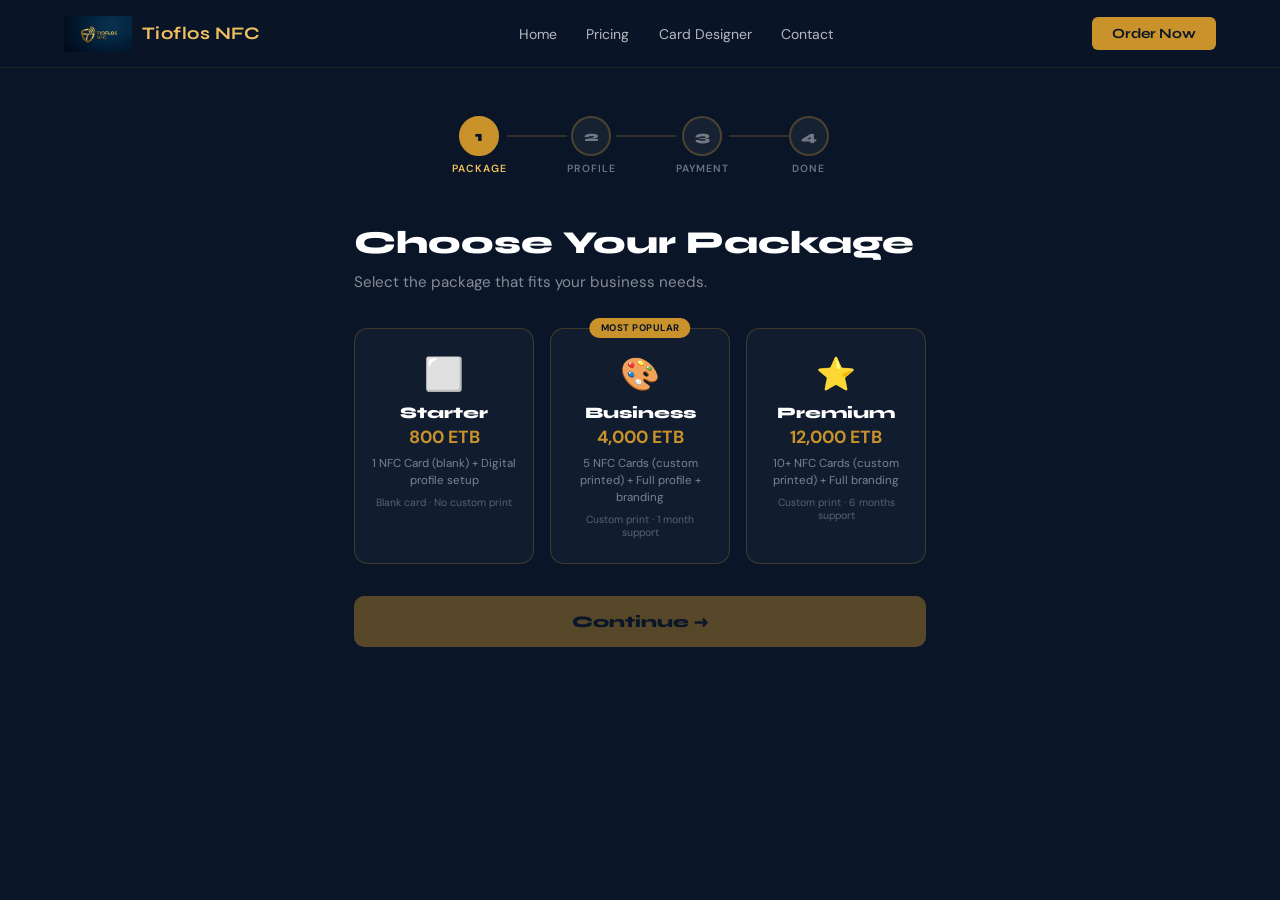
==== index.html @ 1a217533 "Add files via upload new multi-page structure" ====
﻿<!DOCTYPE html>
<html lang="en">
<head>
  <meta charset="UTF-8">
  <meta name="viewport" content="width=device-width, initial-scale=1.0">
  <title>Order — Tioflos NFC</title>
  <link href="https://fonts.googleapis.com/css2?family=Syne:wght@400;600;700;800&family=DM+Sans:wght@300;400;500&display=swap" rel="stylesheet">
  <link rel="stylesheet" href="styles.css">
  <style>
    .order-page { background: var(--navy); min-height: 100vh; padding-top: 68px; }
    .order-container { max-width: 700px; margin: 0 auto; padding: 3rem 5%; }

    /* PROGRESS BAR */
    .progress-bar {
      display: flex; align-items: center; justify-content: center;
      margin-bottom: 3rem; gap: 0;
    }
    .progress-step {
      display: flex; flex-direction: column; align-items: center; gap: 0.4rem;
      position: relative;
    }
    .progress-circle {
      width: 40px; height: 40px; border-radius: 50%;
      display: flex; align-items: center; justify-content: center;
      font-family: 'Syne', sans-serif; font-weight: 800; font-size: 0.9rem;
      border: 2px solid rgba(201,146,42,0.3); color: rgba(255,255,255,0.4);
      background: rgba(255,255,255,0.05); transition: all 0.3s;
    }
    .progress-circle.active { background: var(--gold); border-color: var(--gold); color: var(--navy); }
    .progress-circle.done { background: var(--gold); border-color: var(--gold); color: var(--navy); }
    .progress-label { font-size: 0.65rem; color: rgba(255,255,255,0.4); font-weight: 600; text-transform: uppercase; letter-spacing: 1px; }
    .progress-label.active { color: var(--gold-light); }
    .progress-line { width: 60px; height: 2px; background: rgba(201,146,42,0.2); margin-bottom: 1.2rem; }
    .progress-line.done { background: var(--gold); }

    /* STEP PANELS */
    .step-panel { display: none; }
    .step-panel.active { display: block; }
    .step-title { font-size: clamp(1.5rem,4vw,2rem); font-weight: 800; color: var(--white); margin-bottom: 0.5rem; }
    .step-sub { color: rgba(255,255,255,0.5); font-size: 0.95rem; margin-bottom: 2rem; line-height: 1.7; }

    /* PACKAGE CARDS */
    .pkg-grid { display: grid; grid-template-columns: repeat(3,1fr); gap: 1rem; margin-bottom: 2rem; }
    .pkg-card {
      border: 1.5px solid rgba(201,146,42,0.25); border-radius: 14px;
      padding: 1.5rem 1rem; cursor: pointer; transition: all 0.2s;
      text-align: center; position: relative; background: rgba(255,255,255,0.03);
    }
    .pkg-card:hover { border-color: rgba(201,146,42,0.5); background: rgba(201,146,42,0.05); }
    .pkg-card.selected { border-color: var(--gold); background: rgba(201,146,42,0.1); }
    .pkg-popular {
      position: absolute; top: -11px; left: 50%; transform: translateX(-50%);
      background: var(--gold); color: var(--navy); font-size: 0.6rem;
      font-weight: 700; padding: 0.2rem 0.7rem; border-radius: 100px;
      text-transform: uppercase; letter-spacing: 0.5px; white-space: nowrap;
    }
    .pkg-icon { font-size: 2rem; margin-bottom: 0.5rem; }
    .pkg-name { font-family: 'Syne', sans-serif; font-weight: 800; font-size: 1rem; color: var(--white); margin-bottom: 0.25rem; }
    .pkg-price { font-size: 1.1rem; font-weight: 700; color: var(--gold); margin-bottom: 0.4rem; }
    .pkg-desc { font-size: 0.72rem; color: rgba(255,255,255,0.45); line-height: 1.5; }
    .pkg-tag { font-size: 0.65rem; color: rgba(255,255,255,0.3); margin-top: 0.4rem; }

    /* FORM SECTION HEADERS */
    .form-sec {
      font-family: 'Syne', sans-serif; font-weight: 700; font-size: 0.72rem;
      color: var(--gold-light); text-transform: uppercase; letter-spacing: 2px;
      margin: 2rem 0 1rem; padding-bottom: 0.5rem;
      border-bottom: 1px solid rgba(201,146,42,0.2);
    }

    /* DARK INPUTS */
    .o-label { display: block; font-size: 0.8rem; font-weight: 600; color: rgba(255,255,255,0.75); margin-bottom: 0.4rem; }
    .o-input {
      width: 100%; padding: 0.75rem 1rem;
      border: 1.5px solid rgba(201,146,42,0.25); border-radius: 8px;
      font-family: 'DM Sans', sans-serif; font-size: 0.9rem;
      background: rgba(255,255,255,0.06); color: var(--white);
      outline: none; transition: border-color 0.2s; margin-bottom: 1.25rem;
    }
    .o-input::placeholder { color: rgba(255,255,255,0.25); }
    .o-input:focus { border-color: var(--gold); box-shadow: 0 0 0 3px rgba(201,146,42,0.15); }
    .o-input option { background: var(--navy); }
    .o-row { display: grid; grid-template-columns: 1fr 1fr; gap: 1rem; }

    /* PHONE ROWS */
    .phone-row { display: flex; gap: 0.5rem; align-items: center; margin-bottom: 1.25rem; }
    .phone-row .o-input { margin-bottom: 0; flex: 1; }
    .remove-btn {
      background: rgba(239,68,68,0.15); border: 1px solid rgba(239,68,68,0.3);
      border-radius: 8px; color: #EF4444; font-size: 0.8rem; padding: 0.5rem 0.75rem;
      cursor: pointer; font-weight: 700; white-space: nowrap; flex-shrink: 0;
    }
    .add-phone-btn {
      background: none; border: 1px dashed rgba(201,146,42,0.4);
      border-radius: 8px; color: var(--gold-light); font-size: 0.78rem;
      font-weight: 700; padding: 0.4rem 0.85rem; cursor: pointer;
      font-family: 'Syne', sans-serif; margin-bottom: 1.25rem;
      transition: border-color 0.2s;
    }
    .add-phone-btn:hover { border-color: var(--gold); }

    /* PHOTO UPLOADS */
    .photo-uploads { display: grid; grid-template-columns: 1fr 1fr 1fr; gap: 1rem; margin-bottom: 1.25rem; }
    .photo-upload {
      border: 2px dashed rgba(201,146,42,0.3); border-radius: 12px;
      padding: 1rem 0.5rem; text-align: center; cursor: pointer;
      transition: all 0.2s; background: rgba(255,255,255,0.03); position: relative;
    }
    .photo-upload:hover { border-color: var(--gold); background: rgba(201,146,42,0.05); }
    .photo-upload input { position: absolute; inset: 0; opacity: 0; cursor: pointer; width: 100%; height: 100%; }
    .photo-upload .pu-icon { font-size: 1.5rem; margin-bottom: 0.3rem; }
    .photo-upload .pu-label { font-size: 0.68rem; font-weight: 600; color: rgba(255,255,255,0.6); }
    .photo-upload .pu-sub { font-size: 0.6rem; color: rgba(255,255,255,0.3); margin-top: 0.2rem; }
    .photo-preview { width: 100%; height: 60px; object-fit: cover; border-radius: 8px; display: none; margin-top: 0.5rem; }
    .photo-preview.circle { border-radius: 50%; width: 50px; height: 50px; margin: 0.5rem auto 0; }

    /* PLATFORM INPUTS */
    .platform-grid { display: grid; grid-template-columns: 1fr 1fr; gap: 0.6rem; margin-bottom: 1rem; }
    .platform-row {
      display: flex; align-items: center; gap: 0.6rem;
      background: rgba(255,255,255,0.06); border: 1.5px solid rgba(201,146,42,0.2);
      border-radius: 8px; padding: 0.55rem 0.75rem; transition: border-color 0.2s;
    }
    .platform-row:focus-within { border-color: var(--gold); }
    .platform-row .p-icon { font-size: 1.1rem; flex-shrink: 0; }
    .platform-row input {
      border: none; background: none; padding: 0; margin: 0;
      font-size: 0.82rem; color: var(--white); width: 100%; outline: none;
    }
    .platform-row input::placeholder { color: rgba(255,255,255,0.25); }
    .plat-group-label { font-size: 0.68rem; color: rgba(255,255,255,0.4); text-transform: uppercase; letter-spacing: 1px; margin-bottom: 0.5rem; }

    /* PAYMENT CARDS */
    .pay-grid { display: grid; grid-template-columns: 1fr 1fr; gap: 1rem; margin-bottom: 1rem; }
    .pay-card {
      border: 1.5px solid rgba(201,146,42,0.25); border-radius: 14px;
      padding: 1.5rem; cursor: pointer; transition: all 0.2s;
      text-align: center; background: rgba(255,255,255,0.03);
    }
    .pay-card:hover { border-color: rgba(201,146,42,0.5); }
    .pay-card.selected { border-color: var(--gold); background: rgba(201,146,42,0.1); }
    .pay-card .pay-icon { font-size: 2rem; margin-bottom: 0.5rem; }
    .pay-card .pay-name { font-family: 'Syne', sans-serif; font-weight: 800; font-size: 1rem; color: var(--white); margin-bottom: 0.25rem; }
    .pay-card .pay-num { font-size: 0.82rem; color: var(--gold); font-weight: 600; }

    /* PAYMENT DETAILS BOX */
    .pay-details {
      display: none; background: rgba(201,146,42,0.08);
      border: 1px solid rgba(201,146,42,0.3); border-radius: 12px;
      padding: 1.25rem; margin-bottom: 1.25rem;
    }
    .pay-details.show { display: block; }
    .pay-details h4 { font-size: 0.9rem; font-weight: 700; color: var(--gold-light); margin-bottom: 0.75rem; }
    .pay-details p { font-size: 0.875rem; color: rgba(255,255,255,0.7); line-height: 1.75; }
    .pay-details .acct { font-size: 1.1rem; font-weight: 700; color: var(--white); letter-spacing: 1px; }

    /* SCREENSHOT UPLOAD */
    .screenshot-upload {
      border: 2px dashed rgba(201,146,42,0.35); border-radius: 12px;
      padding: 2rem; text-align: center; cursor: pointer;
      transition: all 0.2s; margin-bottom: 1.25rem; position: relative;
    }
    .screenshot-upload:hover { border-color: var(--gold); background: rgba(201,146,42,0.05); }
    .screenshot-upload input { position: absolute; inset: 0; opacity: 0; cursor: pointer; width: 100%; height: 100%; }
    .screenshot-upload .su-icon { font-size: 2rem; margin-bottom: 0.5rem; }
    .screenshot-upload .su-text { font-size: 0.875rem; color: rgba(255,255,255,0.6); }
    .screenshot-upload .su-text strong { color: var(--gold-light); }
    #screenshot-preview { max-width: 200px; border-radius: 8px; border: 1px solid rgba(201,146,42,0.3); display: none; margin: 1rem auto 0; }

    /* PRICE SUMMARY */
    .price-summary {
      background: rgba(201,146,42,0.08); border: 1px solid rgba(201,146,42,0.25);
      border-radius: 12px; padding: 1.25rem; margin-bottom: 1.5rem;
      display: flex; justify-content: space-between; align-items: center;
    }
    .price-summary .ps-label { font-size: 0.85rem; color: rgba(255,255,255,0.6); }
    .price-summary .ps-pkg { font-family: 'Syne', sans-serif; font-weight: 800; font-size: 1rem; color: var(--white); }
    .price-summary .ps-price { font-family: 'Syne', sans-serif; font-weight: 800; font-size: 1.5rem; color: var(--gold); }

    /* BUTTONS */
    .btn-row { display: flex; gap: 1rem; margin-top: 1.5rem; }
    .btn-next {
      flex: 1; padding: 1rem; background: var(--gold); color: var(--navy);
      border: none; border-radius: 10px; font-family: 'Syne', sans-serif;
      font-weight: 800; font-size: 1rem; cursor: pointer; transition: background 0.2s;
    }
    .btn-next:hover { background: var(--gold-light); }
    .btn-next:disabled { opacity: 0.4; cursor: not-allowed; }
    .btn-back {
      padding: 1rem 1.5rem; background: transparent; color: rgba(255,255,255,0.7);
      border: 1.5px solid rgba(255,255,255,0.2); border-radius: 10px;
      font-family: 'Syne', sans-serif; font-weight: 700; font-size: 1rem;
      cursor: pointer; transition: all 0.2s;
    }
    .btn-back:hover { border-color: rgba(255,255,255,0.5); color: var(--white); }

    /* SUCCESS */
    .success-screen { text-align: center; padding: 2rem 0; }
    .success-icon { font-size: 4rem; margin-bottom: 1rem; }
    .success-screen h2 { font-size: 2rem; font-weight: 800; color: var(--gold); margin-bottom: 1rem; }
    .success-screen p { color: rgba(255,255,255,0.6); line-height: 1.8; margin-bottom: 2rem; font-size: 1rem; }
    .summary-box {
      background: rgba(255,255,255,0.05); border: 1px solid rgba(201,146,42,0.2);
      border-radius: 14px; padding: 1.5rem; margin-bottom: 2rem; text-align: left;
    }
    .summary-row { display: flex; justify-content: space-between; padding: 0.5rem 0; border-bottom: 1px solid rgba(255,255,255,0.06); font-size: 0.875rem; }
    .summary-row:last-child { border-bottom: none; }
    .summary-row .sr-label { color: rgba(255,255,255,0.45); }
    .summary-row .sr-val { color: var(--white); font-weight: 600; }

    @media (max-width: 600px) {
      .pkg-grid { grid-template-columns: 1fr; }
      .pay-grid { grid-template-columns: 1fr; }
      .photo-uploads { grid-template-columns: 1fr; }
      .platform-grid { grid-template-columns: 1fr; }
      .o-row { grid-template-columns: 1fr; }
      .progress-line { width: 30px; }
    }
  </style>
</head>
<body>

<nav>
  <a class="nav-logo" href="index.html">
    <img src="logo.png" alt="Tioflos NFC" onerror="this.style.display='none'">
    <span>Tioflos NFC</span>
  </a>
  <ul class="nav-links">
    <li><a href="index.html">Home</a></li>
    <li><a href="pricing.html">Pricing</a></li>
    <li><a href="designer.html">Card Designer</a></li>
    <li><a href="contact.html">Contact</a></li>
  </ul>
  <a class="nav-cta" href="order.html">Order Now</a>
  <button class="nav-toggle" onclick="toggleMenu()" aria-label="Menu">
    <span></span><span></span><span></span>
  </button>
</nav>

<div class="mobile-menu" id="mobile-menu">
  <ul>
    <li><a href="index.html">Home</a></li>
    <li><a href="pricing.html">Pricing</a></li>
    <li><a href="designer.html">Card Designer</a></li>
    <li><a href="contact.html">Contact</a></li>
  </ul>
  <a class="mob-cta" href="order.html">Order Now →</a>
</div>

<div class="order-page">
  <div class="order-container">

    <!-- PROGRESS BAR -->
    <div class="progress-bar">
      <div class="progress-step">
        <div class="progress-circle active" id="pc1">1</div>
        <div class="progress-label active" id="pl1">Package</div>
      </div>
      <div class="progress-line" id="line1"></div>
      <div class="progress-step">
        <div class="progress-circle" id="pc2">2</div>
        <div class="progress-label" id="pl2">Profile</div>
      </div>
      <div class="progress-line" id="line2"></div>
      <div class="progress-step">
        <div class="progress-circle" id="pc3">3</div>
        <div class="progress-label" id="pl3">Payment</div>
      </div>
      <div class="progress-line" id="line3"></div>
      <div class="progress-step">
        <div class="progress-circle" id="pc4">4</div>
        <div class="progress-label" id="pl4">Done</div>
      </div>
    </div>

    <!-- STEP 1: PACKAGE -->
    <div class="step-panel active" id="step1">
      <h1 class="step-title">Choose Your Package</h1>
      <p class="step-sub">Select the package that fits your business needs.</p>
      <div class="pkg-grid">
        <div class="pkg-card" onclick="selectPkg(this,'Starter — 800 ETB')">
          <div class="pkg-icon">⬜</div>
          <div class="pkg-name">Starter</div>
          <div class="pkg-price">800 ETB</div>
          <div class="pkg-desc">1 NFC Card (blank) + Digital profile setup</div>
          <div class="pkg-tag">Blank card · No custom print</div>
        </div>
        <div class="pkg-card" onclick="selectPkg(this,'Business — 4,000 ETB')">
          <div class="pkg-popular">Most Popular</div>
          <div class="pkg-icon">🎨</div>
          <div class="pkg-name">Business</div>
          <div class="pkg-price">4,000 ETB</div>
          <div class="pkg-desc">5 NFC Cards (custom printed) + Full profile + branding</div>
          <div class="pkg-tag">Custom print · 1 month support</div>
        </div>
        <div class="pkg-card" onclick="selectPkg(this,'Premium — 12,000 ETB')">
          <div class="pkg-icon">⭐</div>
          <div class="pkg-name">Premium</div>
          <div class="pkg-price">12,000 ETB</div>
          <div class="pkg-desc">10+ NFC Cards (custom printed) + Full branding</div>
          <div class="pkg-tag">Custom print · 6 months support</div>
        </div>
      </div>
      <div class="btn-row">
        <button class="btn-next" id="btn-next1" onclick="goStep(2)" disabled>Continue →</button>
      </div>
    </div>

    <!-- STEP 2: PROFILE -->
    <div class="step-panel" id="step2">
      <h1 class="step-title">Build Your Profile</h1>
      <p class="step-sub">This is what your customers will see when they tap your NFC card.</p>

      <div class="form-sec">🏢 Business Information</div>
      <div class="o-row">
        <div>
          <label class="o-label">Business / Your Name *</label>
          <input class="o-input" type="text" id="o-biz" placeholder="e.g. Lante Hotel" required>
        </div>
        <div>
          <label class="o-label">Business Type *</label>
          <select class="o-input" id="o-type">
            <option value="">Select type...</option>
            <option>Hotel / Resort</option>
            <option>Restaurant / Cafe</option>
            <option>Shop / Supermarket</option>
            <option>Clinic / Pharmacy</option>
            <option>Salon / Spa</option>
            <option>School / College</option>
            <option>Freelancer</option>
            <option>Other</option>
          </select>
        </div>
      </div>
      <div class="o-row">
        <div>
          <label class="o-label">Tagline / Short Description</label>
          <input class="o-input" type="text" id="o-tagline" placeholder="e.g. Best views in Arba Minch">
        </div>
        <div>
          <label class="o-label">Opening Hours</label>
          <input class="o-input" type="text" id="o-hours" placeholder="e.g. Mon–Sat 8am–9pm">
        </div>
      </div>
      <label class="o-label">Phone Number *</label>
      <input class="o-input" type="tel" id="o-phone" placeholder="+251...">
      <div id="extra-phones"></div>
      <button type="button" class="add-phone-btn" onclick="addPhone()">+ Add Another Phone</button>

      <div class="form-sec">📸 Photos</div>
      <div class="photo-uploads">
        <div class="photo-upload" onclick="document.getElementById('up-cover').click()">
          <input type="file" id="up-cover" accept="image/*" onchange="previewPhoto(this,'prev-cover',false)">
          <div class="pu-icon">🖼️</div>
          <div class="pu-label">Cover Photo</div>
          <div class="pu-sub">Banner image</div>
          <img class="photo-preview" id="prev-cover">
        </div>
        <div class="photo-upload" onclick="document.getElementById('up-avatar').click()">
          <input type="file" id="up-avatar" accept="image/*" onchange="previewPhoto(this,'prev-avatar',true)">
          <div class="pu-icon">👤</div>
          <div class="pu-label">Profile Photo</div>
          <div class="pu-sub">Circular avatar</div>
          <img class="photo-preview circle" id="prev-avatar">
        </div>
        <div class="photo-upload" onclick="document.getElementById('up-logo').click()">
          <input type="file" id="up-logo" accept="image/*" onchange="previewPhoto(this,'prev-logo',false)">
          <div class="pu-icon">🏢</div>
          <div class="pu-label">Logo</div>
          <div class="pu-sub">Company logo</div>
          <img class="photo-preview" id="prev-logo">
        </div>
      </div>

      <div class="form-sec">🔗 Your Links & Platforms</div>
      <div class="plat-group-label">💬 Messaging</div>
      <div class="platform-grid">
        <div class="platform-row"><span class="p-icon">💬</span><input type="text" id="o-whatsapp" placeholder="WhatsApp (+251...)"></div>
        <div class="platform-row"><span class="p-icon">✈️</span><input type="text" id="o-telegram" placeholder="Telegram (@username)"></div>
      </div>
      <div class="plat-group-label">📱 Social Media</div>
      <div class="platform-grid">
        <div class="platform-row"><span class="p-icon">📘</span><input type="text" id="o-facebook" placeholder="Facebook URL"></div>
        <div class="platform-row"><span class="p-icon">📸</span><input type="text" id="o-instagram" placeholder="Instagram (@username)"></div>
        <div class="platform-row"><span class="p-icon">🎵</span><input type="text" id="o-tiktok" placeholder="TikTok (@username)"></div>
        <div class="platform-row"><span class="p-icon">▶️</span><input type="text" id="o-youtube" placeholder="YouTube URL"></div>
        <div class="platform-row"><span class="p-icon">🐦</span><input type="text" id="o-twitter" placeholder="Twitter/X (@username)"></div>
        <div class="platform-row"><span class="p-icon">👻</span><input type="text" id="o-snapchat" placeholder="Snapchat (@username)"></div>
        <div class="platform-row"><span class="p-icon">💼</span><input type="text" id="o-linkedin" placeholder="LinkedIn URL"></div>
      </div>
      <div class="plat-group-label">🌐 Business & Discovery</div>
      <div class="platform-grid">
        <div class="platform-row"><span class="p-icon">📍</span><input type="text" id="o-maps" placeholder="Google Maps link"></div>
        <div class="platform-row"><span class="p-icon">🌐</span><input type="text" id="o-website" placeholder="Website URL"></div>
        <div class="platform-row"><span class="p-icon">⭐</span><input type="text" id="o-tripadvisor" placeholder="TripAdvisor link"></div>
      </div>

      <div class="form-sec">📝 Additional Notes</div>
      <textarea class="o-input" id="o-notes" rows="3" placeholder="Special requests, logo colors, menu items..."></textarea>

      <div class="btn-row">
        <button class="btn-back" onclick="goStep(1)">← Back</button>
        <button class="btn-next" onclick="goStep(3)">Continue →</button>
      </div>
    </div>

    <!-- STEP 3: PAYMENT -->
    <div class="step-panel" id="step3">
      <h1 class="step-title">Complete Payment</h1>
      <p class="step-sub">Pay for your order to confirm it. Upload your payment screenshot as proof.</p>

      <div class="price-summary">
        <div>
          <div class="ps-label">Selected Package</div>
          <div class="ps-pkg" id="ps-pkg-name">—</div>
        </div>
        <div class="ps-price" id="ps-pkg-price">—</div>
      </div>

      <label class="o-label">Choose Payment Method *</label>
      <div class="pay-grid">
        <div class="pay-card" onclick="selectPay(this,'Telebirr')">
          <div class="pay-icon">📱</div>
          <div class="pay-name">Telebirr</div>
          <div class="pay-num">+251 906 368 383</div>
        </div>
        <div class="pay-card" onclick="selectPay(this,'CBE Birr')">
          <div class="pay-icon">🏦</div>
          <div class="pay-name">CBE Birr</div>
          <div class="pay-num">1000365753931</div>
        </div>
      </div>

      <div class="pay-details" id="pay-details-telebirr">
        <h4>📱 Pay via Telebirr</h4>
        <p>Send payment to:<br>
        <span class="acct">+251 906 368 383</span><br>
        Account name: <strong>Tioflos NFC</strong><br><br>
        After paying, take a screenshot and upload it below.</p>
      </div>
      <div class="pay-details" id="pay-details-cbe">
        <h4>🏦 Pay via CBE Birr</h4>
        <p>Send payment to:<br>
        <span class="acct">1000365753931</span><br>
        Account name: <strong>Tioflos NFC</strong><br><br>
        After paying, take a screenshot and upload it below.</p>
      </div>

      <label class="o-label" style="margin-top:1rem;">Payment Screenshot *</label>
      <div class="screenshot-upload">
        <input type="file" id="up-screenshot" accept="image/*" onchange="previewScreenshot(this)">
        <div class="su-icon">📷</div>
        <div class="su-text"><strong>Click to upload</strong> your payment screenshot<br>JPG, PNG supported</div>
        <img id="screenshot-preview">
      </div>

      <div class="btn-row">
        <button class="btn-back" onclick="goStep(2)">← Back</button>
        <button class="btn-next" onclick="submitOrder()">✓ Submit Order</button>
      </div>
    </div>

    <!-- STEP 4: SUCCESS -->
    <div class="step-panel" id="step4">
      <div class="success-screen">
        <div class="success-icon">🎉</div>
        <h2>Order Submitted!</h2>
        <p>Your order has been received. We'll review your payment and contact you within 1–2 hours to confirm delivery.</p>
        <div class="summary-box" id="summary-box"></div>
        <a href="index.html" class="btn-next" style="display:block;text-decoration:none;text-align:center;">← Back to Home</a>
      </div>
    </div>

  </div>
</div>

<script>
function toggleMenu() {
  document.getElementById('mobile-menu').classList.toggle('open');
}

// State
let selectedPkg = '';
let selectedPay = '';
let phoneCount = 1;
let photoData = { cover:'', avatar:'', logo:'', screenshot:'' };

// STEP NAVIGATION
function goStep(n) {
  if (n === 2) {
    if (!selectedPkg) { alert('Please select a package first.'); return; }
  }
  if (n === 3) {
    const biz = document.getElementById('o-biz').value.trim();
    const type = document.getElementById('o-type').value;
    const phone = document.getElementById('o-phone').value.trim();
    if (!biz || !type || !phone) { alert('Please fill in Business Name, Type, and Phone Number.'); return; }
    // Update price summary
    const prices = { 'Starter — 800 ETB':'800 ETB', 'Business — 4,000 ETB':'4,000 ETB', 'Premium — 12,000 ETB':'12,000 ETB' };
    document.getElementById('ps-pkg-name').textContent = selectedPkg.split(' —')[0];
    document.getElementById('ps-pkg-price').textContent = prices[selectedPkg] || '';
  }
  // Hide all steps
  document.querySelectorAll('.step-panel').forEach(p => p.classList.remove('active'));
  document.getElementById('step' + n).classList.add('active');
  updateProgress(n);
  window.scrollTo({ top: 0, behavior: 'smooth' });
}

function updateProgress(current) {
  for (let i = 1; i <= 4; i++) {
    const circle = document.getElementById('pc' + i);
    const label = document.getElementById('pl' + i);
    const line = document.getElementById('line' + i);
    circle.classList.remove('active','done');
    label.classList.remove('active');
    if (i < current) { circle.classList.add('done'); circle.innerHTML = '✓'; }
    else if (i === current) { circle.classList.add('active'); circle.innerHTML = i; label.classList.add('active'); }
    else { circle.innerHTML = i; }
    if (line && i < current) line.classList.add('done');
    else if (line) line.classList.remove('done');
  }
}

// PACKAGE SELECTION
function selectPkg(el, val) {
  document.querySelectorAll('.pkg-card').forEach(c => c.classList.remove('selected'));
  el.classList.add('selected');
  selectedPkg = val;
  document.getElementById('btn-next1').disabled = false;
}

// PAYMENT SELECTION
function selectPay(el, method) {
  document.querySelectorAll('.pay-card').forEach(c => c.classList.remove('selected'));
  el.classList.add('selected');
  selectedPay = method;
  document.getElementById('pay-details-telebirr').classList.remove('show');
  document.getElementById('pay-details-cbe').classList.remove('show');
  if (method === 'Telebirr') document.getElementById('pay-details-telebirr').classList.add('show');
  if (method === 'CBE Birr') document.getElementById('pay-details-cbe').classList.add('show');
}

// PHONE
function addPhone() {
  if (phoneCount >= 3) { alert('Maximum 3 phone numbers.'); return; }
  phoneCount++;
  const div = document.createElement('div');
  div.className = 'phone-row';
  div.innerHTML = `
    <input class="o-input" type="tel" class="extra-phone" placeholder="+251... (Phone ${phoneCount})">
    <button type="button" class="remove-btn" onclick="this.parentElement.remove();phoneCount--;">✕</button>
  `;
  document.getElementById('extra-phones').appendChild(div);
}

// PHOTO PREVIEW
function previewPhoto(input, previewId, isCircle) {
  if (input.files && input.files[0]) {
    const reader = new FileReader();
    reader.onload = e => {
      const img = document.getElementById(previewId);
      img.src = e.target.result;
      img.style.display = isCircle ? 'block' : 'block';
      // Store base64
      const key = input.id === 'up-cover' ? 'cover' : input.id === 'up-avatar' ? 'avatar' : 'logo';
      photoData[key] = e.target.result;
    };
    reader.readAsDataURL(input.files[0]);
  }
}

function previewScreenshot(input) {
  if (input.files && input.files[0]) {
    const reader = new FileReader();
    reader.onload = e => {
      const img = document.getElementById('screenshot-preview');
      img.src = e.target.result;
      img.style.display = 'block';
      photoData.screenshot = e.target.result;
    };
    reader.readAsDataURL(input.files[0]);
  }
}

// SUBMIT
function submitOrder() {
  if (!selectedPay) { alert('Please select a payment method.'); return; }
  if (!photoData.screenshot) { alert('Please upload your payment screenshot.'); return; }

  const biz        = document.getElementById('o-biz').value.trim();
  const type       = document.getElementById('o-type').value;
  const tagline    = document.getElementById('o-tagline').value.trim();
  const hours      = document.getElementById('o-hours').value.trim();
  const phone      = document.getElementById('o-phone').value.trim();
  const notes      = document.getElementById('o-notes').value.trim();
  const extraPhoneInputs = document.querySelectorAll('#extra-phones input');
  const phone2     = extraPhoneInputs[0]?.value.trim() || '';
  const phone3     = extraPhoneInputs[1]?.value.trim() || '';

  const order = {
    id: 'ORD-' + Date.now(),
    date: new Date().toLocaleString(),
    biz, type, pkg: selectedPkg, pay: selectedPay,
    phone, phone2, phone3, tagline, hours, notes,
    address: '',
    platforms: {
      whatsapp:    document.getElementById('o-whatsapp').value.trim(),
      telegram:    document.getElementById('o-telegram').value.trim(),
      facebook:    document.getElementById('o-facebook').value.trim(),
      instagram:   document.getElementById('o-instagram').value.trim(),
      tiktok:      document.getElementById('o-tiktok').value.trim(),
      youtube:     document.getElementById('o-youtube').value.trim(),
      twitter:     document.getElementById('o-twitter').value.trim(),
      snapchat:    document.getElementById('o-snapchat').value.trim(),
      linkedin:    document.getElementById('o-linkedin').value.trim(),
      maps:        document.getElementById('o-maps').value.trim(),
      website:     document.getElementById('o-website').value.trim(),
      tripadvisor: document.getElementById('o-tripadvisor').value.trim(),
    },
    coverPhoto:      photoData.cover,
    avatarPhoto:     photoData.avatar,
    logoPhoto:       photoData.logo,
    screenshotPhoto: photoData.screenshot,
    status: 'Pending',
    paid: false,
    profileLink: ''
  };

  // Save to localStorage
  const orders = JSON.parse(localStorage.getItem('tioflos_orders') || '[]');
  orders.unshift(order);
  localStorage.setItem('tioflos_orders', JSON.stringify(orders));

  // Show summary
  document.getElementById('summary-box').innerHTML = `
    <div class="summary-row"><span class="sr-label">Package</span><span class="sr-val">${selectedPkg}</span></div>
    <div class="summary-row"><span class="sr-label">Business</span><span class="sr-val">${biz}</span></div>
    <div class="summary-row"><span class="sr-label">Payment</span><span class="sr-val">${selectedPay}</span></div>
    <div class="summary-row"><span class="sr-label">Order ID</span><span class="sr-val">${order.id}</span></div>
  `;

  goStep(4);
}

// Pre-select package from URL
const urlParams = new URLSearchParams(window.location.search);
const pkgParam = urlParams.get('pkg');
if (pkgParam) {
  const map = { starter:'Starter — 800 ETB', business:'Business — 4,000 ETB', premium:'Premium — 12,000 ETB' };
  const val = map[pkgParam];
  if (val) {
    document.querySelectorAll('.pkg-card').forEach(card => {
      if (card.querySelector('.pkg-name').textContent.toLowerCase() === pkgParam) {
        selectPkg(card, val);
      }
    });
  }
}
</script>
</body>
</html>
---- styles.css ----
/* ============================================
   TIOFLOS NFC — Shared Stylesheet
   ============================================ */

:root {
  --navy: #0A1628;
  --navy-mid: #1A2744;
  --gold: #C9922A;
  --gold-light: #F0C060;
  --gold-pale: #FDF3DC;
  --white: #FFFFFF;
  --off-white: #F9F7F3;
  --mid: #6B7280;
  --border: rgba(201,146,42,0.2);
  --shadow: 0 4px 24px rgba(10,22,40,0.08);
  --radius: 14px;
}

* { margin: 0; padding: 0; box-sizing: border-box; }
html { scroll-behavior: smooth; }
body {
  font-family: 'DM Sans', sans-serif;
  background: var(--white);
  color: var(--navy);
  overflow-x: hidden;
}
h1,h2,h3,h4 { font-family: 'Syne', sans-serif; }
a { text-decoration: none; }
img { max-width: 100%; }

/* ── NAV ── */
nav {
  position: fixed; top: 0; left: 0; right: 0; z-index: 200;
  background: rgba(10,22,40,0.97);
  backdrop-filter: blur(16px);
  -webkit-backdrop-filter: blur(16px);
  padding: 0 5%;
  display: flex; align-items: center; justify-content: space-between;
  height: 68px;
  border-bottom: 1px solid rgba(201,146,42,0.1);
}
.nav-logo { display: flex; align-items: center; gap: 10px; text-decoration: none; }
.nav-logo img { height: 36px; }
.nav-logo span {
  font-family: 'Syne', sans-serif; font-weight: 700;
  font-size: 1.1rem; color: var(--gold-light); letter-spacing: 0.5px;
}
.nav-links { display: flex; gap: 0.25rem; list-style: none; align-items: center; }
.nav-links a {
  color: rgba(255,255,255,0.7); font-size: 0.875rem;
  padding: 0.4rem 0.8rem; border-radius: 6px;
  transition: color 0.2s, background 0.2s;
}
.nav-links a:hover, .nav-links a.active { color: var(--gold-light); background: rgba(255,255,255,0.05); }
.nav-cta {
  background: var(--gold); color: var(--navy);
  padding: 0.5rem 1.25rem; border-radius: 6px;
  font-family: 'Syne', sans-serif; font-weight: 700; font-size: 0.875rem;
  transition: background 0.2s, transform 0.2s;
}
.nav-cta:hover { background: var(--gold-light); transform: translateY(-1px); }
.nav-toggle {
  display: none; flex-direction: column; gap: 5px;
  cursor: pointer; background: none; border: none; padding: 4px;
}
.nav-toggle span {
  display: block; width: 22px; height: 2px;
  background: rgba(255,255,255,0.8); border-radius: 2px; transition: all 0.3s;
}
.mobile-menu {
  display: none; position: fixed; top: 68px; left: 0; right: 0;
  background: rgba(10,22,40,0.98); backdrop-filter: blur(16px);
  padding: 1.5rem 5%; z-index: 199;
  border-bottom: 1px solid rgba(201,146,42,0.15);
}
.mobile-menu.open { display: block; }
.mobile-menu ul { list-style: none; display: flex; flex-direction: column; gap: 0.25rem; }
.mobile-menu a {
  display: block; color: rgba(255,255,255,0.8); padding: 0.75rem 0;
  font-size: 1rem; border-bottom: 1px solid rgba(255,255,255,0.06);
  transition: color 0.2s;
}
.mobile-menu a:hover { color: var(--gold-light); }
.mobile-menu .mob-cta {
  display: block; text-align: center; margin-top: 1rem;
  background: var(--gold); color: var(--navy);
  padding: 0.75rem; border-radius: 8px;
  font-family: 'Syne', sans-serif; font-weight: 700;
}

/* ── PAGE HEADER ── */
.page-header {
  background: var(--navy); padding: 7rem 5% 4rem;
  text-align: center; position: relative; overflow: hidden;
}
.page-header::before {
  content: ''; position: absolute; inset: 0;
  background: radial-gradient(ellipse at 50% 80%, rgba(201,146,42,0.1) 0%, transparent 65%);
}
.page-header-content { position: relative; }
.page-header .section-label { color: var(--gold-light); }
.page-header h1 {
  font-size: clamp(2rem, 5vw, 3.2rem); font-weight: 800;
  color: var(--white); margin: 0.5rem 0 1rem;
}
.page-header p {
  font-size: 1.05rem; color: rgba(255,255,255,0.6);
  max-width: 540px; margin: 0 auto; line-height: 1.8;
}

/* ── SECTION UTILITIES ── */
section { padding: 5rem 5%; }
.section-label {
  font-size: 0.72rem; letter-spacing: 2.5px; text-transform: uppercase;
  color: var(--gold); font-weight: 700; margin-bottom: 0.6rem; display: block;
}
.section-title {
  font-size: clamp(1.8rem, 4vw, 2.8rem); font-weight: 800;
  color: var(--navy); margin-bottom: 1rem; line-height: 1.15;
}
.section-sub {
  font-size: 1rem; color: var(--mid); max-width: 580px; line-height: 1.8;
}
.section-header { margin-bottom: 3.5rem; }
.section-header.centered { text-align: center; }
.section-header.centered .section-sub { margin: 0 auto; }

/* ── BUTTONS ── */
.btn-primary {
  background: var(--gold); color: var(--navy);
  padding: 0.85rem 2rem; border-radius: 8px;
  font-family: 'Syne', sans-serif; font-weight: 700; font-size: 0.95rem;
  display: inline-block; border: none; cursor: pointer;
  transition: background 0.2s, transform 0.2s;
}
.btn-primary:hover { background: var(--gold-light); transform: translateY(-2px); }
.btn-secondary {
  background: transparent; color: var(--white);
  border: 1.5px solid rgba(255,255,255,0.3);
  padding: 0.85rem 2rem; border-radius: 8px;
  font-family: 'Syne', sans-serif; font-weight: 600; font-size: 0.95rem;
  display: inline-block; transition: border-color 0.2s, color 0.2s;
}
.btn-secondary:hover { border-color: var(--gold-light); color: var(--gold-light); }
.btn-outline {
  border: 1.5px solid var(--navy); color: var(--navy);
  padding: 0.8rem 1.75rem; border-radius: 8px;
  font-family: 'Syne', sans-serif; font-weight: 700; font-size: 0.9rem;
  display: inline-block; transition: background 0.2s, color 0.2s;
}
.btn-outline:hover { background: var(--navy); color: var(--white); }

/* ── FORM ELEMENTS ── */
.form-group { margin-bottom: 1.25rem; }
.form-group label {
  display: block; font-size: 0.8rem; font-weight: 600;
  color: var(--navy); margin-bottom: 0.4rem;
}
.form-group input,
.form-group select,
.form-group textarea {
  width: 100%; padding: 0.75rem 1rem;
  border: 1.5px solid var(--border); border-radius: 8px;
  font-family: 'DM Sans', sans-serif; font-size: 0.9rem;
  background: var(--white); color: var(--navy);
  outline: none; transition: border-color 0.2s, box-shadow 0.2s;
}
.form-group input:focus,
.form-group select:focus,
.form-group textarea:focus {
  border-color: var(--gold);
  box-shadow: 0 0 0 3px rgba(201,146,42,0.1);
}
.form-row { display: grid; grid-template-columns: 1fr 1fr; gap: 1rem; }
.form-section-title {
  font-family: 'Syne', sans-serif; font-weight: 700; font-size: 0.85rem;
  color: var(--navy); margin: 1.5rem 0 0.75rem;
  padding-bottom: 0.5rem; border-bottom: 1px solid var(--border);
  display: flex; align-items: center; gap: 0.5rem;
}

/* Platform input rows */
.platform-grid {
  display: grid; grid-template-columns: 1fr 1fr; gap: 0.75rem;
  margin-bottom: 1rem;
}
.platform-input {
  display: flex; align-items: center; gap: 0.6rem;
  background: var(--white); border: 1.5px solid var(--border);
  border-radius: 8px; padding: 0.5rem 0.75rem;
  transition: border-color 0.2s;
}
.platform-input:focus-within { border-color: var(--gold); }
.platform-input .p-icon { font-size: 1.1rem; flex-shrink: 0; }
.platform-input input {
  border: none; background: none; padding: 0;
  font-size: 0.85rem; color: var(--navy); width: 100%; outline: none;
  box-shadow: none;
}
.platform-input input::placeholder { color: rgba(107,114,128,0.7); }

/* Dark form variant */
.form-dark .form-group label { color: rgba(255,255,255,0.8); }
.form-dark .form-group input,
.form-dark .form-group select,
.form-dark .form-group textarea {
  background: rgba(255,255,255,0.06);
  border-color: rgba(201,146,42,0.25); color: var(--white);
}
.form-dark .form-group input::placeholder,
.form-dark .form-group textarea::placeholder { color: rgba(255,255,255,0.3); }
.form-dark .form-group input:focus,
.form-dark .form-group select:focus,
.form-dark .form-group textarea:focus {
  border-color: var(--gold); box-shadow: 0 0 0 3px rgba(201,146,42,0.15);
}
.form-dark .form-group select option { background: var(--navy); }
.form-dark .form-section-title { color: rgba(255,255,255,0.9); border-color: rgba(201,146,42,0.2); }
.form-dark .platform-input {
  background: rgba(255,255,255,0.06); border-color: rgba(201,146,42,0.25);
}
.form-dark .platform-input input { color: var(--white); }
.form-dark .platform-input input::placeholder { color: rgba(255,255,255,0.3); }

/* ── PHONE MOCKUP ── */
.phone-wrap {
  width: 260px; margin: 0 auto;
  background: #1A2744; border-radius: 36px; padding: 12px;
  border: 2px solid rgba(201,146,42,0.3);
  box-shadow: 0 0 60px rgba(201,146,42,0.12);
}
.phone-screen {
  background: #F8F9FA; border-radius: 28px;
  overflow: hidden; min-height: 480px;
}
.phone-header { padding: 1.25rem; text-align: center; }
.phone-logo-area {
  width: 64px; height: 64px; border-radius: 50%;
  background: var(--gold); margin: 0 auto 0.6rem;
  display: flex; align-items: center; justify-content: center;
  font-family: 'Syne', sans-serif; font-weight: 800;
  font-size: 1.3rem; color: var(--navy);
}
.phone-biz-name {
  color: var(--white); font-family: 'Syne', sans-serif;
  font-weight: 700; font-size: 0.95rem;
}
.phone-biz-type { color: var(--gold-light); font-size: 0.72rem; margin-top: 2px; }
.phone-tagline { color: rgba(255,255,255,0.55); font-size: 0.68rem; margin-top: 4px; }
.phone-links-grid {
  display: grid; grid-template-columns: repeat(4, 1fr);
  gap: 6px; padding: 0.75rem;
}
.phone-link-btn {
  background: var(--white); border-radius: 10px;
  padding: 0.55rem 0.3rem; text-align: center;
  border: 1px solid #E5E7EB;
}
.phone-link-icon { font-size: 1.1rem; display: block; }
.phone-link-label { font-size: 0.48rem; color: #6B7280; margin-top: 2px; display: block; }
.phone-section { padding: 0 0.75rem 0.75rem; }
.phone-section-title {
  font-size: 0.62rem; font-weight: 700; color: #374151;
  text-transform: uppercase; letter-spacing: 1px;
  margin-bottom: 0.5rem; padding-top: 0.5rem;
  border-top: 1px solid #F3F4F6;
}
.phone-info-row {
  display: flex; align-items: center; gap: 0.5rem;
  padding: 0.35rem 0; font-size: 0.68rem; color: #374151;
  border-bottom: 1px solid #F9FAFB;
}
.phone-info-icon { font-size: 0.85rem; }

/* ── FOOTER ── */
footer {
  background: var(--navy);
  padding: 3.5rem 5% 2rem;
  border-top: 1px solid rgba(201,146,42,0.12);
}
.footer-inner {
  display: grid; grid-template-columns: 1.6fr 1fr 1fr 1fr;
  gap: 3rem; margin-bottom: 2.5rem;
}
.footer-brand p {
  font-size: 0.875rem; color: rgba(255,255,255,0.45);
  line-height: 1.75; max-width: 240px; margin-top: 0.75rem;
}
.footer-brand .brand-name {
  font-family: 'Syne', sans-serif; font-weight: 700;
  font-size: 1.1rem; color: var(--gold-light);
}
.footer-col h4 {
  font-family: 'Syne', sans-serif; font-size: 0.75rem; font-weight: 700;
  color: var(--gold-light); text-transform: uppercase;
  letter-spacing: 1.5px; margin-bottom: 1rem;
}
.footer-col ul { list-style: none; display: flex; flex-direction: column; gap: 0.5rem; }
.footer-col a {
  color: rgba(255,255,255,0.5); font-size: 0.875rem; transition: color 0.2s;
}
.footer-col a:hover { color: var(--gold-light); }
.footer-bottom {
  border-top: 1px solid rgba(255,255,255,0.07);
  padding-top: 1.5rem;
  display: flex; justify-content: space-between; align-items: center;
  flex-wrap: wrap; gap: 0.75rem;
}
.footer-bottom p { font-size: 0.8rem; color: rgba(255,255,255,0.3); }
.footer-social { display: flex; gap: 0.5rem; }
.footer-social a {
  width: 34px; height: 34px; border-radius: 8px;
  background: rgba(255,255,255,0.06); border: 1px solid rgba(255,255,255,0.1);
  display: flex; align-items: center; justify-content: center;
  font-size: 0.9rem; transition: background 0.2s;
}
.footer-social a:hover { background: rgba(201,146,42,0.2); }

/* ── RESPONSIVE ── */
@media (max-width: 900px) {
  .footer-inner { grid-template-columns: 1fr 1fr; }
}
@media (max-width: 768px) {
  .nav-links, .nav-cta { display: none; }
  .nav-toggle { display: flex; }
  .form-row, .platform-grid { grid-template-columns: 1fr; }
  .footer-inner { grid-template-columns: 1fr; gap: 2rem; }
  .footer-bottom { flex-direction: column; text-align: center; }
}
@media (max-width: 480px) {
  section { padding: 3.5rem 5%; }
  .page-header { padding: 6rem 5% 3rem; }
}
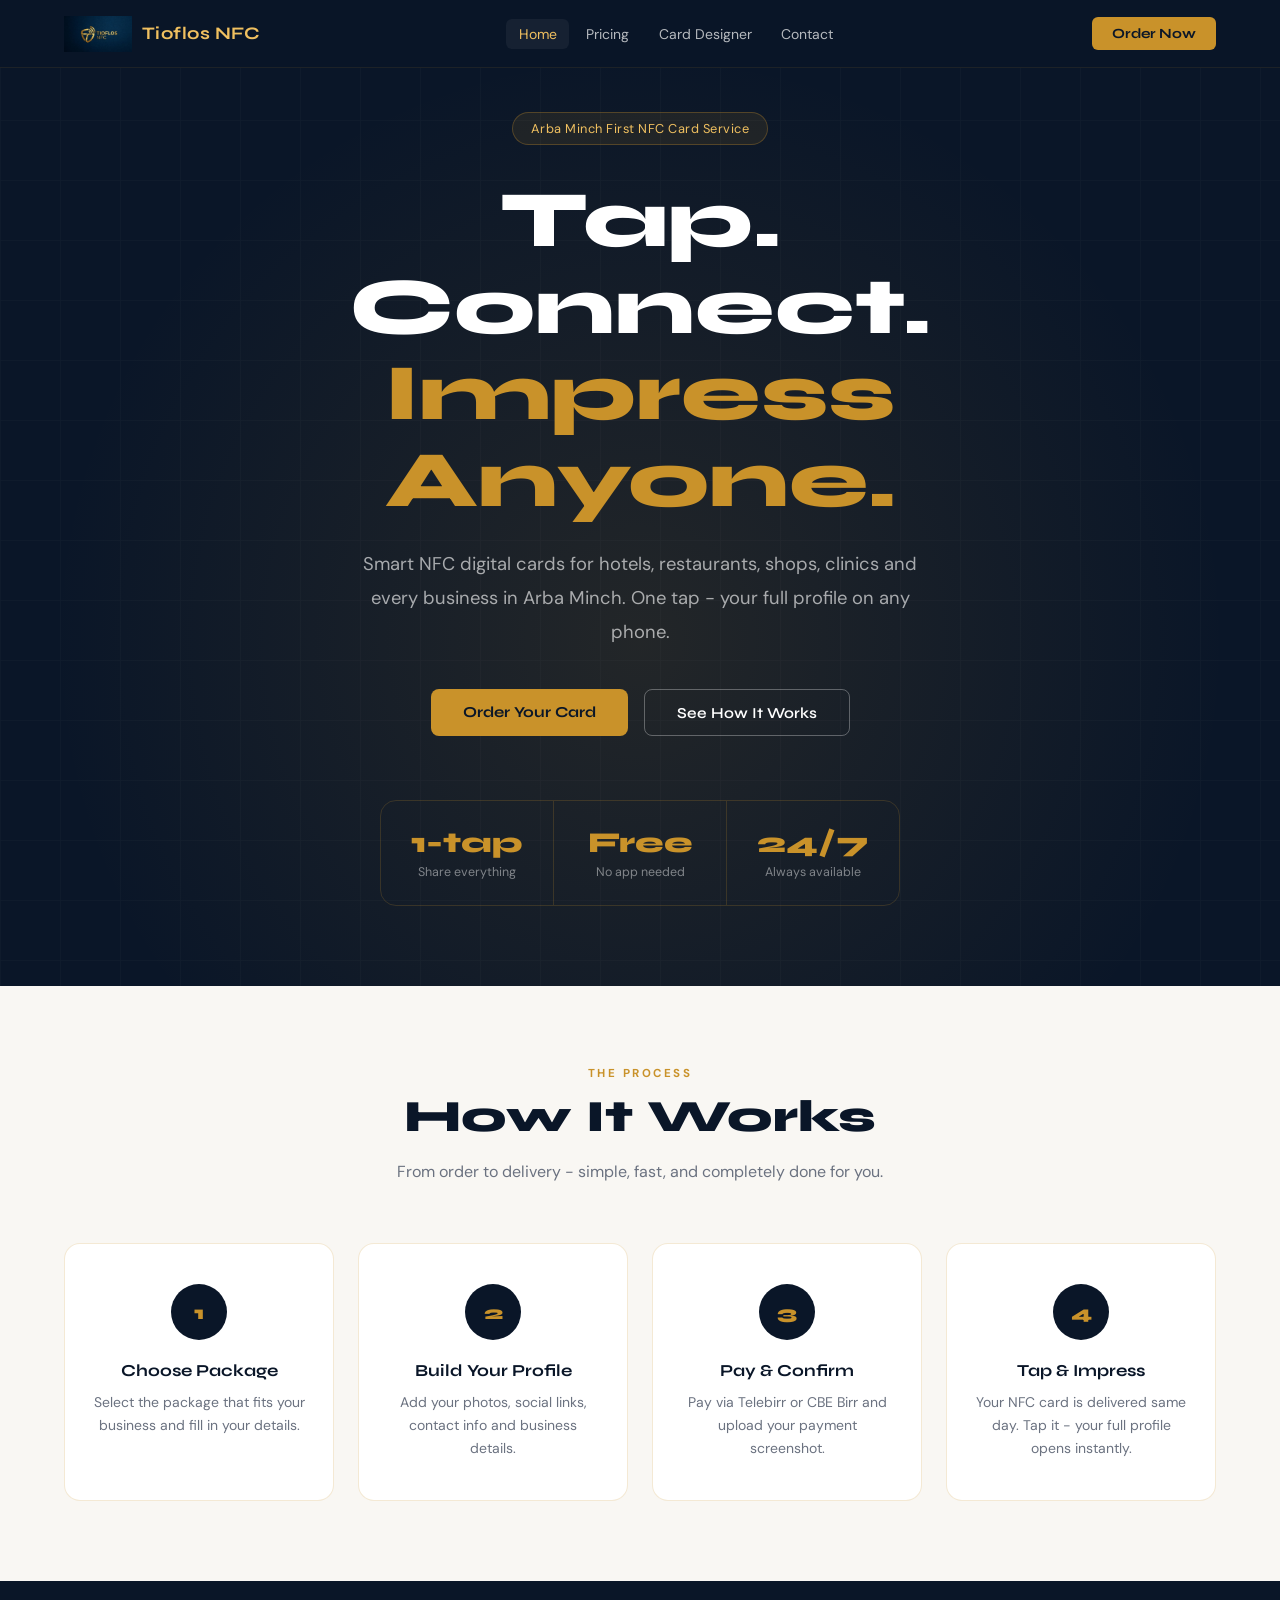
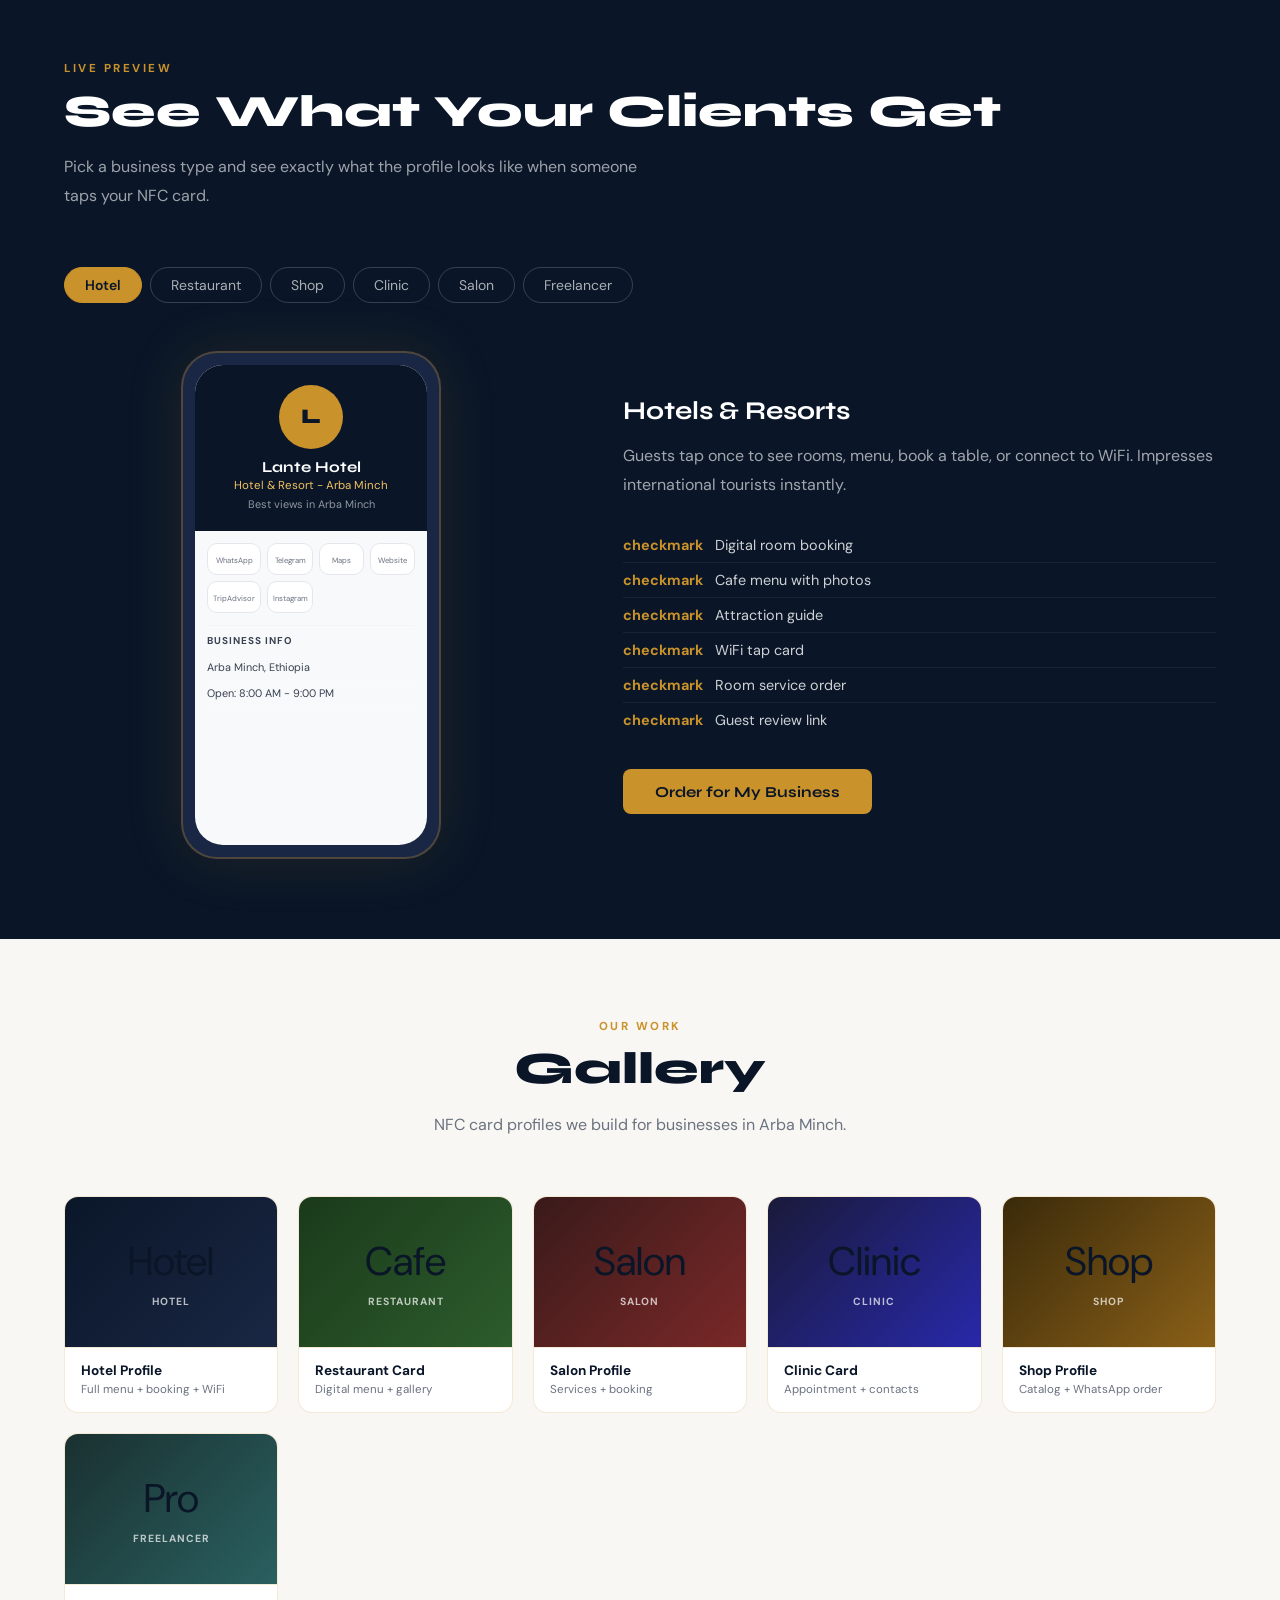
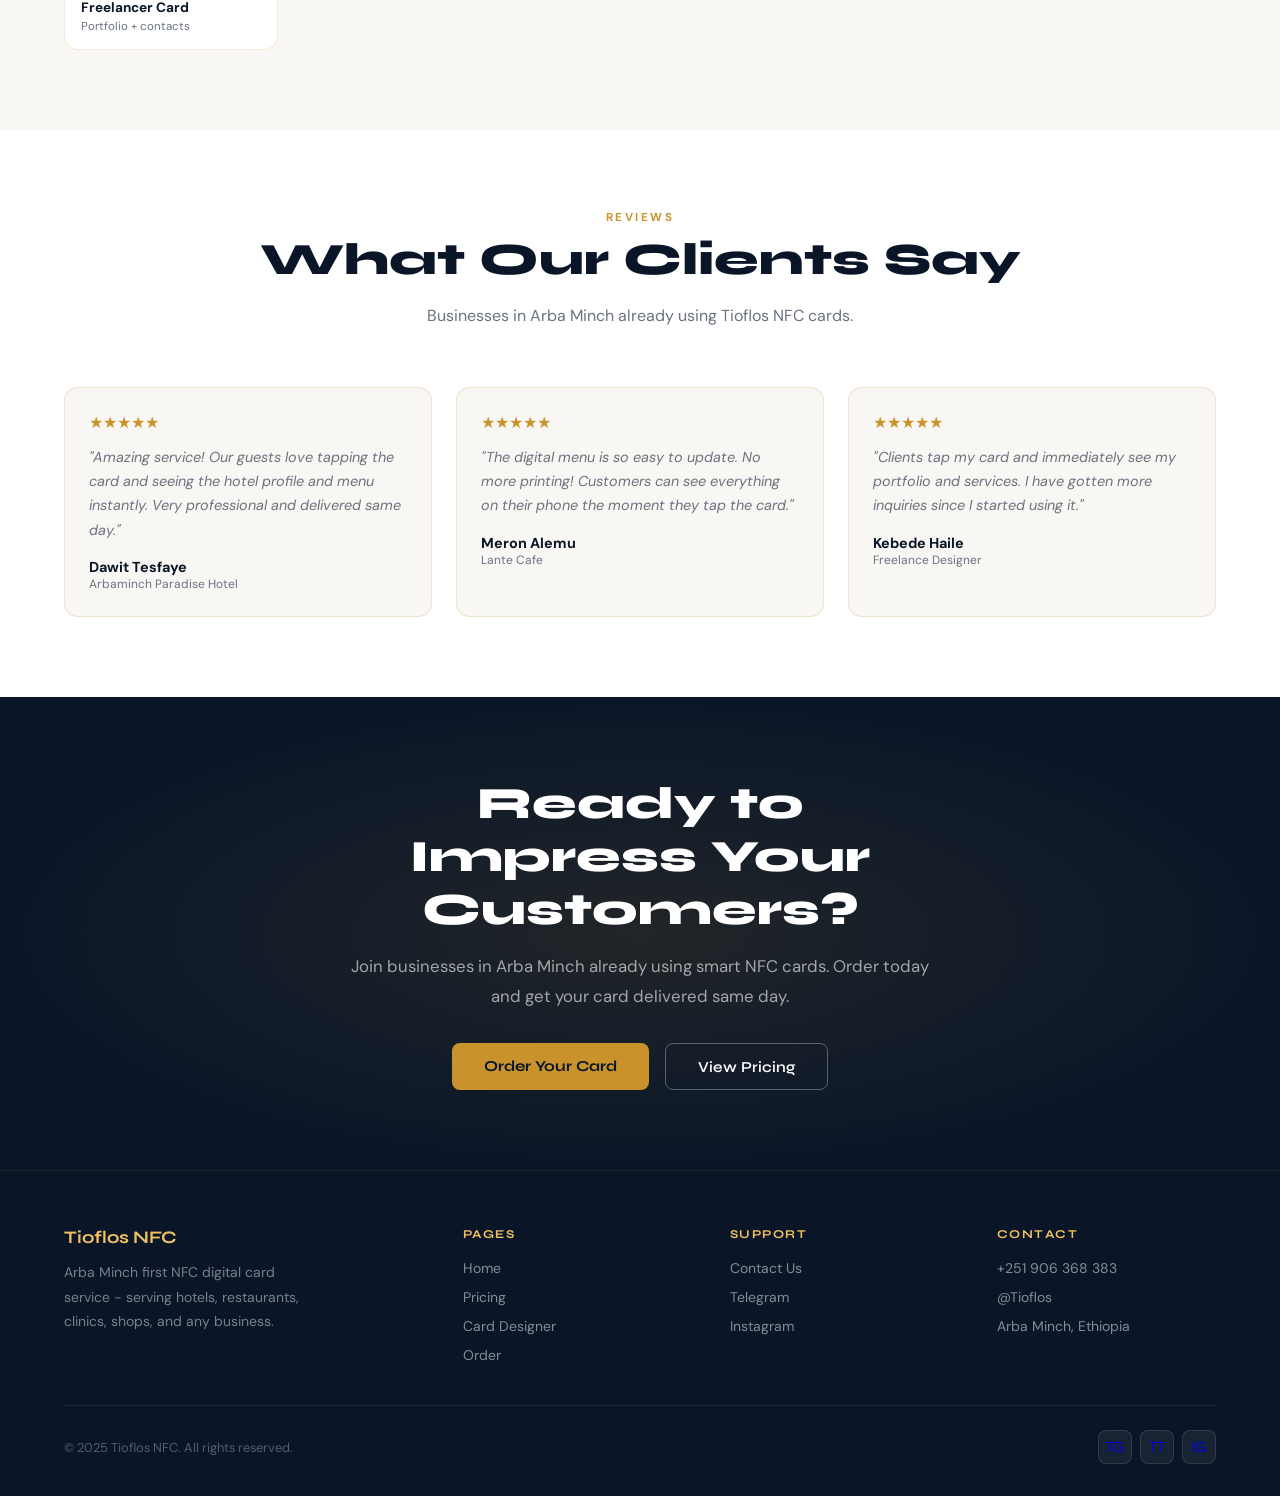
==== commit 3f9d7622: "Add files via upload "New multi-page site with admin dashboard"" ====
--- a/index.html
+++ b/index.html
@@ -1,662 +1,294 @@
-﻿<!DOCTYPE html>
-<html lang="en">
-<head>
-  <meta charset="UTF-8">
-  <meta name="viewport" content="width=device-width, initial-scale=1.0">
-  <title>Order — Tioflos NFC</title>
-  <link href="https://fonts.googleapis.com/css2?family=Syne:wght@400;600;700;800&family=DM+Sans:wght@300;400;500&display=swap" rel="stylesheet">
-  <link rel="stylesheet" href="styles.css">
-  <style>
-    .order-page { background: var(--navy); min-height: 100vh; padding-top: 68px; }
-    .order-container { max-width: 700px; margin: 0 auto; padding: 3rem 5%; }
-
-    /* PROGRESS BAR */
-    .progress-bar {
-      display: flex; align-items: center; justify-content: center;
-      margin-bottom: 3rem; gap: 0;
-    }
-    .progress-step {
-      display: flex; flex-direction: column; align-items: center; gap: 0.4rem;
-      position: relative;
-    }
-    .progress-circle {
-      width: 40px; height: 40px; border-radius: 50%;
-      display: flex; align-items: center; justify-content: center;
-      font-family: 'Syne', sans-serif; font-weight: 800; font-size: 0.9rem;
-      border: 2px solid rgba(201,146,42,0.3); color: rgba(255,255,255,0.4);
-      background: rgba(255,255,255,0.05); transition: all 0.3s;
-    }
-    .progress-circle.active { background: var(--gold); border-color: var(--gold); color: var(--navy); }
-    .progress-circle.done { background: var(--gold); border-color: var(--gold); color: var(--navy); }
-    .progress-label { font-size: 0.65rem; color: rgba(255,255,255,0.4); font-weight: 600; text-transform: uppercase; letter-spacing: 1px; }
-    .progress-label.active { color: var(--gold-light); }
-    .progress-line { width: 60px; height: 2px; background: rgba(201,146,42,0.2); margin-bottom: 1.2rem; }
-    .progress-line.done { background: var(--gold); }
-
-    /* STEP PANELS */
-    .step-panel { display: none; }
-    .step-panel.active { display: block; }
-    .step-title { font-size: clamp(1.5rem,4vw,2rem); font-weight: 800; color: var(--white); margin-bottom: 0.5rem; }
-    .step-sub { color: rgba(255,255,255,0.5); font-size: 0.95rem; margin-bottom: 2rem; line-height: 1.7; }
-
-    /* PACKAGE CARDS */
-    .pkg-grid { display: grid; grid-template-columns: repeat(3,1fr); gap: 1rem; margin-bottom: 2rem; }
-    .pkg-card {
-      border: 1.5px solid rgba(201,146,42,0.25); border-radius: 14px;
-      padding: 1.5rem 1rem; cursor: pointer; transition: all 0.2s;
-      text-align: center; position: relative; background: rgba(255,255,255,0.03);
-    }
-    .pkg-card:hover { border-color: rgba(201,146,42,0.5); background: rgba(201,146,42,0.05); }
-    .pkg-card.selected { border-color: var(--gold); background: rgba(201,146,42,0.1); }
-    .pkg-popular {
-      position: absolute; top: -11px; left: 50%; transform: translateX(-50%);
-      background: var(--gold); color: var(--navy); font-size: 0.6rem;
-      font-weight: 700; padding: 0.2rem 0.7rem; border-radius: 100px;
-      text-transform: uppercase; letter-spacing: 0.5px; white-space: nowrap;
-    }
-    .pkg-icon { font-size: 2rem; margin-bottom: 0.5rem; }
-    .pkg-name { font-family: 'Syne', sans-serif; font-weight: 800; font-size: 1rem; color: var(--white); margin-bottom: 0.25rem; }
-    .pkg-price { font-size: 1.1rem; font-weight: 700; color: var(--gold); margin-bottom: 0.4rem; }
-    .pkg-desc { font-size: 0.72rem; color: rgba(255,255,255,0.45); line-height: 1.5; }
-    .pkg-tag { font-size: 0.65rem; color: rgba(255,255,255,0.3); margin-top: 0.4rem; }
-
-    /* FORM SECTION HEADERS */
-    .form-sec {
-      font-family: 'Syne', sans-serif; font-weight: 700; font-size: 0.72rem;
-      color: var(--gold-light); text-transform: uppercase; letter-spacing: 2px;
-      margin: 2rem 0 1rem; padding-bottom: 0.5rem;
-      border-bottom: 1px solid rgba(201,146,42,0.2);
-    }
-
-    /* DARK INPUTS */
-    .o-label { display: block; font-size: 0.8rem; font-weight: 600; color: rgba(255,255,255,0.75); margin-bottom: 0.4rem; }
-    .o-input {
-      width: 100%; padding: 0.75rem 1rem;
-      border: 1.5px solid rgba(201,146,42,0.25); border-radius: 8px;
-      font-family: 'DM Sans', sans-serif; font-size: 0.9rem;
-      background: rgba(255,255,255,0.06); color: var(--white);
-      outline: none; transition: border-color 0.2s; margin-bottom: 1.25rem;
-    }
-    .o-input::placeholder { color: rgba(255,255,255,0.25); }
-    .o-input:focus { border-color: var(--gold); box-shadow: 0 0 0 3px rgba(201,146,42,0.15); }
-    .o-input option { background: var(--navy); }
-    .o-row { display: grid; grid-template-columns: 1fr 1fr; gap: 1rem; }
-
-    /* PHONE ROWS */
-    .phone-row { display: flex; gap: 0.5rem; align-items: center; margin-bottom: 1.25rem; }
-    .phone-row .o-input { margin-bottom: 0; flex: 1; }
-    .remove-btn {
-      background: rgba(239,68,68,0.15); border: 1px solid rgba(239,68,68,0.3);
-      border-radius: 8px; color: #EF4444; font-size: 0.8rem; padding: 0.5rem 0.75rem;
-      cursor: pointer; font-weight: 700; white-space: nowrap; flex-shrink: 0;
-    }
-    .add-phone-btn {
-      background: none; border: 1px dashed rgba(201,146,42,0.4);
-      border-radius: 8px; color: var(--gold-light); font-size: 0.78rem;
-      font-weight: 700; padding: 0.4rem 0.85rem; cursor: pointer;
-      font-family: 'Syne', sans-serif; margin-bottom: 1.25rem;
-      transition: border-color 0.2s;
-    }
-    .add-phone-btn:hover { border-color: var(--gold); }
-
-    /* PHOTO UPLOADS */
-    .photo-uploads { display: grid; grid-template-columns: 1fr 1fr 1fr; gap: 1rem; margin-bottom: 1.25rem; }
-    .photo-upload {
-      border: 2px dashed rgba(201,146,42,0.3); border-radius: 12px;
-      padding: 1rem 0.5rem; text-align: center; cursor: pointer;
-      transition: all 0.2s; background: rgba(255,255,255,0.03); position: relative;
-    }
-    .photo-upload:hover { border-color: var(--gold); background: rgba(201,146,42,0.05); }
-    .photo-upload input { position: absolute; inset: 0; opacity: 0; cursor: pointer; width: 100%; height: 100%; }
-    .photo-upload .pu-icon { font-size: 1.5rem; margin-bottom: 0.3rem; }
-    .photo-upload .pu-label { font-size: 0.68rem; font-weight: 600; color: rgba(255,255,255,0.6); }
-    .photo-upload .pu-sub { font-size: 0.6rem; color: rgba(255,255,255,0.3); margin-top: 0.2rem; }
-    .photo-preview { width: 100%; height: 60px; object-fit: cover; border-radius: 8px; display: none; margin-top: 0.5rem; }
-    .photo-preview.circle { border-radius: 50%; width: 50px; height: 50px; margin: 0.5rem auto 0; }
-
-    /* PLATFORM INPUTS */
-    .platform-grid { display: grid; grid-template-columns: 1fr 1fr; gap: 0.6rem; margin-bottom: 1rem; }
-    .platform-row {
-      display: flex; align-items: center; gap: 0.6rem;
-      background: rgba(255,255,255,0.06); border: 1.5px solid rgba(201,146,42,0.2);
-      border-radius: 8px; padding: 0.55rem 0.75rem; transition: border-color 0.2s;
-    }
-    .platform-row:focus-within { border-color: var(--gold); }
-    .platform-row .p-icon { font-size: 1.1rem; flex-shrink: 0; }
-    .platform-row input {
-      border: none; background: none; padding: 0; margin: 0;
-      font-size: 0.82rem; color: var(--white); width: 100%; outline: none;
-    }
-    .platform-row input::placeholder { color: rgba(255,255,255,0.25); }
-    .plat-group-label { font-size: 0.68rem; color: rgba(255,255,255,0.4); text-transform: uppercase; letter-spacing: 1px; margin-bottom: 0.5rem; }
-
-    /* PAYMENT CARDS */
-    .pay-grid { display: grid; grid-template-columns: 1fr 1fr; gap: 1rem; margin-bottom: 1rem; }
-    .pay-card {
-      border: 1.5px solid rgba(201,146,42,0.25); border-radius: 14px;
-      padding: 1.5rem; cursor: pointer; transition: all 0.2s;
-      text-align: center; background: rgba(255,255,255,0.03);
-    }
-    .pay-card:hover { border-color: rgba(201,146,42,0.5); }
-    .pay-card.selected { border-color: var(--gold); background: rgba(201,146,42,0.1); }
-    .pay-card .pay-icon { font-size: 2rem; margin-bottom: 0.5rem; }
-    .pay-card .pay-name { font-family: 'Syne', sans-serif; font-weight: 800; font-size: 1rem; color: var(--white); margin-bottom: 0.25rem; }
-    .pay-card .pay-num { font-size: 0.82rem; color: var(--gold); font-weight: 600; }
-
-    /* PAYMENT DETAILS BOX */
-    .pay-details {
-      display: none; background: rgba(201,146,42,0.08);
-      border: 1px solid rgba(201,146,42,0.3); border-radius: 12px;
-      padding: 1.25rem; margin-bottom: 1.25rem;
-    }
-    .pay-details.show { display: block; }
-    .pay-details h4 { font-size: 0.9rem; font-weight: 700; color: var(--gold-light); margin-bottom: 0.75rem; }
-    .pay-details p { font-size: 0.875rem; color: rgba(255,255,255,0.7); line-height: 1.75; }
-    .pay-details .acct { font-size: 1.1rem; font-weight: 700; color: var(--white); letter-spacing: 1px; }
-
-    /* SCREENSHOT UPLOAD */
-    .screenshot-upload {
-      border: 2px dashed rgba(201,146,42,0.35); border-radius: 12px;
-      padding: 2rem; text-align: center; cursor: pointer;
-      transition: all 0.2s; margin-bottom: 1.25rem; position: relative;
-    }
-    .screenshot-upload:hover { border-color: var(--gold); background: rgba(201,146,42,0.05); }
-    .screenshot-upload input { position: absolute; inset: 0; opacity: 0; cursor: pointer; width: 100%; height: 100%; }
-    .screenshot-upload .su-icon { font-size: 2rem; margin-bottom: 0.5rem; }
-    .screenshot-upload .su-text { font-size: 0.875rem; color: rgba(255,255,255,0.6); }
-    .screenshot-upload .su-text strong { color: var(--gold-light); }
-    #screenshot-preview { max-width: 200px; border-radius: 8px; border: 1px solid rgba(201,146,42,0.3); display: none; margin: 1rem auto 0; }
-
-    /* PRICE SUMMARY */
-    .price-summary {
-      background: rgba(201,146,42,0.08); border: 1px solid rgba(201,146,42,0.25);
-      border-radius: 12px; padding: 1.25rem; margin-bottom: 1.5rem;
-      display: flex; justify-content: space-between; align-items: center;
-    }
-    .price-summary .ps-label { font-size: 0.85rem; color: rgba(255,255,255,0.6); }
-    .price-summary .ps-pkg { font-family: 'Syne', sans-serif; font-weight: 800; font-size: 1rem; color: var(--white); }
-    .price-summary .ps-price { font-family: 'Syne', sans-serif; font-weight: 800; font-size: 1.5rem; color: var(--gold); }
-
-    /* BUTTONS */
-    .btn-row { display: flex; gap: 1rem; margin-top: 1.5rem; }
-    .btn-next {
-      flex: 1; padding: 1rem; background: var(--gold); color: var(--navy);
-      border: none; border-radius: 10px; font-family: 'Syne', sans-serif;
-      font-weight: 800; font-size: 1rem; cursor: pointer; transition: background 0.2s;
-    }
-    .btn-next:hover { background: var(--gold-light); }
-    .btn-next:disabled { opacity: 0.4; cursor: not-allowed; }
-    .btn-back {
-      padding: 1rem 1.5rem; background: transparent; color: rgba(255,255,255,0.7);
-      border: 1.5px solid rgba(255,255,255,0.2); border-radius: 10px;
-      font-family: 'Syne', sans-serif; font-weight: 700; font-size: 1rem;
-      cursor: pointer; transition: all 0.2s;
-    }
-    .btn-back:hover { border-color: rgba(255,255,255,0.5); color: var(--white); }
-
-    /* SUCCESS */
-    .success-screen { text-align: center; padding: 2rem 0; }
-    .success-icon { font-size: 4rem; margin-bottom: 1rem; }
-    .success-screen h2 { font-size: 2rem; font-weight: 800; color: var(--gold); margin-bottom: 1rem; }
-    .success-screen p { color: rgba(255,255,255,0.6); line-height: 1.8; margin-bottom: 2rem; font-size: 1rem; }
-    .summary-box {
-      background: rgba(255,255,255,0.05); border: 1px solid rgba(201,146,42,0.2);
-      border-radius: 14px; padding: 1.5rem; margin-bottom: 2rem; text-align: left;
-    }
-    .summary-row { display: flex; justify-content: space-between; padding: 0.5rem 0; border-bottom: 1px solid rgba(255,255,255,0.06); font-size: 0.875rem; }
-    .summary-row:last-child { border-bottom: none; }
-    .summary-row .sr-label { color: rgba(255,255,255,0.45); }
-    .summary-row .sr-val { color: var(--white); font-weight: 600; }
-
-    @media (max-width: 600px) {
-      .pkg-grid { grid-template-columns: 1fr; }
-      .pay-grid { grid-template-columns: 1fr; }
-      .photo-uploads { grid-template-columns: 1fr; }
-      .platform-grid { grid-template-columns: 1fr; }
-      .o-row { grid-template-columns: 1fr; }
-      .progress-line { width: 30px; }
-    }
-  </style>
-</head>
-<body>
-
-<nav>
-  <a class="nav-logo" href="index.html">
-    <img src="logo.png" alt="Tioflos NFC" onerror="this.style.display='none'">
-    <span>Tioflos NFC</span>
-  </a>
-  <ul class="nav-links">
-    <li><a href="index.html">Home</a></li>
-    <li><a href="pricing.html">Pricing</a></li>
-    <li><a href="designer.html">Card Designer</a></li>
-    <li><a href="contact.html">Contact</a></li>
-  </ul>
-  <a class="nav-cta" href="order.html">Order Now</a>
-  <button class="nav-toggle" onclick="toggleMenu()" aria-label="Menu">
-    <span></span><span></span><span></span>
-  </button>
-</nav>
-
-<div class="mobile-menu" id="mobile-menu">
-  <ul>
-    <li><a href="index.html">Home</a></li>
-    <li><a href="pricing.html">Pricing</a></li>
-    <li><a href="designer.html">Card Designer</a></li>
-    <li><a href="contact.html">Contact</a></li>
-  </ul>
-  <a class="mob-cta" href="order.html">Order Now →</a>
-</div>
-
-<div class="order-page">
-  <div class="order-container">
-
-    <!-- PROGRESS BAR -->
-    <div class="progress-bar">
-      <div class="progress-step">
-        <div class="progress-circle active" id="pc1">1</div>
-        <div class="progress-label active" id="pl1">Package</div>
-      </div>
-      <div class="progress-line" id="line1"></div>
-      <div class="progress-step">
-        <div class="progress-circle" id="pc2">2</div>
-        <div class="progress-label" id="pl2">Profile</div>
-      </div>
-      <div class="progress-line" id="line2"></div>
-      <div class="progress-step">
-        <div class="progress-circle" id="pc3">3</div>
-        <div class="progress-label" id="pl3">Payment</div>
-      </div>
-      <div class="progress-line" id="line3"></div>
-      <div class="progress-step">
-        <div class="progress-circle" id="pc4">4</div>
-        <div class="progress-label" id="pl4">Done</div>
-      </div>
-    </div>
-
-    <!-- STEP 1: PACKAGE -->
-    <div class="step-panel active" id="step1">
-      <h1 class="step-title">Choose Your Package</h1>
-      <p class="step-sub">Select the package that fits your business needs.</p>
-      <div class="pkg-grid">
-        <div class="pkg-card" onclick="selectPkg(this,'Starter — 800 ETB')">
-          <div class="pkg-icon">⬜</div>
-          <div class="pkg-name">Starter</div>
-          <div class="pkg-price">800 ETB</div>
-          <div class="pkg-desc">1 NFC Card (blank) + Digital profile setup</div>
-          <div class="pkg-tag">Blank card · No custom print</div>
-        </div>
-        <div class="pkg-card" onclick="selectPkg(this,'Business — 4,000 ETB')">
-          <div class="pkg-popular">Most Popular</div>
-          <div class="pkg-icon">🎨</div>
-          <div class="pkg-name">Business</div>
-          <div class="pkg-price">4,000 ETB</div>
-          <div class="pkg-desc">5 NFC Cards (custom printed) + Full profile + branding</div>
-          <div class="pkg-tag">Custom print · 1 month support</div>
-        </div>
-        <div class="pkg-card" onclick="selectPkg(this,'Premium — 12,000 ETB')">
-          <div class="pkg-icon">⭐</div>
-          <div class="pkg-name">Premium</div>
-          <div class="pkg-price">12,000 ETB</div>
-          <div class="pkg-desc">10+ NFC Cards (custom printed) + Full branding</div>
-          <div class="pkg-tag">Custom print · 6 months support</div>
-        </div>
-      </div>
-      <div class="btn-row">
-        <button class="btn-next" id="btn-next1" onclick="goStep(2)" disabled>Continue →</button>
-      </div>
-    </div>
-
-    <!-- STEP 2: PROFILE -->
-    <div class="step-panel" id="step2">
-      <h1 class="step-title">Build Your Profile</h1>
-      <p class="step-sub">This is what your customers will see when they tap your NFC card.</p>
-
-      <div class="form-sec">🏢 Business Information</div>
-      <div class="o-row">
-        <div>
-          <label class="o-label">Business / Your Name *</label>
-          <input class="o-input" type="text" id="o-biz" placeholder="e.g. Lante Hotel" required>
-        </div>
-        <div>
-          <label class="o-label">Business Type *</label>
-          <select class="o-input" id="o-type">
-            <option value="">Select type...</option>
-            <option>Hotel / Resort</option>
-            <option>Restaurant / Cafe</option>
-            <option>Shop / Supermarket</option>
-            <option>Clinic / Pharmacy</option>
-            <option>Salon / Spa</option>
-            <option>School / College</option>
-            <option>Freelancer</option>
-            <option>Other</option>
-          </select>
-        </div>
-      </div>
-      <div class="o-row">
-        <div>
-          <label class="o-label">Tagline / Short Description</label>
-          <input class="o-input" type="text" id="o-tagline" placeholder="e.g. Best views in Arba Minch">
-        </div>
-        <div>
-          <label class="o-label">Opening Hours</label>
-          <input class="o-input" type="text" id="o-hours" placeholder="e.g. Mon–Sat 8am–9pm">
-        </div>
-      </div>
-      <label class="o-label">Phone Number *</label>
-      <input class="o-input" type="tel" id="o-phone" placeholder="+251...">
-      <div id="extra-phones"></div>
-      <button type="button" class="add-phone-btn" onclick="addPhone()">+ Add Another Phone</button>
-
-      <div class="form-sec">📸 Photos</div>
-      <div class="photo-uploads">
-        <div class="photo-upload" onclick="document.getElementById('up-cover').click()">
-          <input type="file" id="up-cover" accept="image/*" onchange="previewPhoto(this,'prev-cover',false)">
-          <div class="pu-icon">🖼️</div>
-          <div class="pu-label">Cover Photo</div>
-          <div class="pu-sub">Banner image</div>
-          <img class="photo-preview" id="prev-cover">
-        </div>
-        <div class="photo-upload" onclick="document.getElementById('up-avatar').click()">
-          <input type="file" id="up-avatar" accept="image/*" onchange="previewPhoto(this,'prev-avatar',true)">
-          <div class="pu-icon">👤</div>
-          <div class="pu-label">Profile Photo</div>
-          <div class="pu-sub">Circular avatar</div>
-          <img class="photo-preview circle" id="prev-avatar">
-        </div>
-        <div class="photo-upload" onclick="document.getElementById('up-logo').click()">
-          <input type="file" id="up-logo" accept="image/*" onchange="previewPhoto(this,'prev-logo',false)">
-          <div class="pu-icon">🏢</div>
-          <div class="pu-label">Logo</div>
-          <div class="pu-sub">Company logo</div>
-          <img class="photo-preview" id="prev-logo">
-        </div>
-      </div>
-
-      <div class="form-sec">🔗 Your Links & Platforms</div>
-      <div class="plat-group-label">💬 Messaging</div>
-      <div class="platform-grid">
-        <div class="platform-row"><span class="p-icon">💬</span><input type="text" id="o-whatsapp" placeholder="WhatsApp (+251...)"></div>
-        <div class="platform-row"><span class="p-icon">✈️</span><input type="text" id="o-telegram" placeholder="Telegram (@username)"></div>
-      </div>
-      <div class="plat-group-label">📱 Social Media</div>
-      <div class="platform-grid">
-        <div class="platform-row"><span class="p-icon">📘</span><input type="text" id="o-facebook" placeholder="Facebook URL"></div>
-        <div class="platform-row"><span class="p-icon">📸</span><input type="text" id="o-instagram" placeholder="Instagram (@username)"></div>
-        <div class="platform-row"><span class="p-icon">🎵</span><input type="text" id="o-tiktok" placeholder="TikTok (@username)"></div>
-        <div class="platform-row"><span class="p-icon">▶️</span><input type="text" id="o-youtube" placeholder="YouTube URL"></div>
-        <div class="platform-row"><span class="p-icon">🐦</span><input type="text" id="o-twitter" placeholder="Twitter/X (@username)"></div>
-        <div class="platform-row"><span class="p-icon">👻</span><input type="text" id="o-snapchat" placeholder="Snapchat (@username)"></div>
-        <div class="platform-row"><span class="p-icon">💼</span><input type="text" id="o-linkedin" placeholder="LinkedIn URL"></div>
-      </div>
-      <div class="plat-group-label">🌐 Business & Discovery</div>
-      <div class="platform-grid">
-        <div class="platform-row"><span class="p-icon">📍</span><input type="text" id="o-maps" placeholder="Google Maps link"></div>
-        <div class="platform-row"><span class="p-icon">🌐</span><input type="text" id="o-website" placeholder="Website URL"></div>
-        <div class="platform-row"><span class="p-icon">⭐</span><input type="text" id="o-tripadvisor" placeholder="TripAdvisor link"></div>
-      </div>
-
-      <div class="form-sec">📝 Additional Notes</div>
-      <textarea class="o-input" id="o-notes" rows="3" placeholder="Special requests, logo colors, menu items..."></textarea>
-
-      <div class="btn-row">
-        <button class="btn-back" onclick="goStep(1)">← Back</button>
-        <button class="btn-next" onclick="goStep(3)">Continue →</button>
-      </div>
-    </div>
-
-    <!-- STEP 3: PAYMENT -->
-    <div class="step-panel" id="step3">
-      <h1 class="step-title">Complete Payment</h1>
-      <p class="step-sub">Pay for your order to confirm it. Upload your payment screenshot as proof.</p>
-
-      <div class="price-summary">
-        <div>
-          <div class="ps-label">Selected Package</div>
-          <div class="ps-pkg" id="ps-pkg-name">—</div>
-        </div>
-        <div class="ps-price" id="ps-pkg-price">—</div>
-      </div>
-
-      <label class="o-label">Choose Payment Method *</label>
-      <div class="pay-grid">
-        <div class="pay-card" onclick="selectPay(this,'Telebirr')">
-          <div class="pay-icon">📱</div>
-          <div class="pay-name">Telebirr</div>
-          <div class="pay-num">+251 906 368 383</div>
-        </div>
-        <div class="pay-card" onclick="selectPay(this,'CBE Birr')">
-          <div class="pay-icon">🏦</div>
-          <div class="pay-name">CBE Birr</div>
-          <div class="pay-num">1000365753931</div>
-        </div>
-      </div>
-
-      <div class="pay-details" id="pay-details-telebirr">
-        <h4>📱 Pay via Telebirr</h4>
-        <p>Send payment to:<br>
-        <span class="acct">+251 906 368 383</span><br>
-        Account name: <strong>Tioflos NFC</strong><br><br>
-        After paying, take a screenshot and upload it below.</p>
-      </div>
-      <div class="pay-details" id="pay-details-cbe">
-        <h4>🏦 Pay via CBE Birr</h4>
-        <p>Send payment to:<br>
-        <span class="acct">1000365753931</span><br>
-        Account name: <strong>Tioflos NFC</strong><br><br>
-        After paying, take a screenshot and upload it below.</p>
-      </div>
-
-      <label class="o-label" style="margin-top:1rem;">Payment Screenshot *</label>
-      <div class="screenshot-upload">
-        <input type="file" id="up-screenshot" accept="image/*" onchange="previewScreenshot(this)">
-        <div class="su-icon">📷</div>
-        <div class="su-text"><strong>Click to upload</strong> your payment screenshot<br>JPG, PNG supported</div>
-        <img id="screenshot-preview">
-      </div>
-
-      <div class="btn-row">
-        <button class="btn-back" onclick="goStep(2)">← Back</button>
-        <button class="btn-next" onclick="submitOrder()">✓ Submit Order</button>
-      </div>
-    </div>
-
-    <!-- STEP 4: SUCCESS -->
-    <div class="step-panel" id="step4">
-      <div class="success-screen">
-        <div class="success-icon">🎉</div>
-        <h2>Order Submitted!</h2>
-        <p>Your order has been received. We'll review your payment and contact you within 1–2 hours to confirm delivery.</p>
-        <div class="summary-box" id="summary-box"></div>
-        <a href="index.html" class="btn-next" style="display:block;text-decoration:none;text-align:center;">← Back to Home</a>
-      </div>
-    </div>
-
-  </div>
-</div>
-
-<script>
-function toggleMenu() {
-  document.getElementById('mobile-menu').classList.toggle('open');
-}
-
-// State
-let selectedPkg = '';
-let selectedPay = '';
-let phoneCount = 1;
-let photoData = { cover:'', avatar:'', logo:'', screenshot:'' };
-
-// STEP NAVIGATION
-function goStep(n) {
-  if (n === 2) {
-    if (!selectedPkg) { alert('Please select a package first.'); return; }
-  }
-  if (n === 3) {
-    const biz = document.getElementById('o-biz').value.trim();
-    const type = document.getElementById('o-type').value;
-    const phone = document.getElementById('o-phone').value.trim();
-    if (!biz || !type || !phone) { alert('Please fill in Business Name, Type, and Phone Number.'); return; }
-    // Update price summary
-    const prices = { 'Starter — 800 ETB':'800 ETB', 'Business — 4,000 ETB':'4,000 ETB', 'Premium — 12,000 ETB':'12,000 ETB' };
-    document.getElementById('ps-pkg-name').textContent = selectedPkg.split(' —')[0];
-    document.getElementById('ps-pkg-price').textContent = prices[selectedPkg] || '';
-  }
-  // Hide all steps
-  document.querySelectorAll('.step-panel').forEach(p => p.classList.remove('active'));
-  document.getElementById('step' + n).classList.add('active');
-  updateProgress(n);
-  window.scrollTo({ top: 0, behavior: 'smooth' });
-}
-
-function updateProgress(current) {
-  for (let i = 1; i <= 4; i++) {
-    const circle = document.getElementById('pc' + i);
-    const label = document.getElementById('pl' + i);
-    const line = document.getElementById('line' + i);
-    circle.classList.remove('active','done');
-    label.classList.remove('active');
-    if (i < current) { circle.classList.add('done'); circle.innerHTML = '✓'; }
-    else if (i === current) { circle.classList.add('active'); circle.innerHTML = i; label.classList.add('active'); }
-    else { circle.innerHTML = i; }
-    if (line && i < current) line.classList.add('done');
-    else if (line) line.classList.remove('done');
-  }
-}
-
-// PACKAGE SELECTION
-function selectPkg(el, val) {
-  document.querySelectorAll('.pkg-card').forEach(c => c.classList.remove('selected'));
-  el.classList.add('selected');
-  selectedPkg = val;
-  document.getElementById('btn-next1').disabled = false;
-}
-
-// PAYMENT SELECTION
-function selectPay(el, method) {
-  document.querySelectorAll('.pay-card').forEach(c => c.classList.remove('selected'));
-  el.classList.add('selected');
-  selectedPay = method;
-  document.getElementById('pay-details-telebirr').classList.remove('show');
-  document.getElementById('pay-details-cbe').classList.remove('show');
-  if (method === 'Telebirr') document.getElementById('pay-details-telebirr').classList.add('show');
-  if (method === 'CBE Birr') document.getElementById('pay-details-cbe').classList.add('show');
-}
-
-// PHONE
-function addPhone() {
-  if (phoneCount >= 3) { alert('Maximum 3 phone numbers.'); return; }
-  phoneCount++;
-  const div = document.createElement('div');
-  div.className = 'phone-row';
-  div.innerHTML = `
-    <input class="o-input" type="tel" class="extra-phone" placeholder="+251... (Phone ${phoneCount})">
-    <button type="button" class="remove-btn" onclick="this.parentElement.remove();phoneCount--;">✕</button>
-  `;
-  document.getElementById('extra-phones').appendChild(div);
-}
-
-// PHOTO PREVIEW
-function previewPhoto(input, previewId, isCircle) {
-  if (input.files && input.files[0]) {
-    const reader = new FileReader();
-    reader.onload = e => {
-      const img = document.getElementById(previewId);
-      img.src = e.target.result;
-      img.style.display = isCircle ? 'block' : 'block';
-      // Store base64
-      const key = input.id === 'up-cover' ? 'cover' : input.id === 'up-avatar' ? 'avatar' : 'logo';
-      photoData[key] = e.target.result;
-    };
-    reader.readAsDataURL(input.files[0]);
-  }
-}
-
-function previewScreenshot(input) {
-  if (input.files && input.files[0]) {
-    const reader = new FileReader();
-    reader.onload = e => {
-      const img = document.getElementById('screenshot-preview');
-      img.src = e.target.result;
-      img.style.display = 'block';
-      photoData.screenshot = e.target.result;
-    };
-    reader.readAsDataURL(input.files[0]);
-  }
-}
-
-// SUBMIT
-function submitOrder() {
-  if (!selectedPay) { alert('Please select a payment method.'); return; }
-  if (!photoData.screenshot) { alert('Please upload your payment screenshot.'); return; }
-
-  const biz        = document.getElementById('o-biz').value.trim();
-  const type       = document.getElementById('o-type').value;
-  const tagline    = document.getElementById('o-tagline').value.trim();
-  const hours      = document.getElementById('o-hours').value.trim();
-  const phone      = document.getElementById('o-phone').value.trim();
-  const notes      = document.getElementById('o-notes').value.trim();
-  const extraPhoneInputs = document.querySelectorAll('#extra-phones input');
-  const phone2     = extraPhoneInputs[0]?.value.trim() || '';
-  const phone3     = extraPhoneInputs[1]?.value.trim() || '';
-
-  const order = {
-    id: 'ORD-' + Date.now(),
-    date: new Date().toLocaleString(),
-    biz, type, pkg: selectedPkg, pay: selectedPay,
-    phone, phone2, phone3, tagline, hours, notes,
-    address: '',
-    platforms: {
-      whatsapp:    document.getElementById('o-whatsapp').value.trim(),
-      telegram:    document.getElementById('o-telegram').value.trim(),
-      facebook:    document.getElementById('o-facebook').value.trim(),
-      instagram:   document.getElementById('o-instagram').value.trim(),
-      tiktok:      document.getElementById('o-tiktok').value.trim(),
-      youtube:     document.getElementById('o-youtube').value.trim(),
-      twitter:     document.getElementById('o-twitter').value.trim(),
-      snapchat:    document.getElementById('o-snapchat').value.trim(),
-      linkedin:    document.getElementById('o-linkedin').value.trim(),
-      maps:        document.getElementById('o-maps').value.trim(),
-      website:     document.getElementById('o-website').value.trim(),
-      tripadvisor: document.getElementById('o-tripadvisor').value.trim(),
-    },
-    coverPhoto:      photoData.cover,
-    avatarPhoto:     photoData.avatar,
-    logoPhoto:       photoData.logo,
-    screenshotPhoto: photoData.screenshot,
-    status: 'Pending',
-    paid: false,
-    profileLink: ''
-  };
-
-  // Save to localStorage
-  const orders = JSON.parse(localStorage.getItem('tioflos_orders') || '[]');
-  orders.unshift(order);
-  localStorage.setItem('tioflos_orders', JSON.stringify(orders));
-
-  // Show summary
-  document.getElementById('summary-box').innerHTML = `
-    <div class="summary-row"><span class="sr-label">Package</span><span class="sr-val">${selectedPkg}</span></div>
-    <div class="summary-row"><span class="sr-label">Business</span><span class="sr-val">${biz}</span></div>
-    <div class="summary-row"><span class="sr-label">Payment</span><span class="sr-val">${selectedPay}</span></div>
-    <div class="summary-row"><span class="sr-label">Order ID</span><span class="sr-val">${order.id}</span></div>
-  `;
-
-  goStep(4);
-}
-
-// Pre-select package from URL
-const urlParams = new URLSearchParams(window.location.search);
-const pkgParam = urlParams.get('pkg');
-if (pkgParam) {
-  const map = { starter:'Starter — 800 ETB', business:'Business — 4,000 ETB', premium:'Premium — 12,000 ETB' };
-  const val = map[pkgParam];
-  if (val) {
-    document.querySelectorAll('.pkg-card').forEach(card => {
-      if (card.querySelector('.pkg-name').textContent.toLowerCase() === pkgParam) {
-        selectPkg(card, val);
-      }
-    });
-  }
-}
-</script>
-</body>
+﻿<!DOCTYPE html>
+<html lang="en">
+<head>
+  <meta charset="UTF-8">
+  <meta name="viewport" content="width=device-width, initial-scale=1.0">
+  <title>Tioflos NFC - Smart Digital Cards for Every Business</title>
+  <meta name="description" content="Smart NFC digital cards for hotels, restaurants, shops, clinics and every business in Arba Minch.">
+  <link href="https://fonts.googleapis.com/css2?family=Syne:wght@400;600;700;800&family=DM+Sans:wght@300;400;500&display=swap" rel="stylesheet">
+  <link rel="stylesheet" href="styles.css">
+  <style>
+    .hero { min-height:100vh; background:var(--navy); display:flex; align-items:center; justify-content:center; text-align:center; padding:7rem 5% 5rem; position:relative; overflow:hidden; }
+    .hero-bg { position:absolute; inset:0; background:radial-gradient(ellipse at 50% 65%, rgba(201,146,42,0.13) 0%, transparent 65%); }
+    .hero-grid { position:absolute; inset:0; opacity:0.025; background-image:linear-gradient(rgba(255,255,255,0.8) 1px, transparent 1px), linear-gradient(90deg, rgba(255,255,255,0.8) 1px, transparent 1px); background-size:60px 60px; }
+    .hero-content { position:relative; max-width:820px; }
+    .hero-badge { display:inline-flex; align-items:center; gap:8px; background:rgba(201,146,42,0.1); border:1px solid rgba(201,146,42,0.3); border-radius:100px; padding:0.45rem 1.1rem; margin-bottom:2rem; font-size:0.8rem; color:var(--gold-light); letter-spacing:0.5px; }
+    .hero h1 { font-size:clamp(2.8rem,7vw,5rem); font-weight:800; color:var(--white); line-height:1.08; margin-bottom:1.5rem; }
+    .hero h1 span { color:var(--gold); }
+    .hero p { font-size:1.15rem; color:rgba(255,255,255,0.62); line-height:1.85; margin-bottom:2.5rem; max-width:600px; margin-left:auto; margin-right:auto; }
+    .hero-btns { display:flex; gap:1rem; justify-content:center; flex-wrap:wrap; margin-bottom:4rem; }
+    .hero-stats { display:flex; justify-content:center; flex-wrap:wrap; border:1px solid rgba(201,146,42,0.2); border-radius:16px; overflow:hidden; max-width:520px; margin:0 auto; }
+    .hero-stat { flex:1; min-width:120px; text-align:center; padding:1.5rem 1rem; border-right:1px solid rgba(201,146,42,0.2); }
+    .hero-stat:last-child { border-right:none; }
+    .hero-stat strong { display:block; font-family:'Syne',sans-serif; font-size:1.8rem; font-weight:800; color:var(--gold); }
+    .hero-stat span { font-size:0.78rem; color:rgba(255,255,255,0.45); }
+    .how { background:var(--off-white); }
+    .steps { display:grid; grid-template-columns:repeat(auto-fit, minmax(220px,1fr)); gap:1.5rem; }
+    .step { text-align:center; padding:2.5rem 1.75rem; background:var(--white); border-radius:16px; border:1px solid var(--border); transition:transform 0.2s, box-shadow 0.2s; }
+    .step:hover { transform:translateY(-4px); box-shadow:0 8px 32px rgba(10,22,40,0.08); }
+    .step-num { width:56px; height:56px; border-radius:50%; background:var(--navy); color:var(--gold); font-family:'Syne',sans-serif; font-weight:800; font-size:1.2rem; display:flex; align-items:center; justify-content:center; margin:0 auto 1.25rem; }
+    .step h3 { font-size:1.05rem; font-weight:700; margin-bottom:0.6rem; }
+    .step p { font-size:0.875rem; color:var(--mid); line-height:1.65; }
+    .demo { background:var(--navy); color:var(--white); }
+    .demo .section-title { color:var(--white); }
+    .demo .section-sub { color:rgba(255,255,255,0.6); }
+    .demo-tabs { display:flex; flex-wrap:wrap; gap:0.5rem; margin-bottom:3rem; }
+    .demo-tab { padding:0.5rem 1.25rem; border-radius:100px; border:1px solid rgba(255,255,255,0.18); background:transparent; color:rgba(255,255,255,0.65); font-size:0.875rem; cursor:pointer; transition:all 0.2s; font-family:'DM Sans',sans-serif; }
+    .demo-tab.active { background:var(--gold); border-color:var(--gold); color:var(--navy); font-weight:600; }
+    .demo-tab:hover:not(.active) { border-color:rgba(255,255,255,0.4); color:var(--white); }
+    .demo-layout { display:grid; grid-template-columns:1fr 1.2fr; gap:4rem; align-items:center; }
+    .demo-info h3 { font-size:1.6rem; font-weight:700; margin-bottom:1rem; color:var(--white); }
+    .demo-info p { color:rgba(255,255,255,0.62); line-height:1.8; margin-bottom:1.75rem; }
+    .demo-features { list-style:none; margin-bottom:2rem; }
+    .demo-features li { display:flex; align-items:center; gap:0.75rem; padding:0.5rem 0; color:rgba(255,255,255,0.8); font-size:0.9rem; border-bottom:1px solid rgba(255,255,255,0.06); }
+    .demo-features li:last-child { border-bottom:none; }
+    .demo-features li::before { content:'checkmark'; color:var(--gold); font-weight:700; flex-shrink:0; }
+    .gallery { background:var(--off-white); }
+    .gallery-grid { display:grid; grid-template-columns:repeat(auto-fill, minmax(200px,1fr)); gap:1.25rem; }
+    .gallery-card { background:var(--white); border-radius:14px; overflow:hidden; border:1px solid var(--border); transition:transform 0.2s, box-shadow 0.2s; }
+    .gallery-card:hover { transform:translateY(-4px); box-shadow:0 8px 28px rgba(10,22,40,0.1); }
+    .gallery-img { height:150px; display:flex; align-items:center; justify-content:center; flex-direction:column; gap:0.5rem; }
+    .gallery-img span { font-size:2.5rem; }
+    .gallery-img small { font-size:0.65rem; font-weight:700; letter-spacing:1px; text-transform:uppercase; color:rgba(255,255,255,0.7); }
+    .gallery-caption { padding:0.9rem 1rem; font-size:0.85rem; font-weight:700; color:var(--navy); border-top:1px solid var(--border); }
+    .gallery-type { font-size:0.72rem; color:var(--mid); font-weight:400; margin-top:0.2rem; }
+    .reviews-strip { background:var(--white); }
+    .reviews-grid { display:grid; grid-template-columns:repeat(auto-fit, minmax(280px,1fr)); gap:1.5rem; }
+    .review-card { background:var(--off-white); border-radius:14px; padding:1.5rem; border:1px solid var(--border); }
+    .review-stars { color:var(--gold); font-size:1rem; margin-bottom:0.75rem; }
+    .review-text { font-size:0.9rem; color:var(--mid); line-height:1.7; margin-bottom:1rem; font-style:italic; }
+    .reviewer-name { font-weight:700; font-size:0.9rem; }
+    .reviewer-biz { font-size:0.75rem; color:var(--mid); }
+    .cta-banner { background:var(--navy); text-align:center; padding:5rem 5%; position:relative; overflow:hidden; }
+    .cta-banner::before { content:''; position:absolute; inset:0; background:radial-gradient(ellipse at 50% 50%, rgba(201,146,42,0.12) 0%, transparent 70%); }
+    .cta-banner-content { position:relative; max-width:600px; margin:0 auto; }
+    .cta-banner h2 { font-size:clamp(1.8rem,4vw,2.8rem); font-weight:800; color:var(--white); margin-bottom:1rem; }
+    .cta-banner p { color:rgba(255,255,255,0.6); margin-bottom:2rem; font-size:1.05rem; line-height:1.75; }
+    .cta-btns { display:flex; gap:1rem; justify-content:center; flex-wrap:wrap; }
+    @media (max-width:768px) {
+      .demo-layout { grid-template-columns:1fr; }
+      .hero-stat { border-right:none; border-bottom:1px solid rgba(201,146,42,0.2); }
+      .hero-stat:last-child { border-bottom:none; }
+    }
+  </style>
+</head>
+<body>
+
+<nav>
+  <a class="nav-logo" href="index.html">
+    <img src="logo.png" alt="Tioflos NFC" onerror="this.style.display='none'">
+    <span>Tioflos NFC</span>
+  </a>
+  <ul class="nav-links">
+    <li><a href="index.html" class="active">Home</a></li>
+    <li><a href="pricing.html">Pricing</a></li>
+    <li><a href="designer.html">Card Designer</a></li>
+    <li><a href="contact.html">Contact</a></li>
+  </ul>
+  <a class="nav-cta" href="order.html">Order Now</a>
+  <button class="nav-toggle" onclick="toggleMenu()" aria-label="Menu">
+    <span></span><span></span><span></span>
+  </button>
+</nav>
+
+<div class="mobile-menu" id="mobile-menu">
+  <ul>
+    <li><a href="index.html">Home</a></li>
+    <li><a href="pricing.html">Pricing</a></li>
+    <li><a href="designer.html">Card Designer</a></li>
+    <li><a href="contact.html">Contact</a></li>
+  </ul>
+  <a class="mob-cta" href="order.html">Order Now</a>
+</div>
+
+<!-- HERO -->
+<section class="hero">
+  <div class="hero-bg"></div>
+  <div class="hero-grid"></div>
+  <div class="hero-content">
+    <div class="hero-badge">Arba Minch First NFC Card Service</div>
+    <h1>Tap. Connect.<br><span>Impress Anyone.</span></h1>
+    <p>Smart NFC digital cards for hotels, restaurants, shops, clinics and every business in Arba Minch. One tap - your full profile on any phone.</p>
+    <div class="hero-btns">
+      <a href="order.html" class="btn-primary">Order Your Card</a>
+      <a href="#demo" class="btn-secondary">See How It Works</a>
+    </div>
+    <div class="hero-stats">
+      <div class="hero-stat"><strong>1-tap</strong><span>Share everything</span></div>
+      <div class="hero-stat"><strong>Free</strong><span>No app needed</span></div>
+      <div class="hero-stat"><strong>24/7</strong><span>Always available</span></div>
+    </div>
+  </div>
+</section>
+
+<!-- HOW IT WORKS -->
+<section class="how" id="how">
+  <div class="section-header centered">
+    <span class="section-label">The Process</span>
+    <h2 class="section-title">How It Works</h2>
+    <p class="section-sub">From order to delivery - simple, fast, and completely done for you.</p>
+  </div>
+  <div class="steps">
+    <div class="step"><div class="step-num">1</div><h3>Choose Package</h3><p>Select the package that fits your business and fill in your details.</p></div>
+    <div class="step"><div class="step-num">2</div><h3>Build Your Profile</h3><p>Add your photos, social links, contact info and business details.</p></div>
+    <div class="step"><div class="step-num">3</div><h3>Pay &amp; Confirm</h3><p>Pay via Telebirr or CBE Birr and upload your payment screenshot.</p></div>
+    <div class="step"><div class="step-num">4</div><h3>Tap &amp; Impress</h3><p>Your NFC card is delivered same day. Tap it - your full profile opens instantly.</p></div>
+  </div>
+</section>
+
+<!-- DEMO -->
+<section class="demo" id="demo">
+  <div class="section-header">
+    <span class="section-label">Live Preview</span>
+    <h2 class="section-title">See What Your Clients Get</h2>
+    <p class="section-sub">Pick a business type and see exactly what the profile looks like when someone taps your NFC card.</p>
+  </div>
+  <div class="demo-tabs">
+    <button class="demo-tab active" onclick="setDemo('hotel',this)">Hotel</button>
+    <button class="demo-tab" onclick="setDemo('restaurant',this)">Restaurant</button>
+    <button class="demo-tab" onclick="setDemo('shop',this)">Shop</button>
+    <button class="demo-tab" onclick="setDemo('clinic',this)">Clinic</button>
+    <button class="demo-tab" onclick="setDemo('salon',this)">Salon</button>
+    <button class="demo-tab" onclick="setDemo('freelancer',this)">Freelancer</button>
+  </div>
+  <div class="demo-layout">
+    <div>
+      <div class="phone-wrap">
+        <div class="phone-screen" id="phone-screen"></div>
+      </div>
+    </div>
+    <div class="demo-info" id="demo-info"></div>
+  </div>
+</section>
+
+<!-- GALLERY -->
+<section class="gallery" id="gallery">
+  <div class="section-header centered">
+    <span class="section-label">Our Work</span>
+    <h2 class="section-title">Gallery</h2>
+    <p class="section-sub">NFC card profiles we build for businesses in Arba Minch.</p>
+  </div>
+  <div class="gallery-grid">
+    <div class="gallery-card"><div class="gallery-img" style="background:linear-gradient(135deg,#0A1628,#1A2744)"><span>Hotel</span><small>Hotel</small></div><div class="gallery-caption">Hotel Profile<div class="gallery-type">Full menu + booking + WiFi</div></div></div>
+    <div class="gallery-card"><div class="gallery-img" style="background:linear-gradient(135deg,#1a3a1a,#2d5c2d)"><span>Cafe</span><small>Restaurant</small></div><div class="gallery-caption">Restaurant Card<div class="gallery-type">Digital menu + gallery</div></div></div>
+    <div class="gallery-card"><div class="gallery-img" style="background:linear-gradient(135deg,#3a1a1a,#7a2828)"><span>Salon</span><small>Salon</small></div><div class="gallery-caption">Salon Profile<div class="gallery-type">Services + booking</div></div></div>
+    <div class="gallery-card"><div class="gallery-img" style="background:linear-gradient(135deg,#1a1a3a,#2828aa)"><span>Clinic</span><small>Clinic</small></div><div class="gallery-caption">Clinic Card<div class="gallery-type">Appointment + contacts</div></div></div>
+    <div class="gallery-card"><div class="gallery-img" style="background:linear-gradient(135deg,#3a2a0a,#8a6018)"><span>Shop</span><small>Shop</small></div><div class="gallery-caption">Shop Profile<div class="gallery-type">Catalog + WhatsApp order</div></div></div>
+    <div class="gallery-card"><div class="gallery-img" style="background:linear-gradient(135deg,#1a3030,#2a6060)"><span>Pro</span><small>Freelancer</small></div><div class="gallery-caption">Freelancer Card<div class="gallery-type">Portfolio + contacts</div></div></div>
+  </div>
+</section>
+
+<!-- REVIEWS -->
+<section class="reviews-strip">
+  <div class="section-header centered">
+    <span class="section-label">Reviews</span>
+    <h2 class="section-title">What Our Clients Say</h2>
+    <p class="section-sub">Businesses in Arba Minch already using Tioflos NFC cards.</p>
+  </div>
+  <div class="reviews-grid">
+    <div class="review-card"><div class="review-stars">&#9733;&#9733;&#9733;&#9733;&#9733;</div><p class="review-text">"Amazing service! Our guests love tapping the card and seeing the hotel profile and menu instantly. Very professional and delivered same day."</p><div class="reviewer-name">Dawit Tesfaye</div><div class="reviewer-biz">Arbaminch Paradise Hotel</div></div>
+    <div class="review-card"><div class="review-stars">&#9733;&#9733;&#9733;&#9733;&#9733;</div><p class="review-text">"The digital menu is so easy to update. No more printing! Customers can see everything on their phone the moment they tap the card."</p><div class="reviewer-name">Meron Alemu</div><div class="reviewer-biz">Lante Cafe</div></div>
+    <div class="review-card"><div class="review-stars">&#9733;&#9733;&#9733;&#9733;&#9733;</div><p class="review-text">"Clients tap my card and immediately see my portfolio and services. I have gotten more inquiries since I started using it."</p><div class="reviewer-name">Kebede Haile</div><div class="reviewer-biz">Freelance Designer</div></div>
+  </div>
+</section>
+
+<!-- CTA -->
+<section class="cta-banner">
+  <div class="cta-banner-content">
+    <h2>Ready to Impress Your Customers?</h2>
+    <p>Join businesses in Arba Minch already using smart NFC cards. Order today and get your card delivered same day.</p>
+    <div class="cta-btns">
+      <a href="order.html" class="btn-primary">Order Your Card</a>
+      <a href="pricing.html" class="btn-secondary">View Pricing</a>
+    </div>
+  </div>
+</section>
+
+<!-- FOOTER -->
+<footer>
+  <div class="footer-inner">
+    <div class="footer-brand">
+      <div class="brand-name">Tioflos NFC</div>
+      <p>Arba Minch first NFC digital card service - serving hotels, restaurants, clinics, shops, and any business.</p>
+    </div>
+    <div class="footer-col">
+      <h4>Pages</h4>
+      <ul>
+        <li><a href="index.html">Home</a></li>
+        <li><a href="pricing.html">Pricing</a></li>
+        <li><a href="designer.html">Card Designer</a></li>
+        <li><a href="order.html">Order</a></li>
+      </ul>
+    </div>
+    <div class="footer-col">
+      <h4>Support</h4>
+      <ul>
+        <li><a href="contact.html">Contact Us</a></li>
+        <li><a href="https://t.me/Tioflos" target="_blank">Telegram</a></li>
+        <li><a href="https://instagram.com/TIOFLOS1" target="_blank">Instagram</a></li>
+      </ul>
+    </div>
+    <div class="footer-col">
+      <h4>Contact</h4>
+      <ul>
+        <li><a href="tel:+251906368383">+251 906 368 383</a></li>
+        <li><a href="https://t.me/Tioflos" target="_blank">@Tioflos</a></li>
+        <li><a href="#">Arba Minch, Ethiopia</a></li>
+      </ul>
+    </div>
+  </div>
+  <div class="footer-bottom">
+    <p>© 2025 Tioflos NFC. All rights reserved.</p>
+    <div class="footer-social">
+      <a href="https://t.me/Tioflos" target="_blank">TG</a>
+      <a href="https://tiktok.com/@tioflos6" target="_blank">TT</a>
+      <a href="https://instagram.com/TIOFLOS1" target="_blank">IG</a>
+    </div>
+  </div>
+</footer>
+
+<script>
+function toggleMenu() {
+  document.getElementById('mobile-menu').classList.toggle('open');
+}
+
+const demoData = {
+  hotel: { name:"Lante Hotel", type:"Hotel & Resort - Arba Minch", color:"#0A1628", tagline:"Best views in Arba Minch", links:["WhatsApp","Telegram","Maps","Website","TripAdvisor","Instagram"], info:"Hotels & Resorts", desc:"Guests tap once to see rooms, menu, book a table, or connect to WiFi. Impresses international tourists instantly.", features:["Digital room booking","Cafe menu with photos","Attraction guide","WiFi tap card","Room service order","Guest review link"] },
+  restaurant: { name:"Arba Minch Cafe", type:"Restaurant & Cafe", color:"#1a3a1a", tagline:"Fresh food, great vibes", links:["WhatsApp","Maps","Facebook","Instagram","TikTok","Website"], info:"Restaurants & Cafes", desc:"Customers tap, see the full menu with photos and prices, and order directly on WhatsApp. Update menu anytime.", features:["Full digital menu with prices","WhatsApp order","Table reservation form","Photo gallery","Google Maps link","Social media links"] },
+  shop: { name:"Shecha Market", type:"Shop & Supermarket", color:"#3a2a0a", tagline:"Your daily essentials", links:["WhatsApp","Maps","Facebook","Website","TikTok","Instagram"], info:"Shops & Markets", desc:"Customers browse your products, check prices, and send an order on WhatsApp - all from one tap.", features:["Product catalog","WhatsApp order","Price list","Opening hours","Location & directions","Promotions"] },
+  clinic: { name:"Arba Minch Clinic", type:"Health Clinic", color:"#1a1a3a", tagline:"Your health, our priority", links:["Call","WhatsApp","Maps","Telegram","Website","Facebook"], info:"Clinics & Pharmacies", desc:"Patients tap once to book an appointment, see available doctors, and find the clinic location.", features:["Appointment booking","Doctor profiles","Services & prices","Opening hours","Emergency contact","Location"] },
+  salon: { name:"Beauty Palace", type:"Salon & Spa", color:"#3a1a1a", tagline:"Look good, feel great", links:["WhatsApp","Instagram","TikTok","Maps","Telegram","Website"], info:"Salons & Spas", desc:"Show your services with prices, let clients book appointments, and display your best work in a gallery.", features:["Services & prices","Booking form","Photo gallery","Opening hours","WhatsApp chat","Instagram gallery"] },
+  freelancer: { name:"Kebede Designs", type:"Graphic Designer - Freelancer", color:"#2a1a3a", tagline:"Creative solutions for your brand", links:["WhatsApp","LinkedIn","Instagram","Website","Telegram","Twitter"], info:"Freelancers & Professionals", desc:"Share your full portfolio, services, and rates - tap your card and clients see everything they need to hire you.", features:["Portfolio gallery","Services & rates","Booking / inquiry form","Social media links","CV download","WhatsApp contact"] }
+};
+
+function setDemo(type, btn) {
+  document.querySelectorAll('.demo-tab').forEach(t => t.classList.remove('active'));
+  btn.classList.add('active');
+  const d = demoData[type];
+  document.getElementById('phone-screen').innerHTML =
+    '<div class="phone-header" style="background:' + d.color + '">' +
+    '<div class="phone-logo-area">' + d.name[0] + '</div>' +
+    '<div class="phone-biz-name">' + d.name + '</div>' +
+    '<div class="phone-biz-type">' + d.type + '</div>' +
+    '<div class="phone-tagline">' + d.tagline + '</div>' +
+    '</div>' +
+    '<div class="phone-links-grid">' +
+    d.links.map(function(l){ return '<div class="phone-link-btn"><span class="phone-link-label">' + l + '</span></div>'; }).join('') +
+    '</div>' +
+    '<div class="phone-section"><div class="phone-section-title">Business Info</div>' +
+    '<div class="phone-info-row">Arba Minch, Ethiopia</div>' +
+    '<div class="phone-info-row">Open: 8:00 AM - 9:00 PM</div>' +
+    '</div>';
+  document.getElementById('demo-info').innerHTML =
+    '<h3>' + d.info + '</h3>' +
+    '<p>' + d.desc + '</p>' +
+    '<ul class="demo-features">' +
+    d.features.map(function(f){ return '<li>' + f + '</li>'; }).join('') +
+    '</ul>' +
+    '<a href="order.html" class="btn-primary">Order for My Business</a>';
+}
+
+setDemo('hotel', document.querySelector('.demo-tab'));
+</script>
+</body>
 </html>
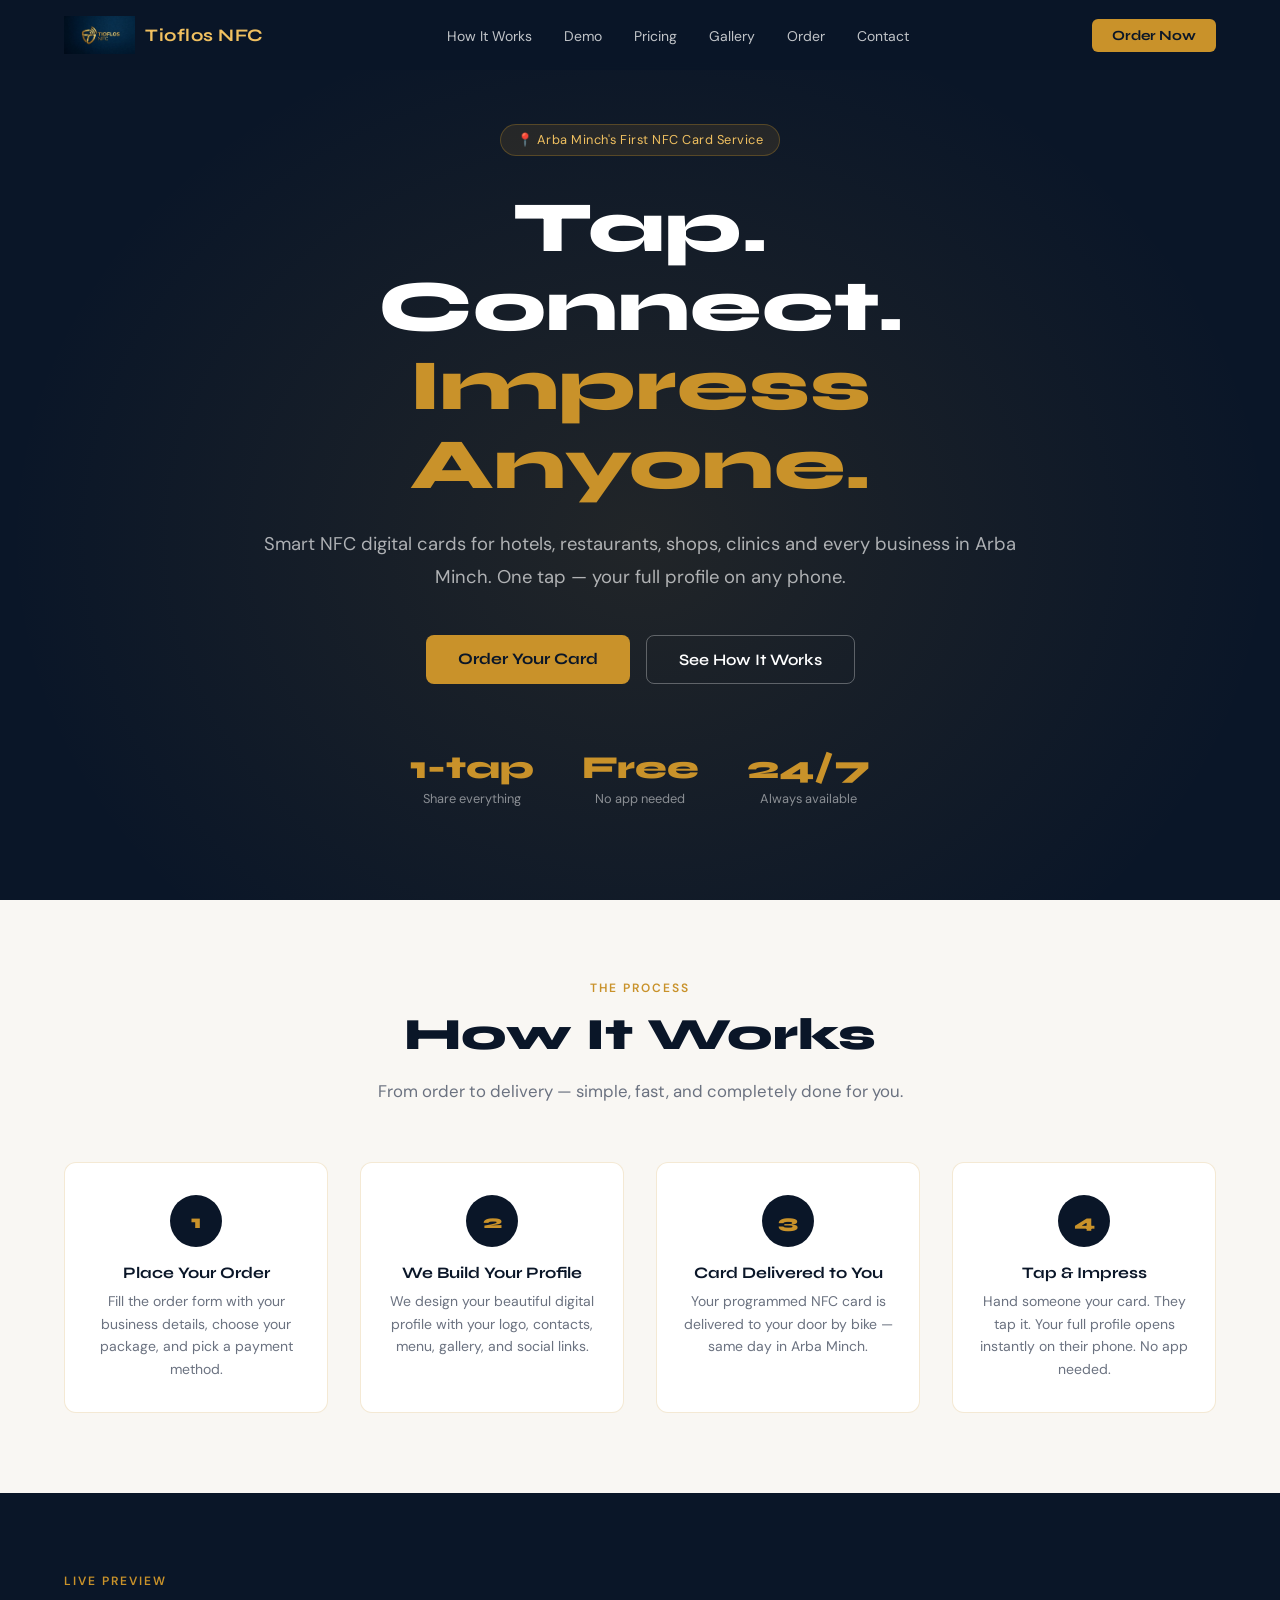
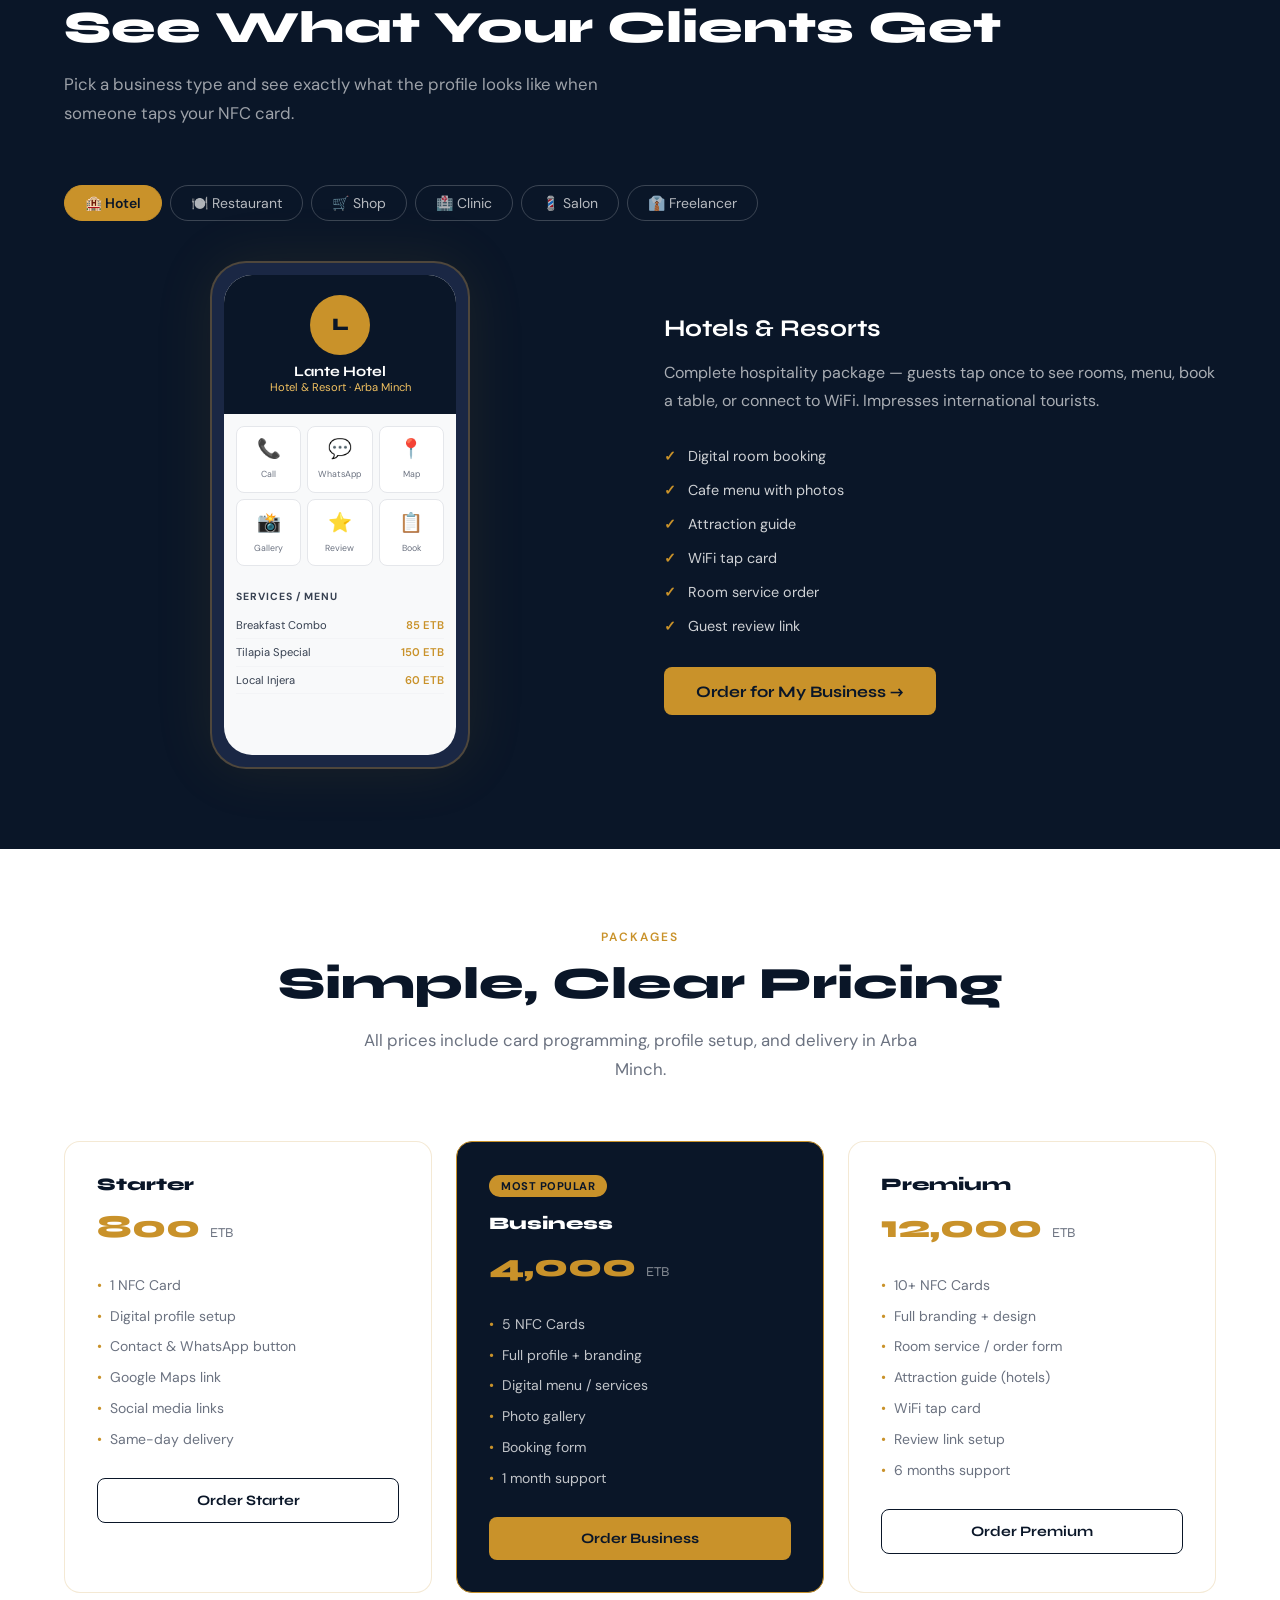
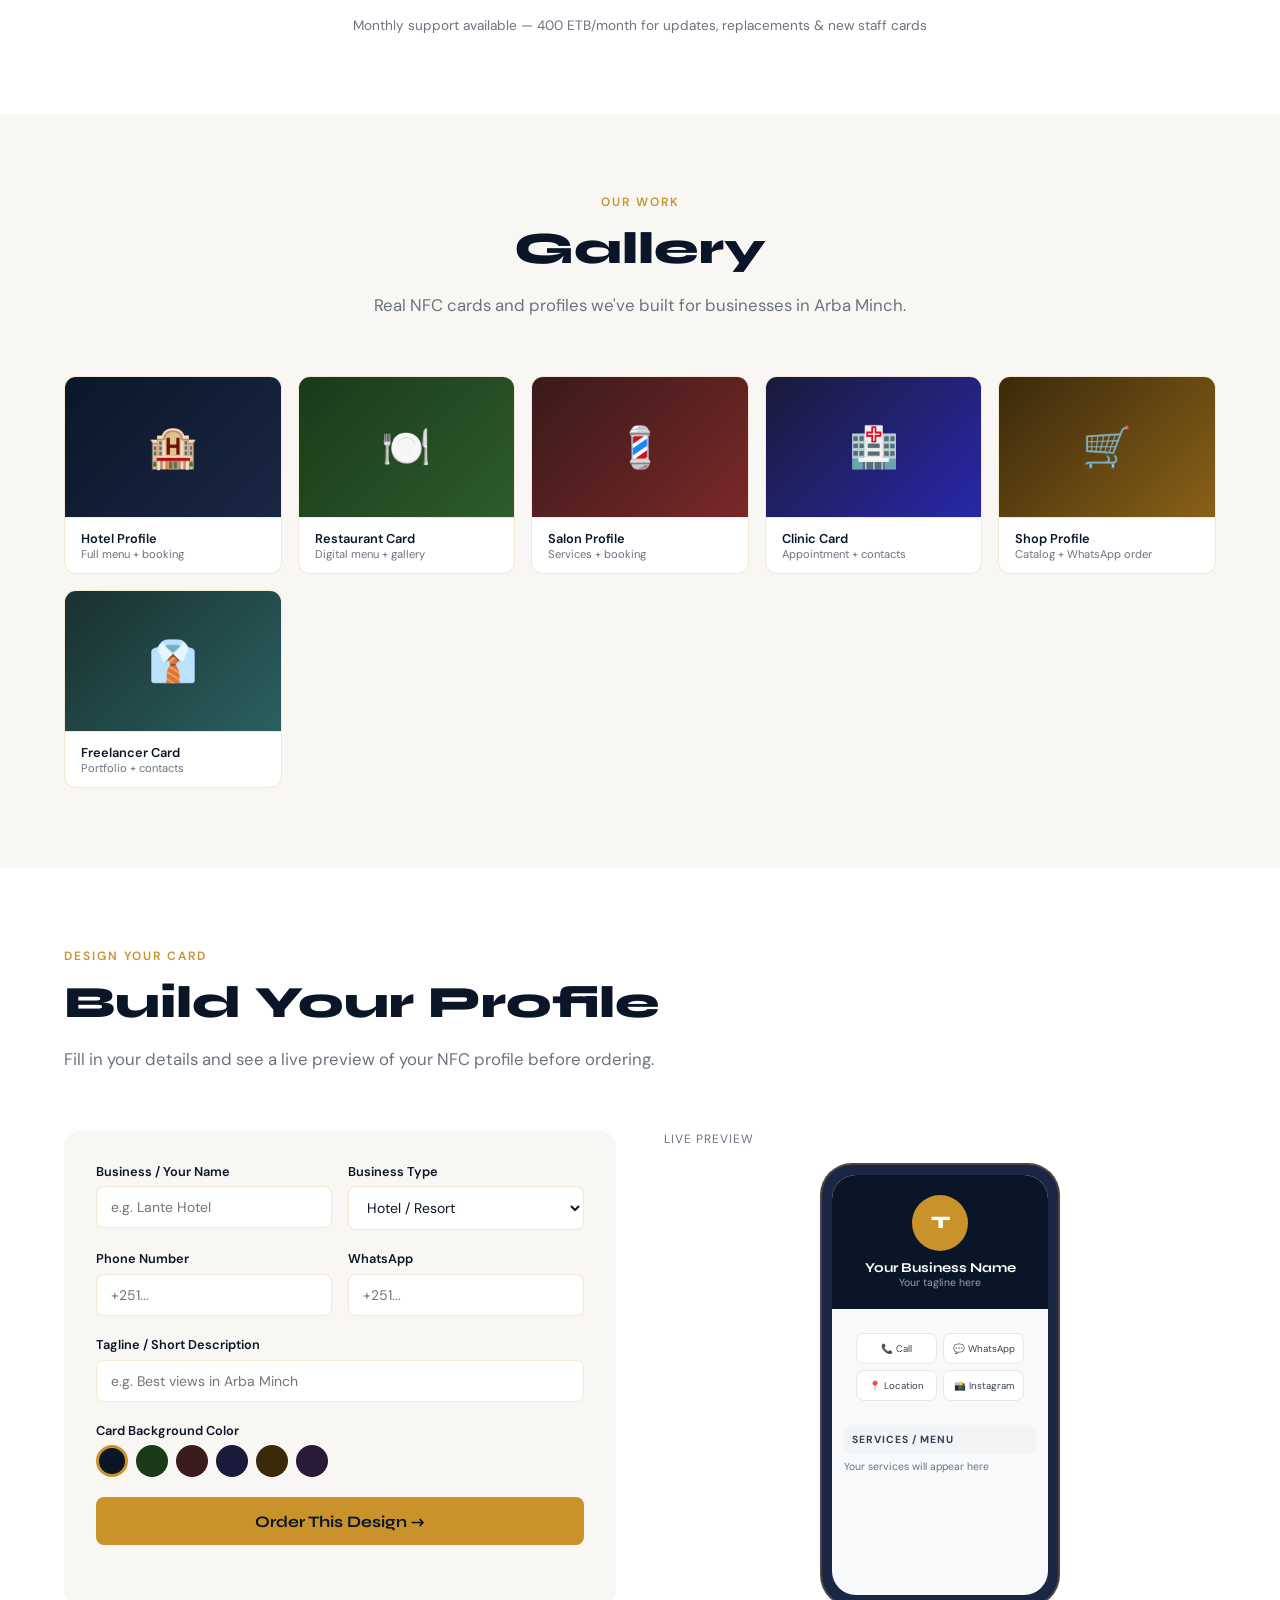
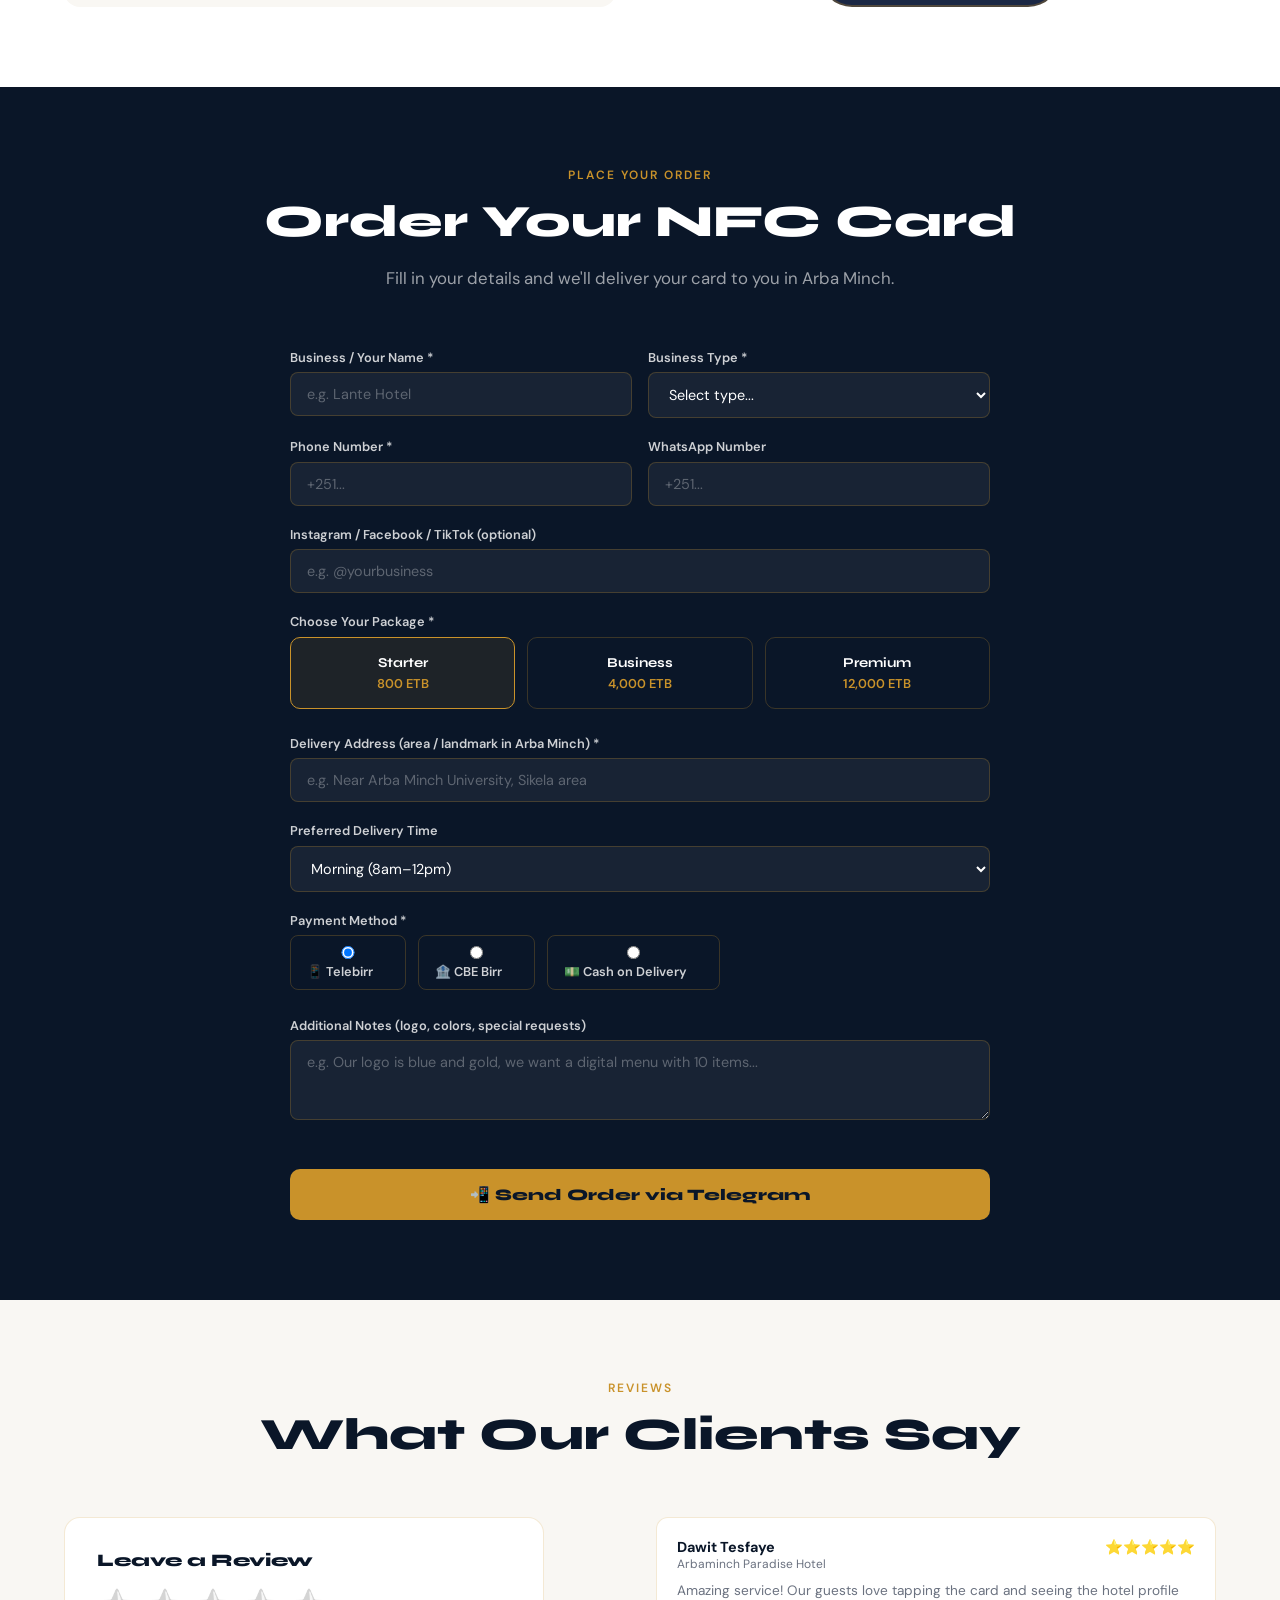
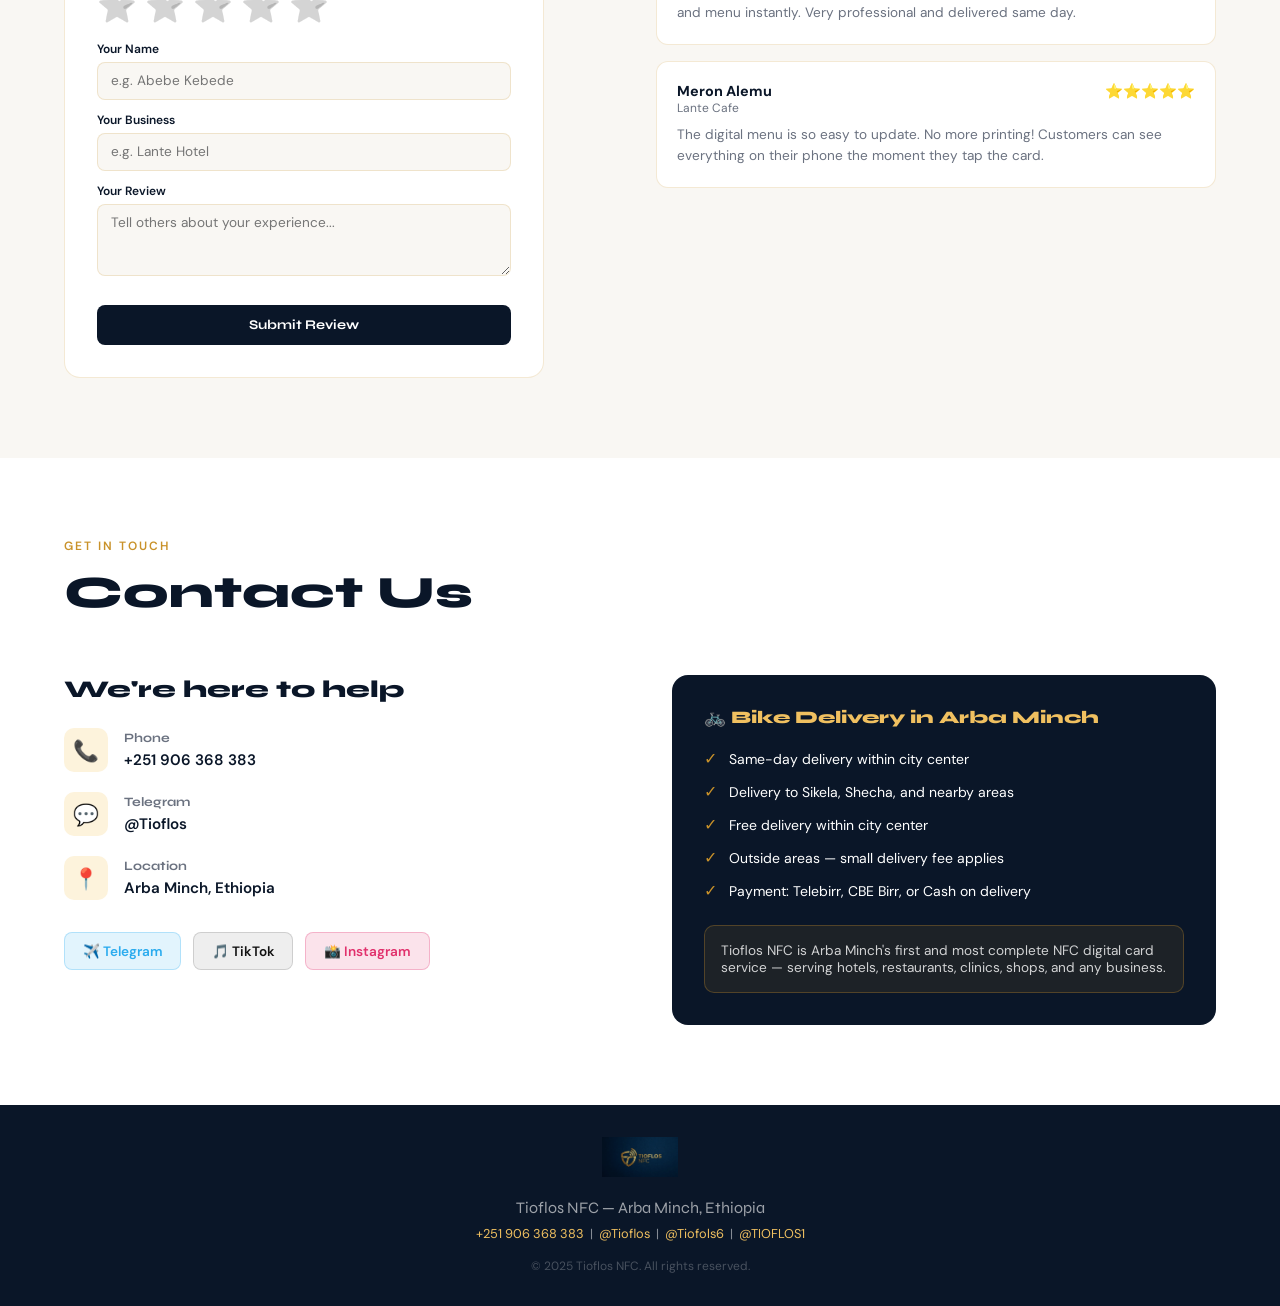
==== commit 7da0904a: "Add files via upload new" ====
--- a/index.html
+++ b/index.html
@@ -1,116 +1,296 @@
-﻿<!DOCTYPE html>
+<!DOCTYPE html>
 <html lang="en">
 <head>
-  <meta charset="UTF-8">
-  <meta name="viewport" content="width=device-width, initial-scale=1.0">
-  <title>Tioflos NFC - Smart Digital Cards for Every Business</title>
-  <meta name="description" content="Smart NFC digital cards for hotels, restaurants, shops, clinics and every business in Arba Minch.">
-  <link href="https://fonts.googleapis.com/css2?family=Syne:wght@400;600;700;800&family=DM+Sans:wght@300;400;500&display=swap" rel="stylesheet">
-  <link rel="stylesheet" href="styles.css">
-  <style>
-    .hero { min-height:100vh; background:var(--navy); display:flex; align-items:center; justify-content:center; text-align:center; padding:7rem 5% 5rem; position:relative; overflow:hidden; }
-    .hero-bg { position:absolute; inset:0; background:radial-gradient(ellipse at 50% 65%, rgba(201,146,42,0.13) 0%, transparent 65%); }
-    .hero-grid { position:absolute; inset:0; opacity:0.025; background-image:linear-gradient(rgba(255,255,255,0.8) 1px, transparent 1px), linear-gradient(90deg, rgba(255,255,255,0.8) 1px, transparent 1px); background-size:60px 60px; }
-    .hero-content { position:relative; max-width:820px; }
-    .hero-badge { display:inline-flex; align-items:center; gap:8px; background:rgba(201,146,42,0.1); border:1px solid rgba(201,146,42,0.3); border-radius:100px; padding:0.45rem 1.1rem; margin-bottom:2rem; font-size:0.8rem; color:var(--gold-light); letter-spacing:0.5px; }
-    .hero h1 { font-size:clamp(2.8rem,7vw,5rem); font-weight:800; color:var(--white); line-height:1.08; margin-bottom:1.5rem; }
-    .hero h1 span { color:var(--gold); }
-    .hero p { font-size:1.15rem; color:rgba(255,255,255,0.62); line-height:1.85; margin-bottom:2.5rem; max-width:600px; margin-left:auto; margin-right:auto; }
-    .hero-btns { display:flex; gap:1rem; justify-content:center; flex-wrap:wrap; margin-bottom:4rem; }
-    .hero-stats { display:flex; justify-content:center; flex-wrap:wrap; border:1px solid rgba(201,146,42,0.2); border-radius:16px; overflow:hidden; max-width:520px; margin:0 auto; }
-    .hero-stat { flex:1; min-width:120px; text-align:center; padding:1.5rem 1rem; border-right:1px solid rgba(201,146,42,0.2); }
-    .hero-stat:last-child { border-right:none; }
-    .hero-stat strong { display:block; font-family:'Syne',sans-serif; font-size:1.8rem; font-weight:800; color:var(--gold); }
-    .hero-stat span { font-size:0.78rem; color:rgba(255,255,255,0.45); }
-    .how { background:var(--off-white); }
-    .steps { display:grid; grid-template-columns:repeat(auto-fit, minmax(220px,1fr)); gap:1.5rem; }
-    .step { text-align:center; padding:2.5rem 1.75rem; background:var(--white); border-radius:16px; border:1px solid var(--border); transition:transform 0.2s, box-shadow 0.2s; }
-    .step:hover { transform:translateY(-4px); box-shadow:0 8px 32px rgba(10,22,40,0.08); }
-    .step-num { width:56px; height:56px; border-radius:50%; background:var(--navy); color:var(--gold); font-family:'Syne',sans-serif; font-weight:800; font-size:1.2rem; display:flex; align-items:center; justify-content:center; margin:0 auto 1.25rem; }
-    .step h3 { font-size:1.05rem; font-weight:700; margin-bottom:0.6rem; }
-    .step p { font-size:0.875rem; color:var(--mid); line-height:1.65; }
-    .demo { background:var(--navy); color:var(--white); }
-    .demo .section-title { color:var(--white); }
-    .demo .section-sub { color:rgba(255,255,255,0.6); }
-    .demo-tabs { display:flex; flex-wrap:wrap; gap:0.5rem; margin-bottom:3rem; }
-    .demo-tab { padding:0.5rem 1.25rem; border-radius:100px; border:1px solid rgba(255,255,255,0.18); background:transparent; color:rgba(255,255,255,0.65); font-size:0.875rem; cursor:pointer; transition:all 0.2s; font-family:'DM Sans',sans-serif; }
-    .demo-tab.active { background:var(--gold); border-color:var(--gold); color:var(--navy); font-weight:600; }
-    .demo-tab:hover:not(.active) { border-color:rgba(255,255,255,0.4); color:var(--white); }
-    .demo-layout { display:grid; grid-template-columns:1fr 1.2fr; gap:4rem; align-items:center; }
-    .demo-info h3 { font-size:1.6rem; font-weight:700; margin-bottom:1rem; color:var(--white); }
-    .demo-info p { color:rgba(255,255,255,0.62); line-height:1.8; margin-bottom:1.75rem; }
-    .demo-features { list-style:none; margin-bottom:2rem; }
-    .demo-features li { display:flex; align-items:center; gap:0.75rem; padding:0.5rem 0; color:rgba(255,255,255,0.8); font-size:0.9rem; border-bottom:1px solid rgba(255,255,255,0.06); }
-    .demo-features li:last-child { border-bottom:none; }
-    .demo-features li::before { content:'checkmark'; color:var(--gold); font-weight:700; flex-shrink:0; }
-    .gallery { background:var(--off-white); }
-    .gallery-grid { display:grid; grid-template-columns:repeat(auto-fill, minmax(200px,1fr)); gap:1.25rem; }
-    .gallery-card { background:var(--white); border-radius:14px; overflow:hidden; border:1px solid var(--border); transition:transform 0.2s, box-shadow 0.2s; }
-    .gallery-card:hover { transform:translateY(-4px); box-shadow:0 8px 28px rgba(10,22,40,0.1); }
-    .gallery-img { height:150px; display:flex; align-items:center; justify-content:center; flex-direction:column; gap:0.5rem; }
-    .gallery-img span { font-size:2.5rem; }
-    .gallery-img small { font-size:0.65rem; font-weight:700; letter-spacing:1px; text-transform:uppercase; color:rgba(255,255,255,0.7); }
-    .gallery-caption { padding:0.9rem 1rem; font-size:0.85rem; font-weight:700; color:var(--navy); border-top:1px solid var(--border); }
-    .gallery-type { font-size:0.72rem; color:var(--mid); font-weight:400; margin-top:0.2rem; }
-    .reviews-strip { background:var(--white); }
-    .reviews-grid { display:grid; grid-template-columns:repeat(auto-fit, minmax(280px,1fr)); gap:1.5rem; }
-    .review-card { background:var(--off-white); border-radius:14px; padding:1.5rem; border:1px solid var(--border); }
-    .review-stars { color:var(--gold); font-size:1rem; margin-bottom:0.75rem; }
-    .review-text { font-size:0.9rem; color:var(--mid); line-height:1.7; margin-bottom:1rem; font-style:italic; }
-    .reviewer-name { font-weight:700; font-size:0.9rem; }
-    .reviewer-biz { font-size:0.75rem; color:var(--mid); }
-    .cta-banner { background:var(--navy); text-align:center; padding:5rem 5%; position:relative; overflow:hidden; }
-    .cta-banner::before { content:''; position:absolute; inset:0; background:radial-gradient(ellipse at 50% 50%, rgba(201,146,42,0.12) 0%, transparent 70%); }
-    .cta-banner-content { position:relative; max-width:600px; margin:0 auto; }
-    .cta-banner h2 { font-size:clamp(1.8rem,4vw,2.8rem); font-weight:800; color:var(--white); margin-bottom:1rem; }
-    .cta-banner p { color:rgba(255,255,255,0.6); margin-bottom:2rem; font-size:1.05rem; line-height:1.75; }
-    .cta-btns { display:flex; gap:1rem; justify-content:center; flex-wrap:wrap; }
-    @media (max-width:768px) {
-      .demo-layout { grid-template-columns:1fr; }
-      .hero-stat { border-right:none; border-bottom:1px solid rgba(201,146,42,0.2); }
-      .hero-stat:last-child { border-bottom:none; }
-    }
-  </style>
+<meta charset="UTF-8">
+<meta name="viewport" content="width=device-width, initial-scale=1.0">
+<title>Tioflos NFC — Smart Digital Cards for Every Business</title>
+<link href="https://fonts.googleapis.com/css2?family=Syne:wght@400;600;700;800&family=DM+Sans:wght@300;400;500&display=swap" rel="stylesheet">
+<style>
+  :root {
+    --navy: #0A1628;
+    --gold: #C9922A;
+    --gold-light: #F0C060;
+    --gold-pale: #FDF3DC;
+    --white: #FFFFFF;
+    --off-white: #F9F7F3;
+    --mid: #6B7280;
+    --border: rgba(201,146,42,0.2);
+  }
+  * { margin: 0; padding: 0; box-sizing: border-box; }
+  html { scroll-behavior: smooth; }
+  body { font-family: 'DM Sans', sans-serif; background: var(--white); color: var(--navy); overflow-x: hidden; }
+  h1,h2,h3,h4 { font-family: 'Syne', sans-serif; }
+
+  /* NAV */
+  nav {
+    position: fixed; top: 0; left: 0; right: 0; z-index: 100;
+    background: rgba(10,22,40,0.96); backdrop-filter: blur(12px);
+    padding: 0 5%;
+    display: flex; align-items: center; justify-content: space-between; height: 70px;
+  }
+  .nav-logo { display: flex; align-items: center; gap: 10px; text-decoration: none; }
+  .nav-logo img { height: 38px; }
+  .nav-logo span { font-family: 'Syne', sans-serif; font-weight: 700; font-size: 1.1rem; color: var(--gold-light); letter-spacing: 0.5px; }
+  .nav-links { display: flex; gap: 2rem; list-style: none; }
+  .nav-links a { color: rgba(255,255,255,0.75); text-decoration: none; font-size: 0.875rem; transition: color 0.2s; }
+  .nav-links a:hover { color: var(--gold-light); }
+  .nav-cta { background: var(--gold); color: var(--navy); padding: 0.5rem 1.25rem; border-radius: 6px; font-family: 'Syne', sans-serif; font-weight: 700; font-size: 0.875rem; text-decoration: none; transition: background 0.2s; }
+  .nav-cta:hover { background: var(--gold-light); }
+
+  /* HERO */
+  .hero {
+    min-height: 100vh; background: var(--navy);
+    display: flex; align-items: center; justify-content: center;
+    text-align: center; padding: 6rem 5% 4rem;
+    position: relative; overflow: hidden;
+  }
+  .hero-bg {
+    position: absolute; inset: 0;
+    background: radial-gradient(ellipse at 50% 60%, rgba(201,146,42,0.12) 0%, transparent 70%);
+  }
+  .hero-content { position: relative; max-width: 780px; }
+  .hero-badge {
+    display: inline-flex; align-items: center; gap: 8px;
+    background: rgba(201,146,42,0.12); border: 1px solid rgba(201,146,42,0.3);
+    border-radius: 100px; padding: 0.4rem 1rem; margin-bottom: 2rem;
+    font-size: 0.8rem; color: var(--gold-light); letter-spacing: 0.5px;
+  }
+  .hero h1 { font-size: clamp(2.5rem, 6vw, 4.5rem); font-weight: 800; color: var(--white); line-height: 1.1; margin-bottom: 1.5rem; }
+  .hero h1 span { color: var(--gold); }
+  .hero p { font-size: 1.15rem; color: rgba(255,255,255,0.65); line-height: 1.8; margin-bottom: 2.5rem; }
+  .hero-btns { display: flex; gap: 1rem; justify-content: center; flex-wrap: wrap; }
+  .btn-primary { background: var(--gold); color: var(--navy); padding: 0.9rem 2rem; border-radius: 8px; font-family: 'Syne', sans-serif; font-weight: 700; font-size: 1rem; text-decoration: none; transition: transform 0.2s, background 0.2s; display: inline-block; }
+  .btn-primary:hover { background: var(--gold-light); transform: translateY(-2px); }
+  .btn-secondary { background: transparent; color: var(--white); border: 1px solid rgba(255,255,255,0.3); padding: 0.9rem 2rem; border-radius: 8px; font-family: 'Syne', sans-serif; font-weight: 600; font-size: 1rem; text-decoration: none; transition: border-color 0.2s; display: inline-block; }
+  .btn-secondary:hover { border-color: var(--gold-light); color: var(--gold-light); }
+  .hero-stats { display: flex; gap: 3rem; justify-content: center; margin-top: 4rem; flex-wrap: wrap; }
+  .hero-stat { text-align: center; }
+  .hero-stat strong { display: block; font-family: 'Syne', sans-serif; font-size: 2rem; font-weight: 800; color: var(--gold); }
+  .hero-stat span { font-size: 0.8rem; color: rgba(255,255,255,0.5); }
+
+  /* SECTIONS */
+  section { padding: 5rem 5%; }
+  .section-label { font-size: 0.75rem; letter-spacing: 2px; text-transform: uppercase; color: var(--gold); font-weight: 600; margin-bottom: 0.75rem; }
+  .section-title { font-size: clamp(1.8rem, 4vw, 2.8rem); font-weight: 800; color: var(--navy); margin-bottom: 1rem; }
+  .section-sub { font-size: 1.05rem; color: var(--mid); max-width: 600px; line-height: 1.75; }
+  .section-header { margin-bottom: 3.5rem; }
+  .section-header.centered { text-align: center; }
+  .section-header.centered .section-sub { margin: 0 auto; }
+
+  /* HOW IT WORKS */
+  .how { background: var(--off-white); }
+  .steps { display: grid; grid-template-columns: repeat(auto-fit, minmax(200px, 1fr)); gap: 2rem; }
+  .step { text-align: center; padding: 2rem 1.5rem; background: var(--white); border-radius: 12px; border: 1px solid var(--border); }
+  .step-num { width: 52px; height: 52px; border-radius: 50%; background: var(--navy); color: var(--gold); font-family: 'Syne', sans-serif; font-weight: 800; font-size: 1.2rem; display: flex; align-items: center; justify-content: center; margin: 0 auto 1rem; }
+  .step h3 { font-size: 1rem; font-weight: 700; margin-bottom: 0.5rem; }
+  .step p { font-size: 0.875rem; color: var(--mid); line-height: 1.6; }
+
+  /* DEMO SECTION */
+  .demo { background: var(--navy); color: var(--white); }
+  .demo .section-title { color: var(--white); }
+  .demo .section-sub { color: rgba(255,255,255,0.6); }
+  .demo-tabs { display: flex; flex-wrap: wrap; gap: 0.5rem; margin-bottom: 2.5rem; }
+  .demo-tab { padding: 0.5rem 1.25rem; border-radius: 100px; border: 1px solid rgba(255,255,255,0.2); background: transparent; color: rgba(255,255,255,0.7); font-size: 0.875rem; cursor: pointer; transition: all 0.2s; font-family: 'DM Sans', sans-serif; }
+  .demo-tab.active { background: var(--gold); border-color: var(--gold); color: var(--navy); font-weight: 600; }
+  .demo-layout { display: grid; grid-template-columns: 1fr 1fr; gap: 3rem; align-items: center; }
+  .demo-phone {
+    width: 260px; margin: 0 auto;
+    background: #1A2744; border-radius: 36px; padding: 12px;
+    border: 2px solid rgba(201,146,42,0.3);
+    box-shadow: 0 0 60px rgba(201,146,42,0.1);
+  }
+  .phone-screen { background: #F8F9FA; border-radius: 28px; overflow: hidden; min-height: 480px; }
+  .phone-header { background: var(--navy); padding: 1.25rem; text-align: center; }
+  .phone-logo-area { width: 60px; height: 60px; border-radius: 50%; background: var(--gold); margin: 0 auto 0.5rem; display: flex; align-items: center; justify-content: center; font-family: 'Syne', sans-serif; font-weight: 800; font-size: 1.1rem; color: var(--navy); }
+  .phone-biz-name { color: var(--white); font-family: 'Syne', sans-serif; font-weight: 700; font-size: 0.9rem; }
+  .phone-biz-type { color: var(--gold-light); font-size: 0.7rem; }
+  .phone-actions { display: grid; grid-template-columns: 1fr 1fr 1fr; gap: 6px; padding: 0.75rem; }
+  .p-action { background: var(--white); border-radius: 8px; padding: 0.6rem 0.4rem; text-align: center; border: 1px solid #E5E7EB; }
+  .p-action-icon { font-size: 1.2rem; display: block; }
+  .p-action-label { font-size: 0.55rem; color: #6B7280; margin-top: 2px; }
+  .phone-section { padding: 0.75rem; }
+  .phone-section-title { font-size: 0.65rem; font-weight: 700; color: #374151; text-transform: uppercase; letter-spacing: 1px; margin-bottom: 0.5rem; }
+  .phone-menu-item { display: flex; justify-content: space-between; align-items: center; padding: 0.4rem 0; border-bottom: 1px solid #F3F4F6; font-size: 0.7rem; color: #374151; }
+  .phone-menu-price { font-weight: 600; color: var(--gold); font-size: 0.7rem; }
+  .demo-info h3 { font-size: 1.5rem; font-weight: 700; margin-bottom: 1rem; color: var(--white); }
+  .demo-info p { color: rgba(255,255,255,0.65); line-height: 1.75; margin-bottom: 1.5rem; }
+  .demo-features { list-style: none; }
+  .demo-features li { display: flex; align-items: center; gap: 0.75rem; padding: 0.5rem 0; color: rgba(255,255,255,0.8); font-size: 0.9rem; }
+  .demo-features li::before { content: '✓'; color: var(--gold); font-weight: 700; }
+
+  /* PRICING */
+  .pricing-grid { display: grid; grid-template-columns: repeat(auto-fit, minmax(260px, 1fr)); gap: 1.5rem; }
+  .pricing-card { border: 1px solid var(--border); border-radius: 16px; padding: 2rem; background: var(--white); transition: transform 0.2s; }
+  .pricing-card:hover { transform: translateY(-4px); }
+  .pricing-card.featured { background: var(--navy); color: var(--white); border-color: var(--gold); }
+  .pricing-badge { background: var(--gold); color: var(--navy); font-size: 0.7rem; font-weight: 700; padding: 0.25rem 0.75rem; border-radius: 100px; display: inline-block; margin-bottom: 1rem; text-transform: uppercase; letter-spacing: 0.5px; }
+  .pricing-name { font-size: 1.1rem; font-weight: 800; font-family: 'Syne', sans-serif; margin-bottom: 0.25rem; }
+  .pricing-card.featured .pricing-name { color: var(--white); }
+  .pricing-price { font-size: 2rem; font-weight: 800; font-family: 'Syne', sans-serif; color: var(--gold); margin: 0.75rem 0; }
+  .pricing-price span { font-size: 0.85rem; font-weight: 400; color: var(--mid); }
+  .pricing-card.featured .pricing-price span { color: rgba(255,255,255,0.5); }
+  .pricing-features { list-style: none; margin: 1.5rem 0; }
+  .pricing-features li { padding: 0.4rem 0; font-size: 0.875rem; color: var(--mid); display: flex; gap: 0.5rem; }
+  .pricing-card.featured .pricing-features li { color: rgba(255,255,255,0.75); }
+  .pricing-features li::before { content: '•'; color: var(--gold); }
+  .pricing-btn { display: block; text-align: center; padding: 0.8rem; border-radius: 8px; font-family: 'Syne', sans-serif; font-weight: 700; font-size: 0.9rem; text-decoration: none; transition: all 0.2s; margin-top: 1.5rem; }
+  .pricing-btn-outline { border: 1.5px solid var(--navy); color: var(--navy); }
+  .pricing-btn-outline:hover { background: var(--navy); color: var(--white); }
+  .pricing-btn-gold { background: var(--gold); color: var(--navy); }
+  .pricing-btn-gold:hover { background: var(--gold-light); }
+
+  /* GALLERY */
+  .gallery { background: var(--off-white); }
+  .gallery-grid { display: grid; grid-template-columns: repeat(auto-fit, minmax(180px, 1fr)); gap: 1rem; }
+  .gallery-card { background: var(--white); border-radius: 12px; overflow: hidden; border: 1px solid var(--border); }
+  .gallery-img { height: 140px; display: flex; align-items: center; justify-content: center; font-size: 2.5rem; }
+  .gallery-caption { padding: 0.75rem 1rem; font-size: 0.8rem; font-weight: 600; color: var(--navy); border-top: 1px solid var(--border); }
+  .gallery-type { font-size: 0.7rem; color: var(--mid); font-weight: 400; }
+
+  /* CARD DESIGNER */
+  .designer { background: var(--white); }
+  .designer-layout { display: grid; grid-template-columns: 1fr 1fr; gap: 3rem; }
+  .designer-form { background: var(--off-white); border-radius: 16px; padding: 2rem; }
+  .form-group { margin-bottom: 1.25rem; }
+  .form-group label { display: block; font-size: 0.8rem; font-weight: 600; color: var(--navy); margin-bottom: 0.4rem; }
+  .form-group input, .form-group select, .form-group textarea {
+    width: 100%; padding: 0.7rem 0.9rem; border: 1px solid var(--border); border-radius: 8px;
+    font-family: 'DM Sans', sans-serif; font-size: 0.875rem; background: var(--white); color: var(--navy);
+    outline: none; transition: border-color 0.2s;
+  }
+  .form-group input:focus, .form-group select:focus { border-color: var(--gold); }
+  .form-row { display: grid; grid-template-columns: 1fr 1fr; gap: 1rem; }
+  .color-options { display: flex; gap: 0.5rem; flex-wrap: wrap; }
+  .color-opt { width: 32px; height: 32px; border-radius: 50%; cursor: pointer; border: 3px solid transparent; transition: border-color 0.2s; }
+  .color-opt.active { border-color: var(--gold); }
+  .designer-preview { position: sticky; top: 90px; }
+  .preview-label { font-size: 0.75rem; color: var(--mid); margin-bottom: 1rem; text-transform: uppercase; letter-spacing: 1px; }
+  .preview-phone {
+    width: 240px; margin: 0 auto;
+    background: #1A2744; border-radius: 32px; padding: 10px;
+    border: 2px solid rgba(201,146,42,0.3);
+  }
+  .preview-screen { background: #F8F9FA; border-radius: 24px; overflow: hidden; min-height: 420px; }
+  .preview-header { padding: 1.25rem; text-align: center; }
+  .preview-avatar { width: 56px; height: 56px; border-radius: 50%; margin: 0 auto 0.5rem; display: flex; align-items: center; justify-content: center; font-family: 'Syne', sans-serif; font-weight: 800; font-size: 1.1rem; color: var(--white); }
+  .preview-name { font-family: 'Syne', sans-serif; font-weight: 700; font-size: 0.85rem; color: var(--white); }
+  .preview-tagline { font-size: 0.65rem; color: rgba(255,255,255,0.6); }
+  .preview-btns { display: grid; grid-template-columns: 1fr 1fr; gap: 6px; padding: 0.75rem; }
+  .p-btn { background: var(--white); border-radius: 8px; padding: 0.5rem; text-align: center; font-size: 0.6rem; color: #374151; border: 1px solid #E5E7EB; }
+
+  /* ORDER */
+  .order { background: var(--navy); color: var(--white); }
+  .order .section-title { color: var(--white); }
+  .order .section-sub { color: rgba(255,255,255,0.6); }
+  .order-form { max-width: 700px; margin: 0 auto; }
+  .o-form-group { margin-bottom: 1.25rem; }
+  .o-form-group label { display: block; font-size: 0.8rem; font-weight: 600; color: rgba(255,255,255,0.8); margin-bottom: 0.4rem; }
+  .o-form-group input, .o-form-group select, .o-form-group textarea {
+    width: 100%; padding: 0.75rem 1rem; border: 1px solid rgba(201,146,42,0.25); border-radius: 8px;
+    font-family: 'DM Sans', sans-serif; font-size: 0.9rem;
+    background: rgba(255,255,255,0.06); color: var(--white); outline: none;
+    transition: border-color 0.2s;
+  }
+  .o-form-group input::placeholder, .o-form-group textarea::placeholder { color: rgba(255,255,255,0.3); }
+  .o-form-group input:focus, .o-form-group select:focus { border-color: var(--gold); }
+  .o-form-group select option { background: var(--navy); }
+  .o-form-row { display: grid; grid-template-columns: 1fr 1fr; gap: 1rem; }
+  .package-cards { display: grid; grid-template-columns: repeat(3, 1fr); gap: 0.75rem; margin-bottom: 1.25rem; }
+  .pkg-card { border: 1.5px solid rgba(201,146,42,0.25); border-radius: 10px; padding: 1rem; cursor: pointer; transition: all 0.2s; text-align: center; }
+  .pkg-card.selected { border-color: var(--gold); background: rgba(201,146,42,0.1); }
+  .pkg-card input { display: none; }
+  .pkg-name { font-family: 'Syne', sans-serif; font-weight: 700; font-size: 0.85rem; color: var(--white); }
+  .pkg-price { font-size: 0.8rem; color: var(--gold); margin-top: 0.25rem; }
+  .payment-opts { display: flex; gap: 0.75rem; flex-wrap: wrap; }
+  .pay-opt { display: flex; align-items: center; gap: 0.5rem; padding: 0.6rem 1rem; border: 1px solid rgba(201,146,42,0.25); border-radius: 8px; cursor: pointer; font-size: 0.85rem; color: rgba(255,255,255,0.8); transition: all 0.2s; }
+  .pay-opt input { margin: 0; }
+  .pay-opt:hover { border-color: var(--gold); }
+  .submit-btn { width: 100%; padding: 1rem; background: var(--gold); color: var(--navy); border: none; border-radius: 10px; font-family: 'Syne', sans-serif; font-weight: 800; font-size: 1rem; cursor: pointer; transition: background 0.2s; margin-top: 1.5rem; }
+  .submit-btn:hover { background: var(--gold-light); }
+  .order-success { display: none; text-align: center; padding: 3rem; }
+  .order-success h3 { font-size: 1.5rem; font-weight: 800; color: var(--gold); margin-bottom: 1rem; }
+  .order-success p { color: rgba(255,255,255,0.7); }
+
+  /* RATINGS */
+  .ratings { background: var(--off-white); }
+  .rating-form-box { background: var(--white); border-radius: 16px; padding: 2rem; border: 1px solid var(--border); max-width: 480px; }
+  .stars-select { display: flex; gap: 0.5rem; margin-bottom: 1rem; }
+  .star-btn { font-size: 2rem; cursor: pointer; filter: grayscale(1); transition: filter 0.2s; background: none; border: none; }
+  .star-btn.active { filter: grayscale(0); }
+  .rating-grid { display: grid; grid-template-columns: 1fr 1fr; gap: 2rem; }
+  .reviews-list { display: flex; flex-direction: column; gap: 1rem; }
+  .review-card { background: var(--white); border-radius: 12px; padding: 1.25rem; border: 1px solid var(--border); }
+  .review-header { display: flex; justify-content: space-between; align-items: flex-start; margin-bottom: 0.5rem; }
+  .reviewer-name { font-weight: 700; font-size: 0.9rem; }
+  .reviewer-biz { font-size: 0.75rem; color: var(--mid); }
+  .review-stars { color: var(--gold); font-size: 0.9rem; }
+  .review-text { font-size: 0.85rem; color: var(--mid); line-height: 1.6; }
+  .review-input-group { margin-bottom: 0.75rem; }
+  .review-input-group label { font-size: 0.75rem; font-weight: 600; color: var(--navy); display: block; margin-bottom: 0.3rem; }
+  .review-input-group input, .review-input-group textarea { width: 100%; padding: 0.6rem 0.8rem; border: 1px solid var(--border); border-radius: 8px; font-family: 'DM Sans', sans-serif; font-size: 0.85rem; background: var(--off-white); outline: none; }
+  .review-submit { width: 100%; padding: 0.75rem; background: var(--navy); color: var(--white); border: none; border-radius: 8px; font-family: 'Syne', sans-serif; font-weight: 700; cursor: pointer; margin-top: 0.75rem; }
+
+  /* CONTACT */
+  .contact { background: var(--white); }
+  .contact-grid { display: grid; grid-template-columns: 1fr 1fr; gap: 4rem; }
+  .contact-info h3 { font-size: 1.5rem; font-weight: 800; margin-bottom: 1.5rem; }
+  .contact-item { display: flex; align-items: center; gap: 1rem; margin-bottom: 1.25rem; }
+  .contact-icon { width: 44px; height: 44px; background: var(--gold-pale); border-radius: 10px; display: flex; align-items: center; justify-content: center; font-size: 1.3rem; flex-shrink: 0; }
+  .contact-item h4 { font-size: 0.8rem; color: var(--mid); margin-bottom: 0.2rem; }
+  .contact-item a, .contact-item p { font-size: 0.95rem; font-weight: 600; color: var(--navy); text-decoration: none; }
+  .contact-item a:hover { color: var(--gold); }
+  .social-row { display: flex; gap: 0.75rem; margin-top: 2rem; }
+  .social-btn { display: flex; align-items: center; gap: 0.5rem; padding: 0.6rem 1.1rem; border-radius: 8px; font-size: 0.85rem; font-weight: 600; text-decoration: none; transition: all 0.2s; }
+  .social-tg { background: #2AABEE22; color: #2AABEE; border: 1px solid #2AABEE44; }
+  .social-tt { background: #00000011; color: #111; border: 1px solid #00000022; }
+  .social-ig { background: #E1306C22; color: #E1306C; border: 1px solid #E1306C44; }
+  .delivery-box { background: var(--navy); color: var(--white); border-radius: 16px; padding: 2rem; }
+  .delivery-box h3 { font-size: 1.1rem; font-weight: 800; margin-bottom: 1.25rem; color: var(--gold-light); }
+  .delivery-item { display: flex; align-items: center; gap: 0.75rem; margin-bottom: 0.75rem; font-size: 0.875rem; }
+  .delivery-item span { color: var(--gold); font-size: 1rem; }
+
+  /* FOOTER */
+  footer { background: var(--navy); color: rgba(255,255,255,0.5); text-align: center; padding: 2rem 5%; }
+  footer a { color: var(--gold-light); text-decoration: none; }
+
+  /* RESPONSIVE */
+  @media (max-width: 768px) {
+    .nav-links { display: none; }
+    .demo-layout, .designer-layout, .contact-grid, .rating-grid { grid-template-columns: 1fr; }
+    .o-form-row, .form-row { grid-template-columns: 1fr; }
+    .package-cards { grid-template-columns: 1fr; }
+    .designer-preview { display: none; }
+  }
+</style>
 </head>
 <body>
 
+<!-- NAV -->
 <nav>
-  <a class="nav-logo" href="index.html">
-    <img src="logo.png" alt="Tioflos NFC" onerror="this.style.display='none'">
+  <a class="nav-logo" href="#">
+    <img src="logo.png" alt="Tioflos NFC Logo" onerror="this.style.display='none'">
     <span>Tioflos NFC</span>
   </a>
   <ul class="nav-links">
-    <li><a href="index.html" class="active">Home</a></li>
-    <li><a href="pricing.html">Pricing</a></li>
-    <li><a href="designer.html">Card Designer</a></li>
-    <li><a href="contact.html">Contact</a></li>
+    <li><a href="#how">How It Works</a></li>
+    <li><a href="#demo">Demo</a></li>
+    <li><a href="#pricing">Pricing</a></li>
+    <li><a href="#gallery">Gallery</a></li>
+    <li><a href="#order">Order</a></li>
+    <li><a href="#contact">Contact</a></li>
   </ul>
-  <a class="nav-cta" href="order.html">Order Now</a>
-  <button class="nav-toggle" onclick="toggleMenu()" aria-label="Menu">
-    <span></span><span></span><span></span>
-  </button>
+  <a class="nav-cta" href="#order">Order Now</a>
 </nav>
 
-<div class="mobile-menu" id="mobile-menu">
-  <ul>
-    <li><a href="index.html">Home</a></li>
-    <li><a href="pricing.html">Pricing</a></li>
-    <li><a href="designer.html">Card Designer</a></li>
-    <li><a href="contact.html">Contact</a></li>
-  </ul>
-  <a class="mob-cta" href="order.html">Order Now</a>
-</div>
-
 <!-- HERO -->
-<section class="hero">
+<section class="hero" id="home">
   <div class="hero-bg"></div>
-  <div class="hero-grid"></div>
   <div class="hero-content">
-    <div class="hero-badge">Arba Minch First NFC Card Service</div>
+    <div class="hero-badge">📍 Arba Minch's First NFC Card Service</div>
     <h1>Tap. Connect.<br><span>Impress Anyone.</span></h1>
-    <p>Smart NFC digital cards for hotels, restaurants, shops, clinics and every business in Arba Minch. One tap - your full profile on any phone.</p>
+    <p>Smart NFC digital cards for hotels, restaurants, shops, clinics and every business in Arba Minch. One tap — your full profile on any phone.</p>
     <div class="hero-btns">
-      <a href="order.html" class="btn-primary">Order Your Card</a>
+      <a href="#order" class="btn-primary">Order Your Card</a>
       <a href="#demo" class="btn-secondary">See How It Works</a>
     </div>
     <div class="hero-stats">
@@ -124,171 +304,608 @@
 <!-- HOW IT WORKS -->
 <section class="how" id="how">
   <div class="section-header centered">
-    <span class="section-label">The Process</span>
+    <div class="section-label">The Process</div>
     <h2 class="section-title">How It Works</h2>
-    <p class="section-sub">From order to delivery - simple, fast, and completely done for you.</p>
+    <p class="section-sub">From order to delivery — simple, fast, and completely done for you.</p>
   </div>
   <div class="steps">
-    <div class="step"><div class="step-num">1</div><h3>Choose Package</h3><p>Select the package that fits your business and fill in your details.</p></div>
-    <div class="step"><div class="step-num">2</div><h3>Build Your Profile</h3><p>Add your photos, social links, contact info and business details.</p></div>
-    <div class="step"><div class="step-num">3</div><h3>Pay &amp; Confirm</h3><p>Pay via Telebirr or CBE Birr and upload your payment screenshot.</p></div>
-    <div class="step"><div class="step-num">4</div><h3>Tap &amp; Impress</h3><p>Your NFC card is delivered same day. Tap it - your full profile opens instantly.</p></div>
+    <div class="step">
+      <div class="step-num">1</div>
+      <h3>Place Your Order</h3>
+      <p>Fill the order form with your business details, choose your package, and pick a payment method.</p>
+    </div>
+    <div class="step">
+      <div class="step-num">2</div>
+      <h3>We Build Your Profile</h3>
+      <p>We design your beautiful digital profile with your logo, contacts, menu, gallery, and social links.</p>
+    </div>
+    <div class="step">
+      <div class="step-num">3</div>
+      <h3>Card Delivered to You</h3>
+      <p>Your programmed NFC card is delivered to your door by bike — same day in Arba Minch.</p>
+    </div>
+    <div class="step">
+      <div class="step-num">4</div>
+      <h3>Tap & Impress</h3>
+      <p>Hand someone your card. They tap it. Your full profile opens instantly on their phone. No app needed.</p>
+    </div>
   </div>
 </section>
 
 <!-- DEMO -->
 <section class="demo" id="demo">
   <div class="section-header">
-    <span class="section-label">Live Preview</span>
+    <div class="section-label">Live Preview</div>
     <h2 class="section-title">See What Your Clients Get</h2>
     <p class="section-sub">Pick a business type and see exactly what the profile looks like when someone taps your NFC card.</p>
   </div>
   <div class="demo-tabs">
-    <button class="demo-tab active" onclick="setDemo('hotel',this)">Hotel</button>
-    <button class="demo-tab" onclick="setDemo('restaurant',this)">Restaurant</button>
-    <button class="demo-tab" onclick="setDemo('shop',this)">Shop</button>
-    <button class="demo-tab" onclick="setDemo('clinic',this)">Clinic</button>
-    <button class="demo-tab" onclick="setDemo('salon',this)">Salon</button>
-    <button class="demo-tab" onclick="setDemo('freelancer',this)">Freelancer</button>
+    <button class="demo-tab active" onclick="setDemo('hotel',this)">🏨 Hotel</button>
+    <button class="demo-tab" onclick="setDemo('restaurant',this)">🍽️ Restaurant</button>
+    <button class="demo-tab" onclick="setDemo('shop',this)">🛒 Shop</button>
+    <button class="demo-tab" onclick="setDemo('clinic',this)">🏥 Clinic</button>
+    <button class="demo-tab" onclick="setDemo('salon',this)">💈 Salon</button>
+    <button class="demo-tab" onclick="setDemo('freelancer',this)">👔 Freelancer</button>
   </div>
   <div class="demo-layout">
     <div>
-      <div class="phone-wrap">
-        <div class="phone-screen" id="phone-screen"></div>
-      </div>
-    </div>
-    <div class="demo-info" id="demo-info"></div>
-  </div>
+      <div class="demo-phone">
+        <div class="phone-screen" id="phone-screen">
+          <!-- Filled by JS -->
+        </div>
+      </div>
+    </div>
+    <div class="demo-info" id="demo-info">
+      <!-- Filled by JS -->
+    </div>
+  </div>
+</section>
+
+<!-- PRICING -->
+<section id="pricing">
+  <div class="section-header centered">
+    <div class="section-label">Packages</div>
+    <h2 class="section-title">Simple, Clear Pricing</h2>
+    <p class="section-sub">All prices include card programming, profile setup, and delivery in Arba Minch.</p>
+  </div>
+  <div class="pricing-grid">
+    <div class="pricing-card">
+      <div class="pricing-name">Starter</div>
+      <div class="pricing-price">800 <span>ETB</span></div>
+      <ul class="pricing-features">
+        <li>1 NFC Card</li>
+        <li>Digital profile setup</li>
+        <li>Contact & WhatsApp button</li>
+        <li>Google Maps link</li>
+        <li>Social media links</li>
+        <li>Same-day delivery</li>
+      </ul>
+      <a href="#order" class="pricing-btn pricing-btn-outline">Order Starter</a>
+    </div>
+    <div class="pricing-card featured">
+      <div class="pricing-badge">Most Popular</div>
+      <div class="pricing-name">Business</div>
+      <div class="pricing-price">4,000 <span>ETB</span></div>
+      <ul class="pricing-features">
+        <li>5 NFC Cards</li>
+        <li>Full profile + branding</li>
+        <li>Digital menu / services</li>
+        <li>Photo gallery</li>
+        <li>Booking form</li>
+        <li>1 month support</li>
+      </ul>
+      <a href="#order" class="pricing-btn pricing-btn-gold">Order Business</a>
+    </div>
+    <div class="pricing-card">
+      <div class="pricing-name">Premium</div>
+      <div class="pricing-price">12,000 <span>ETB</span></div>
+      <ul class="pricing-features">
+        <li>10+ NFC Cards</li>
+        <li>Full branding + design</li>
+        <li>Room service / order form</li>
+        <li>Attraction guide (hotels)</li>
+        <li>WiFi tap card</li>
+        <li>Review link setup</li>
+        <li>6 months support</li>
+      </ul>
+      <a href="#order" class="pricing-btn pricing-btn-outline">Order Premium</a>
+    </div>
+  </div>
+  <p style="text-align:center;margin-top:1.5rem;font-size:0.85rem;color:var(--mid);">Monthly support available — 400 ETB/month for updates, replacements & new staff cards</p>
 </section>
 
 <!-- GALLERY -->
 <section class="gallery" id="gallery">
   <div class="section-header centered">
-    <span class="section-label">Our Work</span>
+    <div class="section-label">Our Work</div>
     <h2 class="section-title">Gallery</h2>
-    <p class="section-sub">NFC card profiles we build for businesses in Arba Minch.</p>
+    <p class="section-sub">Real NFC cards and profiles we've built for businesses in Arba Minch.</p>
   </div>
   <div class="gallery-grid">
-    <div class="gallery-card"><div class="gallery-img" style="background:linear-gradient(135deg,#0A1628,#1A2744)"><span>Hotel</span><small>Hotel</small></div><div class="gallery-caption">Hotel Profile<div class="gallery-type">Full menu + booking + WiFi</div></div></div>
-    <div class="gallery-card"><div class="gallery-img" style="background:linear-gradient(135deg,#1a3a1a,#2d5c2d)"><span>Cafe</span><small>Restaurant</small></div><div class="gallery-caption">Restaurant Card<div class="gallery-type">Digital menu + gallery</div></div></div>
-    <div class="gallery-card"><div class="gallery-img" style="background:linear-gradient(135deg,#3a1a1a,#7a2828)"><span>Salon</span><small>Salon</small></div><div class="gallery-caption">Salon Profile<div class="gallery-type">Services + booking</div></div></div>
-    <div class="gallery-card"><div class="gallery-img" style="background:linear-gradient(135deg,#1a1a3a,#2828aa)"><span>Clinic</span><small>Clinic</small></div><div class="gallery-caption">Clinic Card<div class="gallery-type">Appointment + contacts</div></div></div>
-    <div class="gallery-card"><div class="gallery-img" style="background:linear-gradient(135deg,#3a2a0a,#8a6018)"><span>Shop</span><small>Shop</small></div><div class="gallery-caption">Shop Profile<div class="gallery-type">Catalog + WhatsApp order</div></div></div>
-    <div class="gallery-card"><div class="gallery-img" style="background:linear-gradient(135deg,#1a3030,#2a6060)"><span>Pro</span><small>Freelancer</small></div><div class="gallery-caption">Freelancer Card<div class="gallery-type">Portfolio + contacts</div></div></div>
+    <div class="gallery-card">
+      <div class="gallery-img" style="background:linear-gradient(135deg,#0A1628,#1A2744)">🏨</div>
+      <div class="gallery-caption">Hotel Profile<div class="gallery-type">Full menu + booking</div></div>
+    </div>
+    <div class="gallery-card">
+      <div class="gallery-img" style="background:linear-gradient(135deg,#1a3a1a,#2d5c2d)">🍽️</div>
+      <div class="gallery-caption">Restaurant Card<div class="gallery-type">Digital menu + gallery</div></div>
+    </div>
+    <div class="gallery-card">
+      <div class="gallery-img" style="background:linear-gradient(135deg,#3a1a1a,#7a2828)">💈</div>
+      <div class="gallery-caption">Salon Profile<div class="gallery-type">Services + booking</div></div>
+    </div>
+    <div class="gallery-card">
+      <div class="gallery-img" style="background:linear-gradient(135deg,#1a1a3a,#2828aa)">🏥</div>
+      <div class="gallery-caption">Clinic Card<div class="gallery-type">Appointment + contacts</div></div>
+    </div>
+    <div class="gallery-card">
+      <div class="gallery-img" style="background:linear-gradient(135deg,#3a2a0a,#8a6018)">🛒</div>
+      <div class="gallery-caption">Shop Profile<div class="gallery-type">Catalog + WhatsApp order</div></div>
+    </div>
+    <div class="gallery-card">
+      <div class="gallery-img" style="background:linear-gradient(135deg,#1a3030,#2a6060)">👔</div>
+      <div class="gallery-caption">Freelancer Card<div class="gallery-type">Portfolio + contacts</div></div>
+    </div>
   </div>
 </section>
 
-<!-- REVIEWS -->
-<section class="reviews-strip">
+<!-- CARD DESIGNER -->
+<section class="designer" id="designer">
+  <div class="section-header">
+    <div class="section-label">Design Your Card</div>
+    <h2 class="section-title">Build Your Profile</h2>
+    <p class="section-sub">Fill in your details and see a live preview of your NFC profile before ordering.</p>
+  </div>
+  <div class="designer-layout">
+    <div class="designer-form">
+      <div class="form-row">
+        <div class="form-group">
+          <label>Business / Your Name</label>
+          <input type="text" id="d-name" placeholder="e.g. Lante Hotel" oninput="updatePreview()">
+        </div>
+        <div class="form-group">
+          <label>Business Type</label>
+          <select id="d-type" onchange="updatePreview()">
+            <option>Hotel / Resort</option>
+            <option>Restaurant / Cafe</option>
+            <option>Shop</option>
+            <option>Clinic</option>
+            <option>Salon / Spa</option>
+            <option>Freelancer</option>
+          </select>
+        </div>
+      </div>
+      <div class="form-row">
+        <div class="form-group">
+          <label>Phone Number</label>
+          <input type="text" id="d-phone" placeholder="+251..." oninput="updatePreview()">
+        </div>
+        <div class="form-group">
+          <label>WhatsApp</label>
+          <input type="text" id="d-wa" placeholder="+251..." oninput="updatePreview()">
+        </div>
+      </div>
+      <div class="form-group">
+        <label>Tagline / Short Description</label>
+        <input type="text" id="d-tagline" placeholder="e.g. Best views in Arba Minch" oninput="updatePreview()">
+      </div>
+      <div class="form-group">
+        <label>Card Background Color</label>
+        <div class="color-options">
+          <div class="color-opt active" style="background:#0A1628" onclick="setColor('#0A1628',this)"></div>
+          <div class="color-opt" style="background:#1a3a1a" onclick="setColor('#1a3a1a',this)"></div>
+          <div class="color-opt" style="background:#3a1a1a" onclick="setColor('#3a1a1a',this)"></div>
+          <div class="color-opt" style="background:#1a1a3a" onclick="setColor('#1a1a3a',this)"></div>
+          <div class="color-opt" style="background:#3a2a0a" onclick="setColor('#3a2a0a',this)"></div>
+          <div class="color-opt" style="background:#2a1a3a" onclick="setColor('#2a1a3a',this)"></div>
+        </div>
+      </div>
+      <a href="#order" class="btn-primary" style="display:block;text-align:center;margin-top:1rem">Order This Design →</a>
+    </div>
+    <div class="designer-preview">
+      <div class="preview-label">Live Preview</div>
+      <div class="preview-phone">
+        <div class="preview-screen">
+          <div class="preview-header" id="prev-header" style="background:#0A1628">
+            <div class="preview-avatar" id="prev-avatar" style="background:#C9922A">T</div>
+            <div class="preview-name" id="prev-name">Your Business Name</div>
+            <div class="preview-tagline" id="prev-tagline">Your tagline here</div>
+          </div>
+          <div style="padding:0.75rem">
+            <div class="preview-btns">
+              <div class="p-btn">📞 Call</div>
+              <div class="p-btn">💬 WhatsApp</div>
+              <div class="p-btn">📍 Location</div>
+              <div class="p-btn">📸 Instagram</div>
+            </div>
+            <div style="margin-top:0.75rem;padding:0.5rem;background:#F3F4F6;border-radius:8px;font-size:0.65rem;color:#374151;font-weight:700;text-transform:uppercase;letter-spacing:1px">Services / Menu</div>
+            <div style="padding:0.4rem 0;font-size:0.65rem;color:#6B7280">Your services will appear here</div>
+          </div>
+        </div>
+      </div>
+    </div>
+  </div>
+</section>
+
+<!-- ORDER -->
+<section class="order" id="order">
   <div class="section-header centered">
-    <span class="section-label">Reviews</span>
+    <div class="section-label">Place Your Order</div>
+    <h2 class="section-title">Order Your NFC Card</h2>
+    <p class="section-sub">Fill in your details and we'll deliver your card to you in Arba Minch.</p>
+  </div>
+  <div class="order-form" id="order-form">
+    <div class="o-form-row">
+      <div class="o-form-group">
+        <label>Business / Your Name *</label>
+        <input type="text" id="o-biz" placeholder="e.g. Lante Hotel">
+      </div>
+      <div class="o-form-group">
+        <label>Business Type *</label>
+        <select id="o-type">
+          <option value="">Select type...</option>
+          <option>Hotel / Resort</option>
+          <option>Restaurant / Cafe</option>
+          <option>Shop / Supermarket</option>
+          <option>Clinic / Pharmacy</option>
+          <option>Salon / Spa</option>
+          <option>School / College</option>
+          <option>Freelancer</option>
+          <option>Other</option>
+        </select>
+      </div>
+    </div>
+    <div class="o-form-row">
+      <div class="o-form-group">
+        <label>Phone Number *</label>
+        <input type="tel" id="o-phone" placeholder="+251...">
+      </div>
+      <div class="o-form-group">
+        <label>WhatsApp Number</label>
+        <input type="tel" id="o-wa" placeholder="+251...">
+      </div>
+    </div>
+    <div class="o-form-group">
+      <label>Instagram / Facebook / TikTok (optional)</label>
+      <input type="text" id="o-social" placeholder="e.g. @yourbusiness">
+    </div>
+    <div class="o-form-group">
+      <label>Choose Your Package *</label>
+      <div class="package-cards">
+        <label class="pkg-card selected" onclick="selectPkg(this)">
+          <input type="radio" name="pkg" value="Starter — 800 ETB" checked>
+          <div class="pkg-name">Starter</div>
+          <div class="pkg-price">800 ETB</div>
+        </label>
+        <label class="pkg-card" onclick="selectPkg(this)">
+          <input type="radio" name="pkg" value="Business — 4,000 ETB">
+          <div class="pkg-name">Business</div>
+          <div class="pkg-price">4,000 ETB</div>
+        </label>
+        <label class="pkg-card" onclick="selectPkg(this)">
+          <input type="radio" name="pkg" value="Premium — 12,000 ETB">
+          <div class="pkg-name">Premium</div>
+          <div class="pkg-price">12,000 ETB</div>
+        </label>
+      </div>
+    </div>
+    <div class="o-form-group">
+      <label>Delivery Address (area / landmark in Arba Minch) *</label>
+      <input type="text" id="o-address" placeholder="e.g. Near Arba Minch University, Sikela area">
+    </div>
+    <div class="o-form-group">
+      <label>Preferred Delivery Time</label>
+      <select id="o-time">
+        <option>Morning (8am–12pm)</option>
+        <option>Afternoon (12pm–5pm)</option>
+        <option>Evening (5pm–8pm)</option>
+        <option>Any time</option>
+      </select>
+    </div>
+    <div class="o-form-group">
+      <label>Payment Method *</label>
+      <div class="payment-opts">
+        <label class="pay-opt"><input type="radio" name="pay" value="Telebirr" checked> 📱 Telebirr</label>
+        <label class="pay-opt"><input type="radio" name="pay" value="CBE Birr"> 🏦 CBE Birr</label>
+        <label class="pay-opt"><input type="radio" name="pay" value="Cash on Delivery"> 💵 Cash on Delivery</label>
+      </div>
+    </div>
+    <div class="o-form-group">
+      <label>Additional Notes (logo, colors, special requests)</label>
+      <textarea id="o-notes" rows="3" placeholder="e.g. Our logo is blue and gold, we want a digital menu with 10 items..."></textarea>
+    </div>
+    <button class="submit-btn" onclick="submitOrder()">📲 Send Order via Telegram</button>
+  </div>
+  <div class="order-success" id="order-success">
+    <div style="font-size:3rem;margin-bottom:1rem">🎉</div>
+    <h3>Order Sent!</h3>
+    <p>Your order has been sent to Tioflos NFC on Telegram. We'll confirm within 1–2 hours and deliver to you by bike!</p>
+    <a href="#home" class="btn-primary" style="display:inline-block;margin-top:1.5rem">Back to Home</a>
+  </div>
+</section>
+
+<!-- RATINGS -->
+<section class="ratings" id="ratings">
+  <div class="section-header centered">
+    <div class="section-label">Reviews</div>
     <h2 class="section-title">What Our Clients Say</h2>
-    <p class="section-sub">Businesses in Arba Minch already using Tioflos NFC cards.</p>
-  </div>
-  <div class="reviews-grid">
-    <div class="review-card"><div class="review-stars">&#9733;&#9733;&#9733;&#9733;&#9733;</div><p class="review-text">"Amazing service! Our guests love tapping the card and seeing the hotel profile and menu instantly. Very professional and delivered same day."</p><div class="reviewer-name">Dawit Tesfaye</div><div class="reviewer-biz">Arbaminch Paradise Hotel</div></div>
-    <div class="review-card"><div class="review-stars">&#9733;&#9733;&#9733;&#9733;&#9733;</div><p class="review-text">"The digital menu is so easy to update. No more printing! Customers can see everything on their phone the moment they tap the card."</p><div class="reviewer-name">Meron Alemu</div><div class="reviewer-biz">Lante Cafe</div></div>
-    <div class="review-card"><div class="review-stars">&#9733;&#9733;&#9733;&#9733;&#9733;</div><p class="review-text">"Clients tap my card and immediately see my portfolio and services. I have gotten more inquiries since I started using it."</p><div class="reviewer-name">Kebede Haile</div><div class="reviewer-biz">Freelance Designer</div></div>
+  </div>
+  <div class="rating-grid">
+    <div>
+      <div class="rating-form-box">
+        <h3 style="font-size:1.1rem;font-weight:800;margin-bottom:1rem">Leave a Review</h3>
+        <div class="stars-select" id="star-row">
+          <button class="star-btn" onclick="setStar(1)">⭐</button>
+          <button class="star-btn" onclick="setStar(2)">⭐</button>
+          <button class="star-btn" onclick="setStar(3)">⭐</button>
+          <button class="star-btn" onclick="setStar(4)">⭐</button>
+          <button class="star-btn" onclick="setStar(5)">⭐</button>
+        </div>
+        <div class="review-input-group">
+          <label>Your Name</label>
+          <input type="text" id="r-name" placeholder="e.g. Abebe Kebede">
+        </div>
+        <div class="review-input-group">
+          <label>Your Business</label>
+          <input type="text" id="r-biz" placeholder="e.g. Lante Hotel">
+        </div>
+        <div class="review-input-group">
+          <label>Your Review</label>
+          <textarea id="r-text" rows="3" placeholder="Tell others about your experience..."></textarea>
+        </div>
+        <button class="review-submit" onclick="submitReview()">Submit Review</button>
+      </div>
+    </div>
+    <div>
+      <div class="reviews-list" id="reviews-list">
+        <div class="review-card">
+          <div class="review-header">
+            <div><div class="reviewer-name">Dawit Tesfaye</div><div class="reviewer-biz">Arbaminch Paradise Hotel</div></div>
+            <div class="review-stars">⭐⭐⭐⭐⭐</div>
+          </div>
+          <p class="review-text">Amazing service! Our guests love tapping the card and seeing the hotel profile and menu instantly. Very professional and delivered same day.</p>
+        </div>
+        <div class="review-card">
+          <div class="review-header">
+            <div><div class="reviewer-name">Meron Alemu</div><div class="reviewer-biz">Lante Cafe</div></div>
+            <div class="review-stars">⭐⭐⭐⭐⭐</div>
+          </div>
+          <p class="review-text">The digital menu is so easy to update. No more printing! Customers can see everything on their phone the moment they tap the card.</p>
+        </div>
+      </div>
+    </div>
   </div>
 </section>
 
-<!-- CTA -->
-<section class="cta-banner">
-  <div class="cta-banner-content">
-    <h2>Ready to Impress Your Customers?</h2>
-    <p>Join businesses in Arba Minch already using smart NFC cards. Order today and get your card delivered same day.</p>
-    <div class="cta-btns">
-      <a href="order.html" class="btn-primary">Order Your Card</a>
-      <a href="pricing.html" class="btn-secondary">View Pricing</a>
+<!-- CONTACT -->
+<section class="contact" id="contact">
+  <div class="section-header">
+    <div class="section-label">Get In Touch</div>
+    <h2 class="section-title">Contact Us</h2>
+  </div>
+  <div class="contact-grid">
+    <div class="contact-info">
+      <h3>We're here to help</h3>
+      <div class="contact-item">
+        <div class="contact-icon">📞</div>
+        <div><h4>Phone</h4><a href="tel:+251906368383">+251 906 368 383</a></div>
+      </div>
+      <div class="contact-item">
+        <div class="contact-icon">💬</div>
+        <div><h4>Telegram</h4><a href="https://t.me/Tioflos" target="_blank">@Tioflos</a></div>
+      </div>
+      <div class="contact-item">
+        <div class="contact-icon">📍</div>
+        <div><h4>Location</h4><p>Arba Minch, Ethiopia</p></div>
+      </div>
+      <div class="social-row">
+        <a class="social-btn social-tg" href="https://t.me/Tioflos" target="_blank">✈️ Telegram</a>
+        <a class="social-btn social-tt" href="https://tiktok.com/@Tiofols6" target="_blank">🎵 TikTok</a>
+        <a class="social-btn social-ig" href="https://instagram.com/TIOFLOS1" target="_blank">📸 Instagram</a>
+      </div>
+    </div>
+    <div>
+      <div class="delivery-box">
+        <h3>🚲 Bike Delivery in Arba Minch</h3>
+        <div class="delivery-item"><span>✓</span> Same-day delivery within city center</div>
+        <div class="delivery-item"><span>✓</span> Delivery to Sikela, Shecha, and nearby areas</div>
+        <div class="delivery-item"><span>✓</span> Free delivery within city center</div>
+        <div class="delivery-item"><span>✓</span> Outside areas — small delivery fee applies</div>
+        <div class="delivery-item"><span>✓</span> Payment: Telebirr, CBE Birr, or Cash on delivery</div>
+        <div style="margin-top:1.5rem;padding:1rem;background:rgba(201,146,42,0.1);border-radius:10px;border:1px solid rgba(201,146,42,0.3)">
+          <p style="font-size:0.85rem;color:rgba(255,255,255,0.8)">Tioflos NFC is Arba Minch's first and most complete NFC digital card service — serving hotels, restaurants, clinics, shops, and any business.</p>
+        </div>
+      </div>
     </div>
   </div>
 </section>
 
 <!-- FOOTER -->
 <footer>
-  <div class="footer-inner">
-    <div class="footer-brand">
-      <div class="brand-name">Tioflos NFC</div>
-      <p>Arba Minch first NFC digital card service - serving hotels, restaurants, clinics, shops, and any business.</p>
-    </div>
-    <div class="footer-col">
-      <h4>Pages</h4>
-      <ul>
-        <li><a href="index.html">Home</a></li>
-        <li><a href="pricing.html">Pricing</a></li>
-        <li><a href="designer.html">Card Designer</a></li>
-        <li><a href="order.html">Order</a></li>
-      </ul>
-    </div>
-    <div class="footer-col">
-      <h4>Support</h4>
-      <ul>
-        <li><a href="contact.html">Contact Us</a></li>
-        <li><a href="https://t.me/Tioflos" target="_blank">Telegram</a></li>
-        <li><a href="https://instagram.com/TIOFLOS1" target="_blank">Instagram</a></li>
-      </ul>
-    </div>
-    <div class="footer-col">
-      <h4>Contact</h4>
-      <ul>
-        <li><a href="tel:+251906368383">+251 906 368 383</a></li>
-        <li><a href="https://t.me/Tioflos" target="_blank">@Tioflos</a></li>
-        <li><a href="#">Arba Minch, Ethiopia</a></li>
-      </ul>
-    </div>
-  </div>
-  <div class="footer-bottom">
-    <p>© 2025 Tioflos NFC. All rights reserved.</p>
-    <div class="footer-social">
-      <a href="https://t.me/Tioflos" target="_blank">TG</a>
-      <a href="https://tiktok.com/@tioflos6" target="_blank">TT</a>
-      <a href="https://instagram.com/TIOFLOS1" target="_blank">IG</a>
-    </div>
-  </div>
+  <img src="logo.png" alt="Tioflos NFC" style="height:40px;margin-bottom:1rem;opacity:0.8" onerror="this.style.display='none'">
+  <p style="margin-bottom:0.5rem;font-family:'Syne',sans-serif;color:rgba(255,255,255,0.6)">Tioflos NFC — Arba Minch, Ethiopia</p>
+  <p style="font-size:0.8rem">
+    <a href="tel:+251906368383">+251 906 368 383</a> &nbsp;|&nbsp;
+    <a href="https://t.me/Tioflos">@Tioflos</a> &nbsp;|&nbsp;
+    <a href="https://tiktok.com/@Tiofols6">@Tiofols6</a> &nbsp;|&nbsp;
+    <a href="https://instagram.com/TIOFLOS1">@TIOFLOS1</a>
+  </p>
+  <p style="margin-top:1rem;font-size:0.75rem;opacity:0.5">© 2025 Tioflos NFC. All rights reserved.</p>
 </footer>
 
 <script>
-function toggleMenu() {
-  document.getElementById('mobile-menu').classList.toggle('open');
-}
-
+// DEMO SECTION
 const demoData = {
-  hotel: { name:"Lante Hotel", type:"Hotel & Resort - Arba Minch", color:"#0A1628", tagline:"Best views in Arba Minch", links:["WhatsApp","Telegram","Maps","Website","TripAdvisor","Instagram"], info:"Hotels & Resorts", desc:"Guests tap once to see rooms, menu, book a table, or connect to WiFi. Impresses international tourists instantly.", features:["Digital room booking","Cafe menu with photos","Attraction guide","WiFi tap card","Room service order","Guest review link"] },
-  restaurant: { name:"Arba Minch Cafe", type:"Restaurant & Cafe", color:"#1a3a1a", tagline:"Fresh food, great vibes", links:["WhatsApp","Maps","Facebook","Instagram","TikTok","Website"], info:"Restaurants & Cafes", desc:"Customers tap, see the full menu with photos and prices, and order directly on WhatsApp. Update menu anytime.", features:["Full digital menu with prices","WhatsApp order","Table reservation form","Photo gallery","Google Maps link","Social media links"] },
-  shop: { name:"Shecha Market", type:"Shop & Supermarket", color:"#3a2a0a", tagline:"Your daily essentials", links:["WhatsApp","Maps","Facebook","Website","TikTok","Instagram"], info:"Shops & Markets", desc:"Customers browse your products, check prices, and send an order on WhatsApp - all from one tap.", features:["Product catalog","WhatsApp order","Price list","Opening hours","Location & directions","Promotions"] },
-  clinic: { name:"Arba Minch Clinic", type:"Health Clinic", color:"#1a1a3a", tagline:"Your health, our priority", links:["Call","WhatsApp","Maps","Telegram","Website","Facebook"], info:"Clinics & Pharmacies", desc:"Patients tap once to book an appointment, see available doctors, and find the clinic location.", features:["Appointment booking","Doctor profiles","Services & prices","Opening hours","Emergency contact","Location"] },
-  salon: { name:"Beauty Palace", type:"Salon & Spa", color:"#3a1a1a", tagline:"Look good, feel great", links:["WhatsApp","Instagram","TikTok","Maps","Telegram","Website"], info:"Salons & Spas", desc:"Show your services with prices, let clients book appointments, and display your best work in a gallery.", features:["Services & prices","Booking form","Photo gallery","Opening hours","WhatsApp chat","Instagram gallery"] },
-  freelancer: { name:"Kebede Designs", type:"Graphic Designer - Freelancer", color:"#2a1a3a", tagline:"Creative solutions for your brand", links:["WhatsApp","LinkedIn","Instagram","Website","Telegram","Twitter"], info:"Freelancers & Professionals", desc:"Share your full portfolio, services, and rates - tap your card and clients see everything they need to hire you.", features:["Portfolio gallery","Services & rates","Booking / inquiry form","Social media links","CV download","WhatsApp contact"] }
+  hotel: {
+    name: "Lante Hotel",
+    type: "Hotel & Resort · Arba Minch",
+    color: "#0A1628",
+    features: ["Digital room booking","Cafe menu with photos","Attraction guide","WiFi tap card","Room service order","Guest review link"],
+    info: "Hotels & Resorts",
+    desc: "Complete hospitality package — guests tap once to see rooms, menu, book a table, or connect to WiFi. Impresses international tourists.",
+    menu: [["Breakfast Combo","85 ETB"],["Tilapia Special","150 ETB"],["Local Injera","60 ETB"]]
+  },
+  restaurant: {
+    name: "Arba Minch Cafe",
+    type: "Restaurant & Cafe",
+    color: "#1a3a1a",
+    features: ["Full digital menu with prices","WhatsApp order","Table reservation form","Photo gallery","Google Maps link","Social media"],
+    info: "Restaurants & Cafes",
+    desc: "Customers scan or tap, see the full menu with photos and prices, and order directly on WhatsApp. No printing cost — update menu anytime.",
+    menu: [["Coffee","25 ETB"],["Tilapia","130 ETB"],["Shiro","45 ETB"]]
+  },
+  shop: {
+    name: "Shecha Market",
+    type: "Shop & Supermarket",
+    color: "#3a2a0a",
+    features: ["Product catalog","WhatsApp order","Price list","Opening hours","Location & directions","Promotions"],
+    info: "Shops & Markets",
+    desc: "Customers browse your products, check prices, and send an order on WhatsApp — all from one tap on your NFC card.",
+    menu: [["Teff (1kg)","55 ETB"],["Cooking Oil","180 ETB"],["Sugar (1kg)","65 ETB"]]
+  },
+  clinic: {
+    name: "Arba Minch Clinic",
+    type: "Health Clinic",
+    color: "#1a1a3a",
+    features: ["Appointment booking","Doctor profiles","Services & prices","Opening hours","Emergency contact","Location"],
+    info: "Clinics & Pharmacies",
+    desc: "Patients tap once to book an appointment, see available doctors, and find the clinic location. Very professional and trusted.",
+    menu: [["Consultation","100 ETB"],["Lab Test","200 ETB"],["Pharmacy","Open 24h"]]
+  },
+  salon: {
+    name: "Beauty Palace",
+    type: "Salon & Spa",
+    color: "#3a1a1a",
+    features: ["Services & prices","Booking form","Photo gallery","Opening hours","WhatsApp chat","Instagram gallery"],
+    info: "Salons & Spas",
+    desc: "Show your services with prices, let clients book appointments, and display your best work in a beautiful gallery.",
+    menu: [["Haircut","80 ETB"],["Color","250 ETB"],["Facial","150 ETB"]]
+  },
+  freelancer: {
+    name: "Kebede Designs",
+    type: "Graphic Designer · Freelancer",
+    color: "#2a1a3a",
+    features: ["Portfolio gallery","Services & rates","Booking / inquiry form","Social media links","CV download","WhatsApp contact"],
+    info: "Freelancers & Professionals",
+    desc: "Share your full portfolio, services, and rates — tap your card and clients see everything they need to hire you.",
+    menu: [["Logo Design","500 ETB"],["Social Media","300 ETB"],["Print Design","400 ETB"]]
+  }
 };
+
+let currentColor = '#0A1628';
+let selectedStar = 0;
 
 function setDemo(type, btn) {
   document.querySelectorAll('.demo-tab').forEach(t => t.classList.remove('active'));
   btn.classList.add('active');
   const d = demoData[type];
-  document.getElementById('phone-screen').innerHTML =
-    '<div class="phone-header" style="background:' + d.color + '">' +
-    '<div class="phone-logo-area">' + d.name[0] + '</div>' +
-    '<div class="phone-biz-name">' + d.name + '</div>' +
-    '<div class="phone-biz-type">' + d.type + '</div>' +
-    '<div class="phone-tagline">' + d.tagline + '</div>' +
-    '</div>' +
-    '<div class="phone-links-grid">' +
-    d.links.map(function(l){ return '<div class="phone-link-btn"><span class="phone-link-label">' + l + '</span></div>'; }).join('') +
-    '</div>' +
-    '<div class="phone-section"><div class="phone-section-title">Business Info</div>' +
-    '<div class="phone-info-row">Arba Minch, Ethiopia</div>' +
-    '<div class="phone-info-row">Open: 8:00 AM - 9:00 PM</div>' +
-    '</div>';
-  document.getElementById('demo-info').innerHTML =
-    '<h3>' + d.info + '</h3>' +
-    '<p>' + d.desc + '</p>' +
-    '<ul class="demo-features">' +
-    d.features.map(function(f){ return '<li>' + f + '</li>'; }).join('') +
-    '</ul>' +
-    '<a href="order.html" class="btn-primary">Order for My Business</a>';
+  document.getElementById('phone-screen').innerHTML = `
+    <div class="phone-header" style="background:${d.color}">
+      <div class="phone-logo-area">${d.name[0]}</div>
+      <div class="phone-biz-name">${d.name}</div>
+      <div class="phone-biz-type">${d.type}</div>
+    </div>
+    <div class="phone-actions">
+      <div class="p-action"><span class="p-action-icon">📞</span><span class="p-action-label">Call</span></div>
+      <div class="p-action"><span class="p-action-icon">💬</span><span class="p-action-label">WhatsApp</span></div>
+      <div class="p-action"><span class="p-action-icon">📍</span><span class="p-action-label">Map</span></div>
+      <div class="p-action"><span class="p-action-icon">📸</span><span class="p-action-label">Gallery</span></div>
+      <div class="p-action"><span class="p-action-icon">⭐</span><span class="p-action-label">Review</span></div>
+      <div class="p-action"><span class="p-action-icon">📋</span><span class="p-action-label">Book</span></div>
+    </div>
+    <div class="phone-section">
+      <div class="phone-section-title">Services / Menu</div>
+      ${d.menu.map(([item, price]) => `<div class="phone-menu-item"><span>${item}</span><span class="phone-menu-price">${price}</span></div>`).join('')}
+    </div>
+  `;
+  document.getElementById('demo-info').innerHTML = `
+    <h3>${d.info}</h3>
+    <p>${d.desc}</p>
+    <ul class="demo-features">
+      ${d.features.map(f => `<li>${f}</li>`).join('')}
+    </ul>
+    <a href="#order" class="btn-primary" style="display:inline-block;margin-top:1.5rem">Order for My Business →</a>
+  `;
 }
 
+function updatePreview() {
+  const name = document.getElementById('d-name').value || 'Your Business';
+  const tagline = document.getElementById('d-tagline').value || 'Your tagline here';
+  document.getElementById('prev-header').style.background = currentColor;
+  document.getElementById('prev-avatar').textContent = name[0].toUpperCase();
+  document.getElementById('prev-name').textContent = name;
+  document.getElementById('prev-tagline').textContent = tagline;
+}
+
+function setColor(color, el) {
+  currentColor = color;
+  document.querySelectorAll('.color-opt').forEach(c => c.classList.remove('active'));
+  el.classList.add('active');
+  updatePreview();
+}
+
+function selectPkg(el) {
+  document.querySelectorAll('.pkg-card').forEach(c => c.classList.remove('selected'));
+  el.classList.add('selected');
+}
+
+function submitOrder() {
+  const biz = document.getElementById('o-biz').value;
+  const type = document.getElementById('o-type').value;
+  const phone = document.getElementById('o-phone').value;
+  const wa = document.getElementById('o-wa').value;
+  const social = document.getElementById('o-social').value;
+  const pkg = document.querySelector('input[name="pkg"]:checked')?.value || '';
+  const address = document.getElementById('o-address').value;
+  const time = document.getElementById('o-time').value;
+  const pay = document.querySelector('input[name="pay"]:checked')?.value || '';
+  const notes = document.getElementById('o-notes').value;
+
+  if (!biz || !type || !phone || !address) {
+    alert('Please fill in all required fields (*)');
+    return;
+  }
+
+  const msg = `🔔 NEW ORDER — Tioflos NFC\n\n📌 Business: ${biz}\n🏢 Type: ${type}\n📦 Package: ${pkg}\n\n📞 Phone: ${phone}\n💬 WhatsApp: ${wa || 'Not provided'}\n📱 Social: ${social || 'Not provided'}\n\n📍 Delivery Address: ${address}\n🕐 Preferred Time: ${time}\n💳 Payment: ${pay}\n\n📝 Notes: ${notes || 'None'}\n\n✅ Sent from tioflosnfc.github.io`;
+
+  const tgUrl = `https://t.me/Tioflos?text=${encodeURIComponent(msg)}`;
+  window.open(tgUrl, '_blank');
+
+  document.getElementById('order-form').style.display = 'none';
+  document.getElementById('order-success').style.display = 'block';
+}
+
+function setStar(n) {
+  selectedStar = n;
+  document.querySelectorAll('.star-btn').forEach((btn, i) => {
+    btn.classList.toggle('active', i < n);
+  });
+}
+
+function submitReview() {
+  const name = document.getElementById('r-name').value;
+  const biz = document.getElementById('r-biz').value;
+  const text = document.getElementById('r-text').value;
+  if (!name || !text || selectedStar === 0) { alert('Please fill in your name, review, and rating.'); return; }
+  const stars = '⭐'.repeat(selectedStar);
+  const card = document.createElement('div');
+  card.className = 'review-card';
+  card.innerHTML = `
+    <div class="review-header">
+      <div><div class="reviewer-name">${name}</div><div class="reviewer-biz">${biz}</div></div>
+      <div class="review-stars">${stars}</div>
+    </div>
+    <p class="review-text">${text}</p>
+  `;
+  document.getElementById('reviews-list').prepend(card);
+  document.getElementById('r-name').value = '';
+  document.getElementById('r-biz').value = '';
+  document.getElementById('r-text').value = '';
+  setStar(0);
+}
+
+// Init
 setDemo('hotel', document.querySelector('.demo-tab'));
 </script>
 </body>
-</html>
+</html>
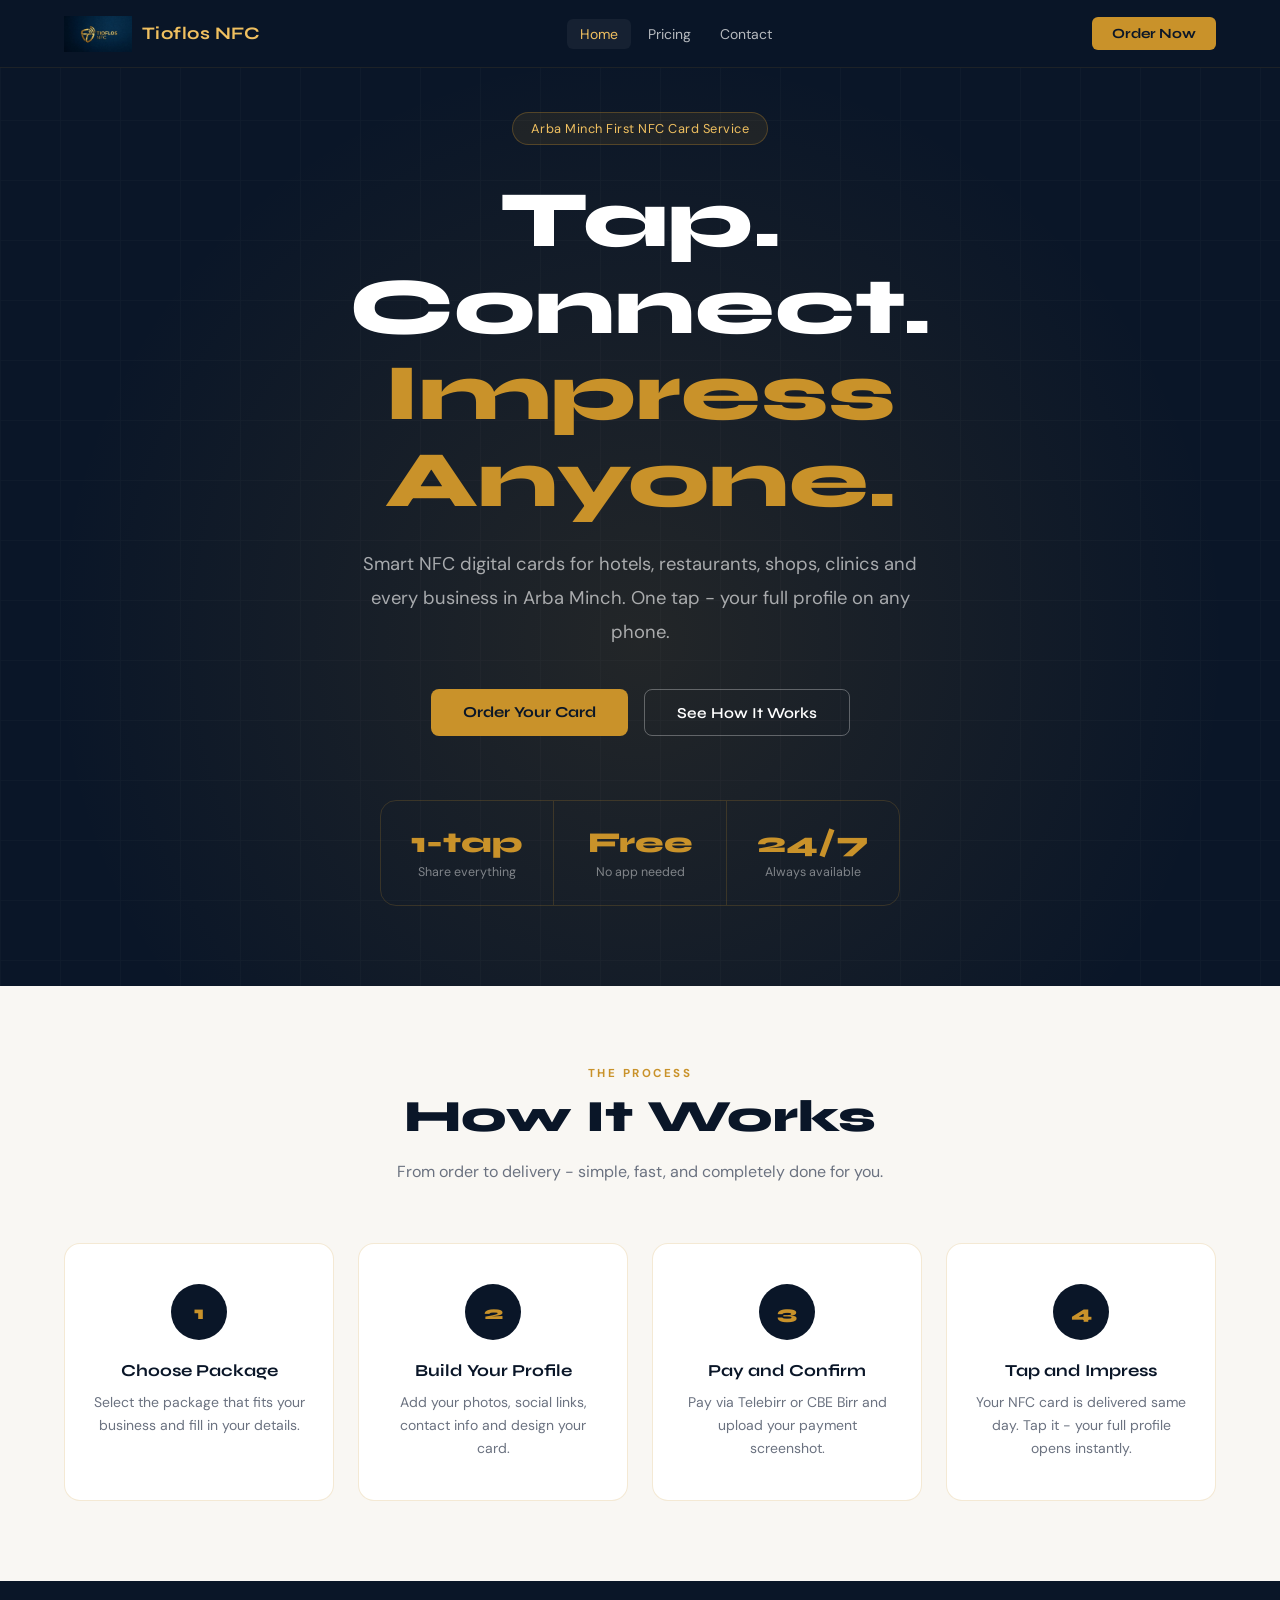
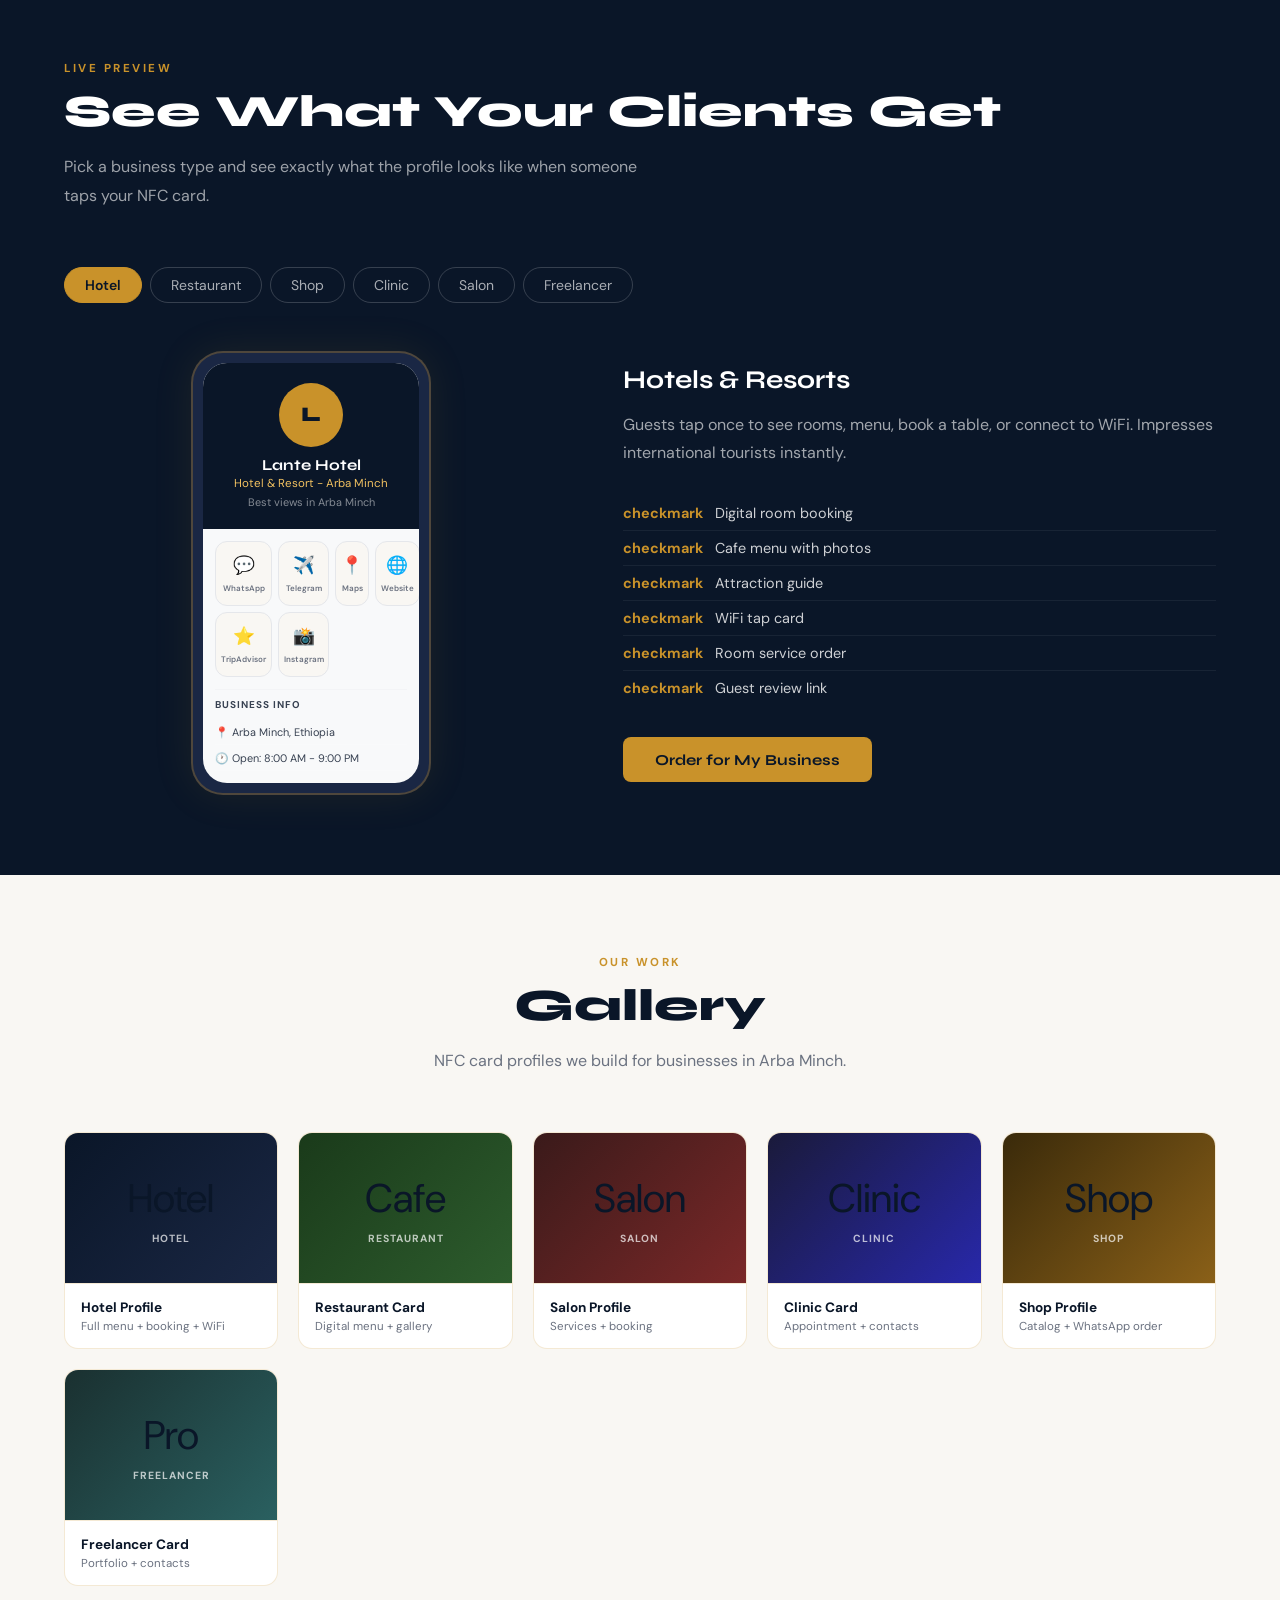
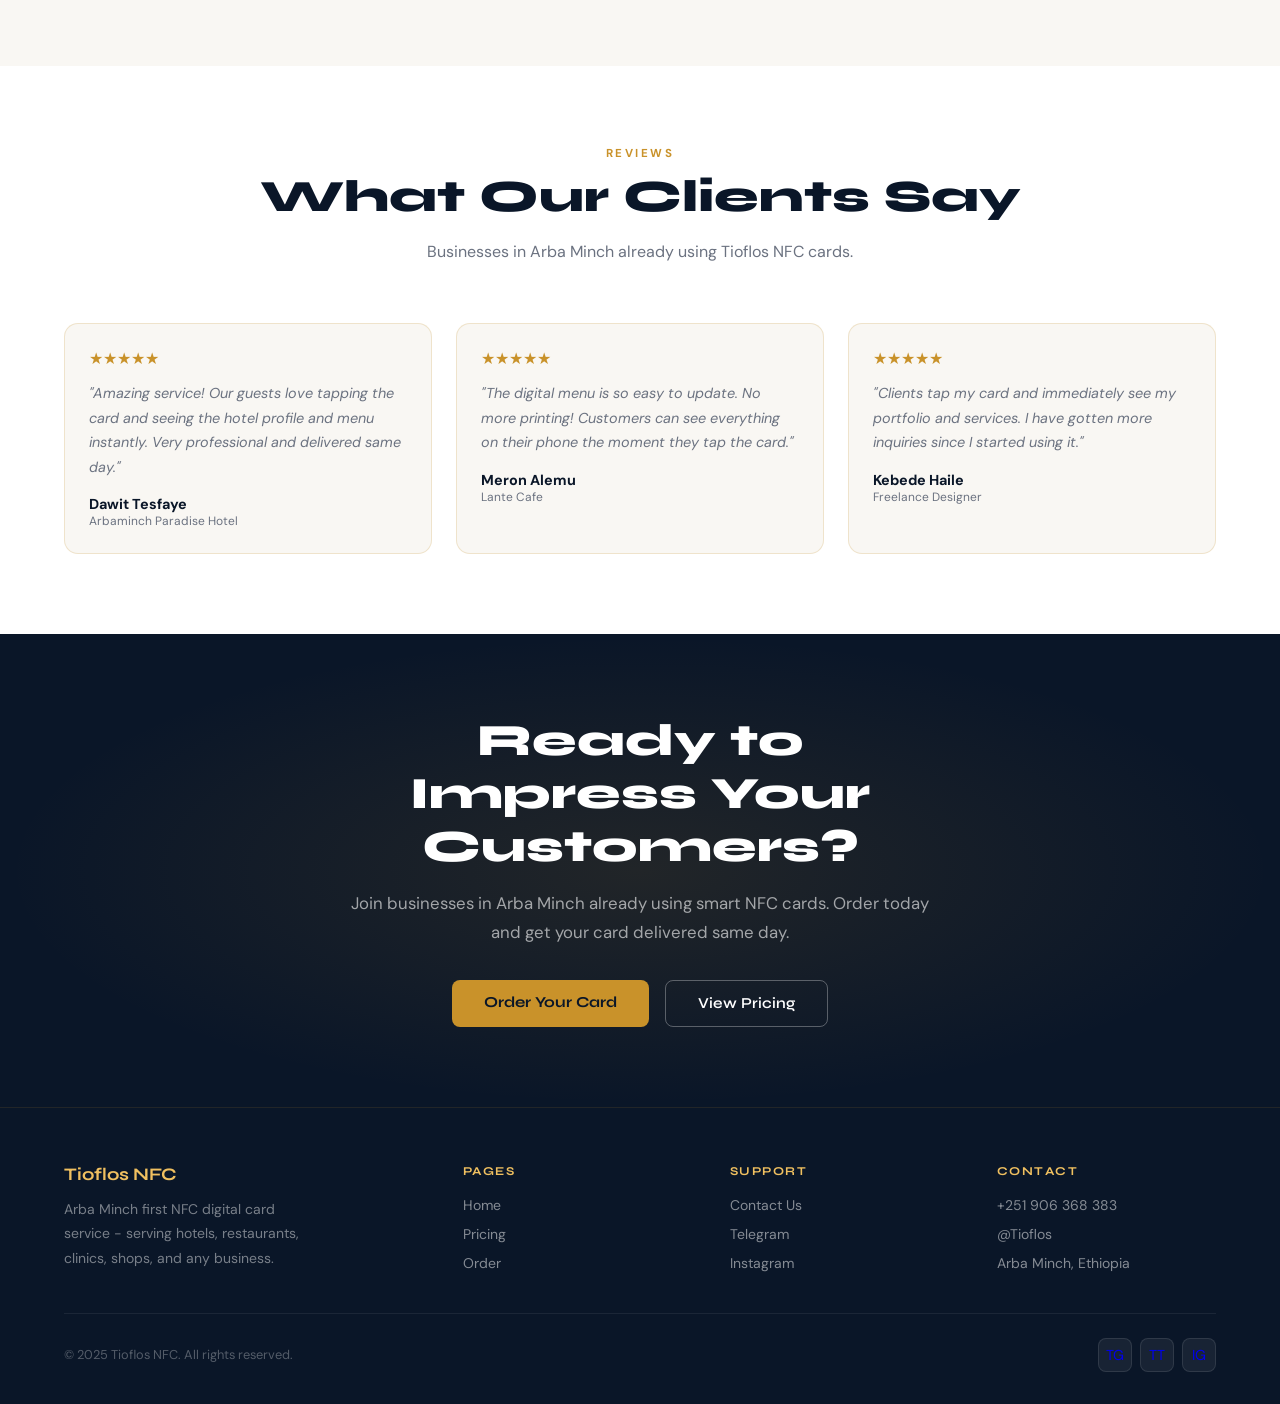
==== commit d72d469f: "Add files via upload new change" ====
--- a/index.html
+++ b/index.html
@@ -1,911 +1,6 @@
-<!DOCTYPE html>
-<html lang="en">
-<head>
-<meta charset="UTF-8">
-<meta name="viewport" content="width=device-width, initial-scale=1.0">
-<title>Tioflos NFC — Smart Digital Cards for Every Business</title>
-<link href="https://fonts.googleapis.com/css2?family=Syne:wght@400;600;700;800&family=DM+Sans:wght@300;400;500&display=swap" rel="stylesheet">
-<style>
-  :root {
-    --navy: #0A1628;
-    --gold: #C9922A;
-    --gold-light: #F0C060;
-    --gold-pale: #FDF3DC;
-    --white: #FFFFFF;
-    --off-white: #F9F7F3;
-    --mid: #6B7280;
-    --border: rgba(201,146,42,0.2);
-  }
-  * { margin: 0; padding: 0; box-sizing: border-box; }
-  html { scroll-behavior: smooth; }
-  body { font-family: 'DM Sans', sans-serif; background: var(--white); color: var(--navy); overflow-x: hidden; }
-  h1,h2,h3,h4 { font-family: 'Syne', sans-serif; }
-
-  /* NAV */
-  nav {
-    position: fixed; top: 0; left: 0; right: 0; z-index: 100;
-    background: rgba(10,22,40,0.96); backdrop-filter: blur(12px);
-    padding: 0 5%;
-    display: flex; align-items: center; justify-content: space-between; height: 70px;
-  }
-  .nav-logo { display: flex; align-items: center; gap: 10px; text-decoration: none; }
-  .nav-logo img { height: 38px; }
-  .nav-logo span { font-family: 'Syne', sans-serif; font-weight: 700; font-size: 1.1rem; color: var(--gold-light); letter-spacing: 0.5px; }
-  .nav-links { display: flex; gap: 2rem; list-style: none; }
-  .nav-links a { color: rgba(255,255,255,0.75); text-decoration: none; font-size: 0.875rem; transition: color 0.2s; }
-  .nav-links a:hover { color: var(--gold-light); }
-  .nav-cta { background: var(--gold); color: var(--navy); padding: 0.5rem 1.25rem; border-radius: 6px; font-family: 'Syne', sans-serif; font-weight: 700; font-size: 0.875rem; text-decoration: none; transition: background 0.2s; }
-  .nav-cta:hover { background: var(--gold-light); }
-
-  /* HERO */
-  .hero {
-    min-height: 100vh; background: var(--navy);
-    display: flex; align-items: center; justify-content: center;
-    text-align: center; padding: 6rem 5% 4rem;
-    position: relative; overflow: hidden;
-  }
-  .hero-bg {
-    position: absolute; inset: 0;
-    background: radial-gradient(ellipse at 50% 60%, rgba(201,146,42,0.12) 0%, transparent 70%);
-  }
-  .hero-content { position: relative; max-width: 780px; }
-  .hero-badge {
-    display: inline-flex; align-items: center; gap: 8px;
-    background: rgba(201,146,42,0.12); border: 1px solid rgba(201,146,42,0.3);
-    border-radius: 100px; padding: 0.4rem 1rem; margin-bottom: 2rem;
-    font-size: 0.8rem; color: var(--gold-light); letter-spacing: 0.5px;
-  }
-  .hero h1 { font-size: clamp(2.5rem, 6vw, 4.5rem); font-weight: 800; color: var(--white); line-height: 1.1; margin-bottom: 1.5rem; }
-  .hero h1 span { color: var(--gold); }
-  .hero p { font-size: 1.15rem; color: rgba(255,255,255,0.65); line-height: 1.8; margin-bottom: 2.5rem; }
-  .hero-btns { display: flex; gap: 1rem; justify-content: center; flex-wrap: wrap; }
-  .btn-primary { background: var(--gold); color: var(--navy); padding: 0.9rem 2rem; border-radius: 8px; font-family: 'Syne', sans-serif; font-weight: 700; font-size: 1rem; text-decoration: none; transition: transform 0.2s, background 0.2s; display: inline-block; }
-  .btn-primary:hover { background: var(--gold-light); transform: translateY(-2px); }
-  .btn-secondary { background: transparent; color: var(--white); border: 1px solid rgba(255,255,255,0.3); padding: 0.9rem 2rem; border-radius: 8px; font-family: 'Syne', sans-serif; font-weight: 600; font-size: 1rem; text-decoration: none; transition: border-color 0.2s; display: inline-block; }
-  .btn-secondary:hover { border-color: var(--gold-light); color: var(--gold-light); }
-  .hero-stats { display: flex; gap: 3rem; justify-content: center; margin-top: 4rem; flex-wrap: wrap; }
-  .hero-stat { text-align: center; }
-  .hero-stat strong { display: block; font-family: 'Syne', sans-serif; font-size: 2rem; font-weight: 800; color: var(--gold); }
-  .hero-stat span { font-size: 0.8rem; color: rgba(255,255,255,0.5); }
-
-  /* SECTIONS */
-  section { padding: 5rem 5%; }
-  .section-label { font-size: 0.75rem; letter-spacing: 2px; text-transform: uppercase; color: var(--gold); font-weight: 600; margin-bottom: 0.75rem; }
-  .section-title { font-size: clamp(1.8rem, 4vw, 2.8rem); font-weight: 800; color: var(--navy); margin-bottom: 1rem; }
-  .section-sub { font-size: 1.05rem; color: var(--mid); max-width: 600px; line-height: 1.75; }
-  .section-header { margin-bottom: 3.5rem; }
-  .section-header.centered { text-align: center; }
-  .section-header.centered .section-sub { margin: 0 auto; }
-
-  /* HOW IT WORKS */
-  .how { background: var(--off-white); }
-  .steps { display: grid; grid-template-columns: repeat(auto-fit, minmax(200px, 1fr)); gap: 2rem; }
-  .step { text-align: center; padding: 2rem 1.5rem; background: var(--white); border-radius: 12px; border: 1px solid var(--border); }
-  .step-num { width: 52px; height: 52px; border-radius: 50%; background: var(--navy); color: var(--gold); font-family: 'Syne', sans-serif; font-weight: 800; font-size: 1.2rem; display: flex; align-items: center; justify-content: center; margin: 0 auto 1rem; }
-  .step h3 { font-size: 1rem; font-weight: 700; margin-bottom: 0.5rem; }
-  .step p { font-size: 0.875rem; color: var(--mid); line-height: 1.6; }
-
-  /* DEMO SECTION */
-  .demo { background: var(--navy); color: var(--white); }
-  .demo .section-title { color: var(--white); }
-  .demo .section-sub { color: rgba(255,255,255,0.6); }
-  .demo-tabs { display: flex; flex-wrap: wrap; gap: 0.5rem; margin-bottom: 2.5rem; }
-  .demo-tab { padding: 0.5rem 1.25rem; border-radius: 100px; border: 1px solid rgba(255,255,255,0.2); background: transparent; color: rgba(255,255,255,0.7); font-size: 0.875rem; cursor: pointer; transition: all 0.2s; font-family: 'DM Sans', sans-serif; }
-  .demo-tab.active { background: var(--gold); border-color: var(--gold); color: var(--navy); font-weight: 600; }
-  .demo-layout { display: grid; grid-template-columns: 1fr 1fr; gap: 3rem; align-items: center; }
-  .demo-phone {
-    width: 260px; margin: 0 auto;
-    background: #1A2744; border-radius: 36px; padding: 12px;
-    border: 2px solid rgba(201,146,42,0.3);
-    box-shadow: 0 0 60px rgba(201,146,42,0.1);
-  }
-  .phone-screen { background: #F8F9FA; border-radius: 28px; overflow: hidden; min-height: 480px; }
-  .phone-header { background: var(--navy); padding: 1.25rem; text-align: center; }
-  .phone-logo-area { width: 60px; height: 60px; border-radius: 50%; background: var(--gold); margin: 0 auto 0.5rem; display: flex; align-items: center; justify-content: center; font-family: 'Syne', sans-serif; font-weight: 800; font-size: 1.1rem; color: var(--navy); }
-  .phone-biz-name { color: var(--white); font-family: 'Syne', sans-serif; font-weight: 700; font-size: 0.9rem; }
-  .phone-biz-type { color: var(--gold-light); font-size: 0.7rem; }
-  .phone-actions { display: grid; grid-template-columns: 1fr 1fr 1fr; gap: 6px; padding: 0.75rem; }
-  .p-action { background: var(--white); border-radius: 8px; padding: 0.6rem 0.4rem; text-align: center; border: 1px solid #E5E7EB; }
-  .p-action-icon { font-size: 1.2rem; display: block; }
-  .p-action-label { font-size: 0.55rem; color: #6B7280; margin-top: 2px; }
-  .phone-section { padding: 0.75rem; }
-  .phone-section-title { font-size: 0.65rem; font-weight: 700; color: #374151; text-transform: uppercase; letter-spacing: 1px; margin-bottom: 0.5rem; }
-  .phone-menu-item { display: flex; justify-content: space-between; align-items: center; padding: 0.4rem 0; border-bottom: 1px solid #F3F4F6; font-size: 0.7rem; color: #374151; }
-  .phone-menu-price { font-weight: 600; color: var(--gold); font-size: 0.7rem; }
-  .demo-info h3 { font-size: 1.5rem; font-weight: 700; margin-bottom: 1rem; color: var(--white); }
-  .demo-info p { color: rgba(255,255,255,0.65); line-height: 1.75; margin-bottom: 1.5rem; }
-  .demo-features { list-style: none; }
-  .demo-features li { display: flex; align-items: center; gap: 0.75rem; padding: 0.5rem 0; color: rgba(255,255,255,0.8); font-size: 0.9rem; }
-  .demo-features li::before { content: '✓'; color: var(--gold); font-weight: 700; }
-
-  /* PRICING */
-  .pricing-grid { display: grid; grid-template-columns: repeat(auto-fit, minmax(260px, 1fr)); gap: 1.5rem; }
-  .pricing-card { border: 1px solid var(--border); border-radius: 16px; padding: 2rem; background: var(--white); transition: transform 0.2s; }
-  .pricing-card:hover { transform: translateY(-4px); }
-  .pricing-card.featured { background: var(--navy); color: var(--white); border-color: var(--gold); }
-  .pricing-badge { background: var(--gold); color: var(--navy); font-size: 0.7rem; font-weight: 700; padding: 0.25rem 0.75rem; border-radius: 100px; display: inline-block; margin-bottom: 1rem; text-transform: uppercase; letter-spacing: 0.5px; }
-  .pricing-name { font-size: 1.1rem; font-weight: 800; font-family: 'Syne', sans-serif; margin-bottom: 0.25rem; }
-  .pricing-card.featured .pricing-name { color: var(--white); }
-  .pricing-price { font-size: 2rem; font-weight: 800; font-family: 'Syne', sans-serif; color: var(--gold); margin: 0.75rem 0; }
-  .pricing-price span { font-size: 0.85rem; font-weight: 400; color: var(--mid); }
-  .pricing-card.featured .pricing-price span { color: rgba(255,255,255,0.5); }
-  .pricing-features { list-style: none; margin: 1.5rem 0; }
-  .pricing-features li { padding: 0.4rem 0; font-size: 0.875rem; color: var(--mid); display: flex; gap: 0.5rem; }
-  .pricing-card.featured .pricing-features li { color: rgba(255,255,255,0.75); }
-  .pricing-features li::before { content: '•'; color: var(--gold); }
-  .pricing-btn { display: block; text-align: center; padding: 0.8rem; border-radius: 8px; font-family: 'Syne', sans-serif; font-weight: 700; font-size: 0.9rem; text-decoration: none; transition: all 0.2s; margin-top: 1.5rem; }
-  .pricing-btn-outline { border: 1.5px solid var(--navy); color: var(--navy); }
-  .pricing-btn-outline:hover { background: var(--navy); color: var(--white); }
-  .pricing-btn-gold { background: var(--gold); color: var(--navy); }
-  .pricing-btn-gold:hover { background: var(--gold-light); }
-
-  /* GALLERY */
-  .gallery { background: var(--off-white); }
-  .gallery-grid { display: grid; grid-template-columns: repeat(auto-fit, minmax(180px, 1fr)); gap: 1rem; }
-  .gallery-card { background: var(--white); border-radius: 12px; overflow: hidden; border: 1px solid var(--border); }
-  .gallery-img { height: 140px; display: flex; align-items: center; justify-content: center; font-size: 2.5rem; }
-  .gallery-caption { padding: 0.75rem 1rem; font-size: 0.8rem; font-weight: 600; color: var(--navy); border-top: 1px solid var(--border); }
-  .gallery-type { font-size: 0.7rem; color: var(--mid); font-weight: 400; }
-
-  /* CARD DESIGNER */
-  .designer { background: var(--white); }
-  .designer-layout { display: grid; grid-template-columns: 1fr 1fr; gap: 3rem; }
-  .designer-form { background: var(--off-white); border-radius: 16px; padding: 2rem; }
-  .form-group { margin-bottom: 1.25rem; }
-  .form-group label { display: block; font-size: 0.8rem; font-weight: 600; color: var(--navy); margin-bottom: 0.4rem; }
-  .form-group input, .form-group select, .form-group textarea {
-    width: 100%; padding: 0.7rem 0.9rem; border: 1px solid var(--border); border-radius: 8px;
-    font-family: 'DM Sans', sans-serif; font-size: 0.875rem; background: var(--white); color: var(--navy);
-    outline: none; transition: border-color 0.2s;
-  }
-  .form-group input:focus, .form-group select:focus { border-color: var(--gold); }
-  .form-row { display: grid; grid-template-columns: 1fr 1fr; gap: 1rem; }
-  .color-options { display: flex; gap: 0.5rem; flex-wrap: wrap; }
-  .color-opt { width: 32px; height: 32px; border-radius: 50%; cursor: pointer; border: 3px solid transparent; transition: border-color 0.2s; }
-  .color-opt.active { border-color: var(--gold); }
-  .designer-preview { position: sticky; top: 90px; }
-  .preview-label { font-size: 0.75rem; color: var(--mid); margin-bottom: 1rem; text-transform: uppercase; letter-spacing: 1px; }
-  .preview-phone {
-    width: 240px; margin: 0 auto;
-    background: #1A2744; border-radius: 32px; padding: 10px;
-    border: 2px solid rgba(201,146,42,0.3);
-  }
-  .preview-screen { background: #F8F9FA; border-radius: 24px; overflow: hidden; min-height: 420px; }
-  .preview-header { padding: 1.25rem; text-align: center; }
-  .preview-avatar { width: 56px; height: 56px; border-radius: 50%; margin: 0 auto 0.5rem; display: flex; align-items: center; justify-content: center; font-family: 'Syne', sans-serif; font-weight: 800; font-size: 1.1rem; color: var(--white); }
-  .preview-name { font-family: 'Syne', sans-serif; font-weight: 700; font-size: 0.85rem; color: var(--white); }
-  .preview-tagline { font-size: 0.65rem; color: rgba(255,255,255,0.6); }
-  .preview-btns { display: grid; grid-template-columns: 1fr 1fr; gap: 6px; padding: 0.75rem; }
-  .p-btn { background: var(--white); border-radius: 8px; padding: 0.5rem; text-align: center; font-size: 0.6rem; color: #374151; border: 1px solid #E5E7EB; }
-
-  /* ORDER */
-  .order { background: var(--navy); color: var(--white); }
-  .order .section-title { color: var(--white); }
-  .order .section-sub { color: rgba(255,255,255,0.6); }
-  .order-form { max-width: 700px; margin: 0 auto; }
-  .o-form-group { margin-bottom: 1.25rem; }
-  .o-form-group label { display: block; font-size: 0.8rem; font-weight: 600; color: rgba(255,255,255,0.8); margin-bottom: 0.4rem; }
-  .o-form-group input, .o-form-group select, .o-form-group textarea {
-    width: 100%; padding: 0.75rem 1rem; border: 1px solid rgba(201,146,42,0.25); border-radius: 8px;
-    font-family: 'DM Sans', sans-serif; font-size: 0.9rem;
-    background: rgba(255,255,255,0.06); color: var(--white); outline: none;
-    transition: border-color 0.2s;
-  }
-  .o-form-group input::placeholder, .o-form-group textarea::placeholder { color: rgba(255,255,255,0.3); }
-  .o-form-group input:focus, .o-form-group select:focus { border-color: var(--gold); }
-  .o-form-group select option { background: var(--navy); }
-  .o-form-row { display: grid; grid-template-columns: 1fr 1fr; gap: 1rem; }
-  .package-cards { display: grid; grid-template-columns: repeat(3, 1fr); gap: 0.75rem; margin-bottom: 1.25rem; }
-  .pkg-card { border: 1.5px solid rgba(201,146,42,0.25); border-radius: 10px; padding: 1rem; cursor: pointer; transition: all 0.2s; text-align: center; }
-  .pkg-card.selected { border-color: var(--gold); background: rgba(201,146,42,0.1); }
-  .pkg-card input { display: none; }
-  .pkg-name { font-family: 'Syne', sans-serif; font-weight: 700; font-size: 0.85rem; color: var(--white); }
-  .pkg-price { font-size: 0.8rem; color: var(--gold); margin-top: 0.25rem; }
-  .payment-opts { display: flex; gap: 0.75rem; flex-wrap: wrap; }
-  .pay-opt { display: flex; align-items: center; gap: 0.5rem; padding: 0.6rem 1rem; border: 1px solid rgba(201,146,42,0.25); border-radius: 8px; cursor: pointer; font-size: 0.85rem; color: rgba(255,255,255,0.8); transition: all 0.2s; }
-  .pay-opt input { margin: 0; }
-  .pay-opt:hover { border-color: var(--gold); }
-  .submit-btn { width: 100%; padding: 1rem; background: var(--gold); color: var(--navy); border: none; border-radius: 10px; font-family: 'Syne', sans-serif; font-weight: 800; font-size: 1rem; cursor: pointer; transition: background 0.2s; margin-top: 1.5rem; }
-  .submit-btn:hover { background: var(--gold-light); }
-  .order-success { display: none; text-align: center; padding: 3rem; }
-  .order-success h3 { font-size: 1.5rem; font-weight: 800; color: var(--gold); margin-bottom: 1rem; }
-  .order-success p { color: rgba(255,255,255,0.7); }
-
-  /* RATINGS */
-  .ratings { background: var(--off-white); }
-  .rating-form-box { background: var(--white); border-radius: 16px; padding: 2rem; border: 1px solid var(--border); max-width: 480px; }
-  .stars-select { display: flex; gap: 0.5rem; margin-bottom: 1rem; }
-  .star-btn { font-size: 2rem; cursor: pointer; filter: grayscale(1); transition: filter 0.2s; background: none; border: none; }
-  .star-btn.active { filter: grayscale(0); }
-  .rating-grid { display: grid; grid-template-columns: 1fr 1fr; gap: 2rem; }
-  .reviews-list { display: flex; flex-direction: column; gap: 1rem; }
-  .review-card { background: var(--white); border-radius: 12px; padding: 1.25rem; border: 1px solid var(--border); }
-  .review-header { display: flex; justify-content: space-between; align-items: flex-start; margin-bottom: 0.5rem; }
-  .reviewer-name { font-weight: 700; font-size: 0.9rem; }
-  .reviewer-biz { font-size: 0.75rem; color: var(--mid); }
-  .review-stars { color: var(--gold); font-size: 0.9rem; }
-  .review-text { font-size: 0.85rem; color: var(--mid); line-height: 1.6; }
-  .review-input-group { margin-bottom: 0.75rem; }
-  .review-input-group label { font-size: 0.75rem; font-weight: 600; color: var(--navy); display: block; margin-bottom: 0.3rem; }
-  .review-input-group input, .review-input-group textarea { width: 100%; padding: 0.6rem 0.8rem; border: 1px solid var(--border); border-radius: 8px; font-family: 'DM Sans', sans-serif; font-size: 0.85rem; background: var(--off-white); outline: none; }
-  .review-submit { width: 100%; padding: 0.75rem; background: var(--navy); color: var(--white); border: none; border-radius: 8px; font-family: 'Syne', sans-serif; font-weight: 700; cursor: pointer; margin-top: 0.75rem; }
-
-  /* CONTACT */
-  .contact { background: var(--white); }
-  .contact-grid { display: grid; grid-template-columns: 1fr 1fr; gap: 4rem; }
-  .contact-info h3 { font-size: 1.5rem; font-weight: 800; margin-bottom: 1.5rem; }
-  .contact-item { display: flex; align-items: center; gap: 1rem; margin-bottom: 1.25rem; }
-  .contact-icon { width: 44px; height: 44px; background: var(--gold-pale); border-radius: 10px; display: flex; align-items: center; justify-content: center; font-size: 1.3rem; flex-shrink: 0; }
-  .contact-item h4 { font-size: 0.8rem; color: var(--mid); margin-bottom: 0.2rem; }
-  .contact-item a, .contact-item p { font-size: 0.95rem; font-weight: 600; color: var(--navy); text-decoration: none; }
-  .contact-item a:hover { color: var(--gold); }
-  .social-row { display: flex; gap: 0.75rem; margin-top: 2rem; }
-  .social-btn { display: flex; align-items: center; gap: 0.5rem; padding: 0.6rem 1.1rem; border-radius: 8px; font-size: 0.85rem; font-weight: 600; text-decoration: none; transition: all 0.2s; }
-  .social-tg { background: #2AABEE22; color: #2AABEE; border: 1px solid #2AABEE44; }
-  .social-tt { background: #00000011; color: #111; border: 1px solid #00000022; }
-  .social-ig { background: #E1306C22; color: #E1306C; border: 1px solid #E1306C44; }
-  .delivery-box { background: var(--navy); color: var(--white); border-radius: 16px; padding: 2rem; }
-  .delivery-box h3 { font-size: 1.1rem; font-weight: 800; margin-bottom: 1.25rem; color: var(--gold-light); }
-  .delivery-item { display: flex; align-items: center; gap: 0.75rem; margin-bottom: 0.75rem; font-size: 0.875rem; }
-  .delivery-item span { color: var(--gold); font-size: 1rem; }
-
-  /* FOOTER */
-  footer { background: var(--navy); color: rgba(255,255,255,0.5); text-align: center; padding: 2rem 5%; }
-  footer a { color: var(--gold-light); text-decoration: none; }
-
-  /* RESPONSIVE */
-  @media (max-width: 768px) {
-    .nav-links { display: none; }
-    .demo-layout, .designer-layout, .contact-grid, .rating-grid { grid-template-columns: 1fr; }
-    .o-form-row, .form-row { grid-template-columns: 1fr; }
-    .package-cards { grid-template-columns: 1fr; }
-    .designer-preview { display: none; }
-  }
-</style>
-</head>
-<body>
-
-<!-- NAV -->
-<nav>
-  <a class="nav-logo" href="#">
-    <img src="logo.png" alt="Tioflos NFC Logo" onerror="this.style.display='none'">
-    <span>Tioflos NFC</span>
-  </a>
-  <ul class="nav-links">
-    <li><a href="#how">How It Works</a></li>
-    <li><a href="#demo">Demo</a></li>
-    <li><a href="#pricing">Pricing</a></li>
-    <li><a href="#gallery">Gallery</a></li>
-    <li><a href="#order">Order</a></li>
-    <li><a href="#contact">Contact</a></li>
-  </ul>
-  <a class="nav-cta" href="#order">Order Now</a>
-</nav>
-
-<!-- HERO -->
-<section class="hero" id="home">
-  <div class="hero-bg"></div>
-  <div class="hero-content">
-    <div class="hero-badge">📍 Arba Minch's First NFC Card Service</div>
-    <h1>Tap. Connect.<br><span>Impress Anyone.</span></h1>
-    <p>Smart NFC digital cards for hotels, restaurants, shops, clinics and every business in Arba Minch. One tap — your full profile on any phone.</p>
-    <div class="hero-btns">
-      <a href="#order" class="btn-primary">Order Your Card</a>
-      <a href="#demo" class="btn-secondary">See How It Works</a>
-    </div>
-    <div class="hero-stats">
-      <div class="hero-stat"><strong>1-tap</strong><span>Share everything</span></div>
-      <div class="hero-stat"><strong>Free</strong><span>No app needed</span></div>
-      <div class="hero-stat"><strong>24/7</strong><span>Always available</span></div>
-    </div>
-  </div>
-</section>
-
-<!-- HOW IT WORKS -->
-<section class="how" id="how">
-  <div class="section-header centered">
-    <div class="section-label">The Process</div>
-    <h2 class="section-title">How It Works</h2>
-    <p class="section-sub">From order to delivery — simple, fast, and completely done for you.</p>
-  </div>
-  <div class="steps">
-    <div class="step">
-      <div class="step-num">1</div>
-      <h3>Place Your Order</h3>
-      <p>Fill the order form with your business details, choose your package, and pick a payment method.</p>
-    </div>
-    <div class="step">
-      <div class="step-num">2</div>
-      <h3>We Build Your Profile</h3>
-      <p>We design your beautiful digital profile with your logo, contacts, menu, gallery, and social links.</p>
-    </div>
-    <div class="step">
-      <div class="step-num">3</div>
-      <h3>Card Delivered to You</h3>
-      <p>Your programmed NFC card is delivered to your door by bike — same day in Arba Minch.</p>
-    </div>
-    <div class="step">
-      <div class="step-num">4</div>
-      <h3>Tap & Impress</h3>
-      <p>Hand someone your card. They tap it. Your full profile opens instantly on their phone. No app needed.</p>
-    </div>
-  </div>
-</section>
-
-<!-- DEMO -->
-<section class="demo" id="demo">
-  <div class="section-header">
-    <div class="section-label">Live Preview</div>
-    <h2 class="section-title">See What Your Clients Get</h2>
-    <p class="section-sub">Pick a business type and see exactly what the profile looks like when someone taps your NFC card.</p>
-  </div>
-  <div class="demo-tabs">
-    <button class="demo-tab active" onclick="setDemo('hotel',this)">🏨 Hotel</button>
-    <button class="demo-tab" onclick="setDemo('restaurant',this)">🍽️ Restaurant</button>
-    <button class="demo-tab" onclick="setDemo('shop',this)">🛒 Shop</button>
-    <button class="demo-tab" onclick="setDemo('clinic',this)">🏥 Clinic</button>
-    <button class="demo-tab" onclick="setDemo('salon',this)">💈 Salon</button>
-    <button class="demo-tab" onclick="setDemo('freelancer',this)">👔 Freelancer</button>
-  </div>
-  <div class="demo-layout">
-    <div>
-      <div class="demo-phone">
-        <div class="phone-screen" id="phone-screen">
-          <!-- Filled by JS -->
-        </div>
-      </div>
-    </div>
-    <div class="demo-info" id="demo-info">
-      <!-- Filled by JS -->
-    </div>
-  </div>
-</section>
-
-<!-- PRICING -->
-<section id="pricing">
-  <div class="section-header centered">
-    <div class="section-label">Packages</div>
-    <h2 class="section-title">Simple, Clear Pricing</h2>
-    <p class="section-sub">All prices include card programming, profile setup, and delivery in Arba Minch.</p>
-  </div>
-  <div class="pricing-grid">
-    <div class="pricing-card">
-      <div class="pricing-name">Starter</div>
-      <div class="pricing-price">800 <span>ETB</span></div>
-      <ul class="pricing-features">
-        <li>1 NFC Card</li>
-        <li>Digital profile setup</li>
-        <li>Contact & WhatsApp button</li>
-        <li>Google Maps link</li>
-        <li>Social media links</li>
-        <li>Same-day delivery</li>
-      </ul>
-      <a href="#order" class="pricing-btn pricing-btn-outline">Order Starter</a>
-    </div>
-    <div class="pricing-card featured">
-      <div class="pricing-badge">Most Popular</div>
-      <div class="pricing-name">Business</div>
-      <div class="pricing-price">4,000 <span>ETB</span></div>
-      <ul class="pricing-features">
-        <li>5 NFC Cards</li>
-        <li>Full profile + branding</li>
-        <li>Digital menu / services</li>
-        <li>Photo gallery</li>
-        <li>Booking form</li>
-        <li>1 month support</li>
-      </ul>
-      <a href="#order" class="pricing-btn pricing-btn-gold">Order Business</a>
-    </div>
-    <div class="pricing-card">
-      <div class="pricing-name">Premium</div>
-      <div class="pricing-price">12,000 <span>ETB</span></div>
-      <ul class="pricing-features">
-        <li>10+ NFC Cards</li>
-        <li>Full branding + design</li>
-        <li>Room service / order form</li>
-        <li>Attraction guide (hotels)</li>
-        <li>WiFi tap card</li>
-        <li>Review link setup</li>
-        <li>6 months support</li>
-      </ul>
-      <a href="#order" class="pricing-btn pricing-btn-outline">Order Premium</a>
-    </div>
-  </div>
-  <p style="text-align:center;margin-top:1.5rem;font-size:0.85rem;color:var(--mid);">Monthly support available — 400 ETB/month for updates, replacements & new staff cards</p>
-</section>
-
-<!-- GALLERY -->
-<section class="gallery" id="gallery">
-  <div class="section-header centered">
-    <div class="section-label">Our Work</div>
-    <h2 class="section-title">Gallery</h2>
-    <p class="section-sub">Real NFC cards and profiles we've built for businesses in Arba Minch.</p>
-  </div>
-  <div class="gallery-grid">
-    <div class="gallery-card">
-      <div class="gallery-img" style="background:linear-gradient(135deg,#0A1628,#1A2744)">🏨</div>
-      <div class="gallery-caption">Hotel Profile<div class="gallery-type">Full menu + booking</div></div>
-    </div>
-    <div class="gallery-card">
-      <div class="gallery-img" style="background:linear-gradient(135deg,#1a3a1a,#2d5c2d)">🍽️</div>
-      <div class="gallery-caption">Restaurant Card<div class="gallery-type">Digital menu + gallery</div></div>
-    </div>
-    <div class="gallery-card">
-      <div class="gallery-img" style="background:linear-gradient(135deg,#3a1a1a,#7a2828)">💈</div>
-      <div class="gallery-caption">Salon Profile<div class="gallery-type">Services + booking</div></div>
-    </div>
-    <div class="gallery-card">
-      <div class="gallery-img" style="background:linear-gradient(135deg,#1a1a3a,#2828aa)">🏥</div>
-      <div class="gallery-caption">Clinic Card<div class="gallery-type">Appointment + contacts</div></div>
-    </div>
-    <div class="gallery-card">
-      <div class="gallery-img" style="background:linear-gradient(135deg,#3a2a0a,#8a6018)">🛒</div>
-      <div class="gallery-caption">Shop Profile<div class="gallery-type">Catalog + WhatsApp order</div></div>
-    </div>
-    <div class="gallery-card">
-      <div class="gallery-img" style="background:linear-gradient(135deg,#1a3030,#2a6060)">👔</div>
-      <div class="gallery-caption">Freelancer Card<div class="gallery-type">Portfolio + contacts</div></div>
-    </div>
-  </div>
-</section>
-
-<!-- CARD DESIGNER -->
-<section class="designer" id="designer">
-  <div class="section-header">
-    <div class="section-label">Design Your Card</div>
-    <h2 class="section-title">Build Your Profile</h2>
-    <p class="section-sub">Fill in your details and see a live preview of your NFC profile before ordering.</p>
-  </div>
-  <div class="designer-layout">
-    <div class="designer-form">
-      <div class="form-row">
-        <div class="form-group">
-          <label>Business / Your Name</label>
-          <input type="text" id="d-name" placeholder="e.g. Lante Hotel" oninput="updatePreview()">
-        </div>
-        <div class="form-group">
-          <label>Business Type</label>
-          <select id="d-type" onchange="updatePreview()">
-            <option>Hotel / Resort</option>
-            <option>Restaurant / Cafe</option>
-            <option>Shop</option>
-            <option>Clinic</option>
-            <option>Salon / Spa</option>
-            <option>Freelancer</option>
-          </select>
-        </div>
-      </div>
-      <div class="form-row">
-        <div class="form-group">
-          <label>Phone Number</label>
-          <input type="text" id="d-phone" placeholder="+251..." oninput="updatePreview()">
-        </div>
-        <div class="form-group">
-          <label>WhatsApp</label>
-          <input type="text" id="d-wa" placeholder="+251..." oninput="updatePreview()">
-        </div>
-      </div>
-      <div class="form-group">
-        <label>Tagline / Short Description</label>
-        <input type="text" id="d-tagline" placeholder="e.g. Best views in Arba Minch" oninput="updatePreview()">
-      </div>
-      <div class="form-group">
-        <label>Card Background Color</label>
-        <div class="color-options">
-          <div class="color-opt active" style="background:#0A1628" onclick="setColor('#0A1628',this)"></div>
-          <div class="color-opt" style="background:#1a3a1a" onclick="setColor('#1a3a1a',this)"></div>
-          <div class="color-opt" style="background:#3a1a1a" onclick="setColor('#3a1a1a',this)"></div>
-          <div class="color-opt" style="background:#1a1a3a" onclick="setColor('#1a1a3a',this)"></div>
-          <div class="color-opt" style="background:#3a2a0a" onclick="setColor('#3a2a0a',this)"></div>
-          <div class="color-opt" style="background:#2a1a3a" onclick="setColor('#2a1a3a',this)"></div>
-        </div>
-      </div>
-      <a href="#order" class="btn-primary" style="display:block;text-align:center;margin-top:1rem">Order This Design →</a>
-    </div>
-    <div class="designer-preview">
-      <div class="preview-label">Live Preview</div>
-      <div class="preview-phone">
-        <div class="preview-screen">
-          <div class="preview-header" id="prev-header" style="background:#0A1628">
-            <div class="preview-avatar" id="prev-avatar" style="background:#C9922A">T</div>
-            <div class="preview-name" id="prev-name">Your Business Name</div>
-            <div class="preview-tagline" id="prev-tagline">Your tagline here</div>
-          </div>
-          <div style="padding:0.75rem">
-            <div class="preview-btns">
-              <div class="p-btn">📞 Call</div>
-              <div class="p-btn">💬 WhatsApp</div>
-              <div class="p-btn">📍 Location</div>
-              <div class="p-btn">📸 Instagram</div>
-            </div>
-            <div style="margin-top:0.75rem;padding:0.5rem;background:#F3F4F6;border-radius:8px;font-size:0.65rem;color:#374151;font-weight:700;text-transform:uppercase;letter-spacing:1px">Services / Menu</div>
-            <div style="padding:0.4rem 0;font-size:0.65rem;color:#6B7280">Your services will appear here</div>
-          </div>
-        </div>
-      </div>
-    </div>
-  </div>
-</section>
-
-<!-- ORDER -->
-<section class="order" id="order">
-  <div class="section-header centered">
-    <div class="section-label">Place Your Order</div>
-    <h2 class="section-title">Order Your NFC Card</h2>
-    <p class="section-sub">Fill in your details and we'll deliver your card to you in Arba Minch.</p>
-  </div>
-  <div class="order-form" id="order-form">
-    <div class="o-form-row">
-      <div class="o-form-group">
-        <label>Business / Your Name *</label>
-        <input type="text" id="o-biz" placeholder="e.g. Lante Hotel">
-      </div>
-      <div class="o-form-group">
-        <label>Business Type *</label>
-        <select id="o-type">
-          <option value="">Select type...</option>
-          <option>Hotel / Resort</option>
-          <option>Restaurant / Cafe</option>
-          <option>Shop / Supermarket</option>
-          <option>Clinic / Pharmacy</option>
-          <option>Salon / Spa</option>
-          <option>School / College</option>
-          <option>Freelancer</option>
-          <option>Other</option>
-        </select>
-      </div>
-    </div>
-    <div class="o-form-row">
-      <div class="o-form-group">
-        <label>Phone Number *</label>
-        <input type="tel" id="o-phone" placeholder="+251...">
-      </div>
-      <div class="o-form-group">
-        <label>WhatsApp Number</label>
-        <input type="tel" id="o-wa" placeholder="+251...">
-      </div>
-    </div>
-    <div class="o-form-group">
-      <label>Instagram / Facebook / TikTok (optional)</label>
-      <input type="text" id="o-social" placeholder="e.g. @yourbusiness">
-    </div>
-    <div class="o-form-group">
-      <label>Choose Your Package *</label>
-      <div class="package-cards">
-        <label class="pkg-card selected" onclick="selectPkg(this)">
-          <input type="radio" name="pkg" value="Starter — 800 ETB" checked>
-          <div class="pkg-name">Starter</div>
-          <div class="pkg-price">800 ETB</div>
-        </label>
-        <label class="pkg-card" onclick="selectPkg(this)">
-          <input type="radio" name="pkg" value="Business — 4,000 ETB">
-          <div class="pkg-name">Business</div>
-          <div class="pkg-price">4,000 ETB</div>
-        </label>
-        <label class="pkg-card" onclick="selectPkg(this)">
-          <input type="radio" name="pkg" value="Premium — 12,000 ETB">
-          <div class="pkg-name">Premium</div>
-          <div class="pkg-price">12,000 ETB</div>
-        </label>
-      </div>
-    </div>
-    <div class="o-form-group">
-      <label>Delivery Address (area / landmark in Arba Minch) *</label>
-      <input type="text" id="o-address" placeholder="e.g. Near Arba Minch University, Sikela area">
-    </div>
-    <div class="o-form-group">
-      <label>Preferred Delivery Time</label>
-      <select id="o-time">
-        <option>Morning (8am–12pm)</option>
-        <option>Afternoon (12pm–5pm)</option>
-        <option>Evening (5pm–8pm)</option>
-        <option>Any time</option>
-      </select>
-    </div>
-    <div class="o-form-group">
-      <label>Payment Method *</label>
-      <div class="payment-opts">
-        <label class="pay-opt"><input type="radio" name="pay" value="Telebirr" checked> 📱 Telebirr</label>
-        <label class="pay-opt"><input type="radio" name="pay" value="CBE Birr"> 🏦 CBE Birr</label>
-        <label class="pay-opt"><input type="radio" name="pay" value="Cash on Delivery"> 💵 Cash on Delivery</label>
-      </div>
-    </div>
-    <div class="o-form-group">
-      <label>Additional Notes (logo, colors, special requests)</label>
-      <textarea id="o-notes" rows="3" placeholder="e.g. Our logo is blue and gold, we want a digital menu with 10 items..."></textarea>
-    </div>
-    <button class="submit-btn" onclick="submitOrder()">📲 Send Order via Telegram</button>
-  </div>
-  <div class="order-success" id="order-success">
-    <div style="font-size:3rem;margin-bottom:1rem">🎉</div>
-    <h3>Order Sent!</h3>
-    <p>Your order has been sent to Tioflos NFC on Telegram. We'll confirm within 1–2 hours and deliver to you by bike!</p>
-    <a href="#home" class="btn-primary" style="display:inline-block;margin-top:1.5rem">Back to Home</a>
-  </div>
-</section>
-
-<!-- RATINGS -->
-<section class="ratings" id="ratings">
-  <div class="section-header centered">
-    <div class="section-label">Reviews</div>
-    <h2 class="section-title">What Our Clients Say</h2>
-  </div>
-  <div class="rating-grid">
-    <div>
-      <div class="rating-form-box">
-        <h3 style="font-size:1.1rem;font-weight:800;margin-bottom:1rem">Leave a Review</h3>
-        <div class="stars-select" id="star-row">
-          <button class="star-btn" onclick="setStar(1)">⭐</button>
-          <button class="star-btn" onclick="setStar(2)">⭐</button>
-          <button class="star-btn" onclick="setStar(3)">⭐</button>
-          <button class="star-btn" onclick="setStar(4)">⭐</button>
-          <button class="star-btn" onclick="setStar(5)">⭐</button>
-        </div>
-        <div class="review-input-group">
-          <label>Your Name</label>
-          <input type="text" id="r-name" placeholder="e.g. Abebe Kebede">
-        </div>
-        <div class="review-input-group">
-          <label>Your Business</label>
-          <input type="text" id="r-biz" placeholder="e.g. Lante Hotel">
-        </div>
-        <div class="review-input-group">
-          <label>Your Review</label>
-          <textarea id="r-text" rows="3" placeholder="Tell others about your experience..."></textarea>
-        </div>
-        <button class="review-submit" onclick="submitReview()">Submit Review</button>
-      </div>
-    </div>
-    <div>
-      <div class="reviews-list" id="reviews-list">
-        <div class="review-card">
-          <div class="review-header">
-            <div><div class="reviewer-name">Dawit Tesfaye</div><div class="reviewer-biz">Arbaminch Paradise Hotel</div></div>
-            <div class="review-stars">⭐⭐⭐⭐⭐</div>
-          </div>
-          <p class="review-text">Amazing service! Our guests love tapping the card and seeing the hotel profile and menu instantly. Very professional and delivered same day.</p>
-        </div>
-        <div class="review-card">
-          <div class="review-header">
-            <div><div class="reviewer-name">Meron Alemu</div><div class="reviewer-biz">Lante Cafe</div></div>
-            <div class="review-stars">⭐⭐⭐⭐⭐</div>
-          </div>
-          <p class="review-text">The digital menu is so easy to update. No more printing! Customers can see everything on their phone the moment they tap the card.</p>
-        </div>
-      </div>
-    </div>
-  </div>
-</section>
-
-<!-- CONTACT -->
-<section class="contact" id="contact">
-  <div class="section-header">
-    <div class="section-label">Get In Touch</div>
-    <h2 class="section-title">Contact Us</h2>
-  </div>
-  <div class="contact-grid">
-    <div class="contact-info">
-      <h3>We're here to help</h3>
-      <div class="contact-item">
-        <div class="contact-icon">📞</div>
-        <div><h4>Phone</h4><a href="tel:+251906368383">+251 906 368 383</a></div>
-      </div>
-      <div class="contact-item">
-        <div class="contact-icon">💬</div>
-        <div><h4>Telegram</h4><a href="https://t.me/Tioflos" target="_blank">@Tioflos</a></div>
-      </div>
-      <div class="contact-item">
-        <div class="contact-icon">📍</div>
-        <div><h4>Location</h4><p>Arba Minch, Ethiopia</p></div>
-      </div>
-      <div class="social-row">
-        <a class="social-btn social-tg" href="https://t.me/Tioflos" target="_blank">✈️ Telegram</a>
-        <a class="social-btn social-tt" href="https://tiktok.com/@Tiofols6" target="_blank">🎵 TikTok</a>
-        <a class="social-btn social-ig" href="https://instagram.com/TIOFLOS1" target="_blank">📸 Instagram</a>
-      </div>
-    </div>
-    <div>
-      <div class="delivery-box">
-        <h3>🚲 Bike Delivery in Arba Minch</h3>
-        <div class="delivery-item"><span>✓</span> Same-day delivery within city center</div>
-        <div class="delivery-item"><span>✓</span> Delivery to Sikela, Shecha, and nearby areas</div>
-        <div class="delivery-item"><span>✓</span> Free delivery within city center</div>
-        <div class="delivery-item"><span>✓</span> Outside areas — small delivery fee applies</div>
-        <div class="delivery-item"><span>✓</span> Payment: Telebirr, CBE Birr, or Cash on delivery</div>
-        <div style="margin-top:1.5rem;padding:1rem;background:rgba(201,146,42,0.1);border-radius:10px;border:1px solid rgba(201,146,42,0.3)">
-          <p style="font-size:0.85rem;color:rgba(255,255,255,0.8)">Tioflos NFC is Arba Minch's first and most complete NFC digital card service — serving hotels, restaurants, clinics, shops, and any business.</p>
-        </div>
-      </div>
-    </div>
-  </div>
-</section>
-
-<!-- FOOTER -->
-<footer>
-  <img src="logo.png" alt="Tioflos NFC" style="height:40px;margin-bottom:1rem;opacity:0.8" onerror="this.style.display='none'">
-  <p style="margin-bottom:0.5rem;font-family:'Syne',sans-serif;color:rgba(255,255,255,0.6)">Tioflos NFC — Arba Minch, Ethiopia</p>
-  <p style="font-size:0.8rem">
-    <a href="tel:+251906368383">+251 906 368 383</a> &nbsp;|&nbsp;
-    <a href="https://t.me/Tioflos">@Tioflos</a> &nbsp;|&nbsp;
-    <a href="https://tiktok.com/@Tiofols6">@Tiofols6</a> &nbsp;|&nbsp;
-    <a href="https://instagram.com/TIOFLOS1">@TIOFLOS1</a>
-  </p>
-  <p style="margin-top:1rem;font-size:0.75rem;opacity:0.5">© 2025 Tioflos NFC. All rights reserved.</p>
-</footer>
-
-<script>
-// DEMO SECTION
-const demoData = {
-  hotel: {
-    name: "Lante Hotel",
-    type: "Hotel & Resort · Arba Minch",
-    color: "#0A1628",
-    features: ["Digital room booking","Cafe menu with photos","Attraction guide","WiFi tap card","Room service order","Guest review link"],
-    info: "Hotels & Resorts",
-    desc: "Complete hospitality package — guests tap once to see rooms, menu, book a table, or connect to WiFi. Impresses international tourists.",
-    menu: [["Breakfast Combo","85 ETB"],["Tilapia Special","150 ETB"],["Local Injera","60 ETB"]]
-  },
-  restaurant: {
-    name: "Arba Minch Cafe",
-    type: "Restaurant & Cafe",
-    color: "#1a3a1a",
-    features: ["Full digital menu with prices","WhatsApp order","Table reservation form","Photo gallery","Google Maps link","Social media"],
-    info: "Restaurants & Cafes",
-    desc: "Customers scan or tap, see the full menu with photos and prices, and order directly on WhatsApp. No printing cost — update menu anytime.",
-    menu: [["Coffee","25 ETB"],["Tilapia","130 ETB"],["Shiro","45 ETB"]]
-  },
-  shop: {
-    name: "Shecha Market",
-    type: "Shop & Supermarket",
-    color: "#3a2a0a",
-    features: ["Product catalog","WhatsApp order","Price list","Opening hours","Location & directions","Promotions"],
-    info: "Shops & Markets",
-    desc: "Customers browse your products, check prices, and send an order on WhatsApp — all from one tap on your NFC card.",
-    menu: [["Teff (1kg)","55 ETB"],["Cooking Oil","180 ETB"],["Sugar (1kg)","65 ETB"]]
-  },
-  clinic: {
-    name: "Arba Minch Clinic",
-    type: "Health Clinic",
-    color: "#1a1a3a",
-    features: ["Appointment booking","Doctor profiles","Services & prices","Opening hours","Emergency contact","Location"],
-    info: "Clinics & Pharmacies",
-    desc: "Patients tap once to book an appointment, see available doctors, and find the clinic location. Very professional and trusted.",
-    menu: [["Consultation","100 ETB"],["Lab Test","200 ETB"],["Pharmacy","Open 24h"]]
-  },
-  salon: {
-    name: "Beauty Palace",
-    type: "Salon & Spa",
-    color: "#3a1a1a",
-    features: ["Services & prices","Booking form","Photo gallery","Opening hours","WhatsApp chat","Instagram gallery"],
-    info: "Salons & Spas",
-    desc: "Show your services with prices, let clients book appointments, and display your best work in a beautiful gallery.",
-    menu: [["Haircut","80 ETB"],["Color","250 ETB"],["Facial","150 ETB"]]
-  },
-  freelancer: {
-    name: "Kebede Designs",
-    type: "Graphic Designer · Freelancer",
-    color: "#2a1a3a",
-    features: ["Portfolio gallery","Services & rates","Booking / inquiry form","Social media links","CV download","WhatsApp contact"],
-    info: "Freelancers & Professionals",
-    desc: "Share your full portfolio, services, and rates — tap your card and clients see everything they need to hire you.",
-    menu: [["Logo Design","500 ETB"],["Social Media","300 ETB"],["Print Design","400 ETB"]]
-  }
-};
-
-let currentColor = '#0A1628';
-let selectedStar = 0;
-
-function setDemo(type, btn) {
-  document.querySelectorAll('.demo-tab').forEach(t => t.classList.remove('active'));
-  btn.classList.add('active');
-  const d = demoData[type];
-  document.getElementById('phone-screen').innerHTML = `
-    <div class="phone-header" style="background:${d.color}">
-      <div class="phone-logo-area">${d.name[0]}</div>
-      <div class="phone-biz-name">${d.name}</div>
-      <div class="phone-biz-type">${d.type}</div>
-    </div>
-    <div class="phone-actions">
-      <div class="p-action"><span class="p-action-icon">📞</span><span class="p-action-label">Call</span></div>
-      <div class="p-action"><span class="p-action-icon">💬</span><span class="p-action-label">WhatsApp</span></div>
-      <div class="p-action"><span class="p-action-icon">📍</span><span class="p-action-label">Map</span></div>
-      <div class="p-action"><span class="p-action-icon">📸</span><span class="p-action-label">Gallery</span></div>
-      <div class="p-action"><span class="p-action-icon">⭐</span><span class="p-action-label">Review</span></div>
-      <div class="p-action"><span class="p-action-icon">📋</span><span class="p-action-label">Book</span></div>
-    </div>
-    <div class="phone-section">
-      <div class="phone-section-title">Services / Menu</div>
-      ${d.menu.map(([item, price]) => `<div class="phone-menu-item"><span>${item}</span><span class="phone-menu-price">${price}</span></div>`).join('')}
-    </div>
-  `;
-  document.getElementById('demo-info').innerHTML = `
-    <h3>${d.info}</h3>
-    <p>${d.desc}</p>
-    <ul class="demo-features">
-      ${d.features.map(f => `<li>${f}</li>`).join('')}
-    </ul>
-    <a href="#order" class="btn-primary" style="display:inline-block;margin-top:1.5rem">Order for My Business →</a>
-  `;
-}
-
-function updatePreview() {
-  const name = document.getElementById('d-name').value || 'Your Business';
-  const tagline = document.getElementById('d-tagline').value || 'Your tagline here';
-  document.getElementById('prev-header').style.background = currentColor;
-  document.getElementById('prev-avatar').textContent = name[0].toUpperCase();
-  document.getElementById('prev-name').textContent = name;
-  document.getElementById('prev-tagline').textContent = tagline;
-}
-
-function setColor(color, el) {
-  currentColor = color;
-  document.querySelectorAll('.color-opt').forEach(c => c.classList.remove('active'));
-  el.classList.add('active');
-  updatePreview();
-}
-
-function selectPkg(el) {
-  document.querySelectorAll('.pkg-card').forEach(c => c.classList.remove('selected'));
-  el.classList.add('selected');
-}
-
-function submitOrder() {
-  const biz = document.getElementById('o-biz').value;
-  const type = document.getElementById('o-type').value;
-  const phone = document.getElementById('o-phone').value;
-  const wa = document.getElementById('o-wa').value;
-  const social = document.getElementById('o-social').value;
-  const pkg = document.querySelector('input[name="pkg"]:checked')?.value || '';
-  const address = document.getElementById('o-address').value;
-  const time = document.getElementById('o-time').value;
-  const pay = document.querySelector('input[name="pay"]:checked')?.value || '';
-  const notes = document.getElementById('o-notes').value;
-
-  if (!biz || !type || !phone || !address) {
-    alert('Please fill in all required fields (*)');
-    return;
-  }
-
-  const msg = `🔔 NEW ORDER — Tioflos NFC\n\n📌 Business: ${biz}\n🏢 Type: ${type}\n📦 Package: ${pkg}\n\n📞 Phone: ${phone}\n💬 WhatsApp: ${wa || 'Not provided'}\n📱 Social: ${social || 'Not provided'}\n\n📍 Delivery Address: ${address}\n🕐 Preferred Time: ${time}\n💳 Payment: ${pay}\n\n📝 Notes: ${notes || 'None'}\n\n✅ Sent from tioflosnfc.github.io`;
-
-  const tgUrl = `https://t.me/Tioflos?text=${encodeURIComponent(msg)}`;
-  window.open(tgUrl, '_blank');
-
-  document.getElementById('order-form').style.display = 'none';
-  document.getElementById('order-success').style.display = 'block';
-}
-
-function setStar(n) {
-  selectedStar = n;
-  document.querySelectorAll('.star-btn').forEach((btn, i) => {
-    btn.classList.toggle('active', i < n);
-  });
-}
-
-function submitReview() {
-  const name = document.getElementById('r-name').value;
-  const biz = document.getElementById('r-biz').value;
-  const text = document.getElementById('r-text').value;
-  if (!name || !text || selectedStar === 0) { alert('Please fill in your name, review, and rating.'); return; }
-  const stars = '⭐'.repeat(selectedStar);
-  const card = document.createElement('div');
-  card.className = 'review-card';
-  card.innerHTML = `
-    <div class="review-header">
-      <div><div class="reviewer-name">${name}</div><div class="reviewer-biz">${biz}</div></div>
-      <div class="review-stars">${stars}</div>
-    </div>
-    <p class="review-text">${text}</p>
-  `;
-  document.getElementById('reviews-list').prepend(card);
-  document.getElementById('r-name').value = '';
-  document.getElementById('r-biz').value = '';
-  document.getElementById('r-text').value = '';
-  setStar(0);
-}
-
-// Init
-setDemo('hotel', document.querySelector('.demo-tab'));
-</script>
-</body>
-</html>
+﻿<!DOCTYPE html><html lang="en"><head><meta charset="UTF-8"><meta name="viewport" content="width=device-width, initial-scale=1.0"><title>Tioflos NFC - Smart Digital Cards for Every Business</title><link href="https://fonts.googleapis.com/css2?family=Syne:wght@400;600;700;800&family=DM+Sans:wght@300;400;500&display=swap" rel="stylesheet"><link rel="stylesheet" href="styles.css"><style>.hero{min-height:100vh;background:var(--navy);display:flex;align-items:center;justify-content:center;text-align:center;padding:7rem 5% 5rem;position:relative;overflow:hidden}.hero-bg{position:absolute;inset:0;background:radial-gradient(ellipse at 50% 65%,rgba(201,146,42,.13) 0%,transparent 65%)}.hero-grid{position:absolute;inset:0;opacity:.025;background-image:linear-gradient(rgba(255,255,255,.8) 1px,transparent 1px),linear-gradient(90deg,rgba(255,255,255,.8) 1px,transparent 1px);background-size:60px 60px}.hero-content{position:relative;max-width:820px}.hero-badge{display:inline-flex;align-items:center;gap:8px;background:rgba(201,146,42,.1);border:1px solid rgba(201,146,42,.3);border-radius:100px;padding:.45rem 1.1rem;margin-bottom:2rem;font-size:.8rem;color:var(--gold-light);letter-spacing:.5px}.hero h1{font-size:clamp(2.8rem,7vw,5rem);font-weight:800;color:var(--white);line-height:1.08;margin-bottom:1.5rem}.hero h1 span{color:var(--gold)}.hero p{font-size:1.15rem;color:rgba(255,255,255,.62);line-height:1.85;margin-bottom:2.5rem;max-width:600px;margin-left:auto;margin-right:auto}.hero-btns{display:flex;gap:1rem;justify-content:center;flex-wrap:wrap;margin-bottom:4rem}.hero-stats{display:flex;justify-content:center;flex-wrap:wrap;border:1px solid rgba(201,146,42,.2);border-radius:16px;overflow:hidden;max-width:520px;margin:0 auto}.hero-stat{flex:1;min-width:120px;text-align:center;padding:1.5rem 1rem;border-right:1px solid rgba(201,146,42,.2)}.hero-stat:last-child{border-right:none}.hero-stat strong{display:block;font-family:Syne,sans-serif;font-size:1.8rem;font-weight:800;color:var(--gold)}.hero-stat span{font-size:.78rem;color:rgba(255,255,255,.45)}.how{background:var(--off-white)}.steps{display:grid;grid-template-columns:repeat(auto-fit,minmax(220px,1fr));gap:1.5rem}.step{text-align:center;padding:2.5rem 1.75rem;background:var(--white);border-radius:16px;border:1px solid var(--border);transition:transform .2s,box-shadow .2s}.step:hover{transform:translateY(-4px);box-shadow:0 8px 32px rgba(10,22,40,.08)}.step-num{width:56px;height:56px;border-radius:50%;background:var(--navy);color:var(--gold);font-family:Syne,sans-serif;font-weight:800;font-size:1.2rem;display:flex;align-items:center;justify-content:center;margin:0 auto 1.25rem}.step h3{font-size:1.05rem;font-weight:700;margin-bottom:.6rem}.step p{font-size:.875rem;color:var(--mid);line-height:1.65}.demo{background:var(--navy);color:var(--white)}.demo .section-title{color:var(--white)}.demo .section-sub{color:rgba(255,255,255,.6)}.demo-tabs{display:flex;flex-wrap:wrap;gap:.5rem;margin-bottom:3rem}.demo-tab{padding:.5rem 1.25rem;border-radius:100px;border:1px solid rgba(255,255,255,.18);background:transparent;color:rgba(255,255,255,.65);font-size:.875rem;cursor:pointer;transition:all .2s;font-family:"DM Sans",sans-serif}.demo-tab.active{background:var(--gold);border-color:var(--gold);color:var(--navy);font-weight:600}.demo-tab:hover:not(.active){border-color:rgba(255,255,255,.4);color:var(--white)}.demo-layout{display:grid;grid-template-columns:1fr 1.2fr;gap:4rem;align-items:center}.demo-info h3{font-size:1.6rem;font-weight:700;margin-bottom:1rem;color:var(--white)}.demo-info p{color:rgba(255,255,255,.62);line-height:1.8;margin-bottom:1.75rem}.demo-features{list-style:none;margin-bottom:2rem}.demo-features li{display:flex;align-items:center;gap:.75rem;padding:.5rem 0;color:rgba(255,255,255,.8);font-size:.9rem;border-bottom:1px solid rgba(255,255,255,.06)}.demo-features li:last-child{border-bottom:none}.demo-features li::before{content:"checkmark";color:var(--gold);font-weight:700;flex-shrink:0}.gallery{background:var(--off-white)}.gallery-grid{display:grid;grid-template-columns:repeat(auto-fill,minmax(200px,1fr));gap:1.25rem}.gallery-card{background:var(--white);border-radius:14px;overflow:hidden;border:1px solid var(--border);transition:transform .2s,box-shadow .2s}.gallery-card:hover{transform:translateY(-4px);box-shadow:0 8px 28px rgba(10,22,40,.1)}.gallery-img{height:150px;display:flex;align-items:center;justify-content:center;flex-direction:column;gap:.5rem}.gallery-img span{font-size:2.5rem}.gallery-img small{font-size:.65rem;font-weight:700;letter-spacing:1px;text-transform:uppercase;color:rgba(255,255,255,.7)}.gallery-caption{padding:.9rem 1rem;font-size:.85rem;font-weight:700;color:var(--navy);border-top:1px solid var(--border)}.gallery-type{font-size:.72rem;color:var(--mid);font-weight:400;margin-top:.2rem}.reviews-strip{background:var(--white)}.reviews-grid{display:grid;grid-template-columns:repeat(auto-fit,minmax(280px,1fr));gap:1.5rem}.review-card{background:var(--off-white);border-radius:14px;padding:1.5rem;border:1px solid var(--border)}.review-stars{color:var(--gold);font-size:1rem;margin-bottom:.75rem}.review-text{font-size:.9rem;color:var(--mid);line-height:1.7;margin-bottom:1rem;font-style:italic}.reviewer-name{font-weight:700;font-size:.9rem}.reviewer-biz{font-size:.75rem;color:var(--mid)}.cta-banner{background:var(--navy);text-align:center;padding:5rem 5%;position:relative;overflow:hidden}.cta-banner::before{content:"";position:absolute;inset:0;background:radial-gradient(ellipse at 50% 50%,rgba(201,146,42,.12) 0%,transparent 70%)}.cta-banner-content{position:relative;max-width:600px;margin:0 auto}.cta-banner h2{font-size:clamp(1.8rem,4vw,2.8rem);font-weight:800;color:var(--white);margin-bottom:1rem}.cta-banner p{color:rgba(255,255,255,.6);margin-bottom:2rem;font-size:1.05rem;line-height:1.75}.cta-btns{display:flex;gap:1rem;justify-content:center;flex-wrap:wrap}.phone-wrap{width:240px;margin:0 auto;background:#1A2744;border-radius:32px;padding:10px;border:2px solid rgba(201,146,42,.3);box-shadow:0 0 40px rgba(201,146,42,.1)}.phone-screen{background:#F8F9FA;border-radius:24px;overflow:hidden;min-height:420px}.phone-header{padding:1.25rem;text-align:center}.phone-logo-area{width:64px;height:64px;border-radius:50%;background:var(--gold);margin:0 auto .6rem;display:flex;align-items:center;justify-content:center;font-family:Syne,sans-serif;font-weight:800;font-size:1.3rem;color:var(--navy)}.phone-biz-name{color:var(--white);font-family:Syne,sans-serif;font-weight:700;font-size:.95rem}.phone-biz-type{color:var(--gold-light);font-size:.72rem;margin-top:2px}.phone-tagline{color:rgba(255,255,255,.5);font-size:.68rem;margin-top:4px}.phone-links-grid{display:grid;grid-template-columns:repeat(4,1fr);gap:6px;padding:.75rem}.phone-link-btn{display:flex;flex-direction:column;align-items:center;gap:.3rem;padding:.75rem .3rem;background:var(--off-white);border-radius:12px;border:1px solid #E5E7EB}.phone-link-icon{font-size:1.1rem}.phone-link-label{font-size:.5rem;font-weight:600;color:var(--mid);text-align:center}.phone-section{padding:0 .75rem .75rem}.phone-section-title{font-size:.62rem;font-weight:700;color:#374151;text-transform:uppercase;letter-spacing:1px;margin-bottom:.5rem;padding-top:.5rem;border-top:1px solid #F3F4F6}.phone-info-row{display:flex;align-items:center;gap:.5rem;padding:.35rem 0;font-size:.68rem;color:#374151;border-bottom:1px solid #F9FAFB}@media(max-width:768px){.demo-layout{grid-template-columns:1fr}.hero-stat{border-right:none;border-bottom:1px solid rgba(201,146,42,.2)}.hero-stat:last-child{border-bottom:none}}</style></head><body>
+<nav><a class="nav-logo" href="index.html"><img src="logo.png" alt="Tioflos NFC" onerror="this.style.display='none'"><span>Tioflos NFC</span></a><ul class="nav-links"><li><a href="index.html" class="active">Home</a></li><li><a href="pricing.html">Pricing</a></li><li><a href="contact.html">Contact</a></li></ul><a class="nav-cta" href="order.html">Order Now</a><button class="nav-toggle" onclick="toggleMenu()" aria-label="Menu"><span></span><span></span><span></span></button></nav><div class="mobile-menu" id="mobile-menu"><ul><li><a href="index.html">Home</a></li><li><a href="pricing.html">Pricing</a></li><li><a href="contact.html">Contact</a></li></ul><a class="mob-cta" href="order.html">Order Now</a></div><section class="hero"><div class="hero-bg"></div><div class="hero-grid"></div><div class="hero-content"><div class="hero-badge">Arba Minch First NFC Card Service</div><h1>Tap. Connect.<br><span>Impress Anyone.</span></h1><p>Smart NFC digital cards for hotels, restaurants, shops, clinics and every business in Arba Minch. One tap - your full profile on any phone.</p><div class="hero-btns"><a href="order.html" class="btn-primary">Order Your Card</a><a href="#demo" class="btn-secondary">See How It Works</a></div><div class="hero-stats"><div class="hero-stat"><strong>1-tap</strong><span>Share everything</span></div><div class="hero-stat"><strong>Free</strong><span>No app needed</span></div><div class="hero-stat"><strong>24/7</strong><span>Always available</span></div></div></div></section><section class="how" id="how"><div class="section-header centered"><span class="section-label">The Process</span><h2 class="section-title">How It Works</h2><p class="section-sub">From order to delivery - simple, fast, and completely done for you.</p></div><div class="steps"><div class="step"><div class="step-num">1</div><h3>Choose Package</h3><p>Select the package that fits your business and fill in your details.</p></div><div class="step"><div class="step-num">2</div><h3>Build Your Profile</h3><p>Add your photos, social links, contact info and design your card.</p></div><div class="step"><div class="step-num">3</div><h3>Pay and Confirm</h3><p>Pay via Telebirr or CBE Birr and upload your payment screenshot.</p></div><div class="step"><div class="step-num">4</div><h3>Tap and Impress</h3><p>Your NFC card is delivered same day. Tap it - your full profile opens instantly.</p></div></div></section>
+<section class="demo" id="demo"><div class="section-header"><span class="section-label">Live Preview</span><h2 class="section-title">See What Your Clients Get</h2><p class="section-sub">Pick a business type and see exactly what the profile looks like when someone taps your NFC card.</p></div><div class="demo-tabs"><button class="demo-tab active" onclick="setDemo('hotel',this)">Hotel</button><button class="demo-tab" onclick="setDemo('restaurant',this)">Restaurant</button><button class="demo-tab" onclick="setDemo('shop',this)">Shop</button><button class="demo-tab" onclick="setDemo('clinic',this)">Clinic</button><button class="demo-tab" onclick="setDemo('salon',this)">Salon</button><button class="demo-tab" onclick="setDemo('freelancer',this)">Freelancer</button></div><div class="demo-layout"><div><div class="phone-wrap"><div class="phone-screen" id="phone-screen"></div></div></div><div class="demo-info" id="demo-info"></div></div></section><section class="gallery" id="gallery"><div class="section-header centered"><span class="section-label">Our Work</span><h2 class="section-title">Gallery</h2><p class="section-sub">NFC card profiles we build for businesses in Arba Minch.</p></div><div class="gallery-grid"><div class="gallery-card"><div class="gallery-img" style="background:linear-gradient(135deg,#0A1628,#1A2744)"><span>Hotel</span><small>Hotel</small></div><div class="gallery-caption">Hotel Profile<div class="gallery-type">Full menu + booking + WiFi</div></div></div><div class="gallery-card"><div class="gallery-img" style="background:linear-gradient(135deg,#1a3a1a,#2d5c2d)"><span>Cafe</span><small>Restaurant</small></div><div class="gallery-caption">Restaurant Card<div class="gallery-type">Digital menu + gallery</div></div></div><div class="gallery-card"><div class="gallery-img" style="background:linear-gradient(135deg,#3a1a1a,#7a2828)"><span>Salon</span><small>Salon</small></div><div class="gallery-caption">Salon Profile<div class="gallery-type">Services + booking</div></div></div><div class="gallery-card"><div class="gallery-img" style="background:linear-gradient(135deg,#1a1a3a,#2828aa)"><span>Clinic</span><small>Clinic</small></div><div class="gallery-caption">Clinic Card<div class="gallery-type">Appointment + contacts</div></div></div><div class="gallery-card"><div class="gallery-img" style="background:linear-gradient(135deg,#3a2a0a,#8a6018)"><span>Shop</span><small>Shop</small></div><div class="gallery-caption">Shop Profile<div class="gallery-type">Catalog + WhatsApp order</div></div></div><div class="gallery-card"><div class="gallery-img" style="background:linear-gradient(135deg,#1a3030,#2a6060)"><span>Pro</span><small>Freelancer</small></div><div class="gallery-caption">Freelancer Card<div class="gallery-type">Portfolio + contacts</div></div></div></div></section>
+<section class="reviews-strip"><div class="section-header centered"><span class="section-label">Reviews</span><h2 class="section-title">What Our Clients Say</h2><p class="section-sub">Businesses in Arba Minch already using Tioflos NFC cards.</p></div><div class="reviews-grid"><div class="review-card"><div class="review-stars">&#9733;&#9733;&#9733;&#9733;&#9733;</div><p class="review-text">"Amazing service! Our guests love tapping the card and seeing the hotel profile and menu instantly. Very professional and delivered same day."</p><div class="reviewer-name">Dawit Tesfaye</div><div class="reviewer-biz">Arbaminch Paradise Hotel</div></div><div class="review-card"><div class="review-stars">&#9733;&#9733;&#9733;&#9733;&#9733;</div><p class="review-text">"The digital menu is so easy to update. No more printing! Customers can see everything on their phone the moment they tap the card."</p><div class="reviewer-name">Meron Alemu</div><div class="reviewer-biz">Lante Cafe</div></div><div class="review-card"><div class="review-stars">&#9733;&#9733;&#9733;&#9733;&#9733;</div><p class="review-text">"Clients tap my card and immediately see my portfolio and services. I have gotten more inquiries since I started using it."</p><div class="reviewer-name">Kebede Haile</div><div class="reviewer-biz">Freelance Designer</div></div></div></section><section class="cta-banner"><div class="cta-banner-content"><h2>Ready to Impress Your Customers?</h2><p>Join businesses in Arba Minch already using smart NFC cards. Order today and get your card delivered same day.</p><div class="cta-btns"><a href="order.html" class="btn-primary">Order Your Card</a><a href="pricing.html" class="btn-secondary">View Pricing</a></div></div></section>
+<footer><div class="footer-inner"><div class="footer-brand"><div class="brand-name">Tioflos NFC</div><p>Arba Minch first NFC digital card service - serving hotels, restaurants, clinics, shops, and any business.</p></div><div class="footer-col"><h4>Pages</h4><ul><li><a href="index.html">Home</a></li><li><a href="pricing.html">Pricing</a></li><li><a href="order.html">Order</a></li></ul></div><div class="footer-col"><h4>Support</h4><ul><li><a href="contact.html">Contact Us</a></li><li><a href="https://t.me/Tioflos" target="_blank">Telegram</a></li><li><a href="https://instagram.com/TIOFLOS1" target="_blank">Instagram</a></li></ul></div><div class="footer-col"><h4>Contact</h4><ul><li><a href="tel:+251906368383">+251 906 368 383</a></li><li><a href="https://t.me/Tioflos" target="_blank">@Tioflos</a></li><li><a href="#">Arba Minch, Ethiopia</a></li></ul></div></div><div class="footer-bottom"><p>&#169; 2025 Tioflos NFC. All rights reserved.</p><div class="footer-social"><a href="https://t.me/Tioflos" target="_blank">TG</a><a href="https://tiktok.com/@tioflos6" target="_blank">TT</a><a href="https://instagram.com/TIOFLOS1" target="_blank">IG</a></div></div></footer>
+<script>function toggleMenu(){document.getElementById("mobile-menu").classList.toggle("open")}var demoData={hotel:{name:"Lante Hotel",type:"Hotel & Resort - Arba Minch",color:"#0A1628",tagline:"Best views in Arba Minch",links:[{icon:"💬",name:"WhatsApp"},{icon:"✈️",name:"Telegram"},{icon:"📍",name:"Maps"},{icon:"🌐",name:"Website"},{icon:"⭐",name:"TripAdvisor"},{icon:"📸",name:"Instagram"}],info:"Hotels & Resorts",desc:"Guests tap once to see rooms, menu, book a table, or connect to WiFi. Impresses international tourists instantly.",features:["Digital room booking","Cafe menu with photos","Attraction guide","WiFi tap card","Room service order","Guest review link"]},restaurant:{name:"Arba Minch Cafe",type:"Restaurant & Cafe",color:"#1a3a1a",tagline:"Fresh food, great vibes",links:[{icon:"💬",name:"WhatsApp"},{icon:"📍",name:"Maps"},{icon:"📘",name:"Facebook"},{icon:"📸",name:"Instagram"},{icon:"🎵",name:"TikTok"},{icon:"🌐",name:"Website"}],info:"Restaurants & Cafes",desc:"Customers tap, see the full menu with photos and prices, and order directly on WhatsApp. Update menu anytime.",features:["Full digital menu with prices","WhatsApp order","Table reservation form","Photo gallery","Google Maps link","Social media links"]},shop:{name:"Shecha Market",type:"Shop & Supermarket",color:"#3a2a0a",tagline:"Your daily essentials",links:[{icon:"💬",name:"WhatsApp"},{icon:"📍",name:"Maps"},{icon:"📘",name:"Facebook"},{icon:"🌐",name:"Website"},{icon:"🎵",name:"TikTok"},{icon:"📸",name:"Instagram"}],info:"Shops & Markets",desc:"Customers browse your products, check prices, and send an order on WhatsApp - all from one tap.",features:["Product catalog","WhatsApp order","Price list","Opening hours","Location & directions","Promotions"]},clinic:{name:"Arba Minch Clinic",type:"Health Clinic",color:"#1a1a3a",tagline:"Your health, our priority",links:[{icon:"📞",name:"Call"},{icon:"💬",name:"WhatsApp"},{icon:"📍",name:"Maps"},{icon:"✈️",name:"Telegram"},{icon:"🌐",name:"Website"},{icon:"📘",name:"Facebook"}],info:"Clinics & Pharmacies",desc:"Patients tap once to book an appointment, see available doctors, and find the clinic location.",features:["Appointment booking","Doctor profiles","Services & prices","Opening hours","Emergency contact","Location"]},salon:{name:"Beauty Palace",type:"Salon & Spa",color:"#3a1a1a",tagline:"Look good, feel great",links:[{icon:"💬",name:"WhatsApp"},{icon:"📸",name:"Instagram"},{icon:"🎵",name:"TikTok"},{icon:"📍",name:"Maps"},{icon:"✈️",name:"Telegram"},{icon:"🌐",name:"Website"}],info:"Salons & Spas",desc:"Show your services with prices, let clients book appointments, and display your best work in a gallery.",features:["Services & prices","Booking form","Photo gallery","Opening hours","WhatsApp chat","Instagram gallery"]},freelancer:{name:"Kebede Designs",type:"Graphic Designer - Freelancer",color:"#2a1a3a",tagline:"Creative solutions for your brand",links:[{icon:"💬",name:"WhatsApp"},{icon:"💼",name:"LinkedIn"},{icon:"📸",name:"Instagram"},{icon:"🌐",name:"Website"},{icon:"✈️",name:"Telegram"},{icon:"🐦",name:"Twitter"}],info:"Freelancers & Professionals",desc:"Share your full portfolio, services, and rates - tap your card and clients see everything they need to hire you.",features:["Portfolio gallery","Services & rates","Booking / inquiry form","Social media links","CV download","WhatsApp contact"]}};function setDemo(type,btn){document.querySelectorAll(".demo-tab").forEach(function(t){t.classList.remove("active")});btn.classList.add("active");var d=demoData[type];document.getElementById("phone-screen").innerHTML="<div class=\"phone-header\" style=\"background:"+d.color+"\"><div class=\"phone-logo-area\">"+d.name[0]+"</div><div class=\"phone-biz-name\">"+d.name+"</div><div class=\"phone-biz-type\">"+d.type+"</div><div class=\"phone-tagline\">"+d.tagline+"</div></div><div class=\"phone-links-grid\">"+d.links.map(function(l){return"<div class=\"phone-link-btn\"><span class=\"phone-link-icon\">"+l.icon+"</span><span class=\"phone-link-label\">"+l.name+"</span></div>"}).join("")+"</div><div class=\"phone-section\"><div class=\"phone-section-title\">Business Info</div><div class=\"phone-info-row\">&#128205; Arba Minch, Ethiopia</div><div class=\"phone-info-row\">&#128336; Open: 8:00 AM - 9:00 PM</div></div>";document.getElementById("demo-info").innerHTML="<h3>"+d.info+"</h3><p>"+d.desc+"</p><ul class=\"demo-features\">"+d.features.map(function(f){return"<li>"+f+"</li>"}).join("")+"</ul><a href=\"order.html\" class=\"btn-primary\">Order for My Business</a>"}setDemo("hotel",document.querySelector(".demo-tab"));</script></body></html>
--- a/styles.css
+++ b/styles.css
@@ -0,0 +1,333 @@
+/* ============================================
+   TIOFLOS NFC — Shared Stylesheet
+   ============================================ */
+
+:root {
+  --navy: #0A1628;
+  --navy-mid: #1A2744;
+  --gold: #C9922A;
+  --gold-light: #F0C060;
+  --gold-pale: #FDF3DC;
+  --white: #FFFFFF;
+  --off-white: #F9F7F3;
+  --mid: #6B7280;
+  --border: rgba(201,146,42,0.2);
+  --shadow: 0 4px 24px rgba(10,22,40,0.08);
+  --radius: 14px;
+}
+
+* { margin: 0; padding: 0; box-sizing: border-box; }
+html { scroll-behavior: smooth; }
+body {
+  font-family: 'DM Sans', sans-serif;
+  background: var(--white);
+  color: var(--navy);
+  overflow-x: hidden;
+}
+h1,h2,h3,h4 { font-family: 'Syne', sans-serif; }
+a { text-decoration: none; }
+img { max-width: 100%; }
+
+/* ── NAV ── */
+nav {
+  position: fixed; top: 0; left: 0; right: 0; z-index: 200;
+  background: rgba(10,22,40,0.97);
+  backdrop-filter: blur(16px);
+  -webkit-backdrop-filter: blur(16px);
+  padding: 0 5%;
+  display: flex; align-items: center; justify-content: space-between;
+  height: 68px;
+  border-bottom: 1px solid rgba(201,146,42,0.1);
+}
+.nav-logo { display: flex; align-items: center; gap: 10px; text-decoration: none; }
+.nav-logo img { height: 36px; }
+.nav-logo span {
+  font-family: 'Syne', sans-serif; font-weight: 700;
+  font-size: 1.1rem; color: var(--gold-light); letter-spacing: 0.5px;
+}
+.nav-links { display: flex; gap: 0.25rem; list-style: none; align-items: center; }
+.nav-links a {
+  color: rgba(255,255,255,0.7); font-size: 0.875rem;
+  padding: 0.4rem 0.8rem; border-radius: 6px;
+  transition: color 0.2s, background 0.2s;
+}
+.nav-links a:hover, .nav-links a.active { color: var(--gold-light); background: rgba(255,255,255,0.05); }
+.nav-cta {
+  background: var(--gold); color: var(--navy);
+  padding: 0.5rem 1.25rem; border-radius: 6px;
+  font-family: 'Syne', sans-serif; font-weight: 700; font-size: 0.875rem;
+  transition: background 0.2s, transform 0.2s;
+}
+.nav-cta:hover { background: var(--gold-light); transform: translateY(-1px); }
+.nav-toggle {
+  display: none; flex-direction: column; gap: 5px;
+  cursor: pointer; background: none; border: none; padding: 4px;
+}
+.nav-toggle span {
+  display: block; width: 22px; height: 2px;
+  background: rgba(255,255,255,0.8); border-radius: 2px; transition: all 0.3s;
+}
+.mobile-menu {
+  display: none; position: fixed; top: 68px; left: 0; right: 0;
+  background: rgba(10,22,40,0.98); backdrop-filter: blur(16px);
+  padding: 1.5rem 5%; z-index: 199;
+  border-bottom: 1px solid rgba(201,146,42,0.15);
+}
+.mobile-menu.open { display: block; }
+.mobile-menu ul { list-style: none; display: flex; flex-direction: column; gap: 0.25rem; }
+.mobile-menu a {
+  display: block; color: rgba(255,255,255,0.8); padding: 0.75rem 0;
+  font-size: 1rem; border-bottom: 1px solid rgba(255,255,255,0.06);
+  transition: color 0.2s;
+}
+.mobile-menu a:hover { color: var(--gold-light); }
+.mobile-menu .mob-cta {
+  display: block; text-align: center; margin-top: 1rem;
+  background: var(--gold); color: var(--navy);
+  padding: 0.75rem; border-radius: 8px;
+  font-family: 'Syne', sans-serif; font-weight: 700;
+}
+
+/* ── PAGE HEADER ── */
+.page-header {
+  background: var(--navy); padding: 7rem 5% 4rem;
+  text-align: center; position: relative; overflow: hidden;
+}
+.page-header::before {
+  content: ''; position: absolute; inset: 0;
+  background: radial-gradient(ellipse at 50% 80%, rgba(201,146,42,0.1) 0%, transparent 65%);
+}
+.page-header-content { position: relative; }
+.page-header .section-label { color: var(--gold-light); }
+.page-header h1 {
+  font-size: clamp(2rem, 5vw, 3.2rem); font-weight: 800;
+  color: var(--white); margin: 0.5rem 0 1rem;
+}
+.page-header p {
+  font-size: 1.05rem; color: rgba(255,255,255,0.6);
+  max-width: 540px; margin: 0 auto; line-height: 1.8;
+}
+
+/* ── SECTION UTILITIES ── */
+section { padding: 5rem 5%; }
+.section-label {
+  font-size: 0.72rem; letter-spacing: 2.5px; text-transform: uppercase;
+  color: var(--gold); font-weight: 700; margin-bottom: 0.6rem; display: block;
+}
+.section-title {
+  font-size: clamp(1.8rem, 4vw, 2.8rem); font-weight: 800;
+  color: var(--navy); margin-bottom: 1rem; line-height: 1.15;
+}
+.section-sub {
+  font-size: 1rem; color: var(--mid); max-width: 580px; line-height: 1.8;
+}
+.section-header { margin-bottom: 3.5rem; }
+.section-header.centered { text-align: center; }
+.section-header.centered .section-sub { margin: 0 auto; }
+
+/* ── BUTTONS ── */
+.btn-primary {
+  background: var(--gold); color: var(--navy);
+  padding: 0.85rem 2rem; border-radius: 8px;
+  font-family: 'Syne', sans-serif; font-weight: 700; font-size: 0.95rem;
+  display: inline-block; border: none; cursor: pointer;
+  transition: background 0.2s, transform 0.2s;
+}
+.btn-primary:hover { background: var(--gold-light); transform: translateY(-2px); }
+.btn-secondary {
+  background: transparent; color: var(--white);
+  border: 1.5px solid rgba(255,255,255,0.3);
+  padding: 0.85rem 2rem; border-radius: 8px;
+  font-family: 'Syne', sans-serif; font-weight: 600; font-size: 0.95rem;
+  display: inline-block; transition: border-color 0.2s, color 0.2s;
+}
+.btn-secondary:hover { border-color: var(--gold-light); color: var(--gold-light); }
+.btn-outline {
+  border: 1.5px solid var(--navy); color: var(--navy);
+  padding: 0.8rem 1.75rem; border-radius: 8px;
+  font-family: 'Syne', sans-serif; font-weight: 700; font-size: 0.9rem;
+  display: inline-block; transition: background 0.2s, color 0.2s;
+}
+.btn-outline:hover { background: var(--navy); color: var(--white); }
+
+/* ── FORM ELEMENTS ── */
+.form-group { margin-bottom: 1.25rem; }
+.form-group label {
+  display: block; font-size: 0.8rem; font-weight: 600;
+  color: var(--navy); margin-bottom: 0.4rem;
+}
+.form-group input,
+.form-group select,
+.form-group textarea {
+  width: 100%; padding: 0.75rem 1rem;
+  border: 1.5px solid var(--border); border-radius: 8px;
+  font-family: 'DM Sans', sans-serif; font-size: 0.9rem;
+  background: var(--white); color: var(--navy);
+  outline: none; transition: border-color 0.2s, box-shadow 0.2s;
+}
+.form-group input:focus,
+.form-group select:focus,
+.form-group textarea:focus {
+  border-color: var(--gold);
+  box-shadow: 0 0 0 3px rgba(201,146,42,0.1);
+}
+.form-row { display: grid; grid-template-columns: 1fr 1fr; gap: 1rem; }
+.form-section-title {
+  font-family: 'Syne', sans-serif; font-weight: 700; font-size: 0.85rem;
+  color: var(--navy); margin: 1.5rem 0 0.75rem;
+  padding-bottom: 0.5rem; border-bottom: 1px solid var(--border);
+  display: flex; align-items: center; gap: 0.5rem;
+}
+
+/* Platform input rows */
+.platform-grid {
+  display: grid; grid-template-columns: 1fr 1fr; gap: 0.75rem;
+  margin-bottom: 1rem;
+}
+.platform-input {
+  display: flex; align-items: center; gap: 0.6rem;
+  background: var(--white); border: 1.5px solid var(--border);
+  border-radius: 8px; padding: 0.5rem 0.75rem;
+  transition: border-color 0.2s;
+}
+.platform-input:focus-within { border-color: var(--gold); }
+.platform-input .p-icon { font-size: 1.1rem; flex-shrink: 0; }
+.platform-input input {
+  border: none; background: none; padding: 0;
+  font-size: 0.85rem; color: var(--navy); width: 100%; outline: none;
+  box-shadow: none;
+}
+.platform-input input::placeholder { color: rgba(107,114,128,0.7); }
+
+/* Dark form variant */
+.form-dark .form-group label { color: rgba(255,255,255,0.8); }
+.form-dark .form-group input,
+.form-dark .form-group select,
+.form-dark .form-group textarea {
+  background: rgba(255,255,255,0.06);
+  border-color: rgba(201,146,42,0.25); color: var(--white);
+}
+.form-dark .form-group input::placeholder,
+.form-dark .form-group textarea::placeholder { color: rgba(255,255,255,0.3); }
+.form-dark .form-group input:focus,
+.form-dark .form-group select:focus,
+.form-dark .form-group textarea:focus {
+  border-color: var(--gold); box-shadow: 0 0 0 3px rgba(201,146,42,0.15);
+}
+.form-dark .form-group select option { background: var(--navy); }
+.form-dark .form-section-title { color: rgba(255,255,255,0.9); border-color: rgba(201,146,42,0.2); }
+.form-dark .platform-input {
+  background: rgba(255,255,255,0.06); border-color: rgba(201,146,42,0.25);
+}
+.form-dark .platform-input input { color: var(--white); }
+.form-dark .platform-input input::placeholder { color: rgba(255,255,255,0.3); }
+
+/* ── PHONE MOCKUP ── */
+.phone-wrap {
+  width: 260px; margin: 0 auto;
+  background: #1A2744; border-radius: 36px; padding: 12px;
+  border: 2px solid rgba(201,146,42,0.3);
+  box-shadow: 0 0 60px rgba(201,146,42,0.12);
+}
+.phone-screen {
+  background: #F8F9FA; border-radius: 28px;
+  overflow: hidden; min-height: 480px;
+}
+.phone-header { padding: 1.25rem; text-align: center; }
+.phone-logo-area {
+  width: 64px; height: 64px; border-radius: 50%;
+  background: var(--gold); margin: 0 auto 0.6rem;
+  display: flex; align-items: center; justify-content: center;
+  font-family: 'Syne', sans-serif; font-weight: 800;
+  font-size: 1.3rem; color: var(--navy);
+}
+.phone-biz-name {
+  color: var(--white); font-family: 'Syne', sans-serif;
+  font-weight: 700; font-size: 0.95rem;
+}
+.phone-biz-type { color: var(--gold-light); font-size: 0.72rem; margin-top: 2px; }
+.phone-tagline { color: rgba(255,255,255,0.55); font-size: 0.68rem; margin-top: 4px; }
+.phone-links-grid {
+  display: grid; grid-template-columns: repeat(4, 1fr);
+  gap: 6px; padding: 0.75rem;
+}
+.phone-link-btn {
+  background: var(--white); border-radius: 10px;
+  padding: 0.55rem 0.3rem; text-align: center;
+  border: 1px solid #E5E7EB;
+}
+.phone-link-icon { font-size: 1.1rem; display: block; }
+.phone-link-label { font-size: 0.48rem; color: #6B7280; margin-top: 2px; display: block; }
+.phone-section { padding: 0 0.75rem 0.75rem; }
+.phone-section-title {
+  font-size: 0.62rem; font-weight: 700; color: #374151;
+  text-transform: uppercase; letter-spacing: 1px;
+  margin-bottom: 0.5rem; padding-top: 0.5rem;
+  border-top: 1px solid #F3F4F6;
+}
+.phone-info-row {
+  display: flex; align-items: center; gap: 0.5rem;
+  padding: 0.35rem 0; font-size: 0.68rem; color: #374151;
+  border-bottom: 1px solid #F9FAFB;
+}
+.phone-info-icon { font-size: 0.85rem; }
+
+/* ── FOOTER ── */
+footer {
+  background: var(--navy);
+  padding: 3.5rem 5% 2rem;
+  border-top: 1px solid rgba(201,146,42,0.12);
+}
+.footer-inner {
+  display: grid; grid-template-columns: 1.6fr 1fr 1fr 1fr;
+  gap: 3rem; margin-bottom: 2.5rem;
+}
+.footer-brand p {
+  font-size: 0.875rem; color: rgba(255,255,255,0.45);
+  line-height: 1.75; max-width: 240px; margin-top: 0.75rem;
+}
+.footer-brand .brand-name {
+  font-family: 'Syne', sans-serif; font-weight: 700;
+  font-size: 1.1rem; color: var(--gold-light);
+}
+.footer-col h4 {
+  font-family: 'Syne', sans-serif; font-size: 0.75rem; font-weight: 700;
+  color: var(--gold-light); text-transform: uppercase;
+  letter-spacing: 1.5px; margin-bottom: 1rem;
+}
+.footer-col ul { list-style: none; display: flex; flex-direction: column; gap: 0.5rem; }
+.footer-col a {
+  color: rgba(255,255,255,0.5); font-size: 0.875rem; transition: color 0.2s;
+}
+.footer-col a:hover { color: var(--gold-light); }
+.footer-bottom {
+  border-top: 1px solid rgba(255,255,255,0.07);
+  padding-top: 1.5rem;
+  display: flex; justify-content: space-between; align-items: center;
+  flex-wrap: wrap; gap: 0.75rem;
+}
+.footer-bottom p { font-size: 0.8rem; color: rgba(255,255,255,0.3); }
+.footer-social { display: flex; gap: 0.5rem; }
+.footer-social a {
+  width: 34px; height: 34px; border-radius: 8px;
+  background: rgba(255,255,255,0.06); border: 1px solid rgba(255,255,255,0.1);
+  display: flex; align-items: center; justify-content: center;
+  font-size: 0.9rem; transition: background 0.2s;
+}
+.footer-social a:hover { background: rgba(201,146,42,0.2); }
+
+/* ── RESPONSIVE ── */
+@media (max-width: 900px) {
+  .footer-inner { grid-template-columns: 1fr 1fr; }
+}
+@media (max-width: 768px) {
+  .nav-links, .nav-cta { display: none; }
+  .nav-toggle { display: flex; }
+  .form-row, .platform-grid { grid-template-columns: 1fr; }
+  .footer-inner { grid-template-columns: 1fr; gap: 2rem; }
+  .footer-bottom { flex-direction: column; text-align: center; }
+}
+@media (max-width: 480px) {
+  section { padding: 3.5rem 5%; }
+  .page-header { padding: 6rem 5% 3rem; }
+}
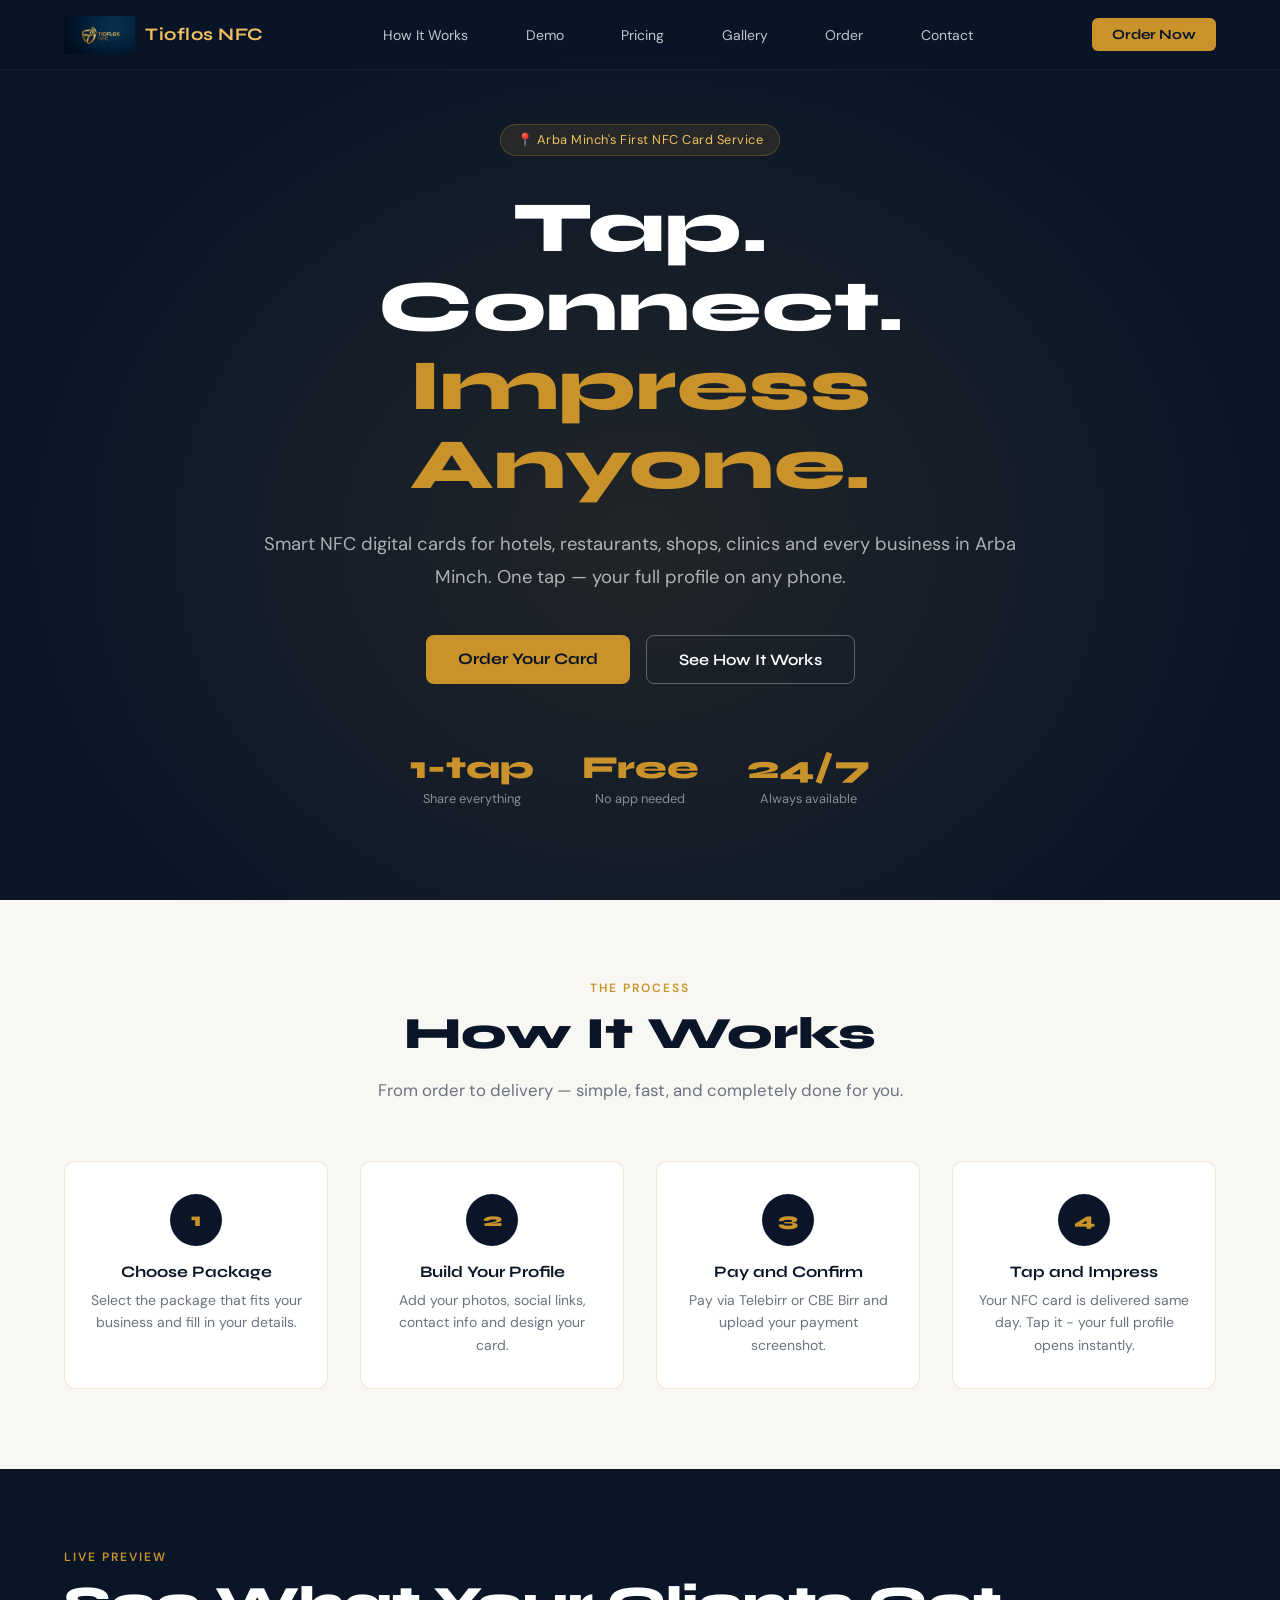
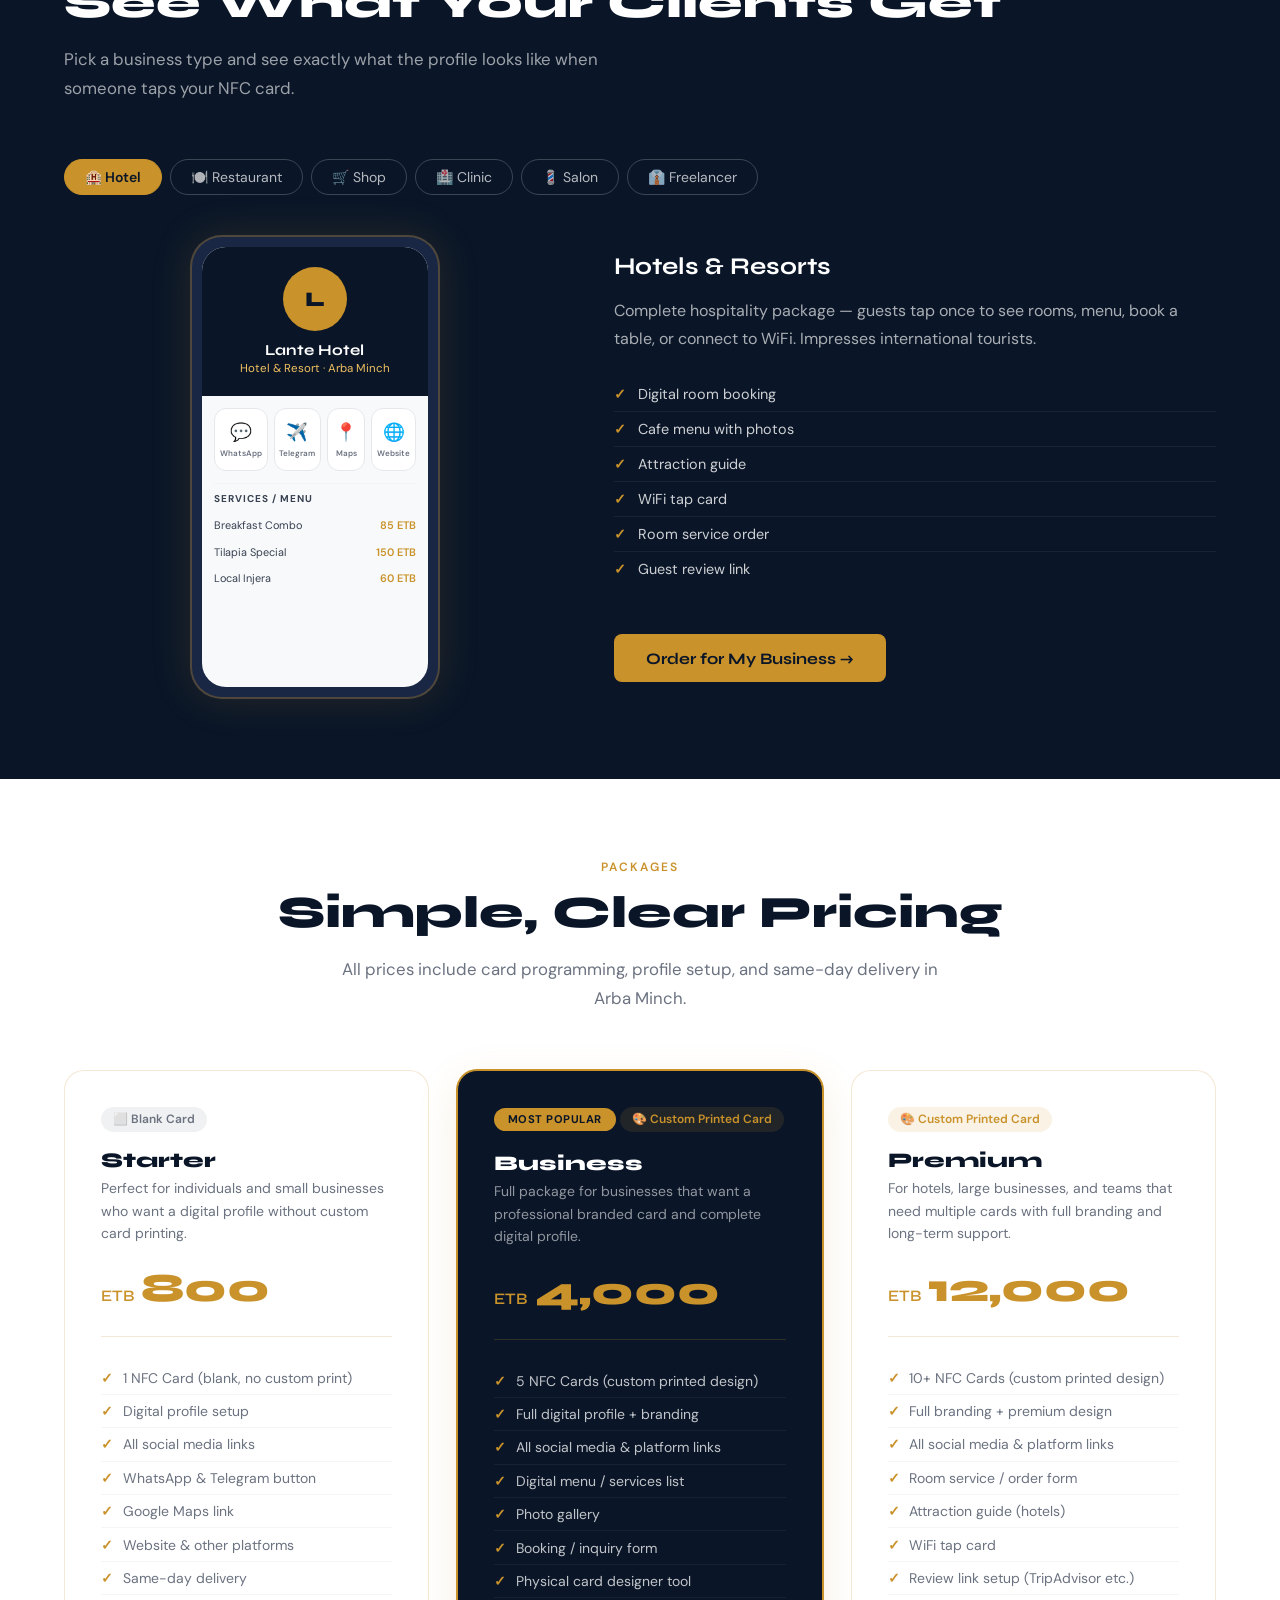
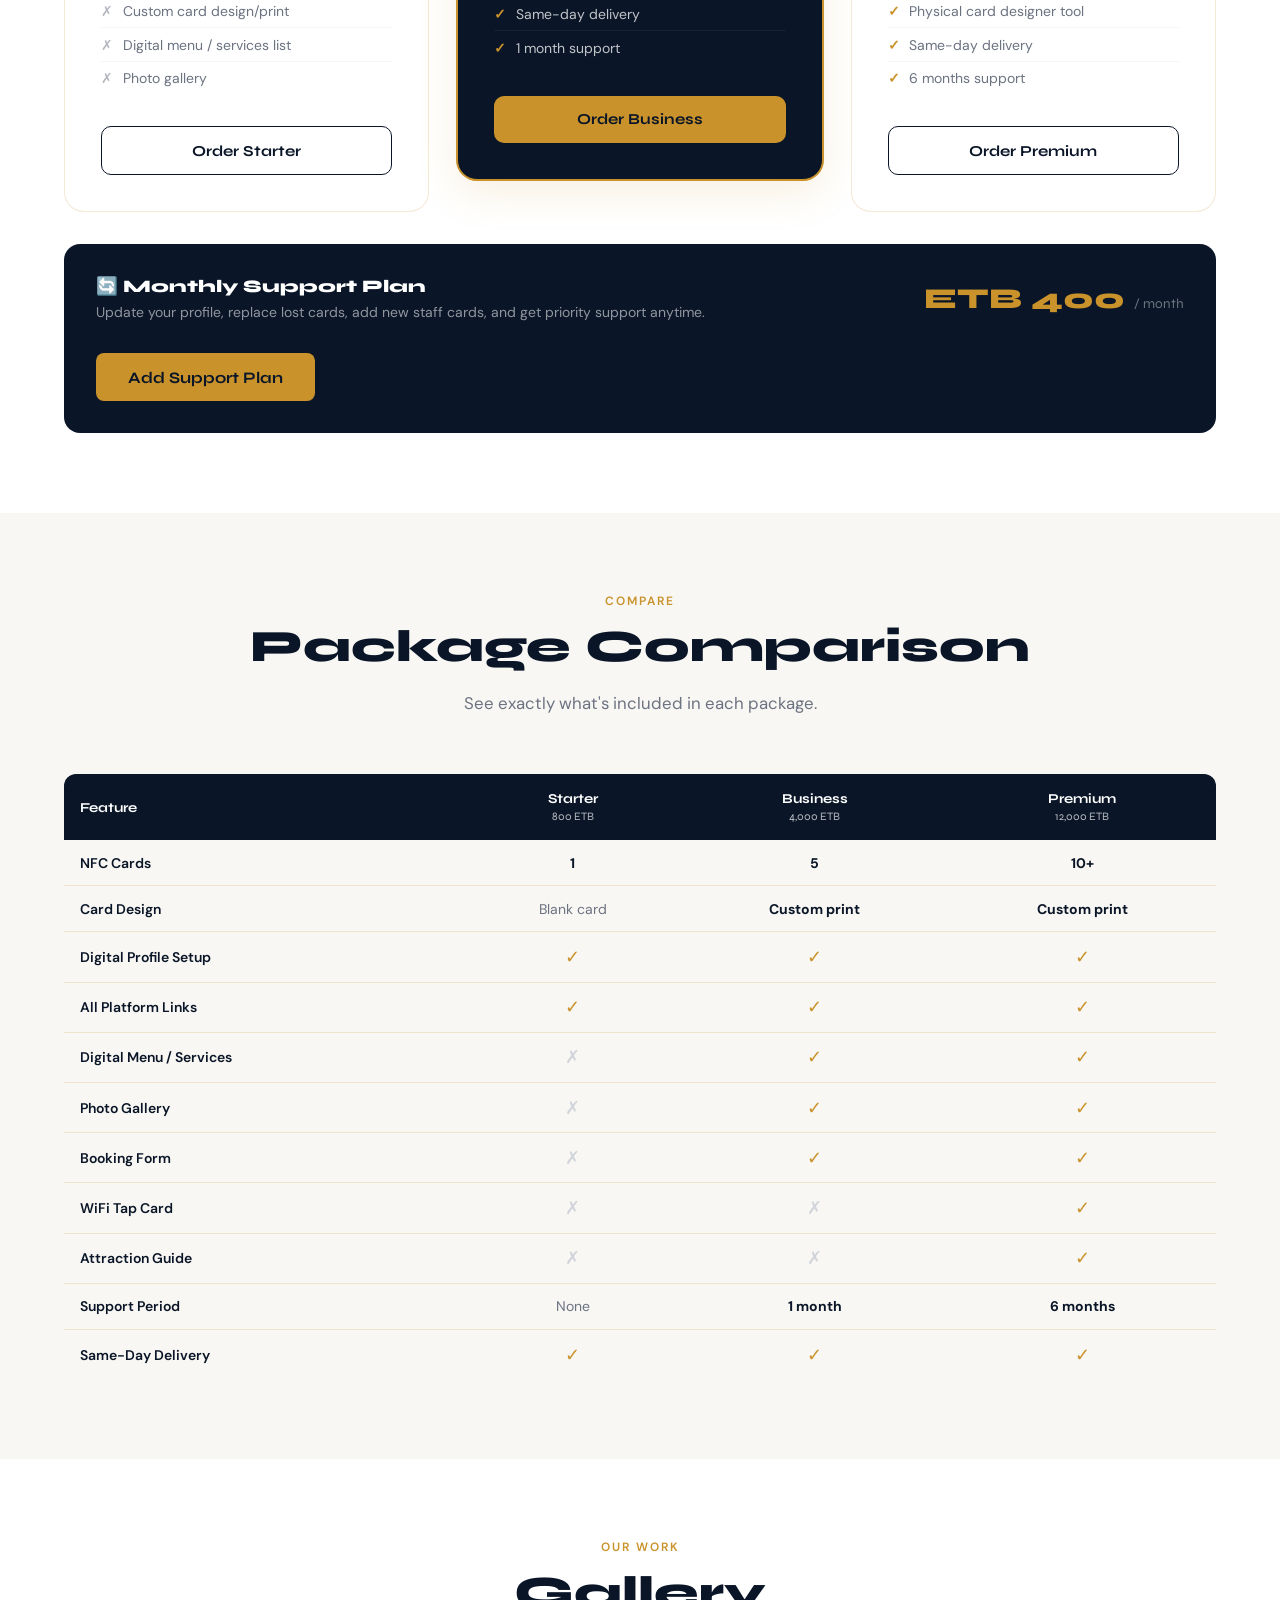
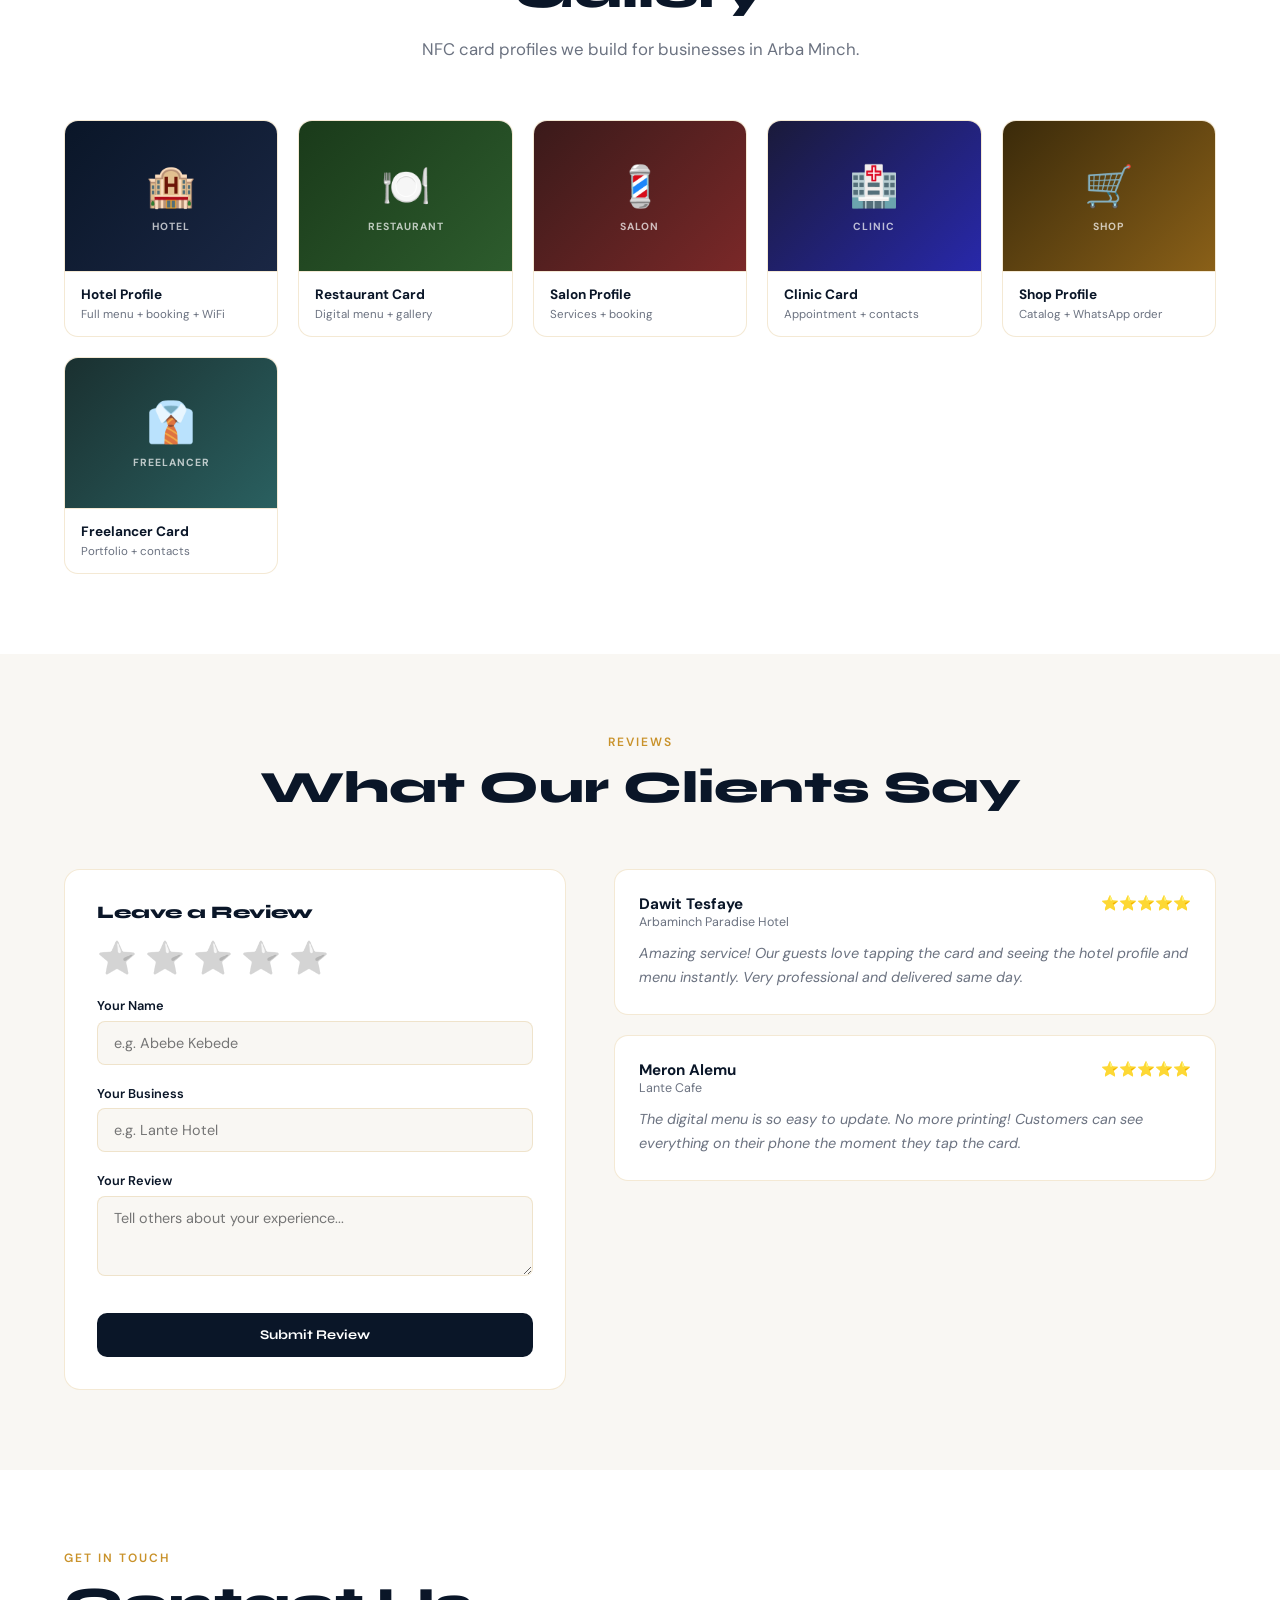
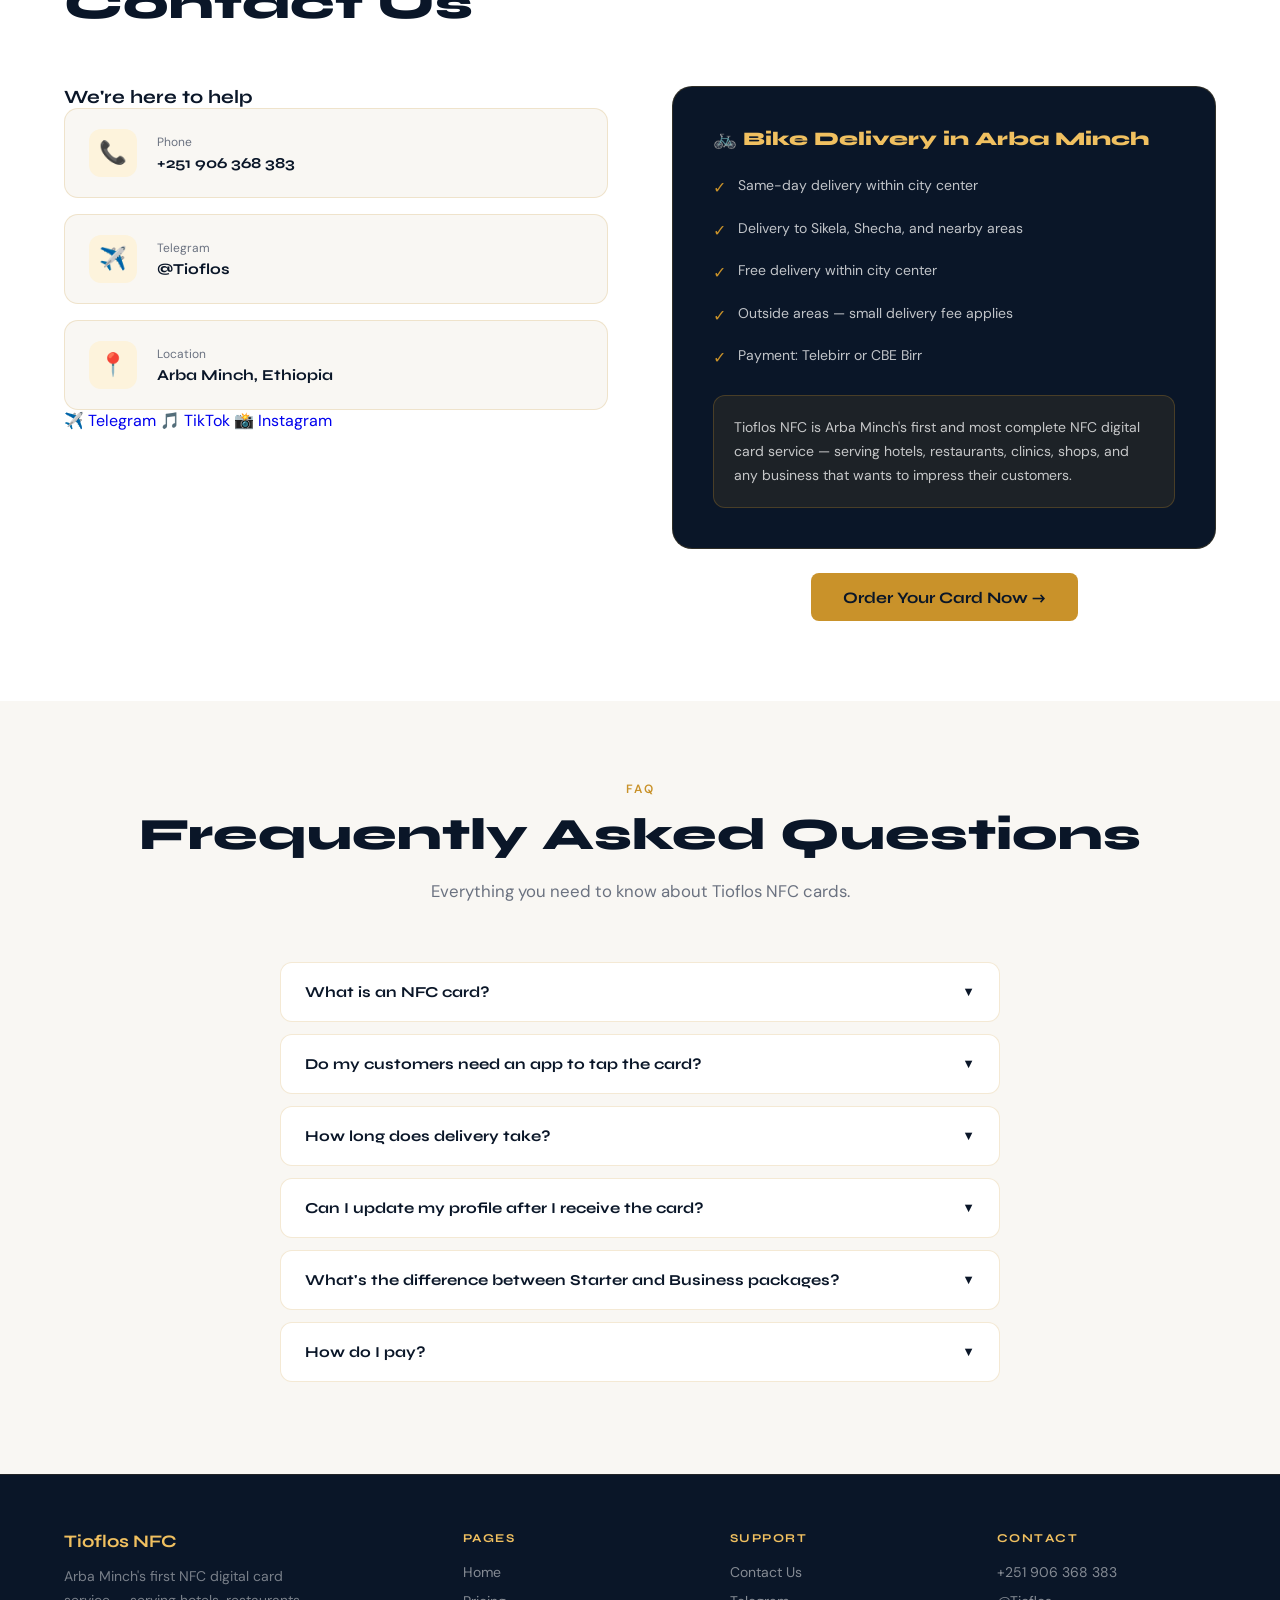
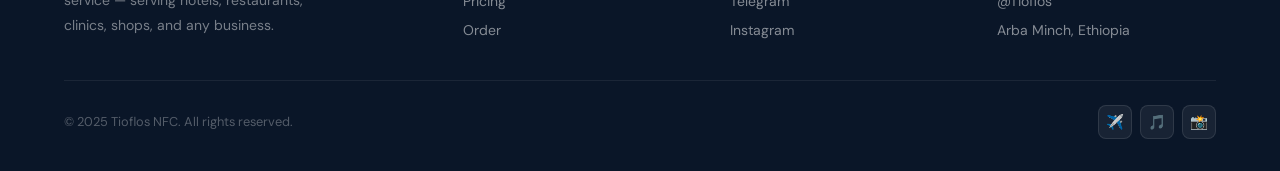
==== commit adbcc478: "Add files via upload new" ====
--- a/index.html
+++ b/index.html
@@ -1,6 +1,889 @@
-﻿<!DOCTYPE html><html lang="en"><head><meta charset="UTF-8"><meta name="viewport" content="width=device-width, initial-scale=1.0"><title>Tioflos NFC - Smart Digital Cards for Every Business</title><link href="https://fonts.googleapis.com/css2?family=Syne:wght@400;600;700;800&family=DM+Sans:wght@300;400;500&display=swap" rel="stylesheet"><link rel="stylesheet" href="styles.css"><style>.hero{min-height:100vh;background:var(--navy);display:flex;align-items:center;justify-content:center;text-align:center;padding:7rem 5% 5rem;position:relative;overflow:hidden}.hero-bg{position:absolute;inset:0;background:radial-gradient(ellipse at 50% 65%,rgba(201,146,42,.13) 0%,transparent 65%)}.hero-grid{position:absolute;inset:0;opacity:.025;background-image:linear-gradient(rgba(255,255,255,.8) 1px,transparent 1px),linear-gradient(90deg,rgba(255,255,255,.8) 1px,transparent 1px);background-size:60px 60px}.hero-content{position:relative;max-width:820px}.hero-badge{display:inline-flex;align-items:center;gap:8px;background:rgba(201,146,42,.1);border:1px solid rgba(201,146,42,.3);border-radius:100px;padding:.45rem 1.1rem;margin-bottom:2rem;font-size:.8rem;color:var(--gold-light);letter-spacing:.5px}.hero h1{font-size:clamp(2.8rem,7vw,5rem);font-weight:800;color:var(--white);line-height:1.08;margin-bottom:1.5rem}.hero h1 span{color:var(--gold)}.hero p{font-size:1.15rem;color:rgba(255,255,255,.62);line-height:1.85;margin-bottom:2.5rem;max-width:600px;margin-left:auto;margin-right:auto}.hero-btns{display:flex;gap:1rem;justify-content:center;flex-wrap:wrap;margin-bottom:4rem}.hero-stats{display:flex;justify-content:center;flex-wrap:wrap;border:1px solid rgba(201,146,42,.2);border-radius:16px;overflow:hidden;max-width:520px;margin:0 auto}.hero-stat{flex:1;min-width:120px;text-align:center;padding:1.5rem 1rem;border-right:1px solid rgba(201,146,42,.2)}.hero-stat:last-child{border-right:none}.hero-stat strong{display:block;font-family:Syne,sans-serif;font-size:1.8rem;font-weight:800;color:var(--gold)}.hero-stat span{font-size:.78rem;color:rgba(255,255,255,.45)}.how{background:var(--off-white)}.steps{display:grid;grid-template-columns:repeat(auto-fit,minmax(220px,1fr));gap:1.5rem}.step{text-align:center;padding:2.5rem 1.75rem;background:var(--white);border-radius:16px;border:1px solid var(--border);transition:transform .2s,box-shadow .2s}.step:hover{transform:translateY(-4px);box-shadow:0 8px 32px rgba(10,22,40,.08)}.step-num{width:56px;height:56px;border-radius:50%;background:var(--navy);color:var(--gold);font-family:Syne,sans-serif;font-weight:800;font-size:1.2rem;display:flex;align-items:center;justify-content:center;margin:0 auto 1.25rem}.step h3{font-size:1.05rem;font-weight:700;margin-bottom:.6rem}.step p{font-size:.875rem;color:var(--mid);line-height:1.65}.demo{background:var(--navy);color:var(--white)}.demo .section-title{color:var(--white)}.demo .section-sub{color:rgba(255,255,255,.6)}.demo-tabs{display:flex;flex-wrap:wrap;gap:.5rem;margin-bottom:3rem}.demo-tab{padding:.5rem 1.25rem;border-radius:100px;border:1px solid rgba(255,255,255,.18);background:transparent;color:rgba(255,255,255,.65);font-size:.875rem;cursor:pointer;transition:all .2s;font-family:"DM Sans",sans-serif}.demo-tab.active{background:var(--gold);border-color:var(--gold);color:var(--navy);font-weight:600}.demo-tab:hover:not(.active){border-color:rgba(255,255,255,.4);color:var(--white)}.demo-layout{display:grid;grid-template-columns:1fr 1.2fr;gap:4rem;align-items:center}.demo-info h3{font-size:1.6rem;font-weight:700;margin-bottom:1rem;color:var(--white)}.demo-info p{color:rgba(255,255,255,.62);line-height:1.8;margin-bottom:1.75rem}.demo-features{list-style:none;margin-bottom:2rem}.demo-features li{display:flex;align-items:center;gap:.75rem;padding:.5rem 0;color:rgba(255,255,255,.8);font-size:.9rem;border-bottom:1px solid rgba(255,255,255,.06)}.demo-features li:last-child{border-bottom:none}.demo-features li::before{content:"checkmark";color:var(--gold);font-weight:700;flex-shrink:0}.gallery{background:var(--off-white)}.gallery-grid{display:grid;grid-template-columns:repeat(auto-fill,minmax(200px,1fr));gap:1.25rem}.gallery-card{background:var(--white);border-radius:14px;overflow:hidden;border:1px solid var(--border);transition:transform .2s,box-shadow .2s}.gallery-card:hover{transform:translateY(-4px);box-shadow:0 8px 28px rgba(10,22,40,.1)}.gallery-img{height:150px;display:flex;align-items:center;justify-content:center;flex-direction:column;gap:.5rem}.gallery-img span{font-size:2.5rem}.gallery-img small{font-size:.65rem;font-weight:700;letter-spacing:1px;text-transform:uppercase;color:rgba(255,255,255,.7)}.gallery-caption{padding:.9rem 1rem;font-size:.85rem;font-weight:700;color:var(--navy);border-top:1px solid var(--border)}.gallery-type{font-size:.72rem;color:var(--mid);font-weight:400;margin-top:.2rem}.reviews-strip{background:var(--white)}.reviews-grid{display:grid;grid-template-columns:repeat(auto-fit,minmax(280px,1fr));gap:1.5rem}.review-card{background:var(--off-white);border-radius:14px;padding:1.5rem;border:1px solid var(--border)}.review-stars{color:var(--gold);font-size:1rem;margin-bottom:.75rem}.review-text{font-size:.9rem;color:var(--mid);line-height:1.7;margin-bottom:1rem;font-style:italic}.reviewer-name{font-weight:700;font-size:.9rem}.reviewer-biz{font-size:.75rem;color:var(--mid)}.cta-banner{background:var(--navy);text-align:center;padding:5rem 5%;position:relative;overflow:hidden}.cta-banner::before{content:"";position:absolute;inset:0;background:radial-gradient(ellipse at 50% 50%,rgba(201,146,42,.12) 0%,transparent 70%)}.cta-banner-content{position:relative;max-width:600px;margin:0 auto}.cta-banner h2{font-size:clamp(1.8rem,4vw,2.8rem);font-weight:800;color:var(--white);margin-bottom:1rem}.cta-banner p{color:rgba(255,255,255,.6);margin-bottom:2rem;font-size:1.05rem;line-height:1.75}.cta-btns{display:flex;gap:1rem;justify-content:center;flex-wrap:wrap}.phone-wrap{width:240px;margin:0 auto;background:#1A2744;border-radius:32px;padding:10px;border:2px solid rgba(201,146,42,.3);box-shadow:0 0 40px rgba(201,146,42,.1)}.phone-screen{background:#F8F9FA;border-radius:24px;overflow:hidden;min-height:420px}.phone-header{padding:1.25rem;text-align:center}.phone-logo-area{width:64px;height:64px;border-radius:50%;background:var(--gold);margin:0 auto .6rem;display:flex;align-items:center;justify-content:center;font-family:Syne,sans-serif;font-weight:800;font-size:1.3rem;color:var(--navy)}.phone-biz-name{color:var(--white);font-family:Syne,sans-serif;font-weight:700;font-size:.95rem}.phone-biz-type{color:var(--gold-light);font-size:.72rem;margin-top:2px}.phone-tagline{color:rgba(255,255,255,.5);font-size:.68rem;margin-top:4px}.phone-links-grid{display:grid;grid-template-columns:repeat(4,1fr);gap:6px;padding:.75rem}.phone-link-btn{display:flex;flex-direction:column;align-items:center;gap:.3rem;padding:.75rem .3rem;background:var(--off-white);border-radius:12px;border:1px solid #E5E7EB}.phone-link-icon{font-size:1.1rem}.phone-link-label{font-size:.5rem;font-weight:600;color:var(--mid);text-align:center}.phone-section{padding:0 .75rem .75rem}.phone-section-title{font-size:.62rem;font-weight:700;color:#374151;text-transform:uppercase;letter-spacing:1px;margin-bottom:.5rem;padding-top:.5rem;border-top:1px solid #F3F4F6}.phone-info-row{display:flex;align-items:center;gap:.5rem;padding:.35rem 0;font-size:.68rem;color:#374151;border-bottom:1px solid #F9FAFB}@media(max-width:768px){.demo-layout{grid-template-columns:1fr}.hero-stat{border-right:none;border-bottom:1px solid rgba(201,146,42,.2)}.hero-stat:last-child{border-bottom:none}}</style></head><body>
-<nav><a class="nav-logo" href="index.html"><img src="logo.png" alt="Tioflos NFC" onerror="this.style.display='none'"><span>Tioflos NFC</span></a><ul class="nav-links"><li><a href="index.html" class="active">Home</a></li><li><a href="pricing.html">Pricing</a></li><li><a href="contact.html">Contact</a></li></ul><a class="nav-cta" href="order.html">Order Now</a><button class="nav-toggle" onclick="toggleMenu()" aria-label="Menu"><span></span><span></span><span></span></button></nav><div class="mobile-menu" id="mobile-menu"><ul><li><a href="index.html">Home</a></li><li><a href="pricing.html">Pricing</a></li><li><a href="contact.html">Contact</a></li></ul><a class="mob-cta" href="order.html">Order Now</a></div><section class="hero"><div class="hero-bg"></div><div class="hero-grid"></div><div class="hero-content"><div class="hero-badge">Arba Minch First NFC Card Service</div><h1>Tap. Connect.<br><span>Impress Anyone.</span></h1><p>Smart NFC digital cards for hotels, restaurants, shops, clinics and every business in Arba Minch. One tap - your full profile on any phone.</p><div class="hero-btns"><a href="order.html" class="btn-primary">Order Your Card</a><a href="#demo" class="btn-secondary">See How It Works</a></div><div class="hero-stats"><div class="hero-stat"><strong>1-tap</strong><span>Share everything</span></div><div class="hero-stat"><strong>Free</strong><span>No app needed</span></div><div class="hero-stat"><strong>24/7</strong><span>Always available</span></div></div></div></section><section class="how" id="how"><div class="section-header centered"><span class="section-label">The Process</span><h2 class="section-title">How It Works</h2><p class="section-sub">From order to delivery - simple, fast, and completely done for you.</p></div><div class="steps"><div class="step"><div class="step-num">1</div><h3>Choose Package</h3><p>Select the package that fits your business and fill in your details.</p></div><div class="step"><div class="step-num">2</div><h3>Build Your Profile</h3><p>Add your photos, social links, contact info and design your card.</p></div><div class="step"><div class="step-num">3</div><h3>Pay and Confirm</h3><p>Pay via Telebirr or CBE Birr and upload your payment screenshot.</p></div><div class="step"><div class="step-num">4</div><h3>Tap and Impress</h3><p>Your NFC card is delivered same day. Tap it - your full profile opens instantly.</p></div></div></section>
-<section class="demo" id="demo"><div class="section-header"><span class="section-label">Live Preview</span><h2 class="section-title">See What Your Clients Get</h2><p class="section-sub">Pick a business type and see exactly what the profile looks like when someone taps your NFC card.</p></div><div class="demo-tabs"><button class="demo-tab active" onclick="setDemo('hotel',this)">Hotel</button><button class="demo-tab" onclick="setDemo('restaurant',this)">Restaurant</button><button class="demo-tab" onclick="setDemo('shop',this)">Shop</button><button class="demo-tab" onclick="setDemo('clinic',this)">Clinic</button><button class="demo-tab" onclick="setDemo('salon',this)">Salon</button><button class="demo-tab" onclick="setDemo('freelancer',this)">Freelancer</button></div><div class="demo-layout"><div><div class="phone-wrap"><div class="phone-screen" id="phone-screen"></div></div></div><div class="demo-info" id="demo-info"></div></div></section><section class="gallery" id="gallery"><div class="section-header centered"><span class="section-label">Our Work</span><h2 class="section-title">Gallery</h2><p class="section-sub">NFC card profiles we build for businesses in Arba Minch.</p></div><div class="gallery-grid"><div class="gallery-card"><div class="gallery-img" style="background:linear-gradient(135deg,#0A1628,#1A2744)"><span>Hotel</span><small>Hotel</small></div><div class="gallery-caption">Hotel Profile<div class="gallery-type">Full menu + booking + WiFi</div></div></div><div class="gallery-card"><div class="gallery-img" style="background:linear-gradient(135deg,#1a3a1a,#2d5c2d)"><span>Cafe</span><small>Restaurant</small></div><div class="gallery-caption">Restaurant Card<div class="gallery-type">Digital menu + gallery</div></div></div><div class="gallery-card"><div class="gallery-img" style="background:linear-gradient(135deg,#3a1a1a,#7a2828)"><span>Salon</span><small>Salon</small></div><div class="gallery-caption">Salon Profile<div class="gallery-type">Services + booking</div></div></div><div class="gallery-card"><div class="gallery-img" style="background:linear-gradient(135deg,#1a1a3a,#2828aa)"><span>Clinic</span><small>Clinic</small></div><div class="gallery-caption">Clinic Card<div class="gallery-type">Appointment + contacts</div></div></div><div class="gallery-card"><div class="gallery-img" style="background:linear-gradient(135deg,#3a2a0a,#8a6018)"><span>Shop</span><small>Shop</small></div><div class="gallery-caption">Shop Profile<div class="gallery-type">Catalog + WhatsApp order</div></div></div><div class="gallery-card"><div class="gallery-img" style="background:linear-gradient(135deg,#1a3030,#2a6060)"><span>Pro</span><small>Freelancer</small></div><div class="gallery-caption">Freelancer Card<div class="gallery-type">Portfolio + contacts</div></div></div></div></section>
-<section class="reviews-strip"><div class="section-header centered"><span class="section-label">Reviews</span><h2 class="section-title">What Our Clients Say</h2><p class="section-sub">Businesses in Arba Minch already using Tioflos NFC cards.</p></div><div class="reviews-grid"><div class="review-card"><div class="review-stars">&#9733;&#9733;&#9733;&#9733;&#9733;</div><p class="review-text">"Amazing service! Our guests love tapping the card and seeing the hotel profile and menu instantly. Very professional and delivered same day."</p><div class="reviewer-name">Dawit Tesfaye</div><div class="reviewer-biz">Arbaminch Paradise Hotel</div></div><div class="review-card"><div class="review-stars">&#9733;&#9733;&#9733;&#9733;&#9733;</div><p class="review-text">"The digital menu is so easy to update. No more printing! Customers can see everything on their phone the moment they tap the card."</p><div class="reviewer-name">Meron Alemu</div><div class="reviewer-biz">Lante Cafe</div></div><div class="review-card"><div class="review-stars">&#9733;&#9733;&#9733;&#9733;&#9733;</div><p class="review-text">"Clients tap my card and immediately see my portfolio and services. I have gotten more inquiries since I started using it."</p><div class="reviewer-name">Kebede Haile</div><div class="reviewer-biz">Freelance Designer</div></div></div></section><section class="cta-banner"><div class="cta-banner-content"><h2>Ready to Impress Your Customers?</h2><p>Join businesses in Arba Minch already using smart NFC cards. Order today and get your card delivered same day.</p><div class="cta-btns"><a href="order.html" class="btn-primary">Order Your Card</a><a href="pricing.html" class="btn-secondary">View Pricing</a></div></div></section>
-<footer><div class="footer-inner"><div class="footer-brand"><div class="brand-name">Tioflos NFC</div><p>Arba Minch first NFC digital card service - serving hotels, restaurants, clinics, shops, and any business.</p></div><div class="footer-col"><h4>Pages</h4><ul><li><a href="index.html">Home</a></li><li><a href="pricing.html">Pricing</a></li><li><a href="order.html">Order</a></li></ul></div><div class="footer-col"><h4>Support</h4><ul><li><a href="contact.html">Contact Us</a></li><li><a href="https://t.me/Tioflos" target="_blank">Telegram</a></li><li><a href="https://instagram.com/TIOFLOS1" target="_blank">Instagram</a></li></ul></div><div class="footer-col"><h4>Contact</h4><ul><li><a href="tel:+251906368383">+251 906 368 383</a></li><li><a href="https://t.me/Tioflos" target="_blank">@Tioflos</a></li><li><a href="#">Arba Minch, Ethiopia</a></li></ul></div></div><div class="footer-bottom"><p>&#169; 2025 Tioflos NFC. All rights reserved.</p><div class="footer-social"><a href="https://t.me/Tioflos" target="_blank">TG</a><a href="https://tiktok.com/@tioflos6" target="_blank">TT</a><a href="https://instagram.com/TIOFLOS1" target="_blank">IG</a></div></div></footer>
-<script>function toggleMenu(){document.getElementById("mobile-menu").classList.toggle("open")}var demoData={hotel:{name:"Lante Hotel",type:"Hotel & Resort - Arba Minch",color:"#0A1628",tagline:"Best views in Arba Minch",links:[{icon:"💬",name:"WhatsApp"},{icon:"✈️",name:"Telegram"},{icon:"📍",name:"Maps"},{icon:"🌐",name:"Website"},{icon:"⭐",name:"TripAdvisor"},{icon:"📸",name:"Instagram"}],info:"Hotels & Resorts",desc:"Guests tap once to see rooms, menu, book a table, or connect to WiFi. Impresses international tourists instantly.",features:["Digital room booking","Cafe menu with photos","Attraction guide","WiFi tap card","Room service order","Guest review link"]},restaurant:{name:"Arba Minch Cafe",type:"Restaurant & Cafe",color:"#1a3a1a",tagline:"Fresh food, great vibes",links:[{icon:"💬",name:"WhatsApp"},{icon:"📍",name:"Maps"},{icon:"📘",name:"Facebook"},{icon:"📸",name:"Instagram"},{icon:"🎵",name:"TikTok"},{icon:"🌐",name:"Website"}],info:"Restaurants & Cafes",desc:"Customers tap, see the full menu with photos and prices, and order directly on WhatsApp. Update menu anytime.",features:["Full digital menu with prices","WhatsApp order","Table reservation form","Photo gallery","Google Maps link","Social media links"]},shop:{name:"Shecha Market",type:"Shop & Supermarket",color:"#3a2a0a",tagline:"Your daily essentials",links:[{icon:"💬",name:"WhatsApp"},{icon:"📍",name:"Maps"},{icon:"📘",name:"Facebook"},{icon:"🌐",name:"Website"},{icon:"🎵",name:"TikTok"},{icon:"📸",name:"Instagram"}],info:"Shops & Markets",desc:"Customers browse your products, check prices, and send an order on WhatsApp - all from one tap.",features:["Product catalog","WhatsApp order","Price list","Opening hours","Location & directions","Promotions"]},clinic:{name:"Arba Minch Clinic",type:"Health Clinic",color:"#1a1a3a",tagline:"Your health, our priority",links:[{icon:"📞",name:"Call"},{icon:"💬",name:"WhatsApp"},{icon:"📍",name:"Maps"},{icon:"✈️",name:"Telegram"},{icon:"🌐",name:"Website"},{icon:"📘",name:"Facebook"}],info:"Clinics & Pharmacies",desc:"Patients tap once to book an appointment, see available doctors, and find the clinic location.",features:["Appointment booking","Doctor profiles","Services & prices","Opening hours","Emergency contact","Location"]},salon:{name:"Beauty Palace",type:"Salon & Spa",color:"#3a1a1a",tagline:"Look good, feel great",links:[{icon:"💬",name:"WhatsApp"},{icon:"📸",name:"Instagram"},{icon:"🎵",name:"TikTok"},{icon:"📍",name:"Maps"},{icon:"✈️",name:"Telegram"},{icon:"🌐",name:"Website"}],info:"Salons & Spas",desc:"Show your services with prices, let clients book appointments, and display your best work in a gallery.",features:["Services & prices","Booking form","Photo gallery","Opening hours","WhatsApp chat","Instagram gallery"]},freelancer:{name:"Kebede Designs",type:"Graphic Designer - Freelancer",color:"#2a1a3a",tagline:"Creative solutions for your brand",links:[{icon:"💬",name:"WhatsApp"},{icon:"💼",name:"LinkedIn"},{icon:"📸",name:"Instagram"},{icon:"🌐",name:"Website"},{icon:"✈️",name:"Telegram"},{icon:"🐦",name:"Twitter"}],info:"Freelancers & Professionals",desc:"Share your full portfolio, services, and rates - tap your card and clients see everything they need to hire you.",features:["Portfolio gallery","Services & rates","Booking / inquiry form","Social media links","CV download","WhatsApp contact"]}};function setDemo(type,btn){document.querySelectorAll(".demo-tab").forEach(function(t){t.classList.remove("active")});btn.classList.add("active");var d=demoData[type];document.getElementById("phone-screen").innerHTML="<div class=\"phone-header\" style=\"background:"+d.color+"\"><div class=\"phone-logo-area\">"+d.name[0]+"</div><div class=\"phone-biz-name\">"+d.name+"</div><div class=\"phone-biz-type\">"+d.type+"</div><div class=\"phone-tagline\">"+d.tagline+"</div></div><div class=\"phone-links-grid\">"+d.links.map(function(l){return"<div class=\"phone-link-btn\"><span class=\"phone-link-icon\">"+l.icon+"</span><span class=\"phone-link-label\">"+l.name+"</span></div>"}).join("")+"</div><div class=\"phone-section\"><div class=\"phone-section-title\">Business Info</div><div class=\"phone-info-row\">&#128205; Arba Minch, Ethiopia</div><div class=\"phone-info-row\">&#128336; Open: 8:00 AM - 9:00 PM</div></div>";document.getElementById("demo-info").innerHTML="<h3>"+d.info+"</h3><p>"+d.desc+"</p><ul class=\"demo-features\">"+d.features.map(function(f){return"<li>"+f+"</li>"}).join("")+"</ul><a href=\"order.html\" class=\"btn-primary\">Order for My Business</a>"}setDemo("hotel",document.querySelector(".demo-tab"));</script></body></html>
+<!DOCTYPE html>
+<html lang="en">
+<head>
+<meta charset="UTF-8">
+<meta name="viewport" content="width=device-width, initial-scale=1.0">
+<title>Tioflos NFC — Smart Digital Cards for Every Business</title>
+<link href="https://fonts.googleapis.com/css2?family=Syne:wght@400;600;700;800&family=DM+Sans:wght@300;400;500&display=swap" rel="stylesheet">
+<link rel="stylesheet" href="styles.css">
+<style>
+  :root {
+    --navy: #0A1628;
+    --gold: #C9922A;
+    --gold-light: #F0C060;
+    --gold-pale: #FDF3DC;
+    --white: #FFFFFF;
+    --off-white: #F9F7F3;
+    --mid: #6B7280;
+    --border: rgba(201,146,42,0.2);
+  }
+  * { margin: 0; padding: 0; box-sizing: border-box; }
+  html { scroll-behavior: smooth; }
+  body { font-family: 'DM Sans', sans-serif; background: var(--white); color: var(--navy); overflow-x: hidden; }
+  h1,h2,h3,h4 { font-family: 'Syne', sans-serif; }
+
+  /* NAV */
+  nav {
+    position: fixed; top: 0; left: 0; right: 0; z-index: 100;
+    background: rgba(10,22,40,0.96); backdrop-filter: blur(12px);
+    padding: 0 5%;
+    display: flex; align-items: center; justify-content: space-between; height: 70px;
+    border-bottom: 1px solid rgba(201,146,42,0.1);
+  }
+  .nav-logo { display: flex; align-items: center; gap: 10px; text-decoration: none; }
+  .nav-logo img { height: 38px; }
+  .nav-logo span { font-family: 'Syne', sans-serif; font-weight: 700; font-size: 1.1rem; color: var(--gold-light); letter-spacing: 0.5px; }
+  .nav-links { display: flex; gap: 2rem; list-style: none; }
+  .nav-links a { color: rgba(255,255,255,0.75); text-decoration: none; font-size: 0.875rem; transition: color 0.2s; }
+  .nav-links a:hover { color: var(--gold-light); }
+  .nav-cta { background: var(--gold); color: var(--navy); padding: 0.5rem 1.25rem; border-radius: 6px; font-family: 'Syne', sans-serif; font-weight: 700; font-size: 0.875rem; text-decoration: none; transition: background 0.2s; }
+  .nav-cta:hover { background: var(--gold-light); }
+  .nav-toggle { display: none; flex-direction: column; gap: 5px; cursor: pointer; background: none; border: none; padding: 4px; }
+  .nav-toggle span { display: block; width: 22px; height: 2px; background: rgba(255,255,255,0.8); border-radius: 2px; transition: all 0.3s; }
+  
+  .mobile-menu {
+    display: none; position: fixed; top: 70px; left: 0; right: 0;
+    background: rgba(10,22,40,0.98); backdrop-filter: blur(12px);
+    padding: 1.5rem 5%; z-index: 99; border-bottom: 1px solid rgba(201,146,42,0.15);
+  }
+  .mobile-menu.open { display: block; }
+  .mobile-menu ul { list-style: none; display: flex; flex-direction: column; gap: 0.25rem; }
+  .mobile-menu a { display: block; color: rgba(255,255,255,0.8); padding: 0.75rem 0; font-size: 1rem; border-bottom: 1px solid rgba(255,255,255,0.06); text-decoration: none; }
+  .mobile-menu .mob-cta { display: block; text-align: center; margin-top: 1rem; background: var(--gold); color: var(--navy); padding: 0.75rem; border-radius: 8px; font-family: 'Syne', sans-serif; font-weight: 700; text-decoration: none; }
+
+  /* HERO */
+  .hero {
+    min-height: 100vh; background: var(--navy);
+    display: flex; align-items: center; justify-content: center;
+    text-align: center; padding: 6rem 5% 4rem;
+    position: relative; overflow: hidden;
+  }
+  .hero-bg {
+    position: absolute; inset: 0;
+    background: radial-gradient(ellipse at 50% 60%, rgba(201,146,42,0.12) 0%, transparent 70%);
+  }
+  .hero-content { position: relative; max-width: 780px; }
+  .hero-badge {
+    display: inline-flex; align-items: center; gap: 8px;
+    background: rgba(201,146,42,0.12); border: 1px solid rgba(201,146,42,0.3);
+    border-radius: 100px; padding: 0.4rem 1rem; margin-bottom: 2rem;
+    font-size: 0.8rem; color: var(--gold-light); letter-spacing: 0.5px;
+  }
+  .hero h1 { font-size: clamp(2.5rem, 6vw, 4.5rem); font-weight: 800; color: var(--white); line-height: 1.1; margin-bottom: 1.5rem; }
+  .hero h1 span { color: var(--gold); }
+  .hero p { font-size: 1.15rem; color: rgba(255,255,255,0.65); line-height: 1.8; margin-bottom: 2.5rem; }
+  .hero-btns { display: flex; gap: 1rem; justify-content: center; flex-wrap: wrap; }
+  .btn-primary { background: var(--gold); color: var(--navy); padding: 0.9rem 2rem; border-radius: 8px; font-family: 'Syne', sans-serif; font-weight: 700; font-size: 1rem; text-decoration: none; transition: transform 0.2s, background 0.2s; display: inline-block; }
+  .btn-primary:hover { background: var(--gold-light); transform: translateY(-2px); }
+  .btn-secondary { background: transparent; color: var(--white); border: 1px solid rgba(255,255,255,0.3); padding: 0.9rem 2rem; border-radius: 8px; font-family: 'Syne', sans-serif; font-weight: 600; font-size: 1rem; text-decoration: none; transition: border-color 0.2s; display: inline-block; }
+  .btn-secondary:hover { border-color: var(--gold-light); color: var(--gold-light); }
+  .hero-stats { display: flex; gap: 3rem; justify-content: center; margin-top: 4rem; flex-wrap: wrap; }
+  .hero-stat { text-align: center; }
+  .hero-stat strong { display: block; font-family: 'Syne', sans-serif; font-size: 2rem; font-weight: 800; color: var(--gold); }
+  .hero-stat span { font-size: 0.8rem; color: rgba(255,255,255,0.5); }
+
+  /* SECTIONS */
+  section { padding: 5rem 5%; }
+  .section-label { font-size: 0.75rem; letter-spacing: 2px; text-transform: uppercase; color: var(--gold); font-weight: 600; margin-bottom: 0.75rem; }
+  .section-title { font-size: clamp(1.8rem, 4vw, 2.8rem); font-weight: 800; color: var(--navy); margin-bottom: 1rem; }
+  .section-sub { font-size: 1.05rem; color: var(--mid); max-width: 600px; line-height: 1.75; }
+  .section-header { margin-bottom: 3.5rem; }
+  .section-header.centered { text-align: center; }
+  .section-header.centered .section-sub { margin: 0 auto; }
+
+  /* HOW IT WORKS */
+  .how { background: var(--off-white); }
+  .steps { display: grid; grid-template-columns: repeat(auto-fit, minmax(200px, 1fr)); gap: 2rem; }
+  .step { text-align: center; padding: 2rem 1.5rem; background: var(--white); border-radius: 12px; border: 1px solid var(--border); }
+  .step-num { width: 52px; height: 52px; border-radius: 50%; background: var(--navy); color: var(--gold); font-family: 'Syne', sans-serif; font-weight: 800; font-size: 1.2rem; display: flex; align-items: center; justify-content: center; margin: 0 auto 1rem; }
+  .step h3 { font-size: 1rem; font-weight: 700; margin-bottom: 0.5rem; }
+  .step p { font-size: 0.875rem; color: var(--mid); line-height: 1.6; }
+
+  /* DEMO SECTION */
+  .demo { background: var(--navy); color: var(--white); }
+  .demo .section-title { color: var(--white); }
+  .demo .section-sub { color: rgba(255,255,255,0.6); }
+  .demo-tabs { display: flex; flex-wrap: wrap; gap: 0.5rem; margin-bottom: 2.5rem; }
+  .demo-tab { padding: 0.5rem 1.25rem; border-radius: 100px; border: 1px solid rgba(255,255,255,0.2); background: transparent; color: rgba(255,255,255,0.7); font-size: 0.875rem; cursor: pointer; transition: all 0.2s; font-family: 'DM Sans', sans-serif; }
+  .demo-tab.active { background: var(--gold); border-color: var(--gold); color: var(--navy); font-weight: 600; }
+  .demo-layout { display: grid; grid-template-columns: 1fr 1.2fr; gap: 3rem; align-items: center; }
+  .demo-phone {
+    width: 250px; margin: 0 auto;
+    background: #1A2744; border-radius: 32px; padding: 10px;
+    border: 2px solid rgba(201,146,42,0.3);
+    box-shadow: 0 0 40px rgba(201,146,42,0.15);
+  }
+  .phone-screen { background: #F8F9FA; border-radius: 24px; overflow: hidden; min-height: 440px; color: var(--navy); }
+  .phone-header { padding: 1.25rem; text-align: center; }
+  .phone-logo-area { width: 64px; height: 64px; border-radius: 50%; background: var(--gold); margin: 0 auto 0.6rem; display: flex; align-items: center; justify-content: center; font-family: 'Syne', sans-serif; font-weight: 800; font-size: 1.3rem; color: var(--navy); }
+  .phone-biz-name { color: var(--white); font-family: 'Syne', sans-serif; font-weight: 700; font-size: 0.95rem; }
+  .phone-biz-type { color: var(--gold-light); font-size: 0.72rem; margin-top: 2px; }
+  .phone-tagline { color: rgba(255,255,255,0.5); font-size: 0.68rem; margin-top: 4px; }
+  .phone-actions { display: grid; grid-template-columns: repeat(4, 1fr); gap: 6px; padding: 0.75rem; }
+  .p-action { display: flex; flex-direction: column; align-items: center; gap: 0.3rem; padding: 0.75rem 0.3rem; background: var(--white); border-radius: 12px; border: 1px solid #E5E7EB; }
+  .p-action-icon { font-size: 1.1rem; display: block; }
+  .p-action-label { font-size: 0.5rem; font-weight: 600; color: var(--mid); text-align: center; }
+  .phone-section { padding: 0 0.75rem 0.75rem; }
+  .phone-section-title { font-size: 0.62rem; font-weight: 700; color: #374151; text-transform: uppercase; letter-spacing: 1px; margin-bottom: 0.5rem; padding-top: 0.5rem; border-top: 1px solid #F3F4F6; }
+  .phone-menu-item { display: flex; justify-content: space-between; align-items: center; padding: 0.35rem 0; font-size: 0.68rem; color: #374151; border-bottom: 1px solid #F9FAFB; }
+  .phone-menu-price { font-weight: 600; color: var(--gold); }
+  .demo-info h3 { font-size: 1.5rem; font-weight: 700; margin-bottom: 1rem; color: var(--white); }
+  .demo-info p { color: rgba(255,255,255,0.65); line-height: 1.75; margin-bottom: 1.5rem; }
+  .demo-features { list-style: none; margin-bottom: 1.5rem; }
+  .demo-features li { display: flex; align-items: center; gap: 0.75rem; padding: 0.5rem 0; color: rgba(255,255,255,0.8); font-size: 0.9rem; border-bottom: 1px solid rgba(255,255,255,0.06); }
+  .demo-features li:last-child { border-bottom: none; }
+  .demo-features li::before { content: '✓'; color: var(--gold); font-weight: 700; flex-shrink: 0; }
+
+  /* PRICING */
+  .pricing-grid { display: grid; grid-template-columns: repeat(auto-fit, minmax(280px, 1fr)); gap: 1.75rem; align-items: start; }
+  .pricing-card { border: 1.5px solid var(--border); border-radius: 20px; padding: 2.25rem; background: var(--white); transition: transform 0.2s, box-shadow 0.2s; position: relative; }
+  .pricing-card:hover { transform: translateY(-5px); box-shadow: 0 12px 40px rgba(10,22,40,0.1); }
+  .pricing-card.featured { background: var(--navy); border-color: var(--gold); box-shadow: 0 0 0 1px var(--gold), 0 12px 40px rgba(201,146,42,0.15); }
+  .pricing-badge { background: var(--gold); color: var(--navy); font-size: 0.7rem; font-weight: 700; padding: 0.3rem 0.85rem; border-radius: 100px; display: inline-block; margin-bottom: 1.25rem; text-transform: uppercase; letter-spacing: 0.5px; }
+  .pricing-name { font-family: 'Syne', sans-serif; font-size: 1.3rem; font-weight: 800; color: var(--navy); margin-bottom: 0.25rem; }
+  .pricing-card.featured .pricing-name { color: var(--white); }
+  .pricing-desc { font-size: 0.875rem; color: var(--mid); margin-bottom: 1.25rem; line-height: 1.6; }
+  .pricing-card.featured .pricing-desc { color: rgba(255,255,255,0.55); }
+  .pricing-price { font-family: 'Syne', sans-serif; font-size: 2.5rem; font-weight: 800; color: var(--gold); margin: 1rem 0; display: flex; align-items: baseline; gap: 0.4rem; }
+  .pricing-price .currency { font-size: 1rem; font-weight: 600; }
+  .pricing-price .period { font-size: 0.85rem; font-weight: 400; color: var(--mid); }
+  .pricing-card.featured .pricing-price .period { color: rgba(255,255,255,0.4); }
+  .pricing-divider { border: none; border-top: 1px solid var(--border); margin: 1.5rem 0; }
+  .pricing-card.featured .pricing-divider { border-color: rgba(201,146,42,0.2); }
+  .pricing-features { list-style: none; margin-bottom: 2rem; }
+  .pricing-features li { display: flex; align-items: flex-start; gap: 0.6rem; padding: 0.45rem 0; font-size: 0.875rem; color: var(--mid); border-bottom: 1px solid rgba(0,0,0,0.04); }
+  .pricing-features li:last-child { border-bottom: none; }
+  .pricing-card.featured .pricing-features li { color: rgba(255,255,255,0.75); border-color: rgba(255,255,255,0.05); }
+  .pricing-features li .check { color: var(--gold); font-weight: 700; flex-shrink: 0; }
+  .pricing-features li .cross { color: var(--mid); flex-shrink: 0; opacity: 0.5; }
+  .pricing-btn { display: block; text-align: center; padding: 0.9rem; border-radius: 10px; font-family: 'Syne', sans-serif; font-weight: 700; font-size: 0.95rem; transition: all 0.2s; text-decoration: none; }
+  .pricing-btn-outline { border: 1.5px solid var(--navy); color: var(--navy); }
+  .pricing-btn-outline:hover { background: var(--navy); color: var(--white); }
+  .pricing-btn-gold { background: var(--gold); color: var(--navy); }
+  .pricing-btn-gold:hover { background: var(--gold-light); }
+
+  .card-type-tag { display: inline-flex; align-items: center; gap: 0.4rem; font-size: 0.75rem; font-weight: 600; padding: 0.3rem 0.75rem; border-radius: 100px; margin-bottom: 1rem; }
+  .tag-blank { background: rgba(107,114,128,0.1); color: var(--mid); }
+  .tag-custom { background: rgba(201,146,42,0.12); color: var(--gold); }
+
+  .support-box { background: var(--navy); border-radius: 16px; padding: 2rem; display: flex; align-items: center; justify-content: space-between; gap: 2rem; flex-wrap: wrap; margin-top: 2rem; }
+  .support-box h3 { font-size: 1.1rem; font-weight: 800; color: var(--white); margin-bottom: 0.4rem; }
+  .support-box p { font-size: 0.875rem; color: rgba(255,255,255,0.55); }
+  .support-price { font-family: 'Syne', sans-serif; font-size: 1.8rem; font-weight: 800; color: var(--gold); white-space: nowrap; }
+  .support-price span { font-size: 0.85rem; font-weight: 400; color: rgba(255,255,255,0.4); }
+
+  .compare-section { background: var(--off-white); }
+  .compare-table { width: 100%; border-collapse: collapse; font-size: 0.875rem; }
+  .compare-table th { font-family: 'Syne', sans-serif; font-weight: 700; font-size: 0.85rem; padding: 1rem; text-align: center; background: var(--navy); color: var(--white); }
+  .compare-table th:first-child { text-align: left; border-radius: 12px 0 0 0; }
+  .compare-table th:last-child { border-radius: 0 12px 0 0; }
+  .compare-table td { padding: 0.85rem 1rem; border-bottom: 1px solid var(--border); text-align: center; color: var(--mid); }
+  .compare-table td:first-child { text-align: left; font-weight: 600; color: var(--navy); }
+  .compare-table tr:last-child td { border-bottom: none; }
+  .compare-table tr:hover td { background: rgba(201,146,42,0.03); }
+  .compare-table .yes { color: var(--gold); font-size: 1.1rem; }
+  .compare-table .no { color: #D1D5DB; font-size: 1.1rem; }
+  .compare-table .val { font-weight: 700; color: var(--navy); }
+
+  /* GALLERY */
+  .gallery { background: var(--white); }
+  .gallery-grid { display: grid; grid-template-columns: repeat(auto-fill, minmax(200px, 1fr)); gap: 1.25rem; }
+  .gallery-card { background: var(--white); border-radius: 14px; overflow: hidden; border: 1px solid var(--border); transition: transform .2s,box-shadow .2s; }
+  .gallery-card:hover { transform: translateY(-4px); box-shadow: 0 8px 28px rgba(10,22,40,0.1); }
+  .gallery-img { height: 150px; display: flex; align-items: center; justify-content: center; flex-direction: column; gap: .5rem; font-size: 2.5rem; }
+  .gallery-img small { font-size: .65rem; font-weight: 700; letter-spacing: 1px; text-transform: uppercase; color: rgba(255,255,255,.7); }
+  .gallery-caption { padding: .9rem 1rem; font-size: .85rem; font-weight: 700; color: var(--navy); border-top: 1px solid var(--border); }
+  .gallery-type { font-size: .72rem; color: var(--mid); font-weight: 400; margin-top: .2rem; }
+
+  /* RATINGS & REVIEWS */
+  .ratings { background: var(--off-white); }
+  .rating-grid { display: grid; grid-template-columns: 1fr 1.2fr; gap: 3rem; align-items: start; }
+  .rating-form-box { background: var(--white); border-radius: 16px; padding: 2rem; border: 1px solid var(--border); }
+  .stars-select { display: flex; gap: 0.5rem; margin-bottom: 1.25rem; }
+  .star-btn { font-size: 2rem; cursor: pointer; filter: grayscale(1); transition: filter 0.2s; background: none; border: none; outline: none; }
+  .star-btn.active { filter: grayscale(0); }
+  .review-input-group { margin-bottom: 1.25rem; }
+  .review-input-group label { font-size: 0.8rem; font-weight: 600; color: var(--navy); display: block; margin-bottom: 0.4rem; }
+  .review-input-group input, .review-input-group textarea { width: 100%; padding: 0.75rem 1rem; border: 1px solid var(--border); border-radius: 8px; font-family: 'DM Sans', sans-serif; font-size: 0.9rem; background: var(--off-white); outline: none; }
+  .review-submit { width: 100%; padding: 0.9rem; background: var(--navy); color: var(--white); border: none; border-radius: 10px; font-family: 'Syne', sans-serif; font-weight: 700; cursor: pointer; margin-top: 0.75rem; transition: background 0.2s; }
+  .review-submit:hover { background: rgba(10,22,40,0.9); }
+  .reviews-list { display: flex; flex-direction: column; gap: 1.25rem; }
+  .review-card { background: var(--white); border-radius: 14px; padding: 1.5rem; border: 1px solid var(--border); }
+  .review-header { display: flex; justify-content: space-between; align-items: flex-start; margin-bottom: 0.75rem; }
+  .reviewer-name { font-weight: 700; font-size: 0.95rem; color: var(--navy); }
+  .reviewer-biz { font-size: 0.78rem; color: var(--mid); }
+  .review-stars { color: var(--gold); font-size: 0.9rem; }
+  .review-text { font-size: 0.9rem; color: var(--mid); line-height: 1.65; font-style: italic; }
+
+  /* CONTACT */
+  .contact { background: var(--white); }
+  .contact-grid { display: grid; grid-template-columns: 1fr 1fr; gap: 4rem; align-items: start; }
+  .contact-cards { display: flex; flex-direction: column; gap: 1rem; }
+  .contact-card { display: flex; align-items: center; gap: 1.25rem; background: var(--off-white); border-radius: 14px; padding: 1.25rem 1.5rem; border: 1px solid var(--border); transition: transform 0.2s, box-shadow 0.2s; text-decoration: none; }
+  .contact-card:hover { transform: translateY(-2px); box-shadow: 0 6px 24px rgba(10,22,40,0.08); }
+  .contact-card-icon { width: 48px; height: 48px; border-radius: 12px; background: var(--gold-pale); display: flex; align-items: center; justify-content: center; font-size: 1.4rem; flex-shrink: 0; }
+  .contact-card-label { font-size: 0.75rem; color: var(--mid); margin-bottom: 0.2rem; }
+  .contact-card-value { font-family: 'Syne', sans-serif; font-weight: 700; font-size: 0.95rem; color: var(--navy); }
+
+  .social-grid { display: grid; grid-template-columns: 1fr 1fr 1fr; gap: 0.75rem; margin-top: 1.5rem; }
+  .social-card { display: flex; flex-direction: column; align-items: center; gap: 0.4rem; padding: 1rem 0.75rem; border-radius: 12px; text-decoration: none; border: 1.5px solid; transition: transform 0.2s, box-shadow 0.2s; text-align: center; }
+  .social-card:hover { transform: translateY(-3px); box-shadow: 0 6px 20px rgba(0,0,0,0.1); }
+  .social-card .s-icon { font-size: 1.5rem; }
+  .social-card .s-name { font-size: 0.75rem; font-weight: 700; }
+  .social-card .s-handle { font-size: 0.65rem; opacity: 0.7; }
+  .sc-telegram { background: rgba(42,171,238,0.08); color: #2AABEE; border-color: rgba(42,171,238,0.3); }
+  .sc-tiktok { background: rgba(0,0,0,0.05); color: #111; border-color: rgba(0,0,0,0.15); }
+  .sc-instagram { background: rgba(225,48,108,0.08); color: #E1306C; border-color: rgba(225,48,108,0.3); }
+
+  .delivery-box { background: var(--navy); border-radius: 20px; padding: 2.5rem; border: 1px solid rgba(201,146,42,0.2); color: var(--white); }
+  .delivery-box h3 { font-size: 1.2rem; font-weight: 800; color: var(--gold-light); margin-bottom: 1.5rem; display: flex; align-items: center; gap: 0.5rem; }
+  .delivery-item { display: flex; align-items: flex-start; gap: 0.75rem; margin-bottom: 1rem; font-size: 0.875rem; color: rgba(255,255,255,0.75); line-height: 1.6; }
+  .delivery-item .d-check { color: var(--gold); font-size: 1rem; flex-shrink: 0; margin-top: 1px; }
+  .delivery-highlight { margin-top: 1.5rem; padding: 1.25rem; background: rgba(201,146,42,0.1); border-radius: 12px; border: 1px solid rgba(201,146,42,0.25); font-size: 0.875rem; color: rgba(255,255,255,0.75); line-height: 1.7; }
+
+  /* FAQ */
+  .faq-section { background: var(--off-white); }
+  .faq-list { max-width: 720px; margin: 0 auto; }
+  .faq-item { background: var(--white); border-radius: 12px; border: 1px solid var(--border); margin-bottom: 0.75rem; overflow: hidden; }
+  .faq-question { width: 100%; text-align: left; padding: 1.25rem 1.5rem; background: none; border: none; cursor: pointer; font-family: 'Syne', sans-serif; font-weight: 700; font-size: 0.95rem; color: var(--navy); display: flex; justify-content: space-between; align-items: center; gap: 1rem; transition: color 0.2s; }
+  .faq-question:hover { color: var(--gold); }
+  .faq-question .faq-arrow { font-size: 0.8rem; transition: transform 0.3s; flex-shrink: 0; }
+  .faq-item.open .faq-arrow { transform: rotate(180deg); }
+  .faq-answer { display: none; padding: 0 1.5rem 1.25rem; font-size: 0.9rem; color: var(--mid); line-height: 1.75; }
+  .faq-item.open .faq-answer { display: block; }
+
+  /* FOOTER */
+  footer { background: var(--navy); padding: 3.5rem 5% 2rem; border-top: 1px solid rgba(201,146,42,0.12); color: rgba(255,255,255,0.5); }
+  .footer-inner { display: grid; grid-template-columns: 1.6fr 1fr 1fr 1fr; gap: 3rem; margin-bottom: 2.5rem; }
+  .footer-brand p { font-size: 0.875rem; color: rgba(255,255,255,0.45); line-height: 1.75; max-width: 240px; margin-top: 0.75rem; }
+  .footer-brand .brand-name { font-family: 'Syne', sans-serif; font-weight: 700; font-size: 1.1rem; color: var(--gold-light); }
+  .footer-col h4 { font-family: 'Syne', sans-serif; font-size: 0.75rem; font-weight: 700; color: var(--gold-light); text-transform: uppercase; letter-spacing: 1.5px; margin-bottom: 1rem; }
+  .footer-col ul { list-style: none; display: flex; flex-direction: column; gap: 0.5rem; }
+  .footer-col a { color: rgba(255,255,255,0.5); font-size: 0.875rem; transition: color 0.2s; text-decoration: none; }
+  .footer-col a:hover { color: var(--gold-light); }
+  .footer-bottom { border-top: 1px solid rgba(255,255,255,0.07); padding-top: 1.5rem; display: flex; justify-content: space-between; align-items: center; flex-wrap: wrap; gap: 0.75rem; }
+  .footer-bottom p { font-size: 0.8rem; color: rgba(255,255,255,0.3); }
+  .footer-social { display: flex; gap: 0.5rem; }
+  .footer-social a { width: 34px; height: 34px; border-radius: 8px; background: rgba(255,255,255,0.06); border: 1px solid rgba(255,255,255,0.1); display: flex; align-items: center; justify-content: center; font-size: 0.9rem; transition: background 0.2s; text-decoration: none; }
+  .footer-social a:hover { background: rgba(201,146,42,0.2); }
+
+  @media(max-width:768px) {
+    .nav-links, .nav-cta { display: none; }
+    .nav-toggle { display: flex; }
+    .demo-layout, .contact-grid, .rating-grid { grid-template-columns: 1fr; }
+    .footer-inner { grid-template-columns: 1fr; gap: 2rem; }
+    .footer-bottom { flex-direction: column; text-align: center; }
+  }
+</style>
+</head>
+<body>
+
+<!-- NAV -->
+<nav>
+  <a class="nav-logo" href="index.html">
+    <img src="logo.png" alt="Tioflos NFC" onerror="this.style.display='none'">
+    <span>Tioflos NFC</span>
+  </a>
+  <ul class="nav-links">
+    <li><a href="#how">How It Works</a></li>
+    <li><a href="#demo">Demo</a></li>
+    <li><a href="#pricing">Pricing</a></li>
+    <li><a href="#gallery">Gallery</a></li>
+    <li><a href="order.html">Order</a></li>
+    <li><a href="#contact">Contact</a></li>
+  </ul>
+  <a class="nav-cta" href="order.html">Order Now</a>
+  <button class="nav-toggle" onclick="toggleMenu()" aria-label="Menu">
+    <span></span><span></span><span></span>
+  </button>
+</nav>
+
+<!-- MOBILE MENU -->
+<div class="mobile-menu" id="mobile-menu">
+  <ul>
+    <li><a href="#how" onclick="toggleMenu()">How It Works</a></li>
+    <li><a href="#demo" onclick="toggleMenu()">Demo</a></li>
+    <li><a href="#pricing" onclick="toggleMenu()">Pricing</a></li>
+    <li><a href="#gallery" onclick="toggleMenu()">Gallery</a></li>
+    <li><a href="order.html">Order</a></li>
+    <li><a href="#contact" onclick="toggleMenu()">Contact</a></li>
+  </ul>
+  <a class="mob-cta" href="order.html">Order Now</a>
+</div>
+
+<!-- HERO -->
+<section class="hero" id="home">
+  <div class="hero-bg"></div>
+  <div class="hero-content">
+    <div class="hero-badge">📍 Arba Minch's First NFC Card Service</div>
+    <h1>Tap. Connect.<br><span>Impress Anyone.</span></h1>
+    <p>Smart NFC digital cards for hotels, restaurants, shops, clinics and every business in Arba Minch. One tap — your full profile on any phone.</p>
+    <div class="hero-btns">
+      <a href="order.html" class="btn-primary">Order Your Card</a>
+      <a href="#demo" class="btn-secondary">See How It Works</a>
+    </div>
+    <div class="hero-stats">
+      <div class="hero-stat"><strong>1-tap</strong><span>Share everything</span></div>
+      <div class="hero-stat"><strong>Free</strong><span>No app needed</span></div>
+      <div class="hero-stat"><strong>24/7</strong><span>Always available</span></div>
+    </div>
+  </div>
+</section>
+
+<!-- HOW IT WORKS -->
+<section class="how" id="how">
+  <div class="section-header centered">
+    <span class="section-label">The Process</span>
+    <h2 class="section-title">How It Works</h2>
+    <p class="section-sub">From order to delivery — simple, fast, and completely done for you.</p>
+  </div>
+  <div class="steps">
+    <div class="step">
+      <div class="step-num">1</div>
+      <h3>Choose Package</h3>
+      <p>Select the package that fits your business and fill in your details.</p>
+    </div>
+    <div class="step">
+      <div class="step-num">2</div>
+      <h3>Build Your Profile</h3>
+      <p>Add your photos, social links, contact info and design your card.</p>
+    </div>
+    <div class="step">
+      <div class="step-num">3</div>
+      <h3>Pay and Confirm</h3>
+      <p>Pay via Telebirr or CBE Birr and upload your payment screenshot.</p>
+    </div>
+    <div class="step">
+      <div class="step-num">4</div>
+      <h3>Tap and Impress</h3>
+      <p>Your NFC card is delivered same day. Tap it - your full profile opens instantly.</p>
+    </div>
+  </div>
+</section>
+
+<!-- DEMO -->
+<section class="demo" id="demo">
+  <div class="section-header">
+    <span class="section-label">Live Preview</span>
+    <h2 class="section-title">See What Your Clients Get</h2>
+    <p class="section-sub">Pick a business type and see exactly what the profile looks like when someone taps your NFC card.</p>
+  </div>
+  <div class="demo-tabs">
+    <button class="demo-tab active" onclick="setDemo('hotel',this)">🏨 Hotel</button>
+    <button class="demo-tab" onclick="setDemo('restaurant',this)">🍽️ Restaurant</button>
+    <button class="demo-tab" onclick="setDemo('shop',this)">🛒 Shop</button>
+    <button class="demo-tab" onclick="setDemo('clinic',this)">🏥 Clinic</button>
+    <button class="demo-tab" onclick="setDemo('salon',this)">💈 Salon</button>
+    <button class="demo-tab" onclick="setDemo('freelancer',this)">👔 Freelancer</button>
+  </div>
+  <div class="demo-layout">
+    <div>
+      <div class="demo-phone">
+        <div class="phone-screen" id="phone-screen">
+          <!-- Filled by JS -->
+        </div>
+      </div>
+    </div>
+    <div class="demo-info" id="demo-info">
+      <!-- Filled by JS -->
+    </div>
+  </div>
+</section>
+
+<!-- PRICING -->
+<section id="pricing">
+  <div class="section-header centered">
+    <span class="section-label">Packages</span>
+    <h2 class="section-title">Simple, Clear Pricing</h2>
+    <p class="section-sub">All prices include card programming, profile setup, and same-day delivery in Arba Minch.</p>
+  </div>
+  <div class="pricing-grid">
+    <!-- STARTER -->
+    <div class="pricing-card">
+      <div class="card-type-tag tag-blank">⬜ Blank Card</div>
+      <div class="pricing-name">Starter</div>
+      <div class="pricing-desc">Perfect for individuals and small businesses who want a digital profile without custom card printing.</div>
+      <div class="pricing-price">
+        <span class="currency">ETB</span> 800
+      </div>
+      <hr class="pricing-divider">
+      <ul class="pricing-features">
+        <li><span class="check">✓</span> 1 NFC Card (blank, no custom print)</li>
+        <li><span class="check">✓</span> Digital profile setup</li>
+        <li><span class="check">✓</span> All social media links</li>
+        <li><span class="check">✓</span> WhatsApp &amp; Telegram button</li>
+        <li><span class="check">✓</span> Google Maps link</li>
+        <li><span class="check">✓</span> Website &amp; other platforms</li>
+        <li><span class="check">✓</span> Same-day delivery</li>
+        <li><span class="cross">✗</span> Custom card design/print</li>
+        <li><span class="cross">✗</span> Digital menu / services list</li>
+        <li><span class="cross">✗</span> Photo gallery</li>
+      </ul>
+      <a href="order.html?pkg=starter" class="pricing-btn pricing-btn-outline">Order Starter</a>
+    </div>
+
+    <!-- BUSINESS -->
+    <div class="pricing-card featured">
+      <div class="pricing-badge">Most Popular</div>
+      <div class="card-type-tag tag-custom">🎨 Custom Printed Card</div>
+      <div class="pricing-name">Business</div>
+      <div class="pricing-desc">Full package for businesses that want a professional branded card and complete digital profile.</div>
+      <div class="pricing-price">
+        <span class="currency">ETB</span> 4,000
+      </div>
+      <hr class="pricing-divider">
+      <ul class="pricing-features">
+        <li><span class="check">✓</span> 5 NFC Cards (custom printed design)</li>
+        <li><span class="check">✓</span> Full digital profile + branding</li>
+        <li><span class="check">✓</span> All social media &amp; platform links</li>
+        <li><span class="check">✓</span> Digital menu / services list</li>
+        <li><span class="check">✓</span> Photo gallery</li>
+        <li><span class="check">✓</span> Booking / inquiry form</li>
+        <li><span class="check">✓</span> Physical card designer tool</li>
+        <li><span class="check">✓</span> Same-day delivery</li>
+        <li><span class="check">✓</span> 1 month support</li>
+      </ul>
+      <a href="order.html?pkg=business" class="pricing-btn pricing-btn-gold">Order Business</a>
+    </div>
+
+    <!-- PREMIUM -->
+    <div class="pricing-card">
+      <div class="card-type-tag tag-custom">🎨 Custom Printed Card</div>
+      <div class="pricing-name">Premium</div>
+      <div class="pricing-desc">For hotels, large businesses, and teams that need multiple cards with full branding and long-term support.</div>
+      <div class="pricing-price">
+        <span class="currency">ETB</span> 12,000
+      </div>
+      <hr class="pricing-divider">
+      <ul class="pricing-features">
+        <li><span class="check">✓</span> 10+ NFC Cards (custom printed design)</li>
+        <li><span class="check">✓</span> Full branding + premium design</li>
+        <li><span class="check">✓</span> All social media &amp; platform links</li>
+        <li><span class="check">✓</span> Room service / order form</li>
+        <li><span class="check">✓</span> Attraction guide (hotels)</li>
+        <li><span class="check">✓</span> WiFi tap card</li>
+        <li><span class="check">✓</span> Review link setup (TripAdvisor etc.)</li>
+        <li><span class="check">✓</span> Physical card designer tool</li>
+        <li><span class="check">✓</span> Same-day delivery</li>
+        <li><span class="check">✓</span> 6 months support</li>
+      </ul>
+      <a href="order.html?pkg=premium" class="pricing-btn pricing-btn-outline">Order Premium</a>
+    </div>
+  </div>
+
+  <!-- Monthly support -->
+  <div class="support-box">
+    <div>
+      <h3>🔄 Monthly Support Plan</h3>
+      <p>Update your profile, replace lost cards, add new staff cards, and get priority support anytime.</p>
+    </div>
+    <div class="support-price">ETB 400 <span>/ month</span></div>
+    <a href="order.html" class="btn-primary">Add Support Plan</a>
+  </div>
+</section>
+
+<!-- COMPARISON TABLE -->
+<section class="compare-section">
+  <div class="section-header centered">
+    <span class="section-label">Compare</span>
+    <h2 class="section-title">Package Comparison</h2>
+    <p class="section-sub">See exactly what's included in each package.</p>
+  </div>
+  <div style="overflow-x:auto;">
+    <table class="compare-table">
+      <thead>
+        <tr>
+          <th>Feature</th>
+          <th>Starter<br><small style="font-weight:400;opacity:0.7">800 ETB</small></th>
+          <th>Business<br><small style="font-weight:400;opacity:0.7">4,000 ETB</small></th>
+          <th>Premium<br><small style="font-weight:400;opacity:0.7">12,000 ETB</small></th>
+        </tr>
+      </thead>
+      <tbody>
+        <tr><td>NFC Cards</td><td class="val">1</td><td class="val">5</td><td class="val">10+</td></tr>
+        <tr><td>Card Design</td><td>Blank card</td><td class="val">Custom print</td><td class="val">Custom print</td></tr>
+        <tr><td>Digital Profile Setup</td><td class="yes">✓</td><td class="yes">✓</td><td class="yes">✓</td></tr>
+        <tr><td>All Platform Links</td><td class="yes">✓</td><td class="yes">✓</td><td class="yes">✓</td></tr>
+        <tr><td>Digital Menu / Services</td><td class="no">✗</td><td class="yes">✓</td><td class="yes">✓</td></tr>
+        <tr><td>Photo Gallery</td><td class="no">✗</td><td class="yes">✓</td><td class="yes">✓</td></tr>
+        <tr><td>Booking Form</td><td class="no">✗</td><td class="yes">✓</td><td class="yes">✓</td></tr>
+        <tr><td>WiFi Tap Card</td><td class="no">✗</td><td class="no">✗</td><td class="yes">✓</td></tr>
+        <tr><td>Attraction Guide</td><td class="no">✗</td><td class="no">✗</td><td class="yes">✓</td></tr>
+        <tr><td>Support Period</td><td>None</td><td class="val">1 month</td><td class="val">6 months</td></tr>
+        <tr><td>Same-Day Delivery</td><td class="yes">✓</td><td class="yes">✓</td><td class="yes">✓</td></tr>
+      </tbody>
+    </table>
+  </div>
+</section>
+
+<!-- GALLERY -->
+<section class="gallery" id="gallery">
+  <div class="section-header centered">
+    <span class="section-label">Our Work</span>
+    <h2 class="section-title">Gallery</h2>
+    <p class="section-sub">NFC card profiles we build for businesses in Arba Minch.</p>
+  </div>
+  <div class="gallery-grid">
+    <div class="gallery-card">
+      <div class="gallery-img" style="background:linear-gradient(135deg,#0A1628,#1A2744)">🏨<small>Hotel</small></div>
+      <div class="gallery-caption">Hotel Profile<div class="gallery-type">Full menu + booking + WiFi</div></div>
+    </div>
+    <div class="gallery-card">
+      <div class="gallery-img" style="background:linear-gradient(135deg,#1a3a1a,#2d5c2d)">🍽️<small>Restaurant</small></div>
+      <div class="gallery-caption">Restaurant Card<div class="gallery-type">Digital menu + gallery</div></div>
+    </div>
+    <div class="gallery-card">
+      <div class="gallery-img" style="background:linear-gradient(135deg,#3a1a1a,#7a2828)">💈<small>Salon</small></div>
+      <div class="gallery-caption">Salon Profile<div class="gallery-type">Services + booking</div></div>
+    </div>
+    <div class="gallery-card">
+      <div class="gallery-img" style="background:linear-gradient(135deg,#1a1a3a,#2828aa)">🏥<small>Clinic</small></div>
+      <div class="gallery-caption">Clinic Card<div class="gallery-type">Appointment + contacts</div></div>
+    </div>
+    <div class="gallery-card">
+      <div class="gallery-img" style="background:linear-gradient(135deg,#3a2a0a,#8a6018)">🛒<small>Shop</small></div>
+      <div class="gallery-caption">Shop Profile<div class="gallery-type">Catalog + WhatsApp order</div></div>
+    </div>
+    <div class="gallery-card">
+      <div class="gallery-img" style="background:linear-gradient(135deg,#1a3030,#2a6060)">👔<small>Freelancer</small></div>
+      <div class="gallery-caption">Freelancer Card<div class="gallery-type">Portfolio + contacts</div></div>
+    </div>
+  </div>
+</section>
+
+<!-- RATINGS & REVIEWS -->
+<section class="ratings" id="ratings">
+  <div class="section-header centered">
+    <span class="section-label">Reviews</span>
+    <h2 class="section-title">What Our Clients Say</h2>
+  </div>
+  <div class="rating-grid">
+    <div>
+      <div class="rating-form-box">
+        <h3 style="font-size:1.1rem;font-weight:800;margin-bottom:1rem">Leave a Review</h3>
+        <div class="stars-select" id="star-row">
+          <button class="star-btn" onclick="setStar(1)">⭐</button>
+          <button class="star-btn" onclick="setStar(2)">⭐</button>
+          <button class="star-btn" onclick="setStar(3)">⭐</button>
+          <button class="star-btn" onclick="setStar(4)">⭐</button>
+          <button class="star-btn" onclick="setStar(5)">⭐</button>
+        </div>
+        <div class="review-input-group">
+          <label>Your Name</label>
+          <input type="text" id="r-name" placeholder="e.g. Abebe Kebede">
+        </div>
+        <div class="review-input-group">
+          <label>Your Business</label>
+          <input type="text" id="r-biz" placeholder="e.g. Lante Hotel">
+        </div>
+        <div class="review-input-group">
+          <label>Your Review</label>
+          <textarea id="r-text" rows="3" placeholder="Tell others about your experience..."></textarea>
+        </div>
+        <button class="review-submit" onclick="submitReview()">Submit Review</button>
+      </div>
+    </div>
+    <div>
+      <div class="reviews-list" id="reviews-list">
+        <div class="review-card">
+          <div class="review-header">
+            <div><div class="reviewer-name">Dawit Tesfaye</div><div class="reviewer-biz">Arbaminch Paradise Hotel</div></div>
+            <div class="review-stars">⭐⭐⭐⭐⭐</div>
+          </div>
+          <p class="review-text">Amazing service! Our guests love tapping the card and seeing the hotel profile and menu instantly. Very professional and delivered same day.</p>
+        </div>
+        <div class="review-card">
+          <div class="review-header">
+            <div><div class="reviewer-name">Meron Alemu</div><div class="reviewer-biz">Lante Cafe</div></div>
+            <div class="review-stars">⭐⭐⭐⭐⭐</div>
+          </div>
+          <p class="review-text">The digital menu is so easy to update. No more printing! Customers can see everything on their phone the moment they tap the card.</p>
+        </div>
+      </div>
+    </div>
+  </div>
+</section>
+
+<!-- CONTACT -->
+<section class="contact" id="contact">
+  <div class="section-header">
+    <span class="section-label">Get In Touch</span>
+    <h2 class="section-title">Contact Us</h2>
+  </div>
+  <div class="contact-grid">
+    <div class="contact-info">
+      <h3>We're here to help</h3>
+      <div class="contact-cards">
+        <a class="contact-card" href="tel:+251906368383">
+          <div class="contact-card-icon">📞</div>
+          <div>
+            <div class="contact-card-label">Phone</div>
+            <div class="contact-card-value">+251 906 368 383</div>
+          </div>
+        </a>
+        <a class="contact-card" href="https://t.me/Tioflos" target="_blank">
+          <div class="contact-card-icon">✈️</div>
+          <div>
+            <div class="contact-card-label">Telegram</div>
+            <div class="contact-card-value">@Tioflos</div>
+          </div>
+        </a>
+        <div class="contact-card">
+          <div class="contact-card-icon">📍</div>
+          <div>
+            <div class="contact-card-label">Location</div>
+            <div class="contact-card-value">Arba Minch, Ethiopia</div>
+          </div>
+        </div>
+      </div>
+      <div class="social-row">
+        <a class="social-btn social-tg" href="https://t.me/Tioflos" target="_blank">✈️ Telegram</a>
+        <a class="social-btn social-tt" href="https://tiktok.com/@tioflos6" target="_blank">🎵 TikTok</a>
+        <a class="social-btn social-ig" href="https://instagram.com/TIOFLOS1" target="_blank">📸 Instagram</a>
+      </div>
+    </div>
+    <div>
+      <div class="delivery-box">
+        <h3>🚲 Bike Delivery in Arba Minch</h3>
+        <div class="delivery-item"><span class="d-check">✓</span> Same-day delivery within city center</div>
+        <div class="delivery-item"><span class="d-check">✓</span> Delivery to Sikela, Shecha, and nearby areas</div>
+        <div class="delivery-item"><span class="d-check">✓</span> Free delivery within city center</div>
+        <div class="delivery-item"><span class="d-check">✓</span> Outside areas — small delivery fee applies</div>
+        <div class="delivery-item"><span class="d-check">✓</span> Payment: Telebirr or CBE Birr</div>
+        <div class="delivery-highlight">
+          Tioflos NFC is Arba Minch's first and most complete NFC digital card service — serving hotels, restaurants, clinics, shops, and any business that wants to impress their customers.
+        </div>
+      </div>
+      <div style="margin-top:1.5rem;text-align:center;">
+        <a href="order.html" class="btn-primary">Order Your Card Now →</a>
+      </div>
+    </div>
+  </div>
+</section>
+
+<!-- FAQ SECTION -->
+<section class="faq-section">
+  <div class="section-header centered">
+    <span class="section-label">FAQ</span>
+    <h2 class="section-title">Frequently Asked Questions</h2>
+    <p class="section-sub">Everything you need to know about Tioflos NFC cards.</p>
+  </div>
+  <div class="faq-list">
+    <div class="faq-item">
+      <button class="faq-question" onclick="toggleFaq(this)">
+        What is an NFC card? <span class="faq-arrow">▼</span>
+      </button>
+      <div class="faq-answer">An NFC (Near Field Communication) card is a smart card with a chip inside. When someone taps it with their smartphone, it instantly opens your digital profile — no app needed. It works on all modern Android and iPhone devices.</div>
+    </div>
+    <div class="faq-item">
+      <button class="faq-question" onclick="toggleFaq(this)">
+        Do my customers need an app to tap the card? <span class="faq-arrow">▼</span>
+      </button>
+      <div class="faq-answer">No app is needed. Any modern smartphone (iPhone 7+ or Android with NFC) can tap the card and open your profile directly in the browser. It's completely free for your customers.</div>
+    </div>
+    <div class="faq-item">
+      <button class="faq-question" onclick="toggleFaq(this)">
+        How long does delivery take? <span class="faq-arrow">▼</span>
+      </button>
+      <div class="faq-answer">We deliver same-day within Arba Minch city center. After you place your order, we confirm within 1–2 hours and deliver by bike. Orders placed in the evening may be delivered the next morning.</div>
+    </div>
+    <div class="faq-item">
+      <button class="faq-question" onclick="toggleFaq(this)">
+        Can I update my profile after I receive the card? <span class="faq-arrow">▼</span>
+      </button>
+      <div class="faq-answer">Yes! Your digital profile can be updated anytime. Contact us on Telegram and we'll update your profile for you. With the monthly support plan (400 ETB/month), you get unlimited updates.</div>
+    </div>
+    <div class="faq-item">
+      <button class="faq-question" onclick="toggleFaq(this)">
+        What's the difference between Starter and Business packages? <span class="faq-arrow">▼</span>
+      </button>
+      <div class="faq-answer">The Starter package (800 ETB) includes 1 blank NFC card with a digital profile setup — the card itself has no custom printing. The Business package (4,000 ETB) includes 5 cards with your custom design printed on them, plus a full profile with menu, gallery, and booking form.</div>
+    </div>
+    <div class="faq-item">
+      <button class="faq-question" onclick="toggleFaq(this)">
+        How do I pay? <span class="faq-arrow">▼</span>
+      </button>
+      <div class="faq-answer">We accept Telebirr (+251 906 368 383) and CBE Birr (1000365753931). After paying, you upload a screenshot of your payment confirmation in the order form, and we verify it before processing your order.</div>
+    </div>
+  </div>
+</section>
+
+<!-- FOOTER -->
+<footer>
+  <div class="footer-inner">
+    <div class="footer-brand">
+      <div class="brand-name">Tioflos NFC</div>
+      <p>Arba Minch's first NFC digital card service — serving hotels, restaurants, clinics, shops, and any business.</p>
+    </div>
+    <div class="footer-col">
+      <h4>Pages</h4>
+      <ul>
+        <li><a href="index.html">Home</a></li>
+        <li><a href="pricing.html">Pricing</a></li>
+        <li><a href="order.html">Order</a></li>
+      </ul>
+    </div>
+    <div class="footer-col">
+      <h4>Support</h4>
+      <ul>
+        <li><a href="contact.html">Contact Us</a></li>
+        <li><a href="https://t.me/Tioflos" target="_blank">Telegram</a></li>
+        <li><a href="https://instagram.com/TIOFLOS1" target="_blank">Instagram</a></li>
+      </ul>
+    </div>
+    <div class="footer-col">
+      <h4>Contact</h4>
+      <ul>
+        <li><a href="tel:+251906368383">+251 906 368 383</a></li>
+        <li><a href="https://t.me/Tioflos" target="_blank">@Tioflos</a></li>
+        <li><a href="#">Arba Minch, Ethiopia</a></li>
+      </ul>
+    </div>
+  </div>
+  <div class="footer-bottom">
+    <p><a href="admin.html" style="color:inherit;text-decoration:none;">©</a> 2025 Tioflos NFC. All rights reserved.</p>
+    <div class="footer-social">
+      <a href="https://t.me/Tioflos" target="_blank">✈️</a>
+      <a href="https://tiktok.com/@tioflos6" target="_blank">🎵</a>
+      <a href="https://instagram.com/TIOFLOS1" target="_blank">📸</a>
+    </div>
+  </div>
+</footer>
+
+<script>
+function toggleMenu() {
+  document.getElementById('mobile-menu').classList.toggle('open');
+}
+
+function toggleFaq(btn) {
+  const item = btn.closest('.faq-item');
+  item.classList.toggle('open');
+}
+
+const demoData = {
+  hotel: {
+    name: "Lante Hotel",
+    type: "Hotel & Resort · Arba Minch",
+    color: "#0A1628",
+    features: ["Digital room booking","Cafe menu with photos","Attraction guide","WiFi tap card","Room service order","Guest review link"],
+    info: "Hotels & Resorts",
+    desc: "Complete hospitality package — guests tap once to see rooms, menu, book a table, or connect to WiFi. Impresses international tourists.",
+    menu: [["Breakfast Combo","85 ETB"],["Tilapia Special","150 ETB"],["Local Injera","60 ETB"]],
+    links: [{icon:"💬",name:"WhatsApp"},{icon:"✈️",name:"Telegram"},{icon:"📍",name:"Maps"},{icon:"🌐",name:"Website"},{icon:"⭐",name:"TripAdvisor"},{icon:"📸",name:"Instagram"}]
+  },
+  restaurant: {
+    name: "Arba Minch Cafe",
+    type: "Restaurant & Cafe",
+    color: "#1a3a1a",
+    features: ["Full digital menu with prices","WhatsApp order","Table reservation form","Photo gallery","Google Maps link","Social media"],
+    info: "Restaurants & Cafes",
+    desc: "Customers scan or tap, see the full menu with photos and prices, and order directly on WhatsApp. No printing cost — update menu anytime.",
+    menu: [["Coffee","25 ETB"],["Tilapia","130 ETB"],["Shiro","45 ETB"]],
+    links: [{icon:"💬",name:"WhatsApp"},{icon:"📍",name:"Maps"},{icon:"📘",name:"Facebook"},{icon:"📸",name:"Instagram"},{icon:"🎵",name:"TikTok"},{icon:"🌐",name:"Website"}]
+  },
+  shop: {
+    name: "Shecha Market",
+    type: "Shop & Supermarket",
+    color: "#3a2a0a",
+    features: ["Product catalog","WhatsApp order","Price list","Opening hours","Location & directions","Promotions"],
+    info: "Shops & Markets",
+    desc: "Customers browse your products, check prices, and send an order on WhatsApp — all from one tap on your NFC card.",
+    menu: [["Teff (1kg)","55 ETB"],["Cooking Oil","180 ETB"],["Sugar (1kg)","65 ETB"]],
+    links: [{icon:"💬",name:"WhatsApp"},{icon:"📍",name:"Maps"},{icon:"📘",name:"Facebook"},{icon:"🌐",name:"Website"},{icon:"🎵",name:"TikTok"},{icon:"📸",name:"Instagram"}]
+  },
+  clinic: {
+    name: "Arba Minch Clinic",
+    type: "Health Clinic",
+    color: "#1a1a3a",
+    features: ["Appointment booking","Doctor profiles","Services & prices","Opening hours","Emergency contact","Location"],
+    info: "Clinics & Pharmacies",
+    desc: "Patients tap once to book an appointment, see available doctors, and find the clinic location. Very professional and trusted.",
+    menu: [["Consultation","100 ETB"],["Lab Test","200 ETB"],["Pharmacy","Open 24h"]],
+    links: [{icon:"📞",name:"Call"},{icon:"💬",name:"WhatsApp"},{icon:"📍",name:"Maps"},{icon:"✈️",name:"Telegram"},{icon:"🌐",name:"Website"},{icon:"📘",name:"Facebook"}]
+  },
+  salon: {
+    name: "Beauty Palace",
+    type: "Salon & Spa",
+    color: "#3a1a1a",
+    features: ["Services & prices","Booking form","Photo gallery","Opening hours","WhatsApp chat","Instagram gallery"],
+    info: "Salons & Spas",
+    desc: "Show your services with prices, let clients book appointments, and display your best work in a beautiful gallery.",
+    menu: [["Haircut","80 ETB"],["Color","250 ETB"],["Facial","150 ETB"]],
+    links: [{icon:"💬",name:"WhatsApp"},{icon:"📸",name:"Instagram"},{icon:"🎵",name:"TikTok"},{icon:"📍",name:"Maps"},{icon:"✈️",name:"Telegram"},{icon:"🌐",name:"Website"}]
+  },
+  freelancer: {
+    name: "Kebede Designs",
+    type: "Graphic Designer · Freelancer",
+    color: "#2a1a3a",
+    features: ["Portfolio gallery","Services & rates","Booking / inquiry form","Social media links","CV download","WhatsApp contact"],
+    info: "Freelancers & Professionals",
+    desc: "Share your full portfolio, services, and rates — tap your card and clients see everything they need to hire you.",
+    menu: [["Logo Design","500 ETB"],["Social Media","300 ETB"],["Print Design","400 ETB"]],
+    links: [{icon:"💬",name:"WhatsApp"},{icon:"💼",name:"LinkedIn"},{icon:"📸",name:"Instagram"},{icon:"🌐",name:"Website"},{icon:"✈️",name:"Telegram"},{icon:"🐦",name:"Twitter"}]
+  }
+};
+
+let selectedStar = 0;
+
+function setDemo(type, btn) {
+  document.querySelectorAll('.demo-tab').forEach(t => t.classList.remove('active'));
+  btn.classList.add('active');
+  const d = demoData[type];
+  document.getElementById('phone-screen').innerHTML = `
+    <div class="phone-header" style="background:${d.color}">
+      <div class="phone-logo-area">${d.name[0]}</div>
+      <div class="phone-biz-name">${d.name}</div>
+      <div class="phone-biz-type">${d.type}</div>
+    </div>
+    <div class="phone-actions">
+      ${d.links.slice(0, 4).map(l => `<div class="p-action"><span class="p-action-icon">${l.icon}</span><span class="p-action-label">${l.name}</span></div>`).join('')}
+    </div>
+    <div class="phone-section">
+      <div class="phone-section-title">Services / Menu</div>
+      ${d.menu.map(([item, price]) => `<div class="phone-menu-item"><span>${item}</span><span class="phone-menu-price">${price}</span></div>`).join('')}
+    </div>
+  `;
+  document.getElementById('demo-info').innerHTML = `
+    <h3>${d.info}</h3>
+    <p>${d.desc}</p>
+    <ul class="demo-features">
+      ${d.features.map(f => `<li>${f}</li>`).join('')}
+    </ul>
+    <a href="order.html" class="btn-primary" style="display:inline-block;margin-top:1.5rem">Order for My Business →</a>
+  `;
+}
+
+function setStar(n) {
+  selectedStar = n;
+  document.querySelectorAll('.star-btn').forEach((btn, i) => {
+    btn.classList.toggle('active', i < n);
+  });
+}
+
+function submitReview() {
+  const name = document.getElementById('r-name').value;
+  const biz = document.getElementById('r-biz').value;
+  const text = document.getElementById('r-text').value;
+  if (!name || !text || selectedStar === 0) { alert('Please fill in your name, review, and rating.'); return; }
+  const stars = '⭐'.repeat(selectedStar);
+  const card = document.createElement('div');
+  card.className = 'review-card';
+  card.innerHTML = `
+    <div class="review-header">
+      <div><div class="reviewer-name">${name}</div><div class="reviewer-biz">${biz}</div></div>
+      <div class="review-stars">${stars}</div>
+    </div>
+    <p class="review-text">${text}</p>
+  `;
+  document.getElementById('reviews-list').prepend(card);
+  document.getElementById('r-name').value = '';
+  document.getElementById('r-biz').value = '';
+  document.getElementById('r-text').value = '';
+  setStar(0);
+}
+
+// Init
+setDemo('hotel', document.querySelector('.demo-tab'));
+</script>
+</body>
+</html>
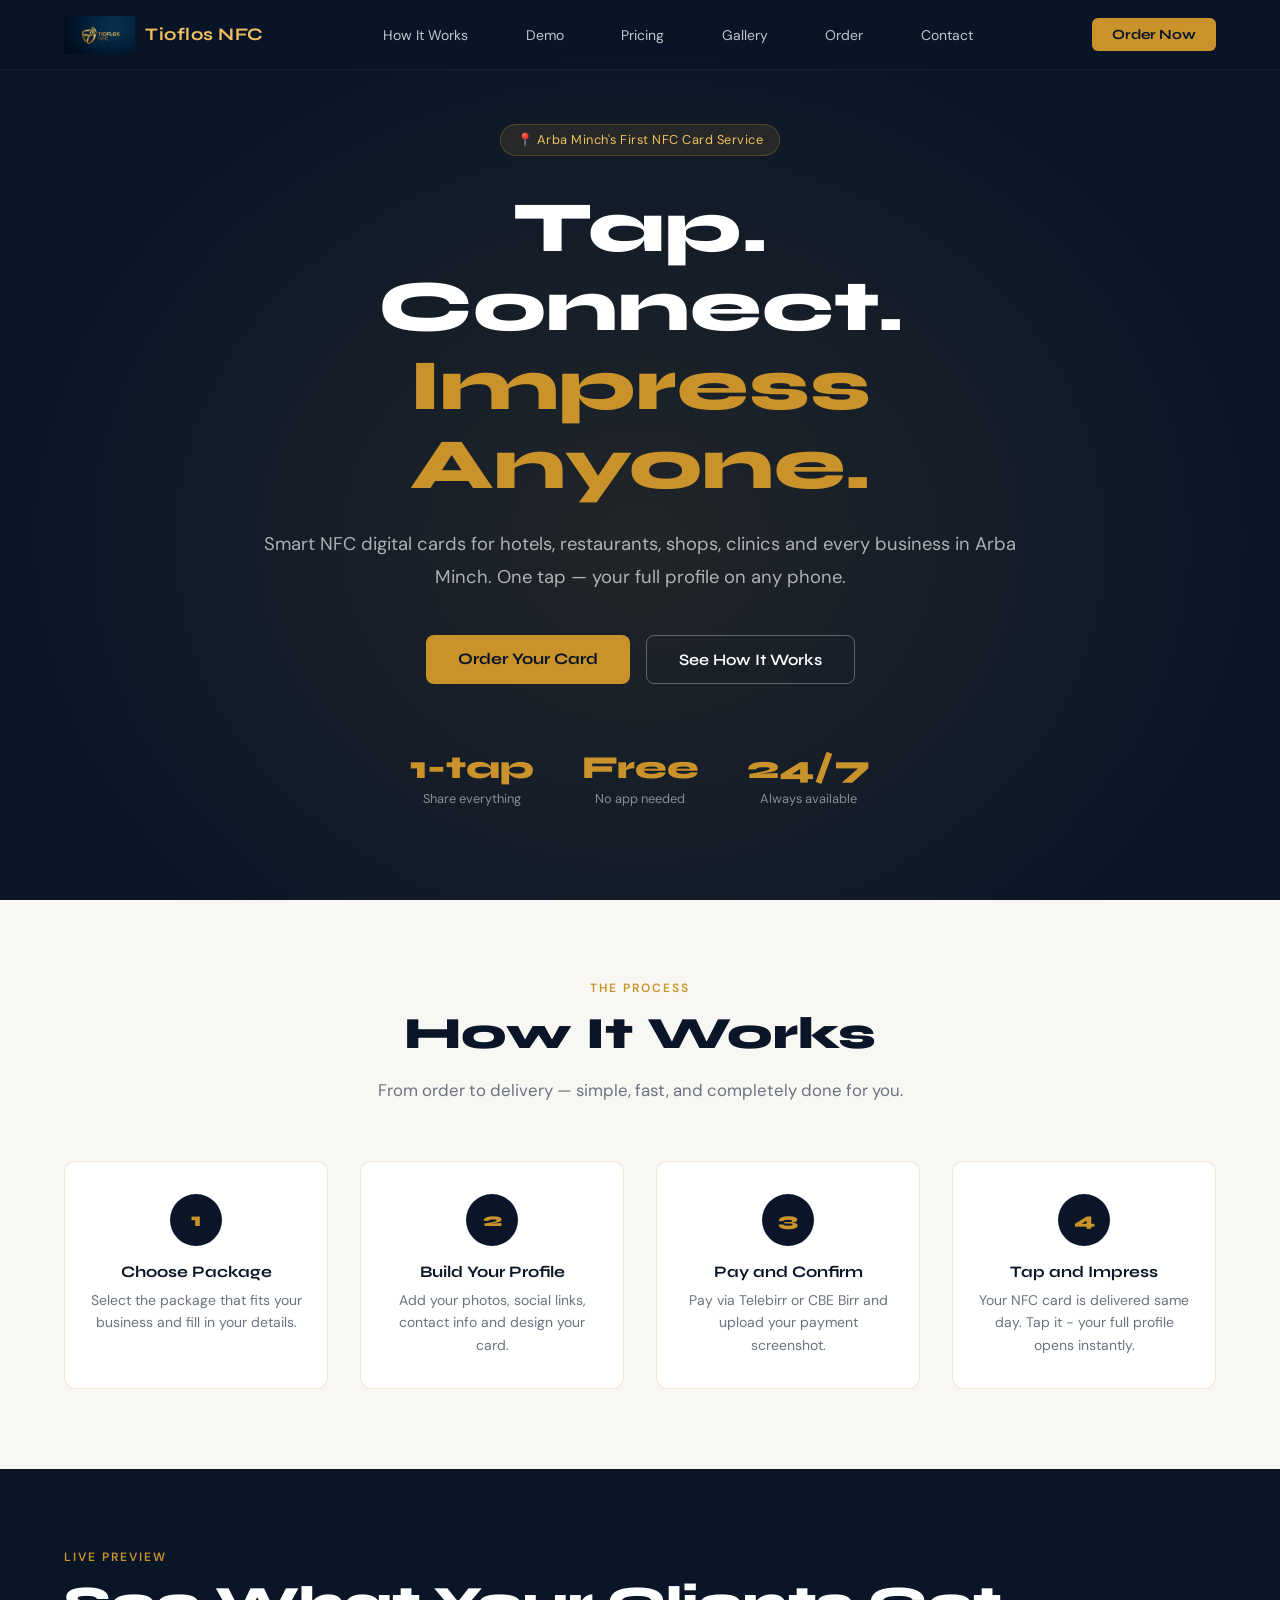
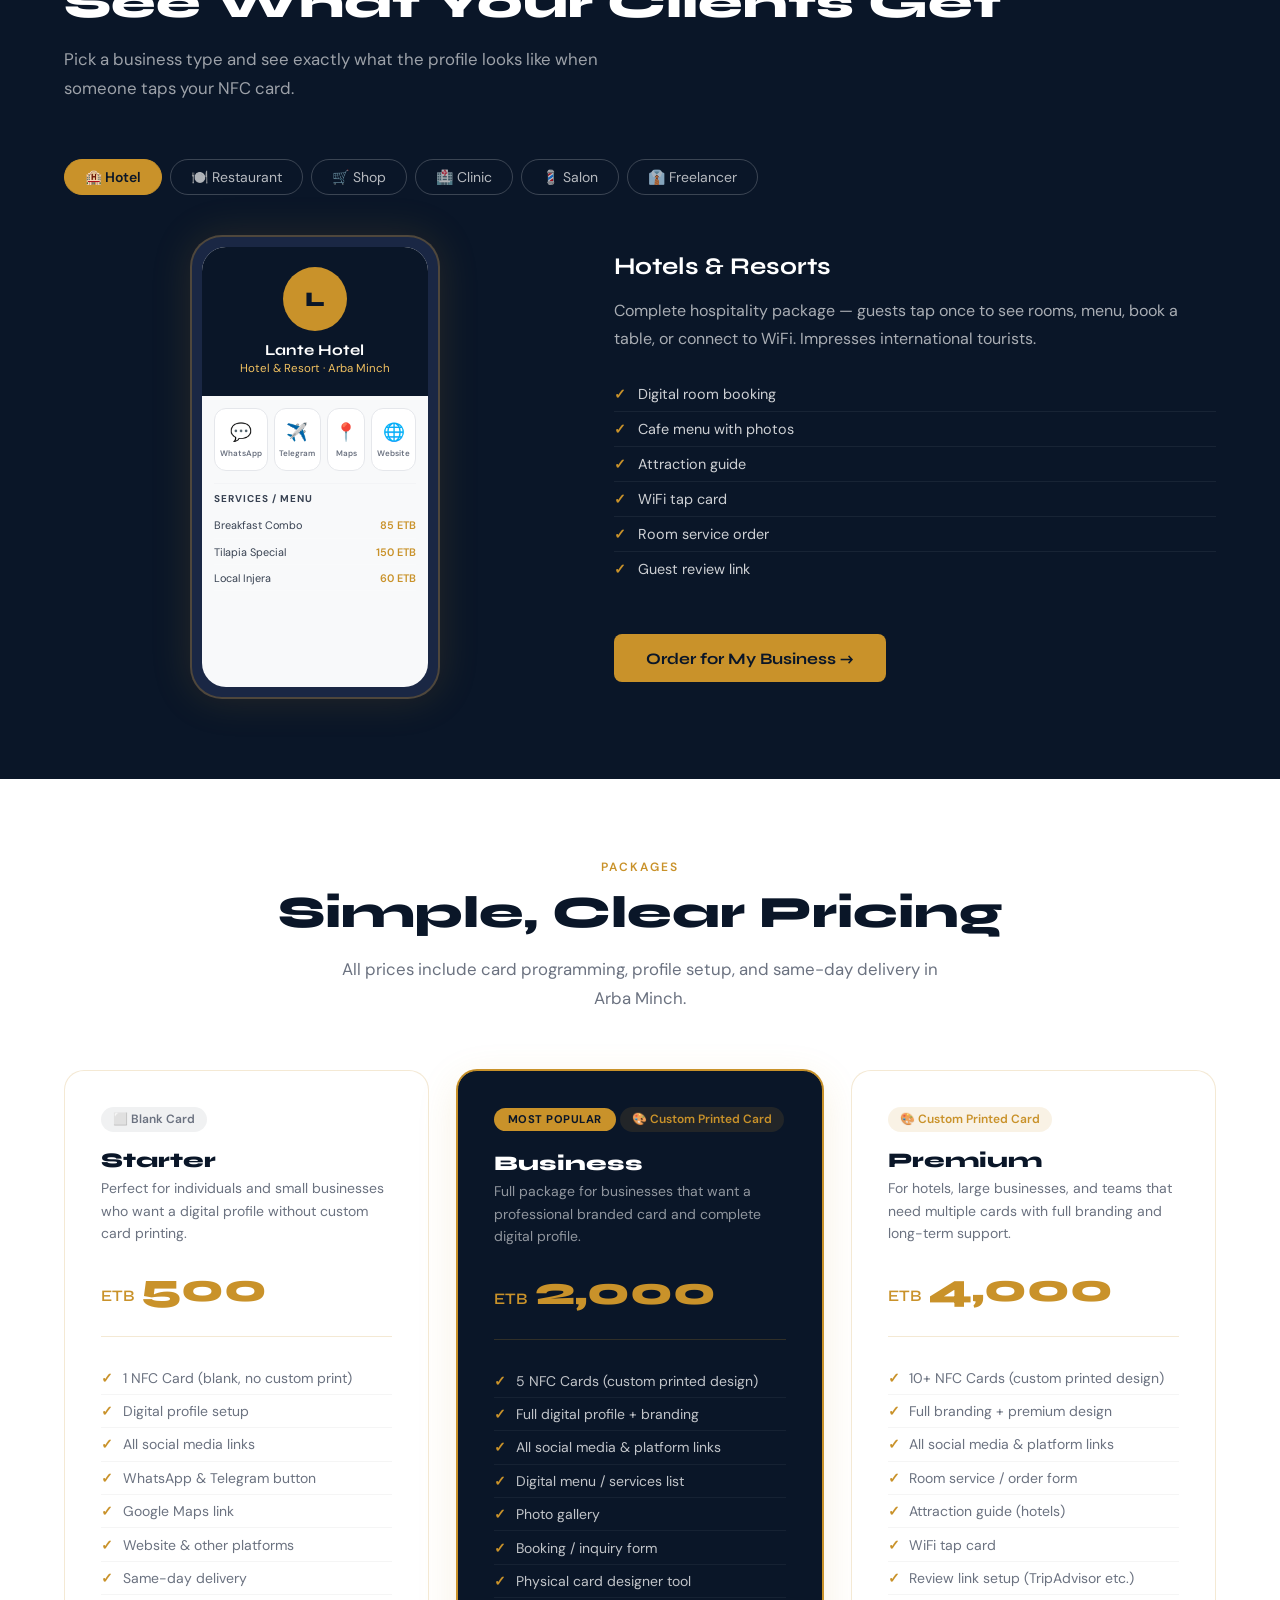
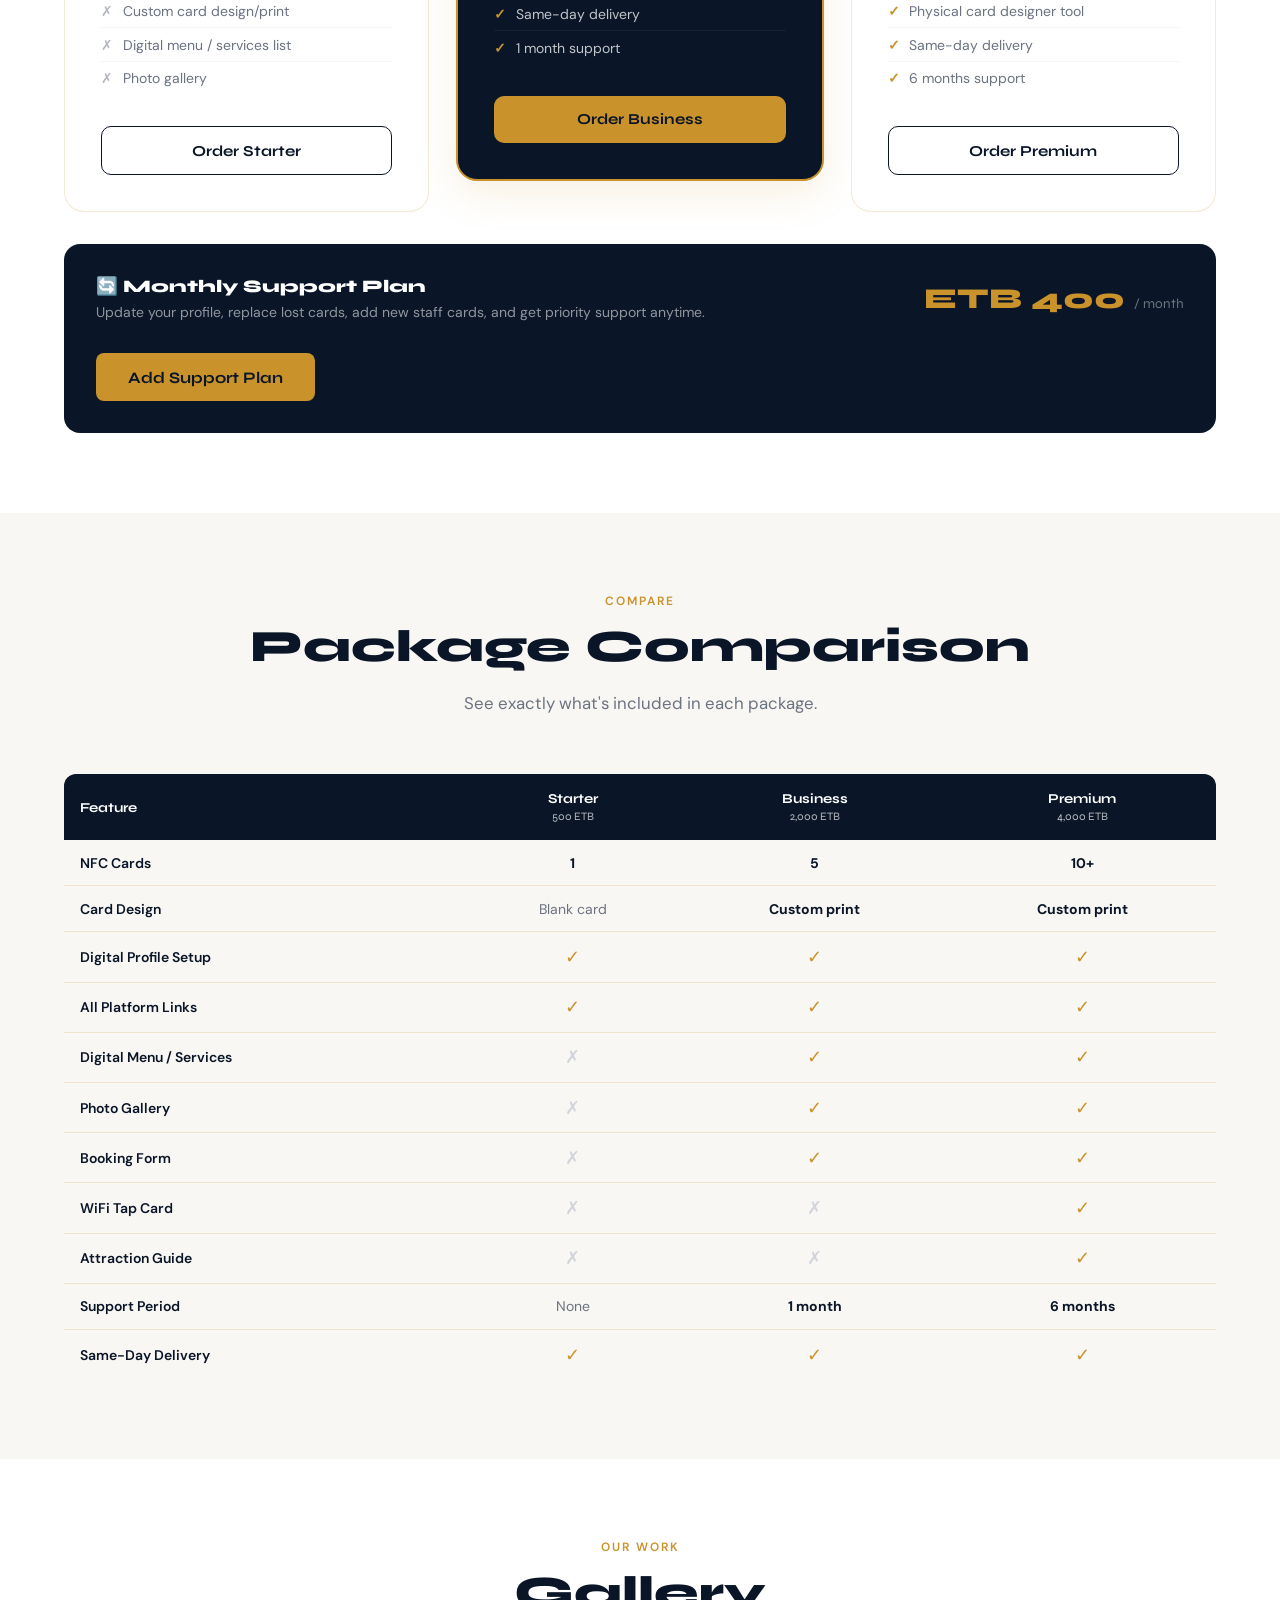
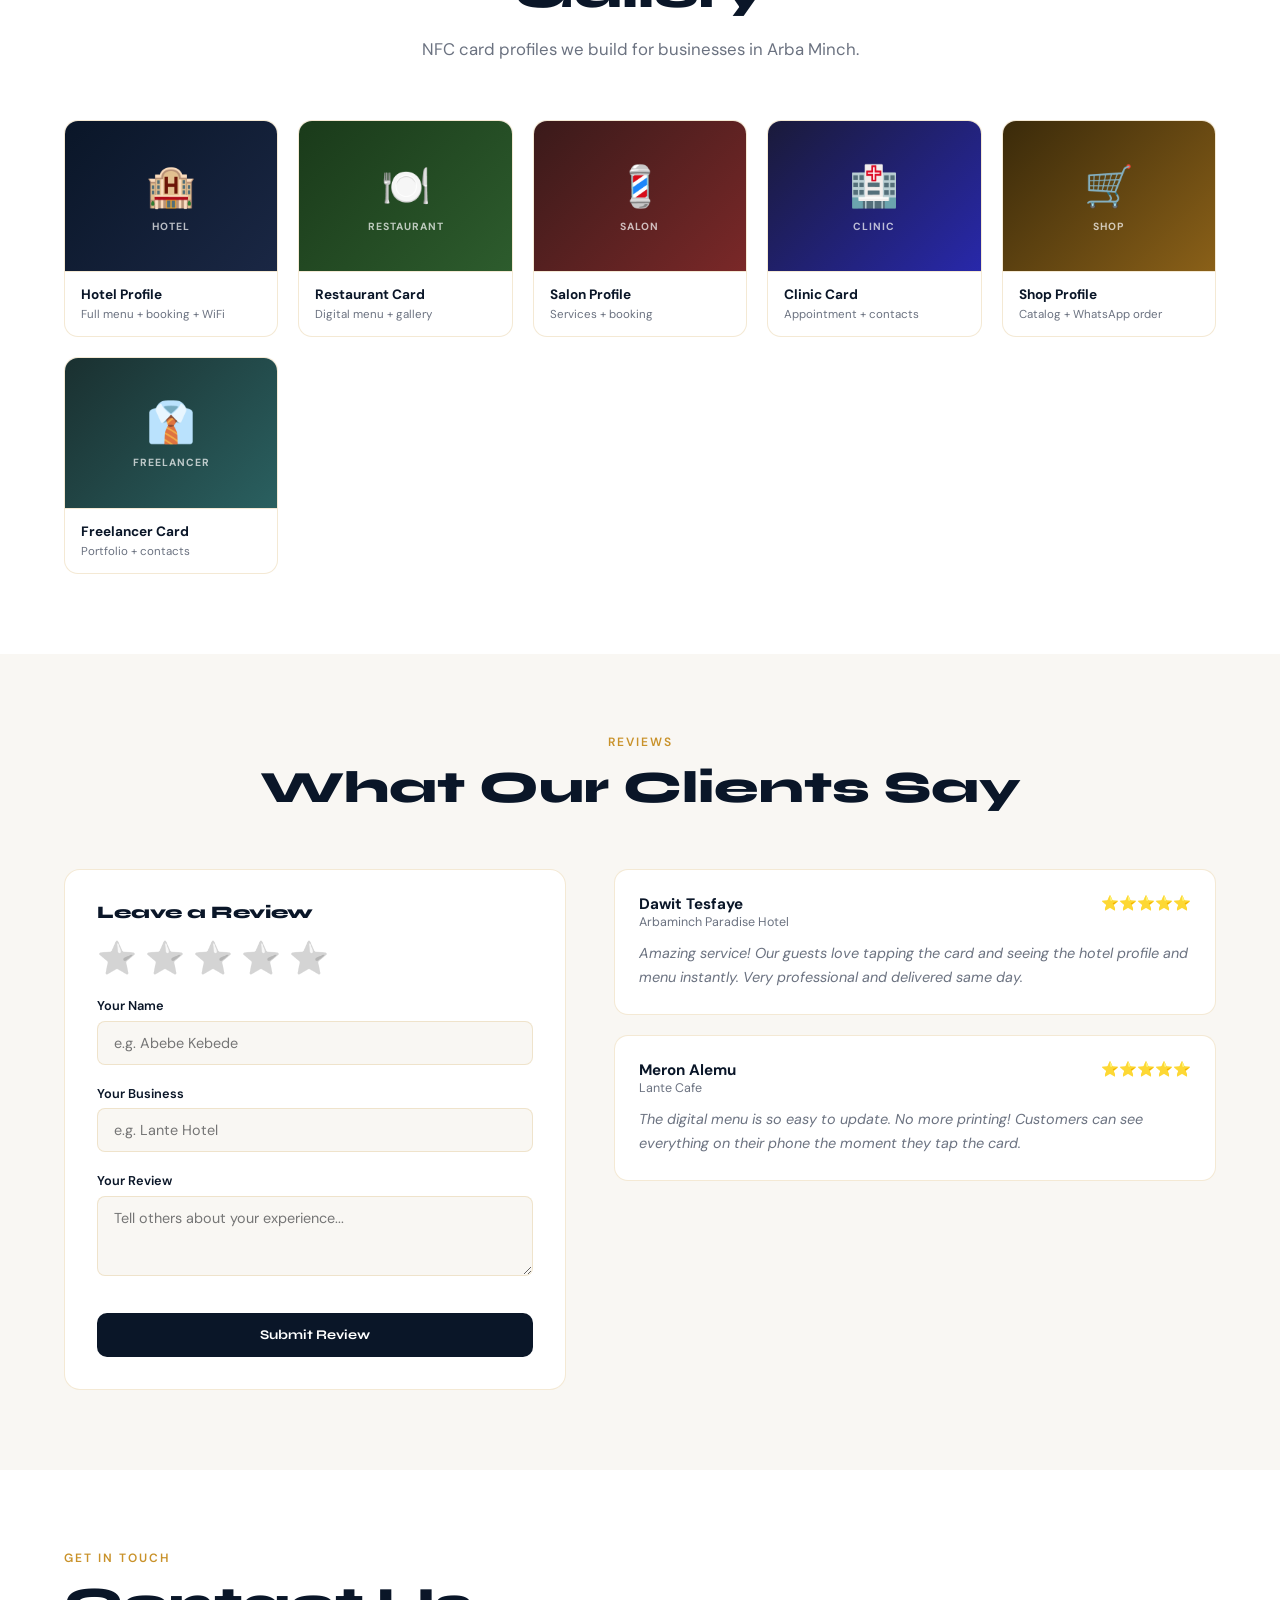
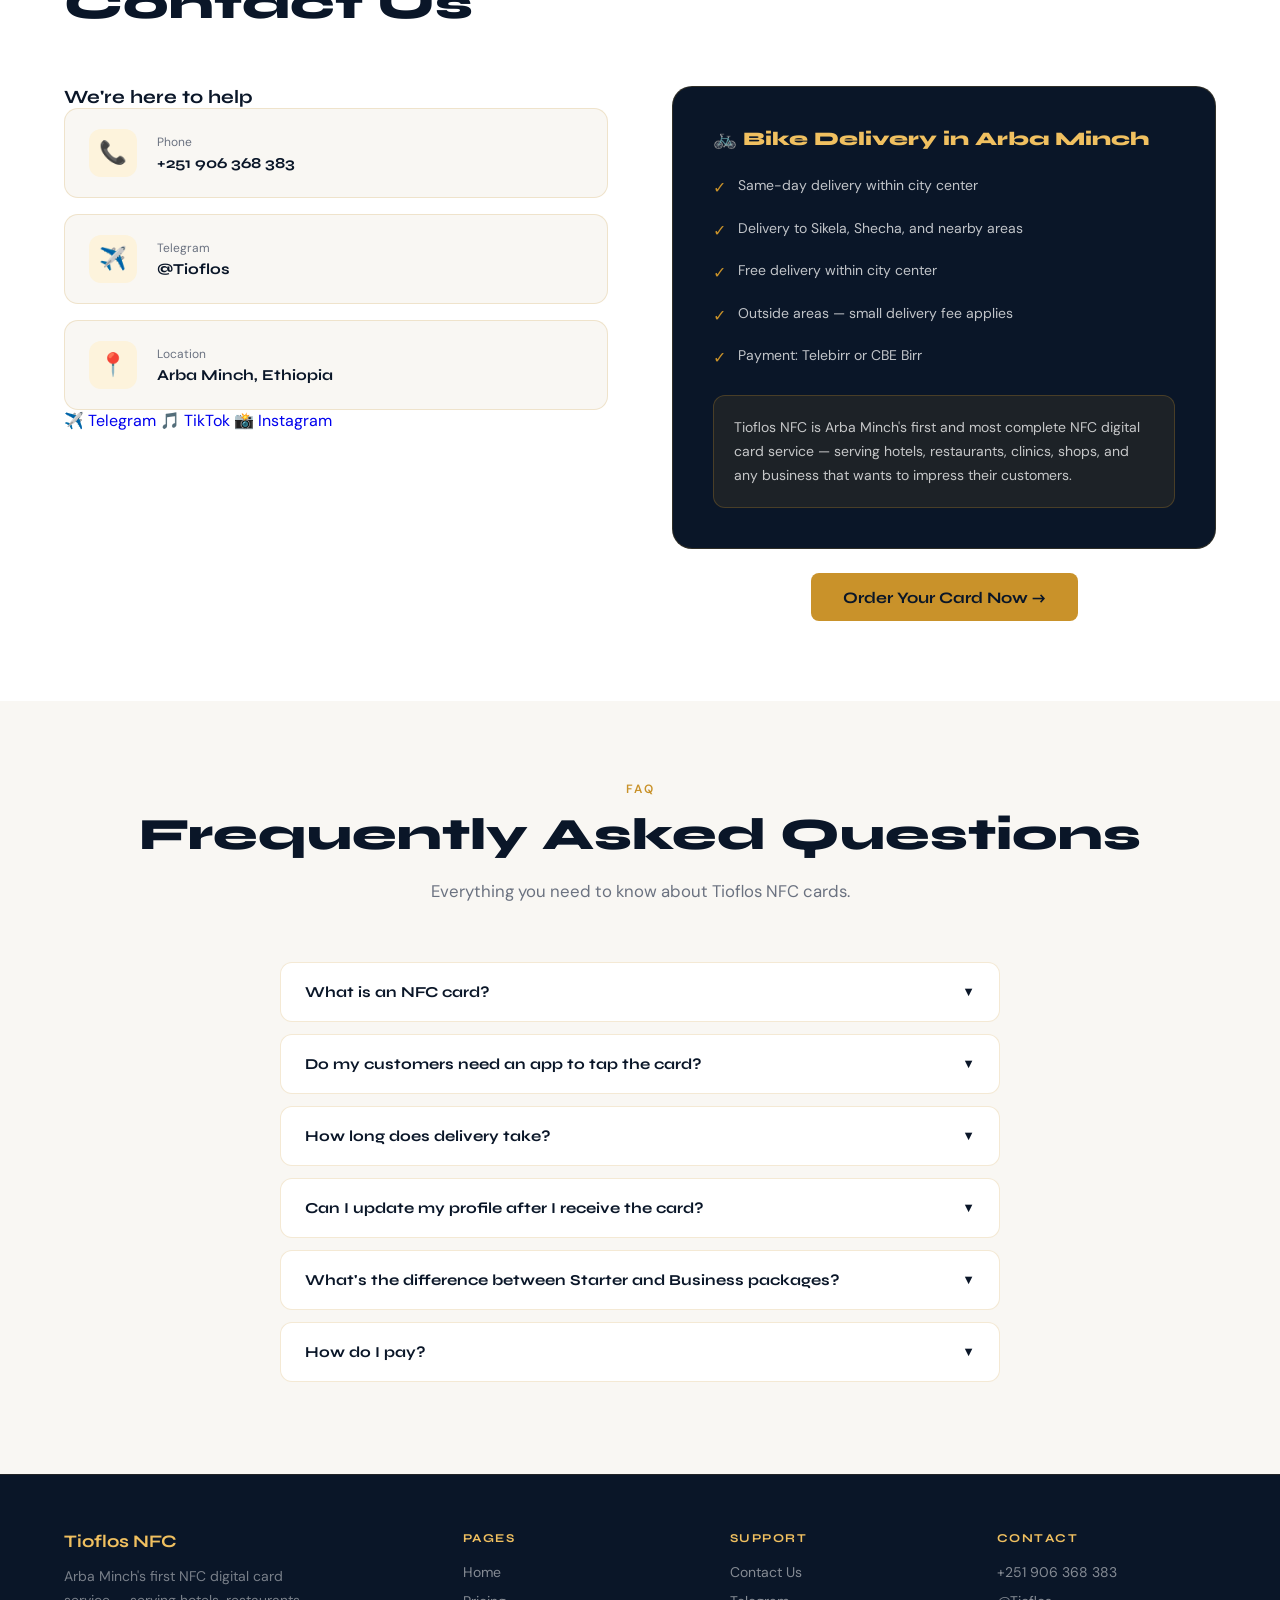
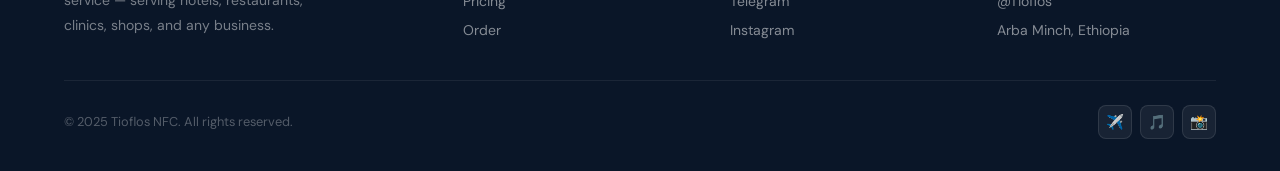
==== commit e0014181: "Add files via upload new commite" ====
--- a/index.html
+++ b/index.html
@@ -404,7 +404,7 @@
       <div class="pricing-name">Starter</div>
       <div class="pricing-desc">Perfect for individuals and small businesses who want a digital profile without custom card printing.</div>
       <div class="pricing-price">
-        <span class="currency">ETB</span> 800
+        <span class="currency">ETB</span> 500
       </div>
       <hr class="pricing-divider">
       <ul class="pricing-features">
@@ -429,7 +429,7 @@
       <div class="pricing-name">Business</div>
       <div class="pricing-desc">Full package for businesses that want a professional branded card and complete digital profile.</div>
       <div class="pricing-price">
-        <span class="currency">ETB</span> 4,000
+        <span class="currency">ETB</span> 2,000
       </div>
       <hr class="pricing-divider">
       <ul class="pricing-features">
@@ -452,7 +452,7 @@
       <div class="pricing-name">Premium</div>
       <div class="pricing-desc">For hotels, large businesses, and teams that need multiple cards with full branding and long-term support.</div>
       <div class="pricing-price">
-        <span class="currency">ETB</span> 12,000
+        <span class="currency">ETB</span> 4,000
       </div>
       <hr class="pricing-divider">
       <ul class="pricing-features">
@@ -494,9 +494,9 @@
       <thead>
         <tr>
           <th>Feature</th>
-          <th>Starter<br><small style="font-weight:400;opacity:0.7">800 ETB</small></th>
-          <th>Business<br><small style="font-weight:400;opacity:0.7">4,000 ETB</small></th>
-          <th>Premium<br><small style="font-weight:400;opacity:0.7">12,000 ETB</small></th>
+          <th>Starter<br><small style="font-weight:400;opacity:0.7">500 ETB</small></th>
+          <th>Business<br><small style="font-weight:400;opacity:0.7">2,000 ETB</small></th>
+          <th>Premium<br><small style="font-weight:400;opacity:0.7">4,000 ETB</small></th>
         </tr>
       </thead>
       <tbody>
@@ -697,7 +697,7 @@
       <button class="faq-question" onclick="toggleFaq(this)">
         What's the difference between Starter and Business packages? <span class="faq-arrow">▼</span>
       </button>
-      <div class="faq-answer">The Starter package (800 ETB) includes 1 blank NFC card with a digital profile setup — the card itself has no custom printing. The Business package (4,000 ETB) includes 5 cards with your custom design printed on them, plus a full profile with menu, gallery, and booking form.</div>
+      <div class="faq-answer">The Starter package (500 ETB) includes 1 blank NFC card with a digital profile setup — the card itself has no custom printing. The Business package (2,000 ETB) includes 5 cards with your custom design printed on them, plus a full profile with menu, gallery, and booking form.</div>
     </div>
     <div class="faq-item">
       <button class="faq-question" onclick="toggleFaq(this)">
--- a/styles.css
+++ b/styles.css
@@ -331,3 +331,238 @@
   section { padding: 3.5rem 5%; }
   .page-header { padding: 6rem 5% 3rem; }
 }
+
+/* ============================================
+   NEW: TIOFLOS NFC UPGRADES
+   ============================================ */
+
+/* ── 3D FLIPPING CARD PREVIEW ── */
+.card-container-3d {
+  perspective: 1000px;
+  width: 100%;
+  max-width: 290px;
+  margin: 0 auto;
+}
+.preview-card-inner {
+  position: relative;
+  width: 100%;
+  aspect-ratio: 1.586;
+  transition: transform 0.6s cubic-bezier(0.4, 0, 0.2, 1);
+  transform-style: preserve-3d;
+}
+.preview-card-inner.flipped {
+  transform: rotateY(180deg);
+}
+.preview-card-front, .preview-card-back {
+  position: absolute;
+  inset: 0;
+  backface-visibility: hidden;
+  -webkit-backface-visibility: hidden;
+  border-radius: 16px;
+  overflow: hidden;
+}
+.preview-card-back {
+  transform: rotateY(180deg);
+  background: #0A1628; /* Default background */
+  border: 1px solid rgba(255,255,255,0.08);
+  box-shadow: 0 12px 36px rgba(0,0,0,0.4), inset 0 1px 1px rgba(255,255,255,0.15);
+  display: flex;
+  flex-direction: column;
+  justify-content: space-between;
+  padding: 1.25rem;
+}
+
+/* Back Side Card elements */
+.card-back-header {
+  display: flex;
+  justify-content: space-between;
+  align-items: center;
+  width: 100%;
+}
+.card-back-brand {
+  font-family: 'Syne', sans-serif;
+  font-weight: 700;
+  font-size: 0.62rem;
+  color: var(--gold-light);
+  letter-spacing: 1px;
+  text-transform: uppercase;
+}
+.card-back-logo {
+  font-size: 0.8rem;
+}
+.card-back-content {
+  display: flex;
+  align-items: center;
+  justify-content: center;
+  flex-grow: 1;
+  padding: 0.4rem 0;
+}
+.card-back-qr-box {
+  width: 80px;
+  height: 80px;
+  background: var(--white);
+  border-radius: 6px;
+  padding: 5px;
+  display: flex;
+  align-items: center;
+  justify-content: center;
+  box-shadow: 0 4px 12px rgba(0,0,0,0.3);
+}
+.card-back-qr-box img {
+  width: 100%;
+  height: 100%;
+  object-fit: contain;
+}
+.card-back-footer {
+  text-align: center;
+  width: 100%;
+}
+.card-back-instruction {
+  font-size: 0.48rem;
+  text-transform: uppercase;
+  letter-spacing: 1px;
+  color: rgba(255,255,255,0.45);
+  font-weight: 600;
+}
+.card-back-powered {
+  font-size: 0.38rem;
+  color: rgba(255,255,255,0.25);
+  margin-top: 2px;
+}
+
+/* ── VCARD BUTTON ── */
+.vcard-btn-container {
+  padding: 0.25rem 1.25rem;
+}
+.vcard-btn {
+  display: flex;
+  align-items: center;
+  justify-content: center;
+  gap: 0.5rem;
+  width: 100%;
+  padding: 0.9rem;
+  background: var(--navy);
+  color: var(--white);
+  border-radius: 14px;
+  font-family: 'Syne', sans-serif;
+  font-weight: 800;
+  font-size: 0.95rem;
+  text-align: center;
+  text-decoration: none;
+  border: 1.5px solid rgba(255,255,255,0.1);
+  box-shadow: var(--shadow);
+  cursor: pointer;
+  transition: all 0.2s;
+}
+.vcard-btn:hover {
+  background: var(--navy-mid);
+  transform: translateY(-1px);
+}
+.vcard-btn:active {
+  transform: scale(0.98);
+}
+
+/* ── ADMIN EDITOR MODAL ── */
+.modal-overlay {
+  position: fixed;
+  inset: 0;
+  background: rgba(10, 22, 40, 0.85);
+  backdrop-filter: blur(8px);
+  z-index: 1000;
+  display: flex;
+  align-items: center;
+  justify-content: center;
+  opacity: 0;
+  pointer-events: none;
+  transition: opacity 0.3s ease;
+}
+.modal-overlay.active {
+  opacity: 1;
+  pointer-events: auto;
+}
+.modal-container {
+  background: var(--navy-mid);
+  border: 1px solid var(--border);
+  border-radius: 20px;
+  width: 90%;
+  max-width: 800px;
+  max-height: 85vh;
+  overflow-y: auto;
+  box-shadow: 0 20px 50px rgba(0,0,0,0.5);
+  transform: translateY(-20px);
+  transition: transform 0.3s ease;
+}
+.modal-overlay.active .modal-container {
+  transform: translateY(0);
+}
+.modal-header {
+  padding: 1.25rem 2rem;
+  border-bottom: 1px solid var(--border);
+  display: flex;
+  justify-content: space-between;
+  align-items: center;
+  position: sticky;
+  top: 0;
+  background: var(--navy-mid);
+  z-index: 10;
+}
+.modal-header h2 {
+  font-size: 1.25rem;
+  color: var(--gold-light);
+  font-weight: 800;
+}
+.modal-close-btn {
+  background: none;
+  border: none;
+  color: rgba(255,255,255,0.5);
+  font-size: 1.5rem;
+  cursor: pointer;
+  transition: color 0.2s;
+}
+.modal-close-btn:hover {
+  color: var(--white);
+}
+.modal-body {
+  padding: 2rem;
+}
+.modal-footer {
+  padding: 1.25rem 2rem;
+  border-top: 1px solid var(--border);
+  display: flex;
+  justify-content: flex-end;
+  gap: 1rem;
+  position: sticky;
+  bottom: 0;
+  background: var(--navy-mid);
+  z-index: 10;
+}
+.modal-save-btn {
+  padding: 0.75rem 2rem;
+  background: var(--gold);
+  color: var(--navy);
+  border: none;
+  border-radius: 8px;
+  font-family: 'Syne', sans-serif;
+  font-weight: 800;
+  cursor: pointer;
+  transition: background 0.2s;
+}
+.modal-save-btn:hover {
+  background: var(--gold-light);
+}
+.modal-cancel-btn {
+  padding: 0.75rem 1.5rem;
+  background: transparent;
+  color: rgba(255,255,255,0.75);
+  border: 1px solid rgba(255,255,255,0.25);
+  border-radius: 8px;
+  font-family: 'Syne', sans-serif;
+  font-weight: 700;
+  cursor: pointer;
+  transition: all 0.2s;
+}
+.modal-cancel-btn:hover {
+  border-color: rgba(255,255,255,0.5);
+  color: var(--white);
+}
+
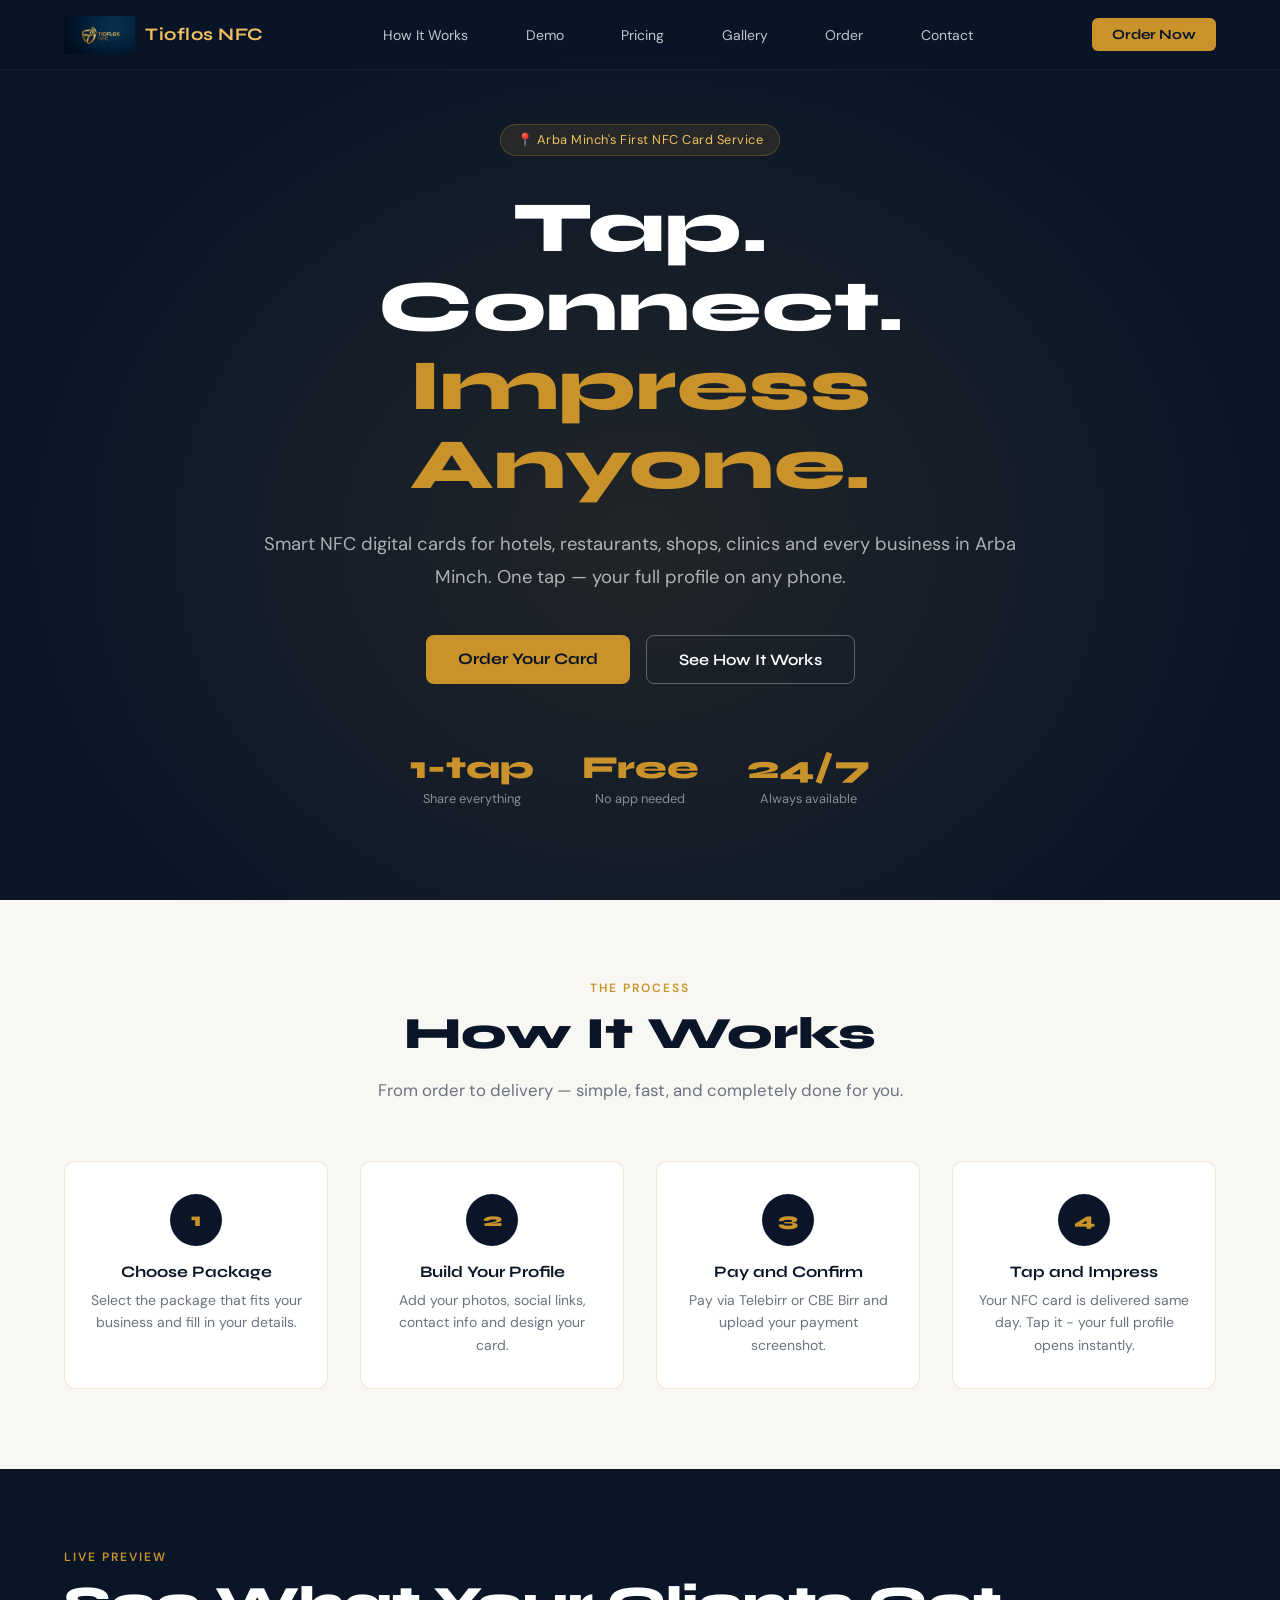
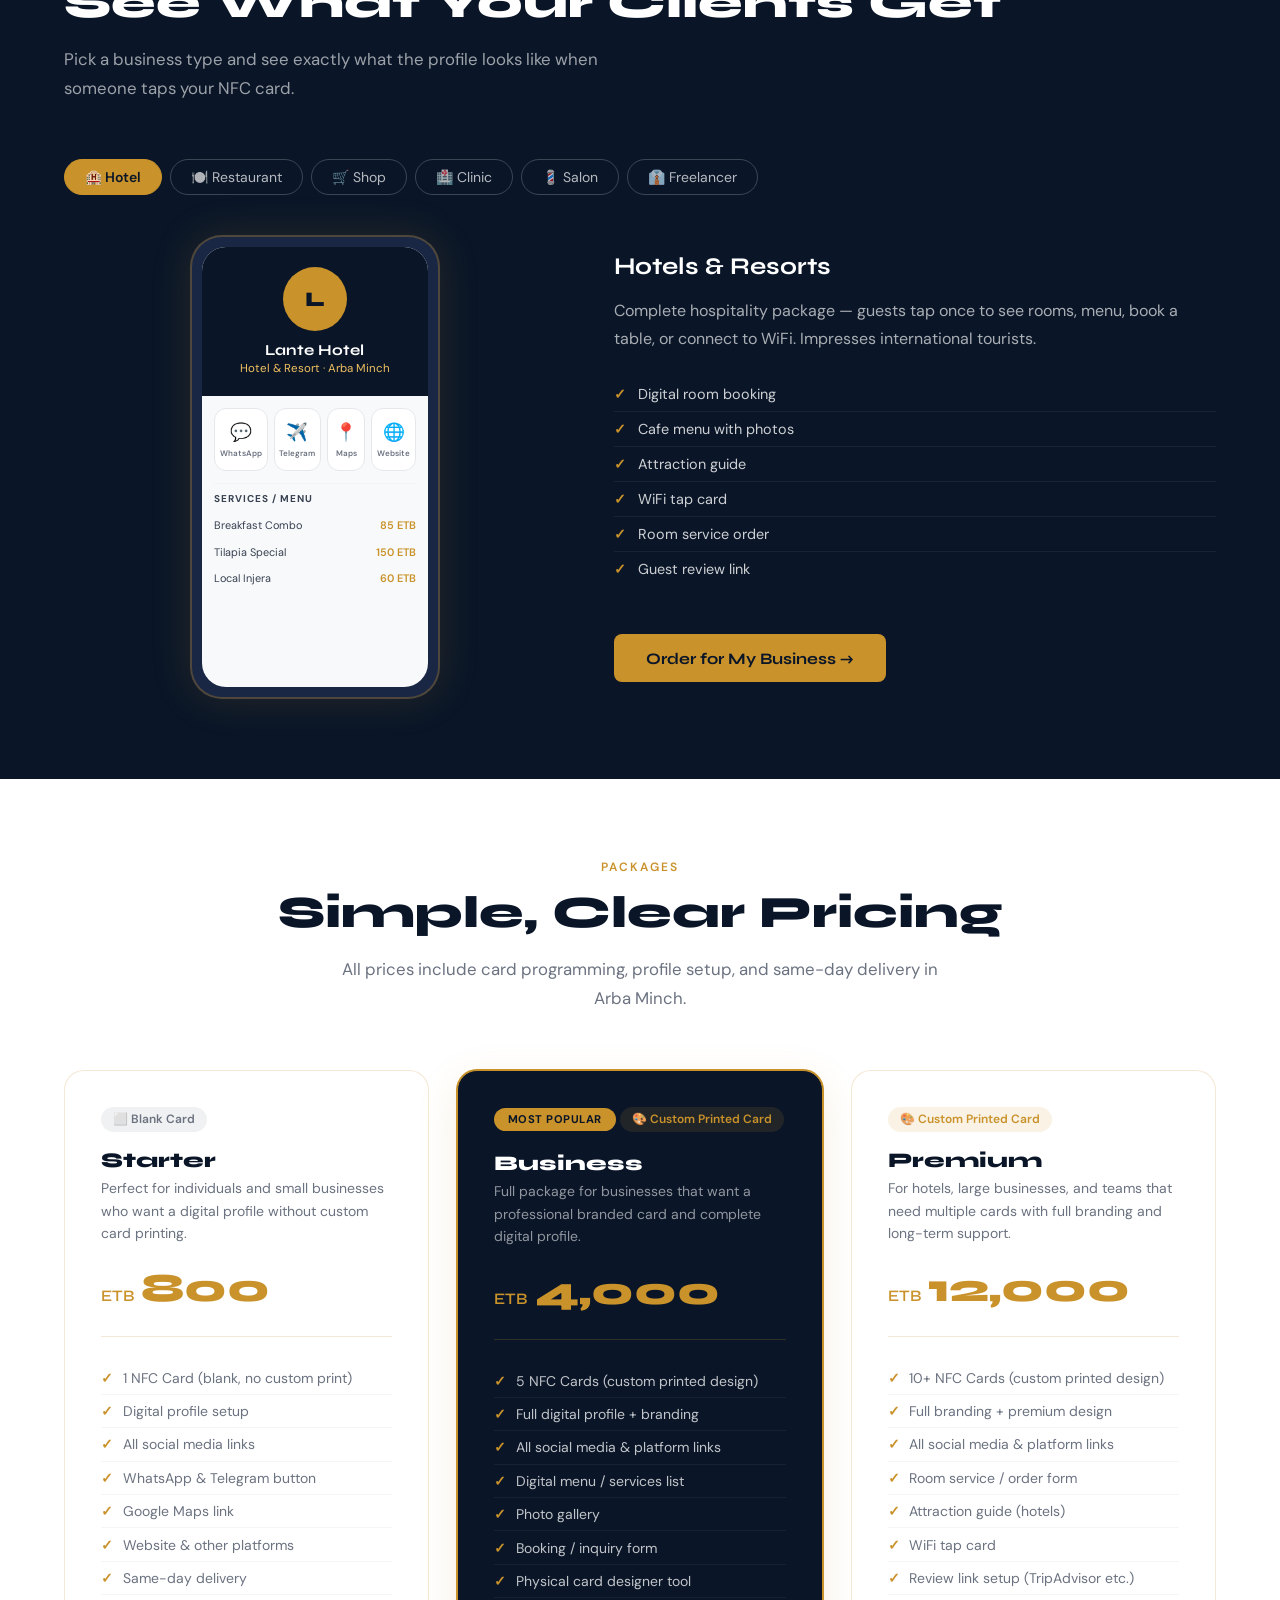
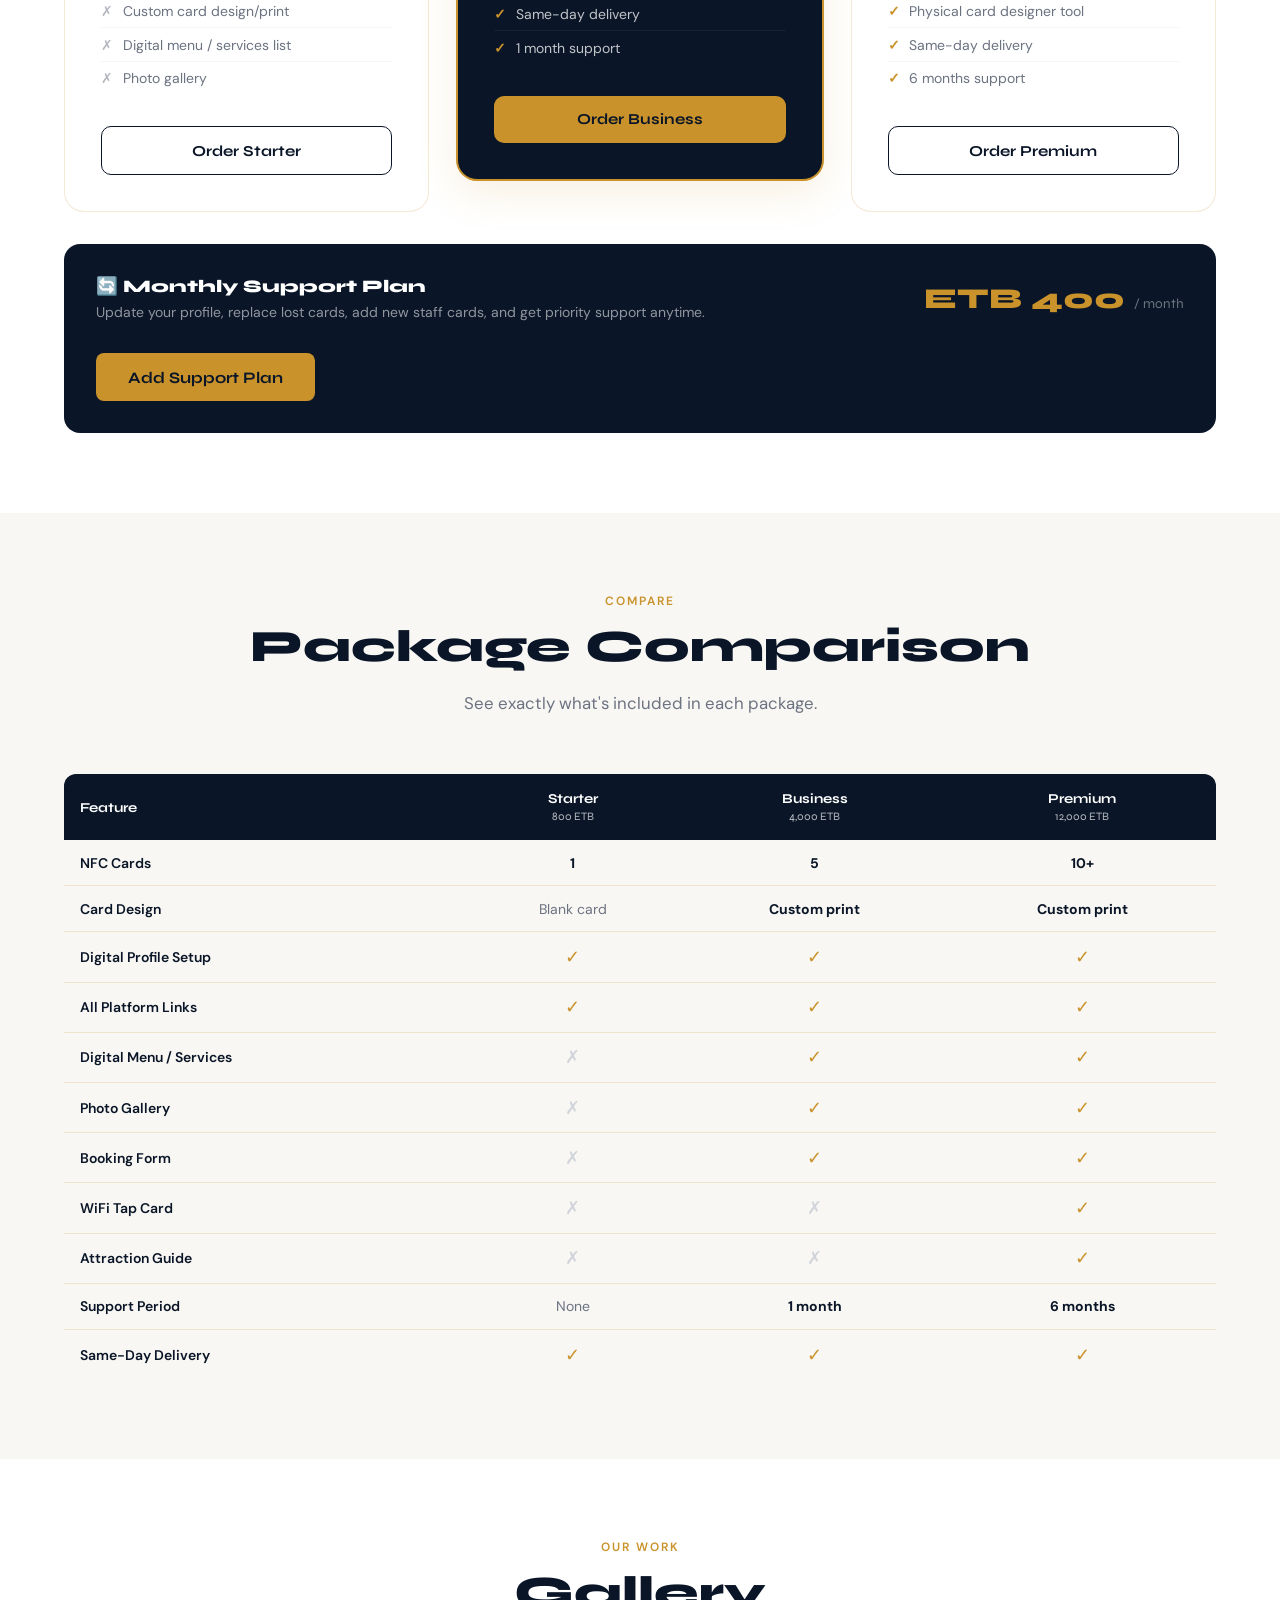
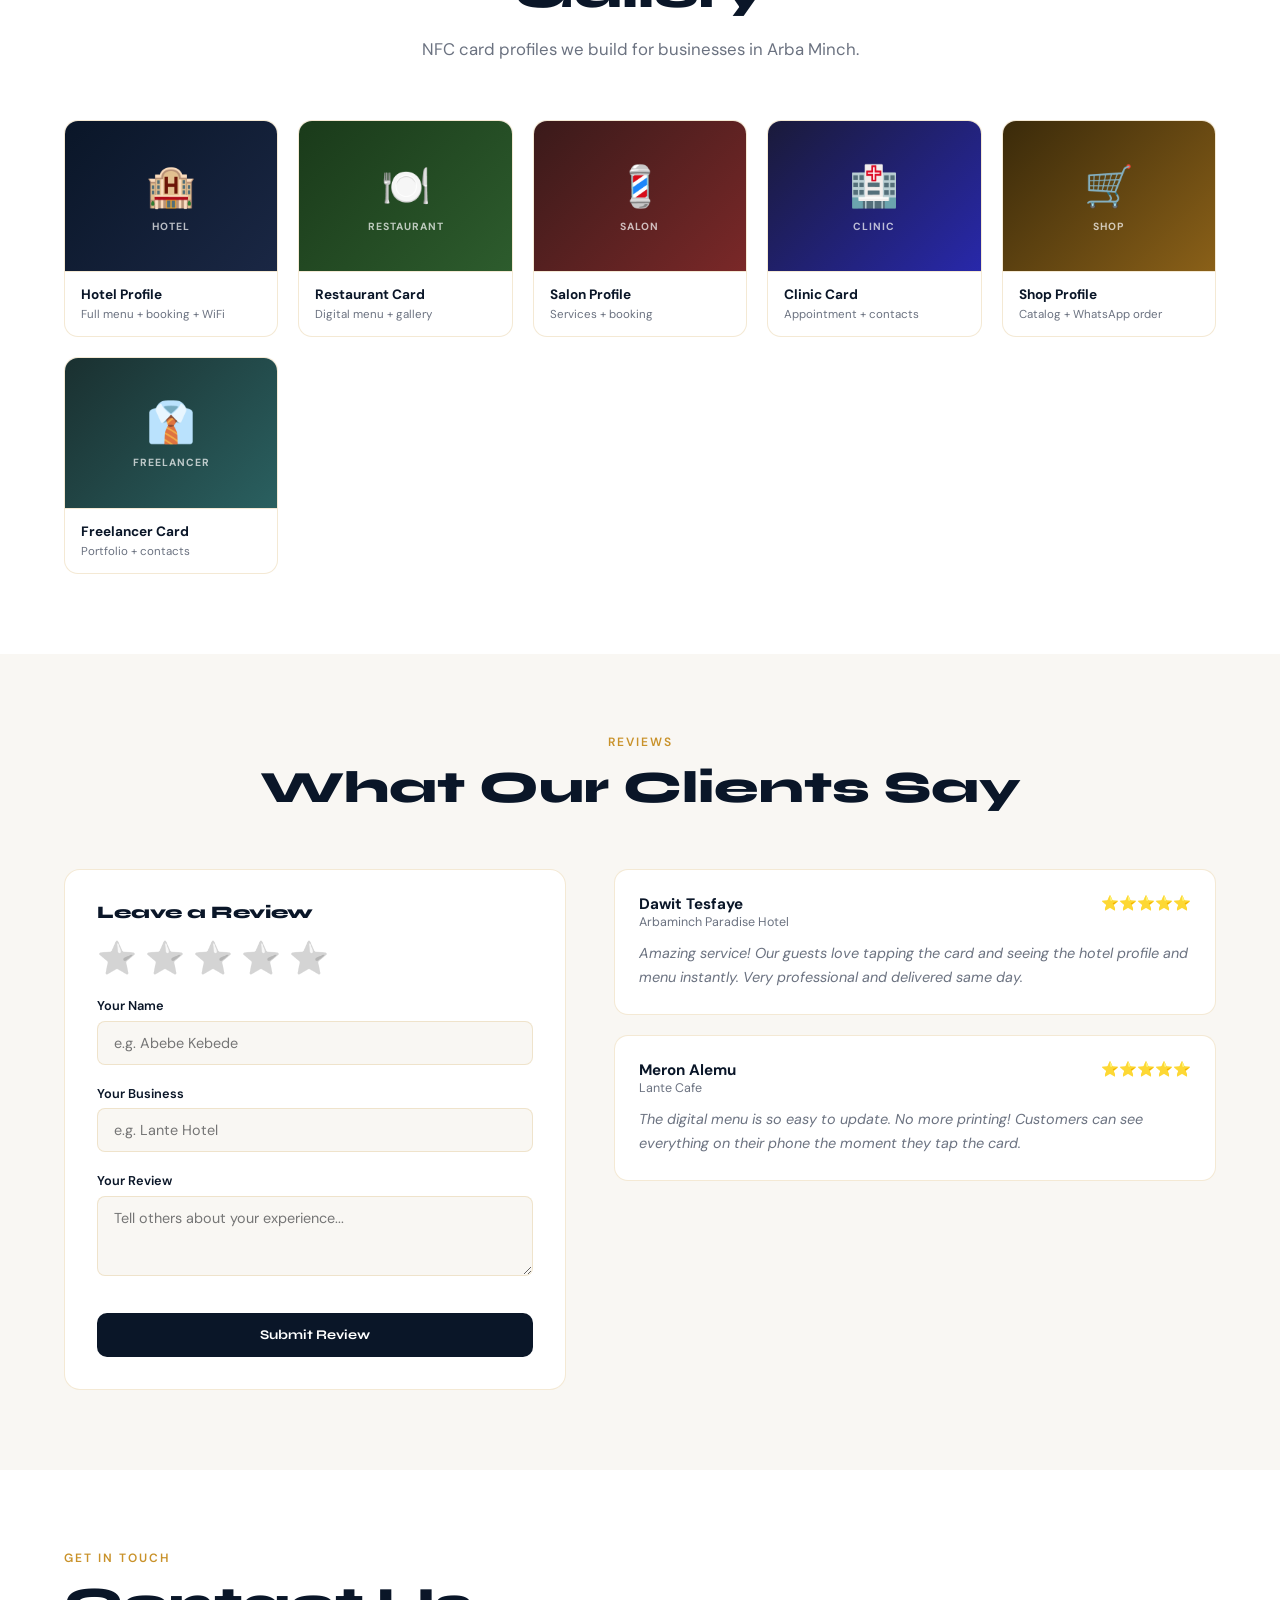
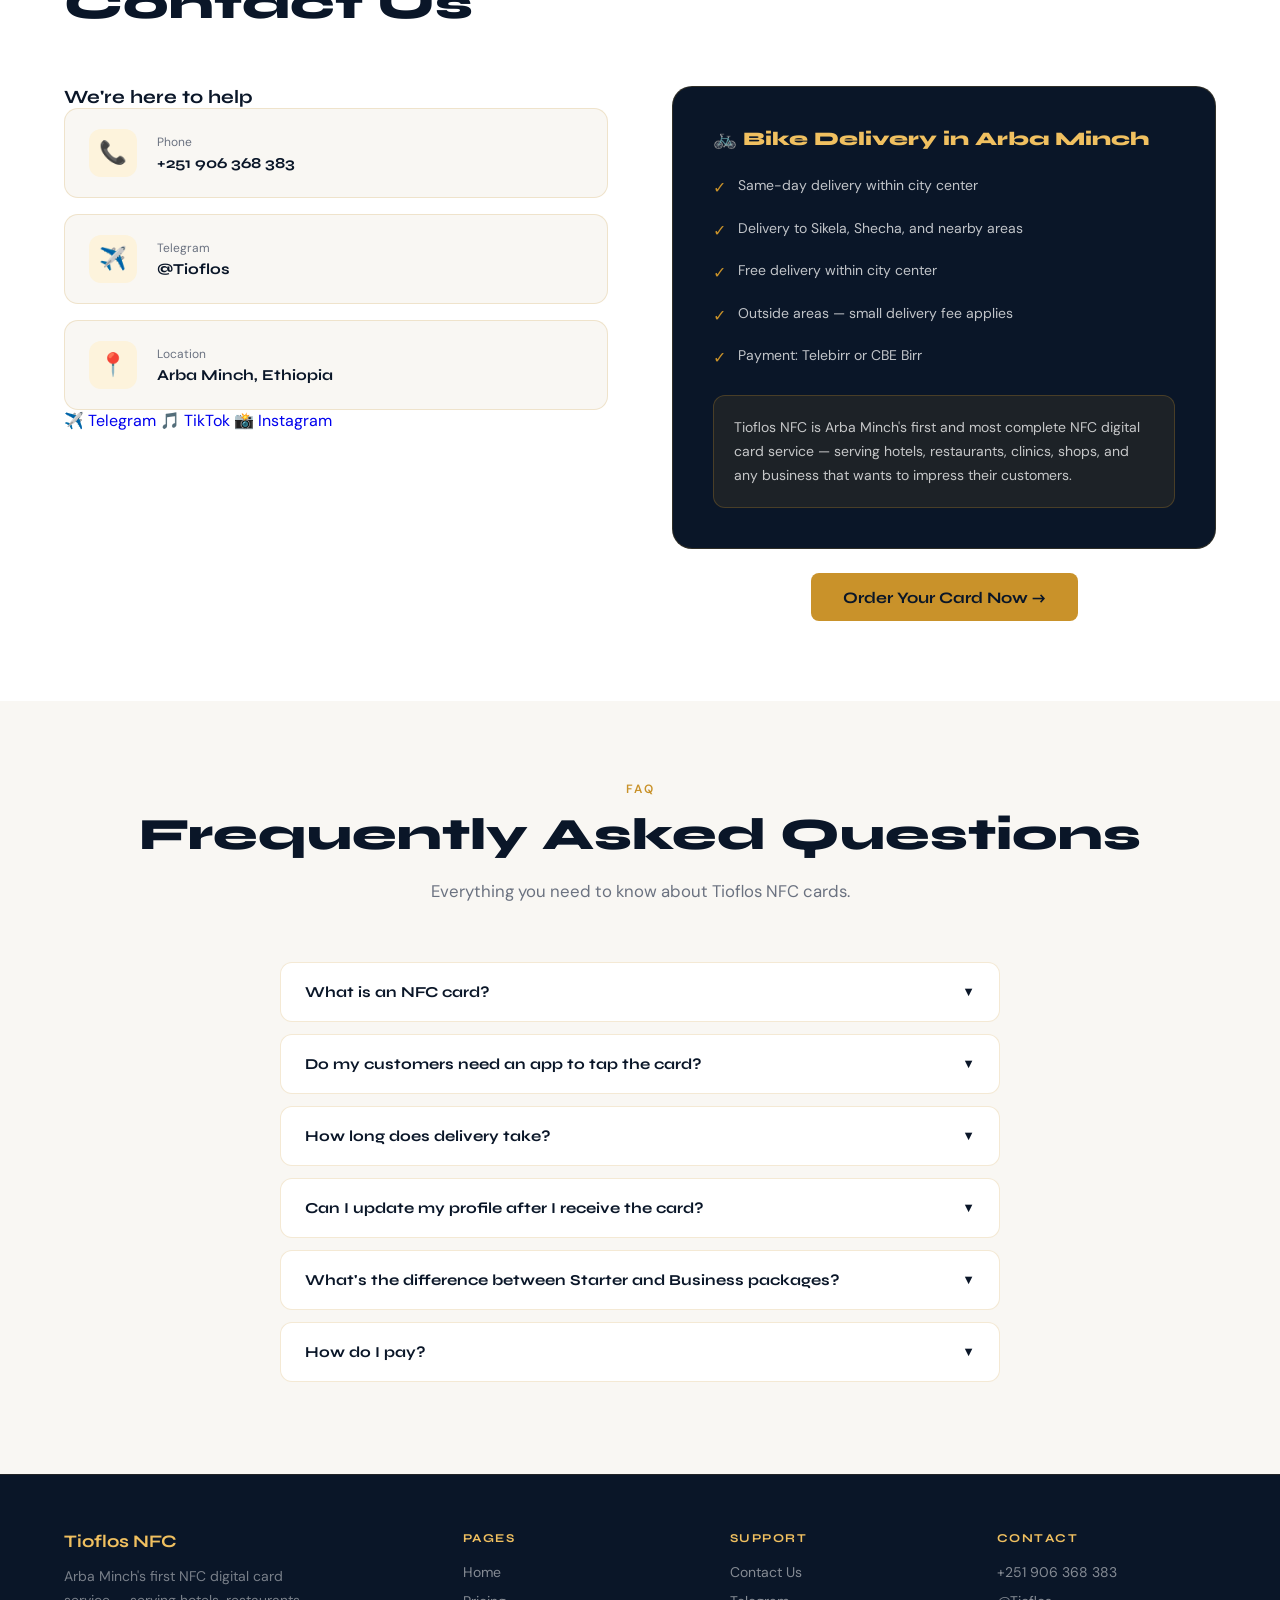
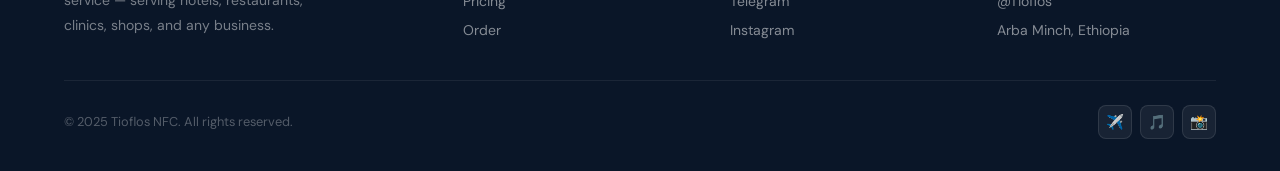
==== commit 7b79aa8a: "Add files via upload" ====
--- a/index.html
+++ b/index.html
@@ -404,7 +404,7 @@
       <div class="pricing-name">Starter</div>
       <div class="pricing-desc">Perfect for individuals and small businesses who want a digital profile without custom card printing.</div>
       <div class="pricing-price">
-        <span class="currency">ETB</span> 500
+        <span class="currency">ETB</span> 800
       </div>
       <hr class="pricing-divider">
       <ul class="pricing-features">
@@ -429,7 +429,7 @@
       <div class="pricing-name">Business</div>
       <div class="pricing-desc">Full package for businesses that want a professional branded card and complete digital profile.</div>
       <div class="pricing-price">
-        <span class="currency">ETB</span> 2,000
+        <span class="currency">ETB</span> 4,000
       </div>
       <hr class="pricing-divider">
       <ul class="pricing-features">
@@ -452,7 +452,7 @@
       <div class="pricing-name">Premium</div>
       <div class="pricing-desc">For hotels, large businesses, and teams that need multiple cards with full branding and long-term support.</div>
       <div class="pricing-price">
-        <span class="currency">ETB</span> 4,000
+        <span class="currency">ETB</span> 12,000
       </div>
       <hr class="pricing-divider">
       <ul class="pricing-features">
@@ -494,9 +494,9 @@
       <thead>
         <tr>
           <th>Feature</th>
-          <th>Starter<br><small style="font-weight:400;opacity:0.7">500 ETB</small></th>
-          <th>Business<br><small style="font-weight:400;opacity:0.7">2,000 ETB</small></th>
-          <th>Premium<br><small style="font-weight:400;opacity:0.7">4,000 ETB</small></th>
+          <th>Starter<br><small style="font-weight:400;opacity:0.7">800 ETB</small></th>
+          <th>Business<br><small style="font-weight:400;opacity:0.7">4,000 ETB</small></th>
+          <th>Premium<br><small style="font-weight:400;opacity:0.7">12,000 ETB</small></th>
         </tr>
       </thead>
       <tbody>
@@ -697,7 +697,7 @@
       <button class="faq-question" onclick="toggleFaq(this)">
         What's the difference between Starter and Business packages? <span class="faq-arrow">▼</span>
       </button>
-      <div class="faq-answer">The Starter package (500 ETB) includes 1 blank NFC card with a digital profile setup — the card itself has no custom printing. The Business package (2,000 ETB) includes 5 cards with your custom design printed on them, plus a full profile with menu, gallery, and booking form.</div>
+      <div class="faq-answer">The Starter package (800 ETB) includes 1 blank NFC card with a digital profile setup — the card itself has no custom printing. The Business package (4,000 ETB) includes 5 cards with your custom design printed on them, plus a full profile with menu, gallery, and booking form.</div>
     </div>
     <div class="faq-item">
       <button class="faq-question" onclick="toggleFaq(this)">
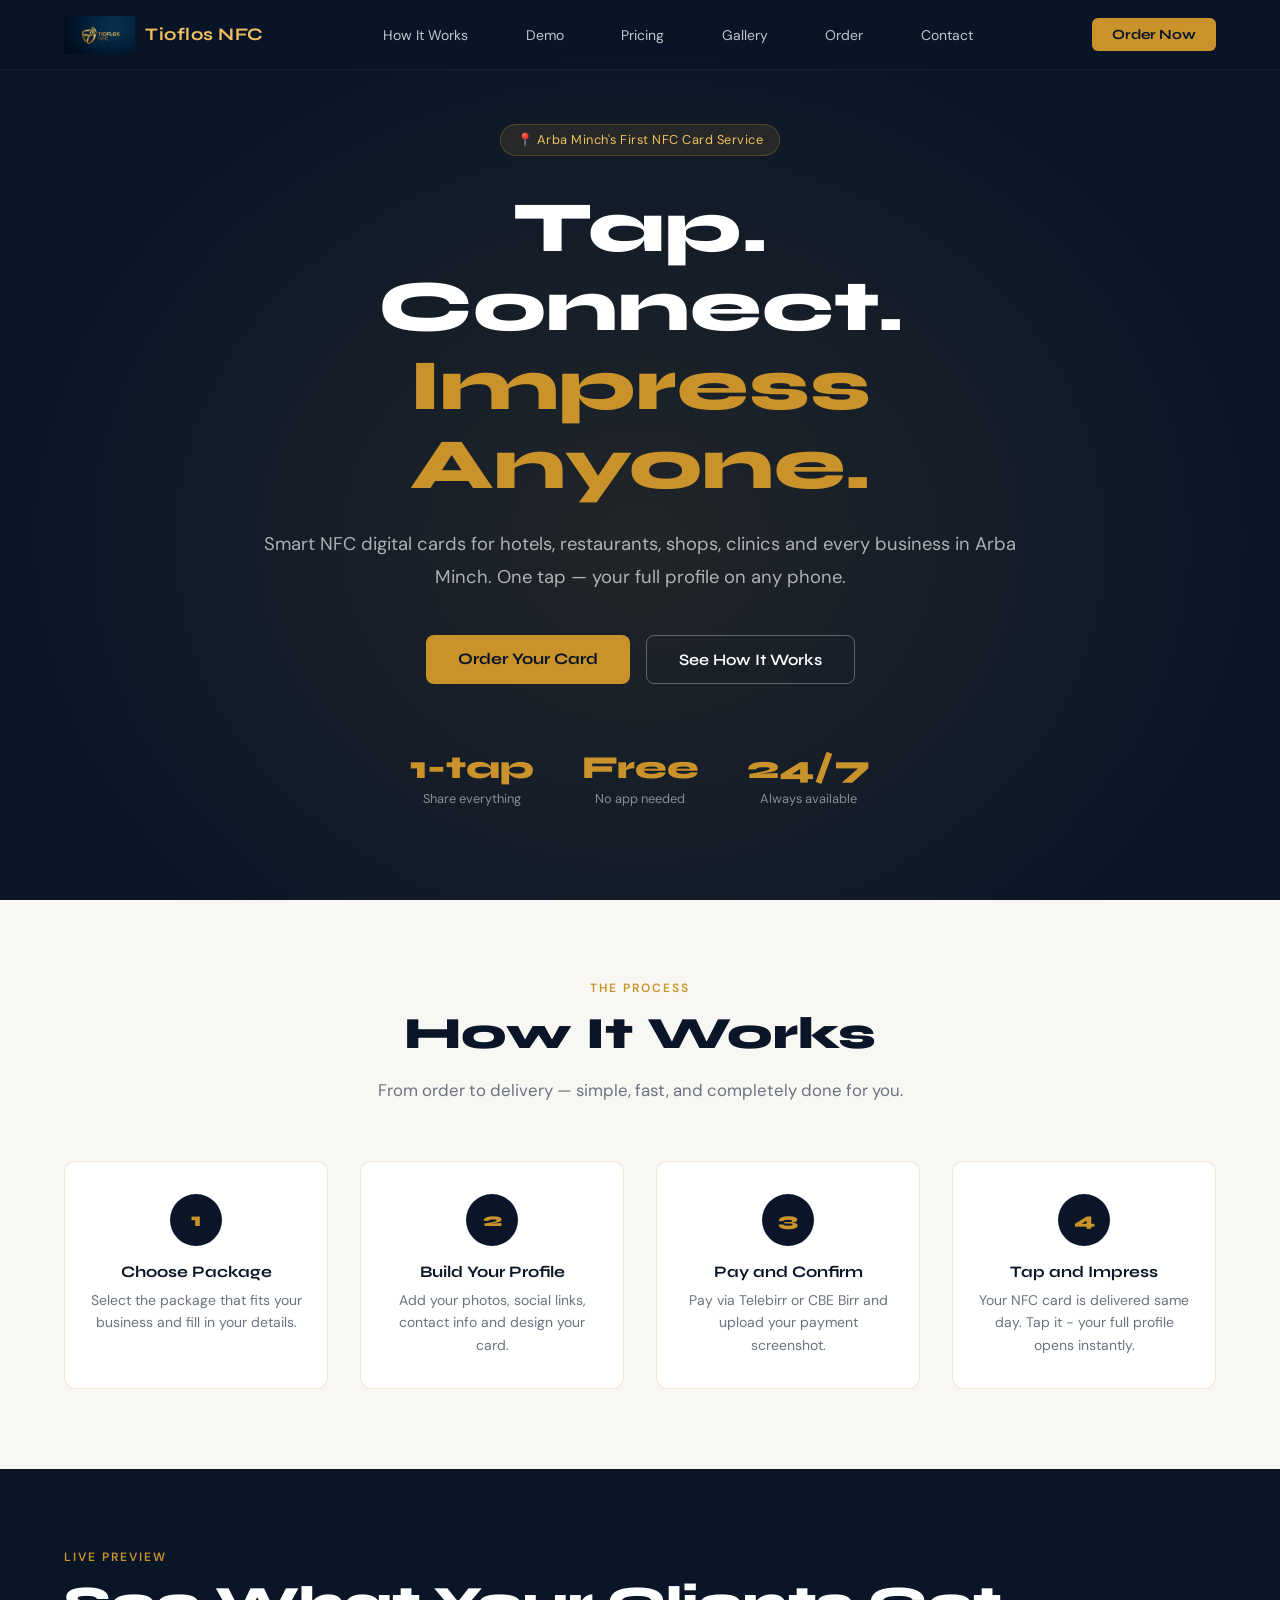
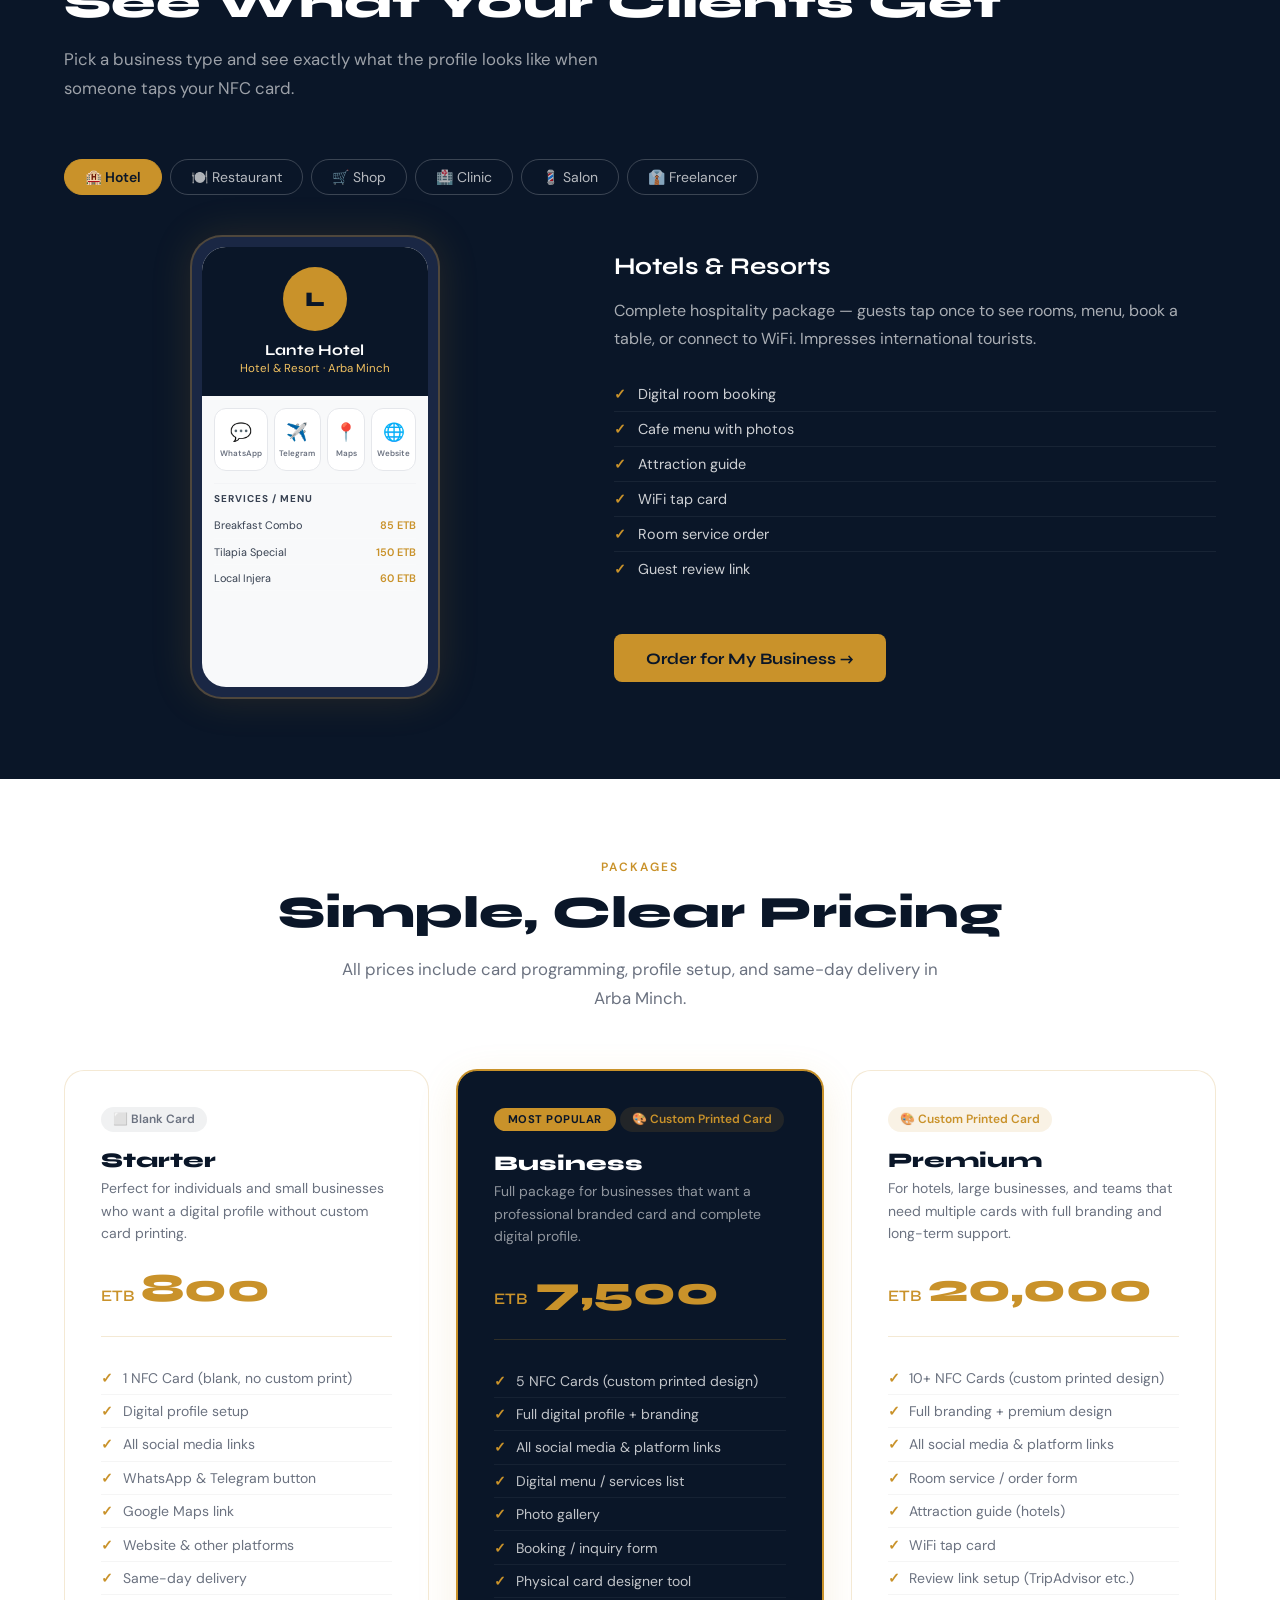
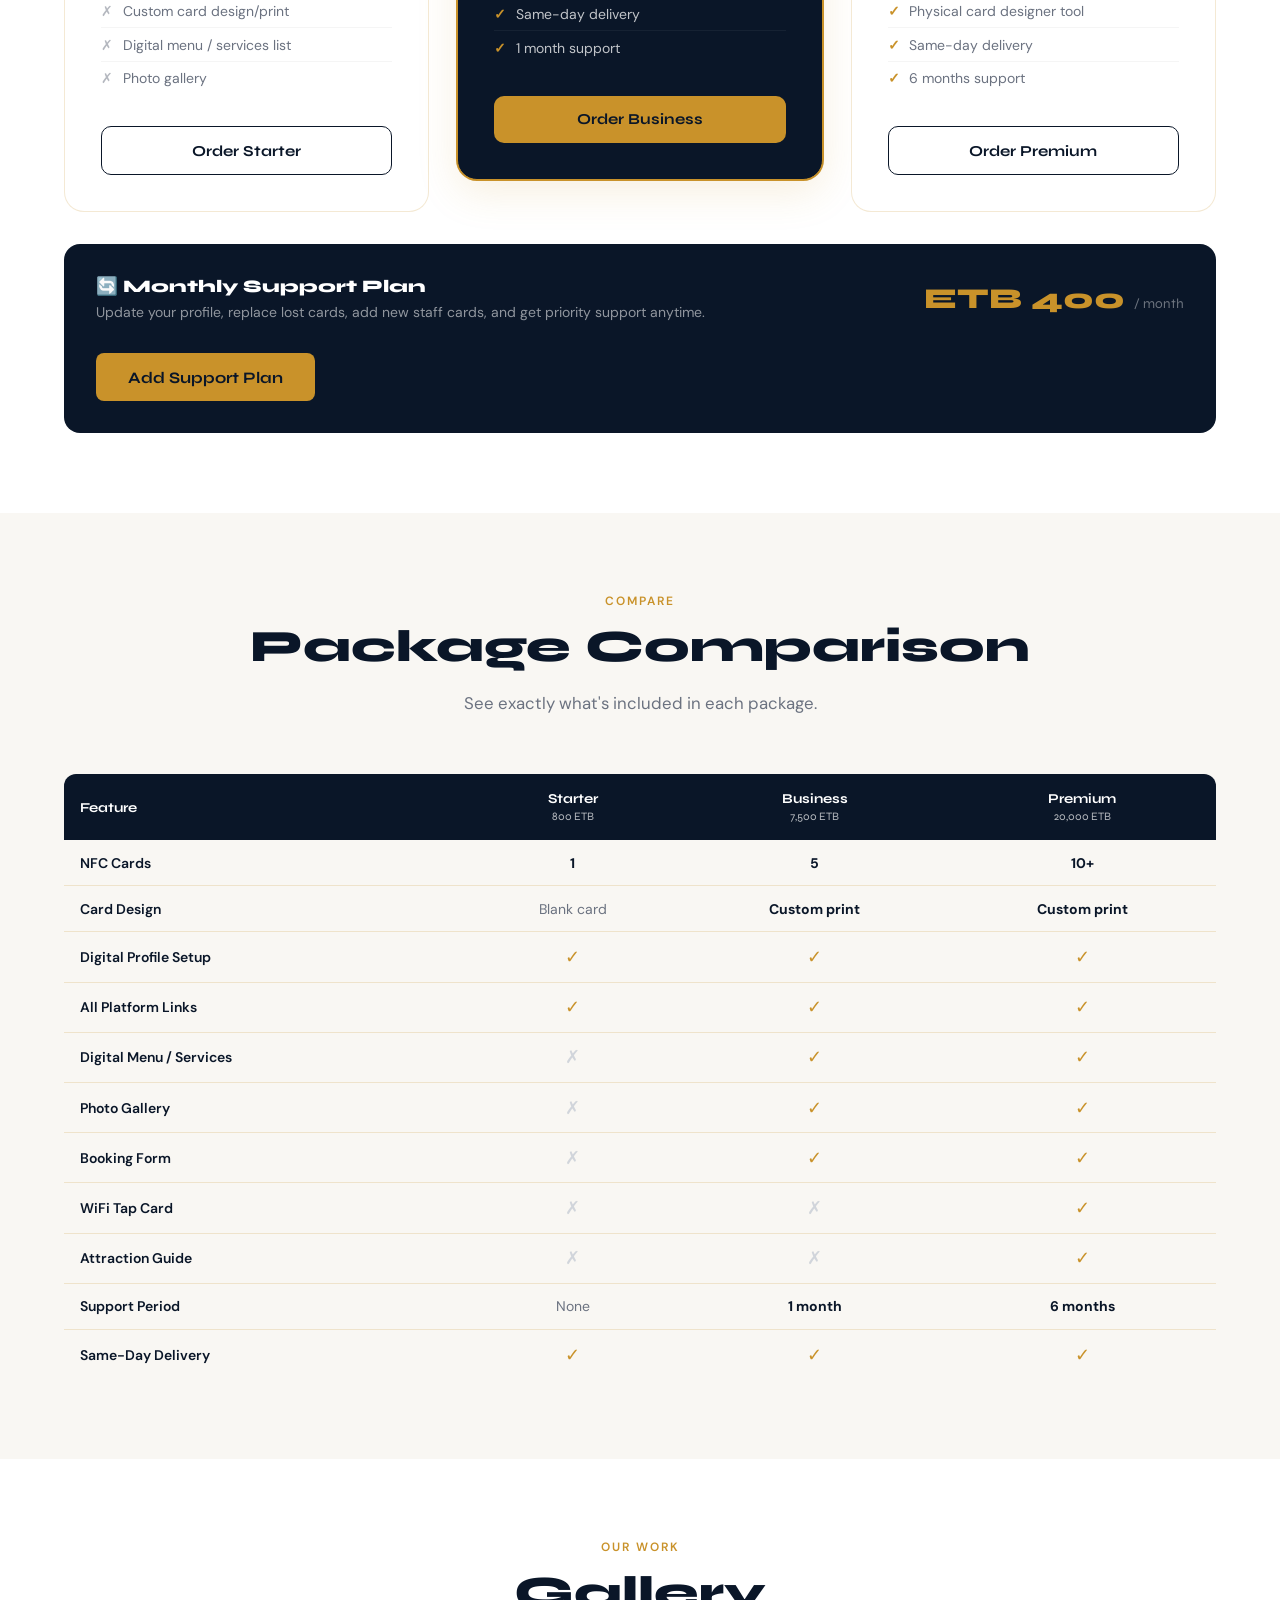
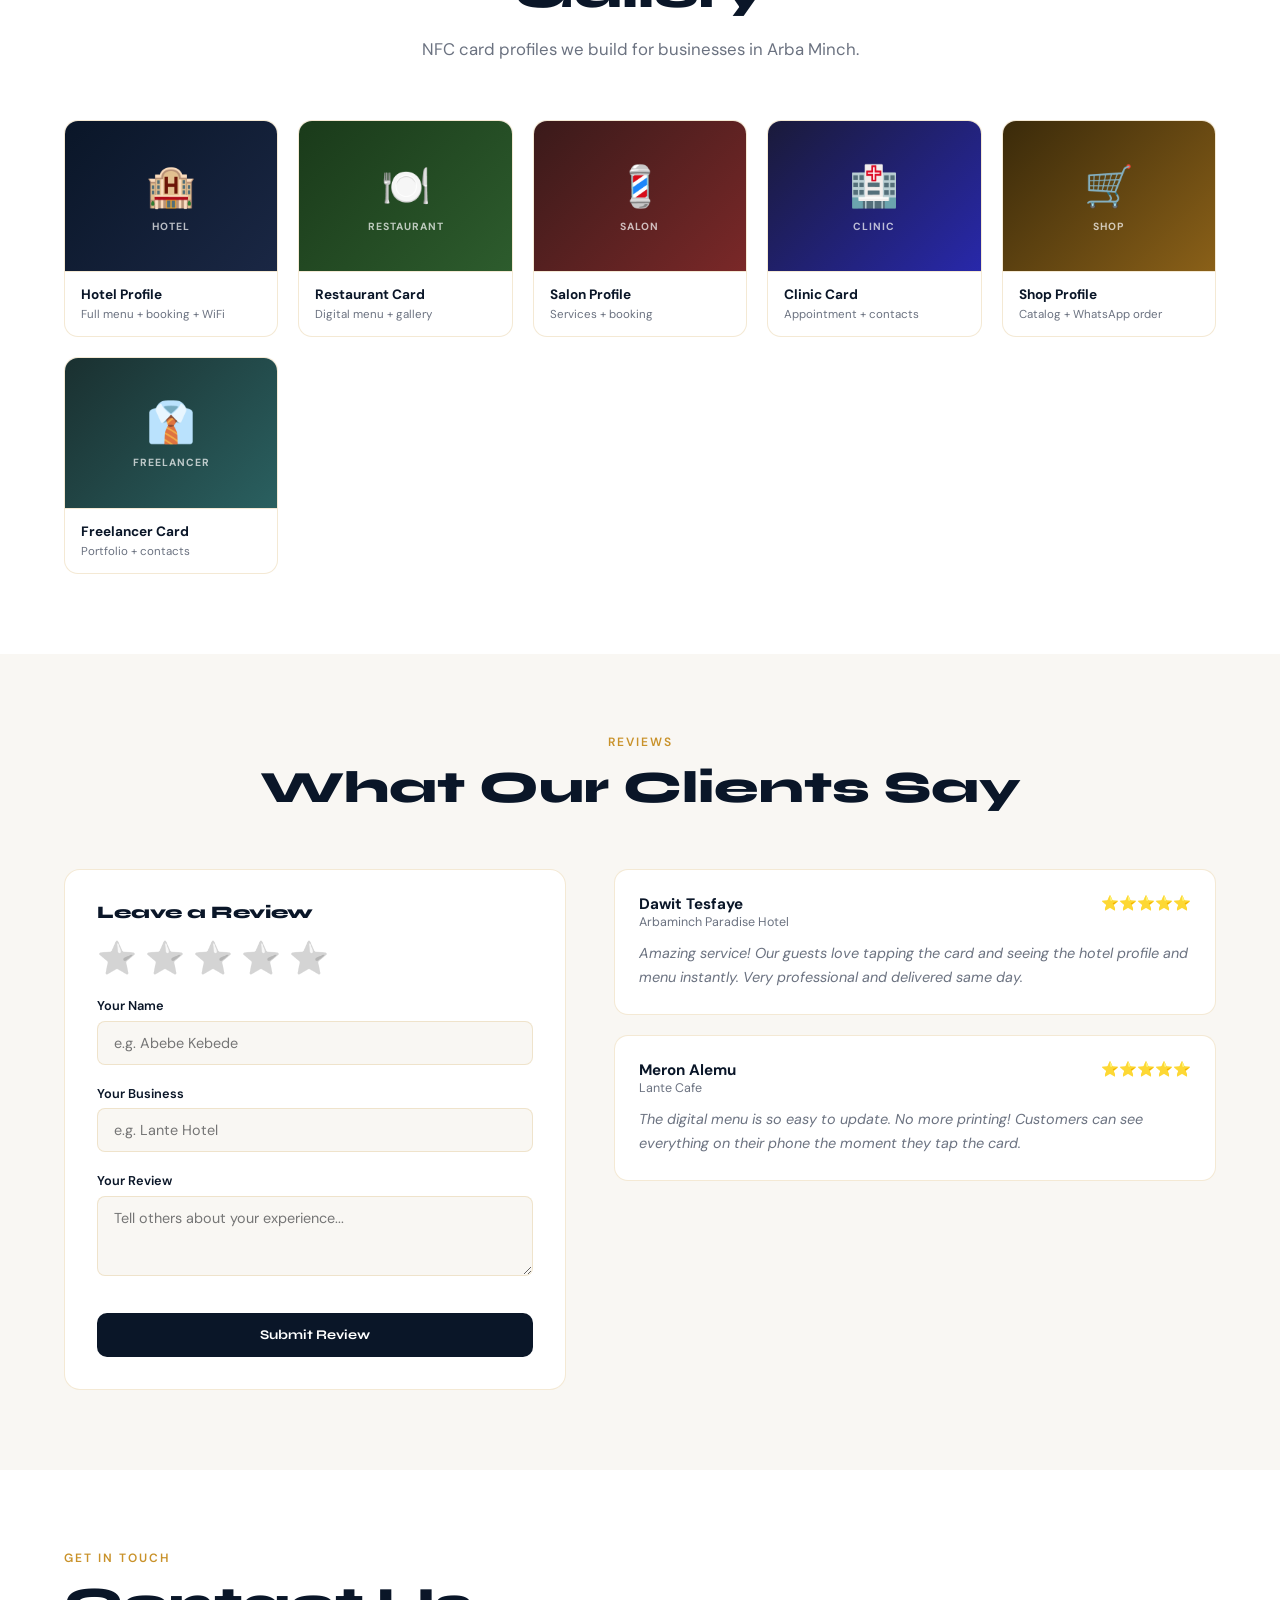
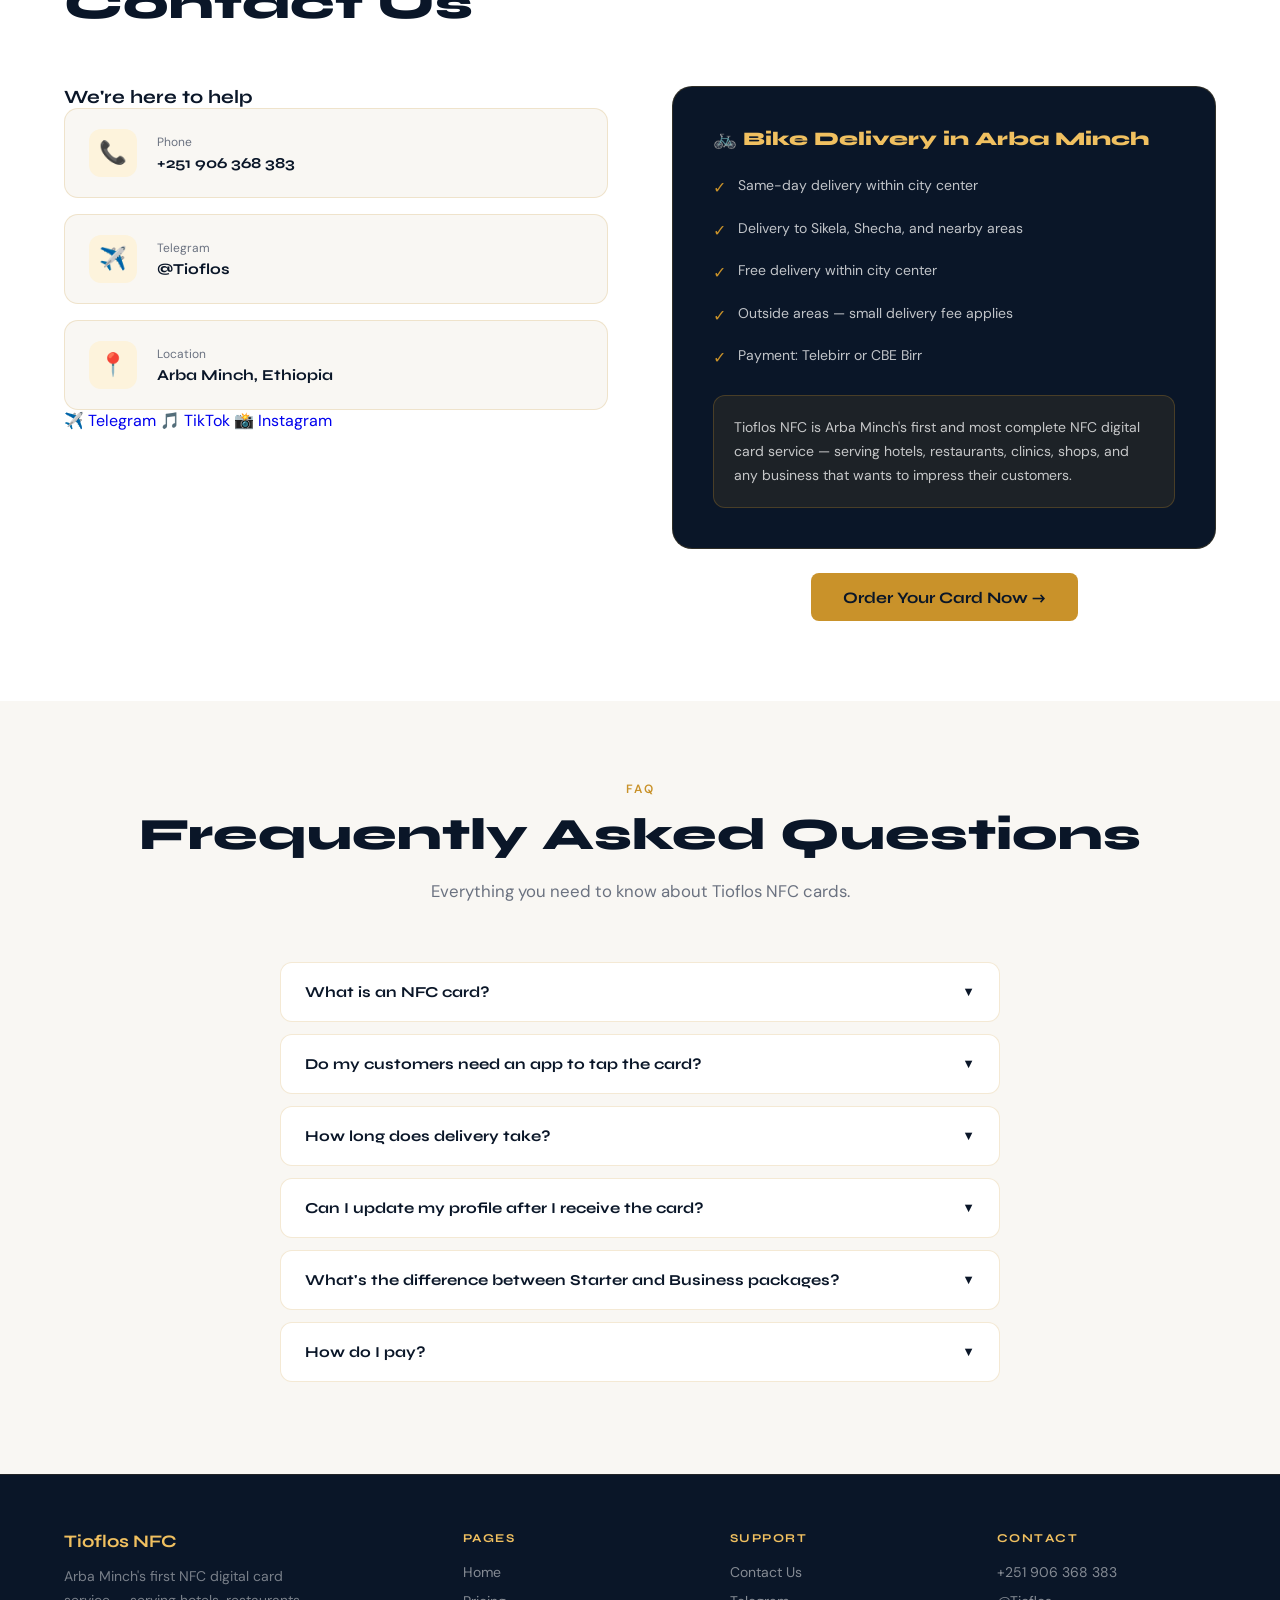
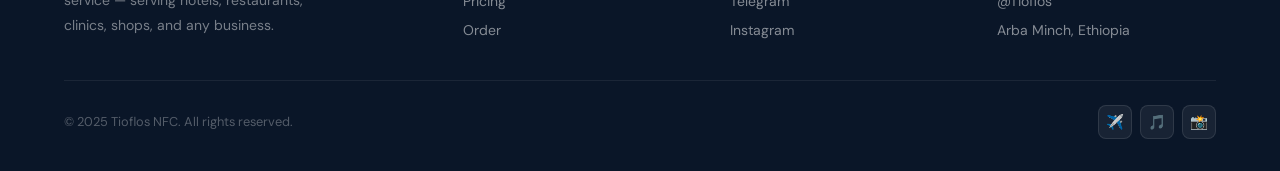
==== commit 442d5e86: "Add files via upload update" ====
--- a/index.html
+++ b/index.html
@@ -429,7 +429,7 @@
       <div class="pricing-name">Business</div>
       <div class="pricing-desc">Full package for businesses that want a professional branded card and complete digital profile.</div>
       <div class="pricing-price">
-        <span class="currency">ETB</span> 4,000
+        <span class="currency">ETB</span> 7,500
       </div>
       <hr class="pricing-divider">
       <ul class="pricing-features">
@@ -452,7 +452,7 @@
       <div class="pricing-name">Premium</div>
       <div class="pricing-desc">For hotels, large businesses, and teams that need multiple cards with full branding and long-term support.</div>
       <div class="pricing-price">
-        <span class="currency">ETB</span> 12,000
+        <span class="currency">ETB</span> 20,000
       </div>
       <hr class="pricing-divider">
       <ul class="pricing-features">
@@ -495,8 +495,8 @@
         <tr>
           <th>Feature</th>
           <th>Starter<br><small style="font-weight:400;opacity:0.7">800 ETB</small></th>
-          <th>Business<br><small style="font-weight:400;opacity:0.7">4,000 ETB</small></th>
-          <th>Premium<br><small style="font-weight:400;opacity:0.7">12,000 ETB</small></th>
+          <th>Business<br><small style="font-weight:400;opacity:0.7">7,500 ETB</small></th>
+          <th>Premium<br><small style="font-weight:400;opacity:0.7">20,000 ETB</small></th>
         </tr>
       </thead>
       <tbody>
@@ -697,7 +697,7 @@
       <button class="faq-question" onclick="toggleFaq(this)">
         What's the difference between Starter and Business packages? <span class="faq-arrow">▼</span>
       </button>
-      <div class="faq-answer">The Starter package (800 ETB) includes 1 blank NFC card with a digital profile setup — the card itself has no custom printing. The Business package (4,000 ETB) includes 5 cards with your custom design printed on them, plus a full profile with menu, gallery, and booking form.</div>
+      <div class="faq-answer">The Starter package (800 ETB) includes 1 blank NFC card with a digital profile setup — the card itself has no custom printing. The Business package (7,500 ETB) includes 5 cards with your custom design printed on them, plus a full profile with menu, gallery, and booking form.</div>
     </div>
     <div class="faq-item">
       <button class="faq-question" onclick="toggleFaq(this)">
